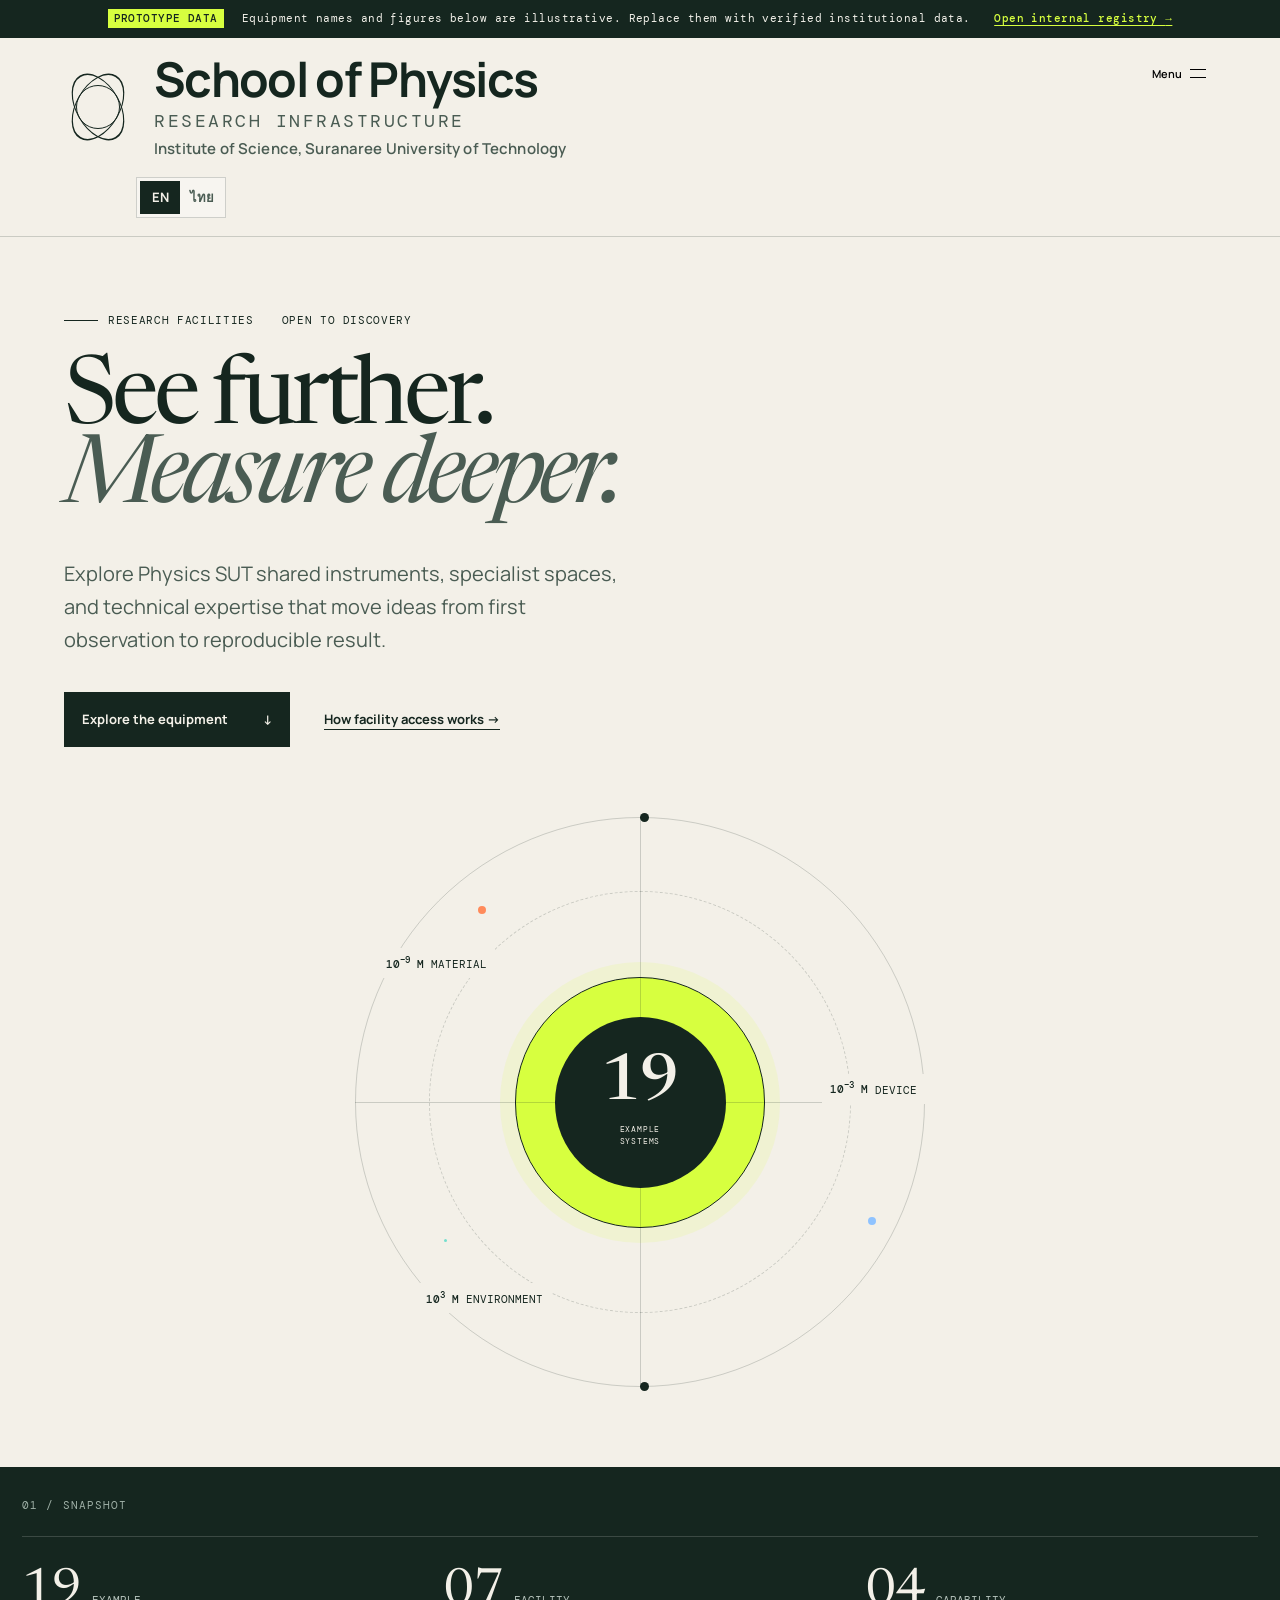
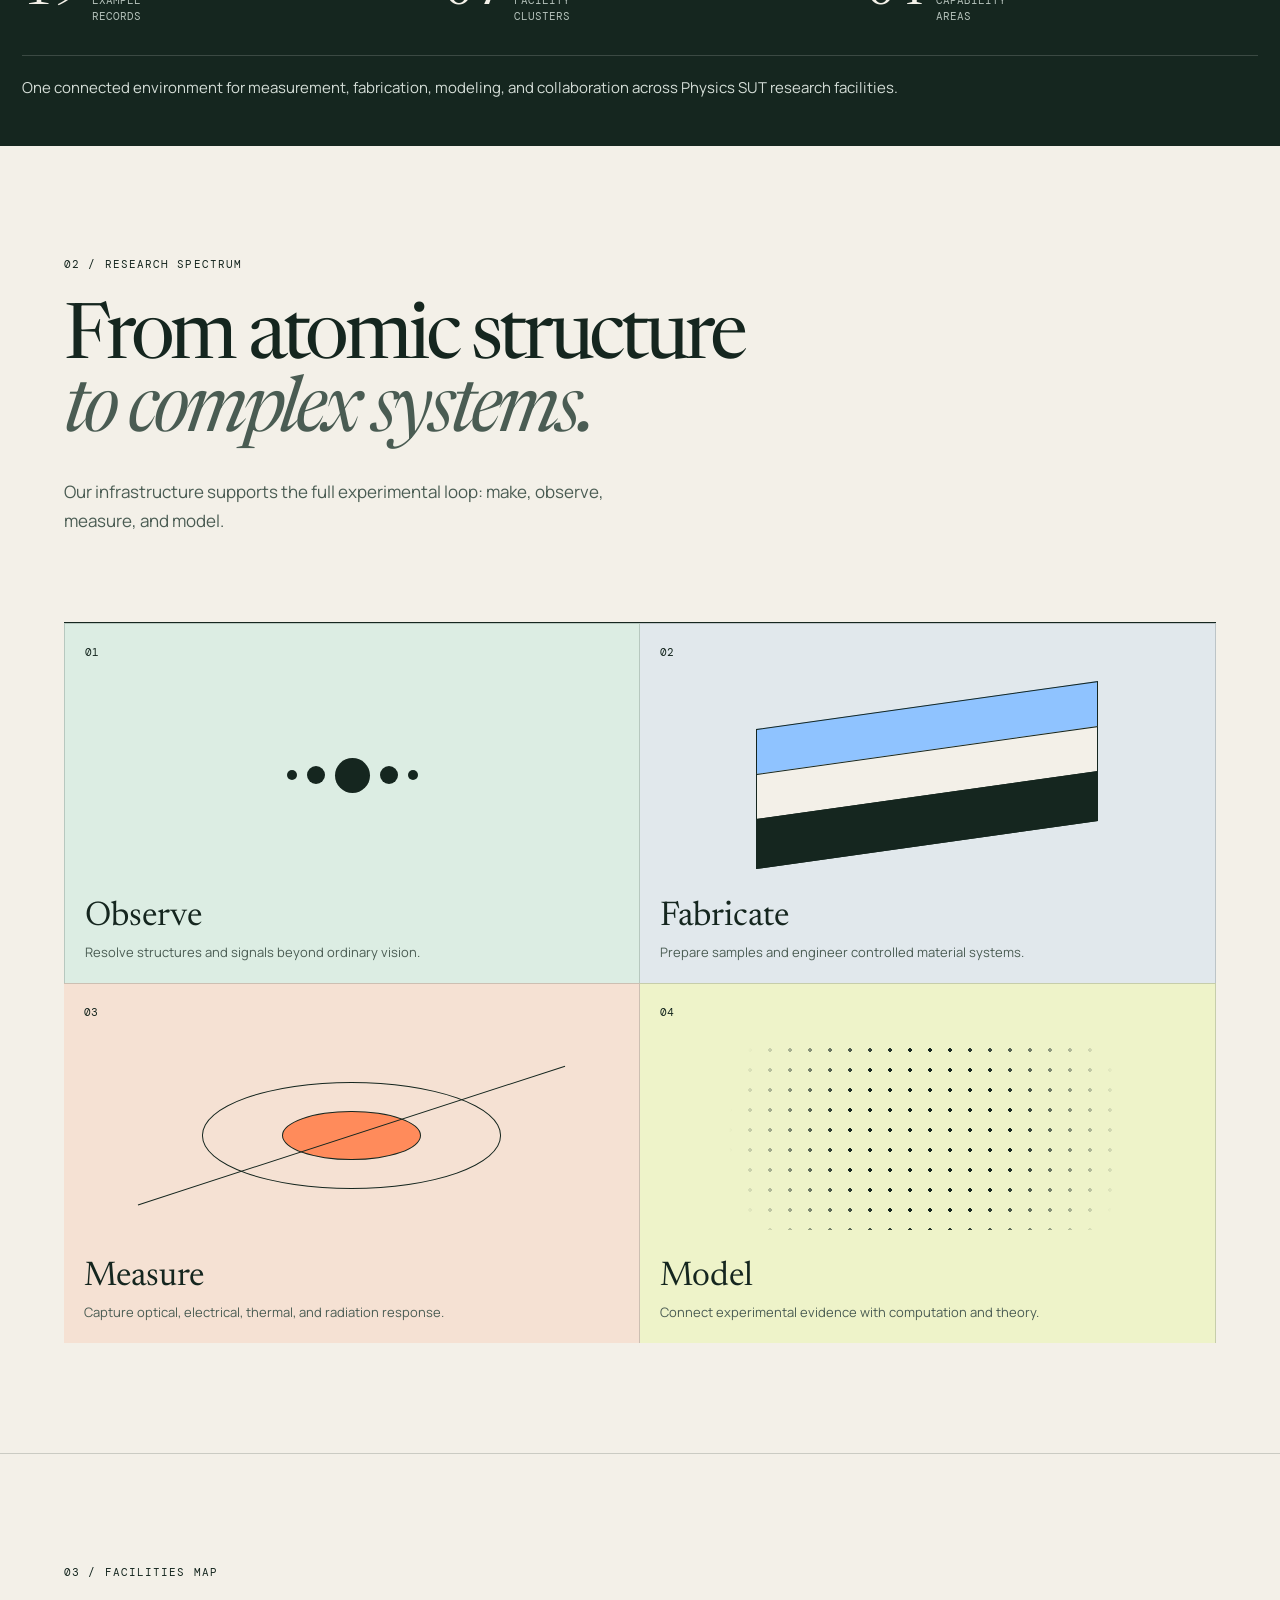
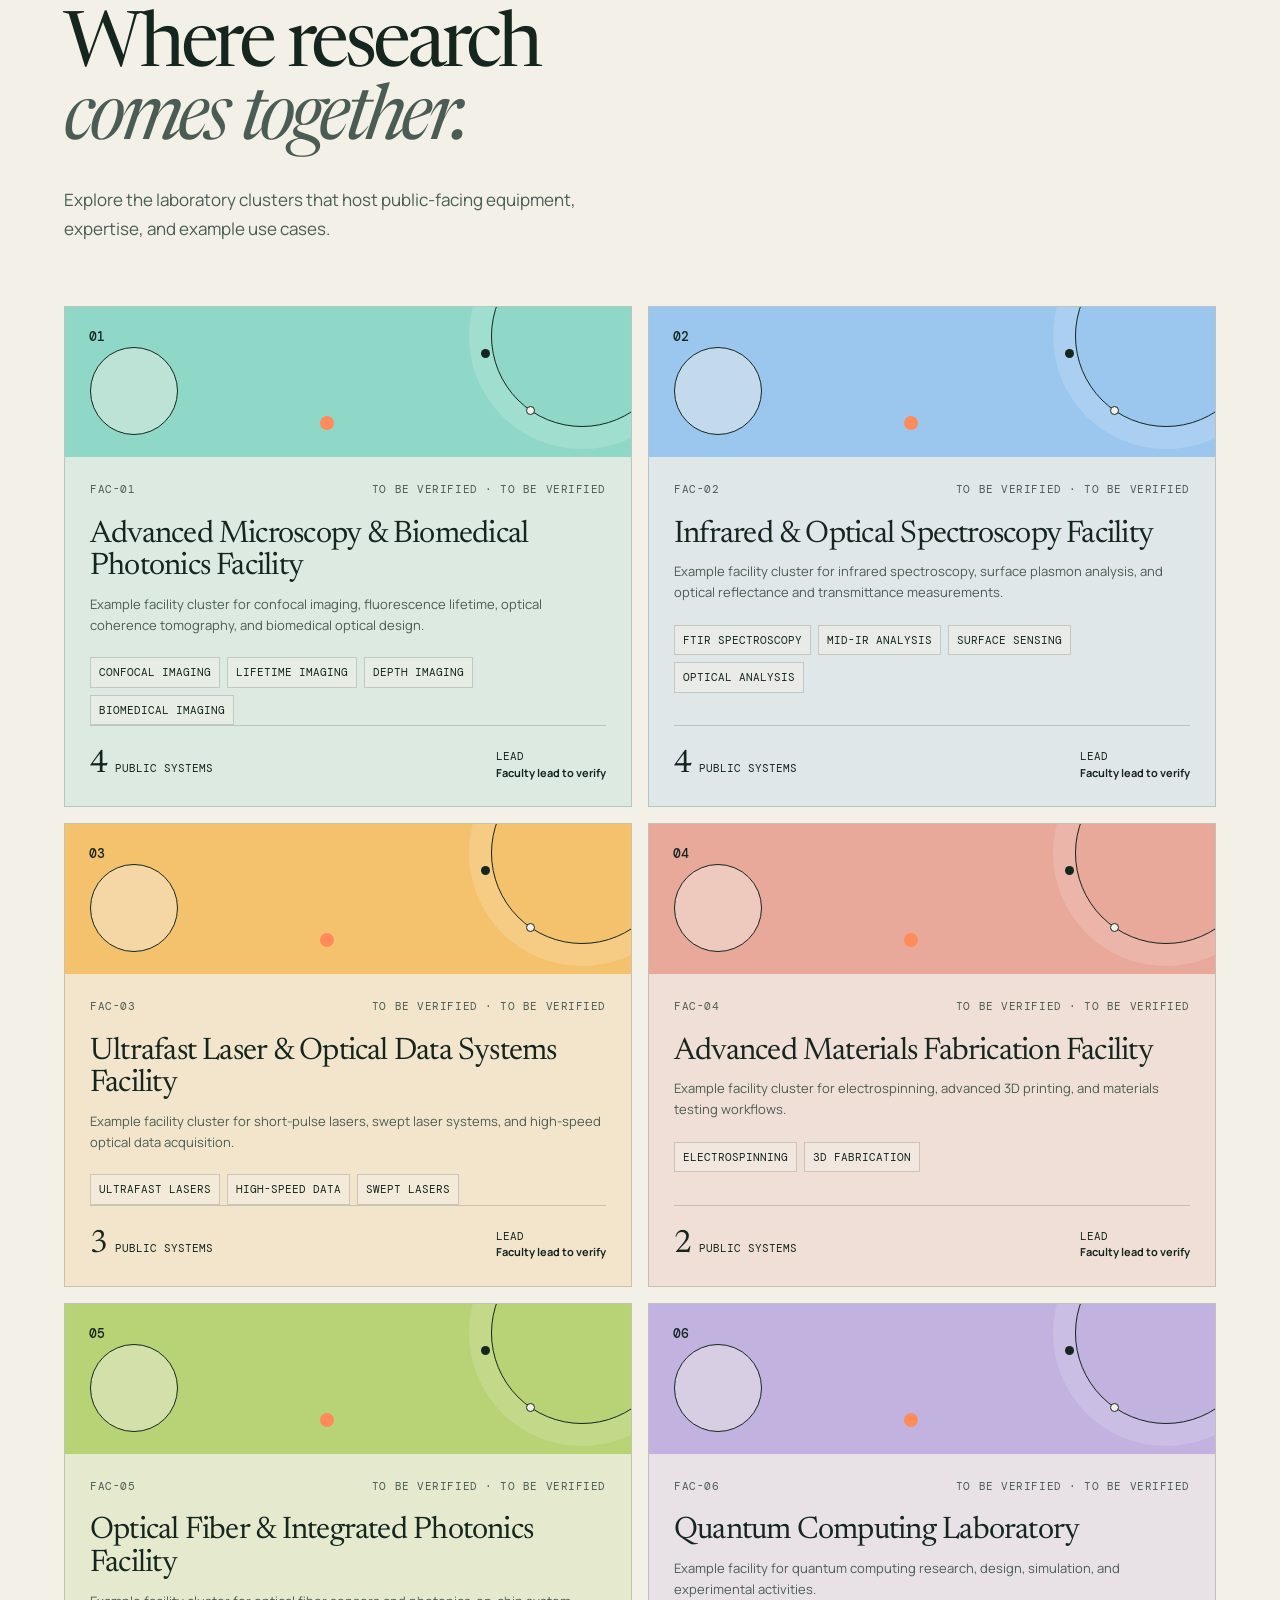
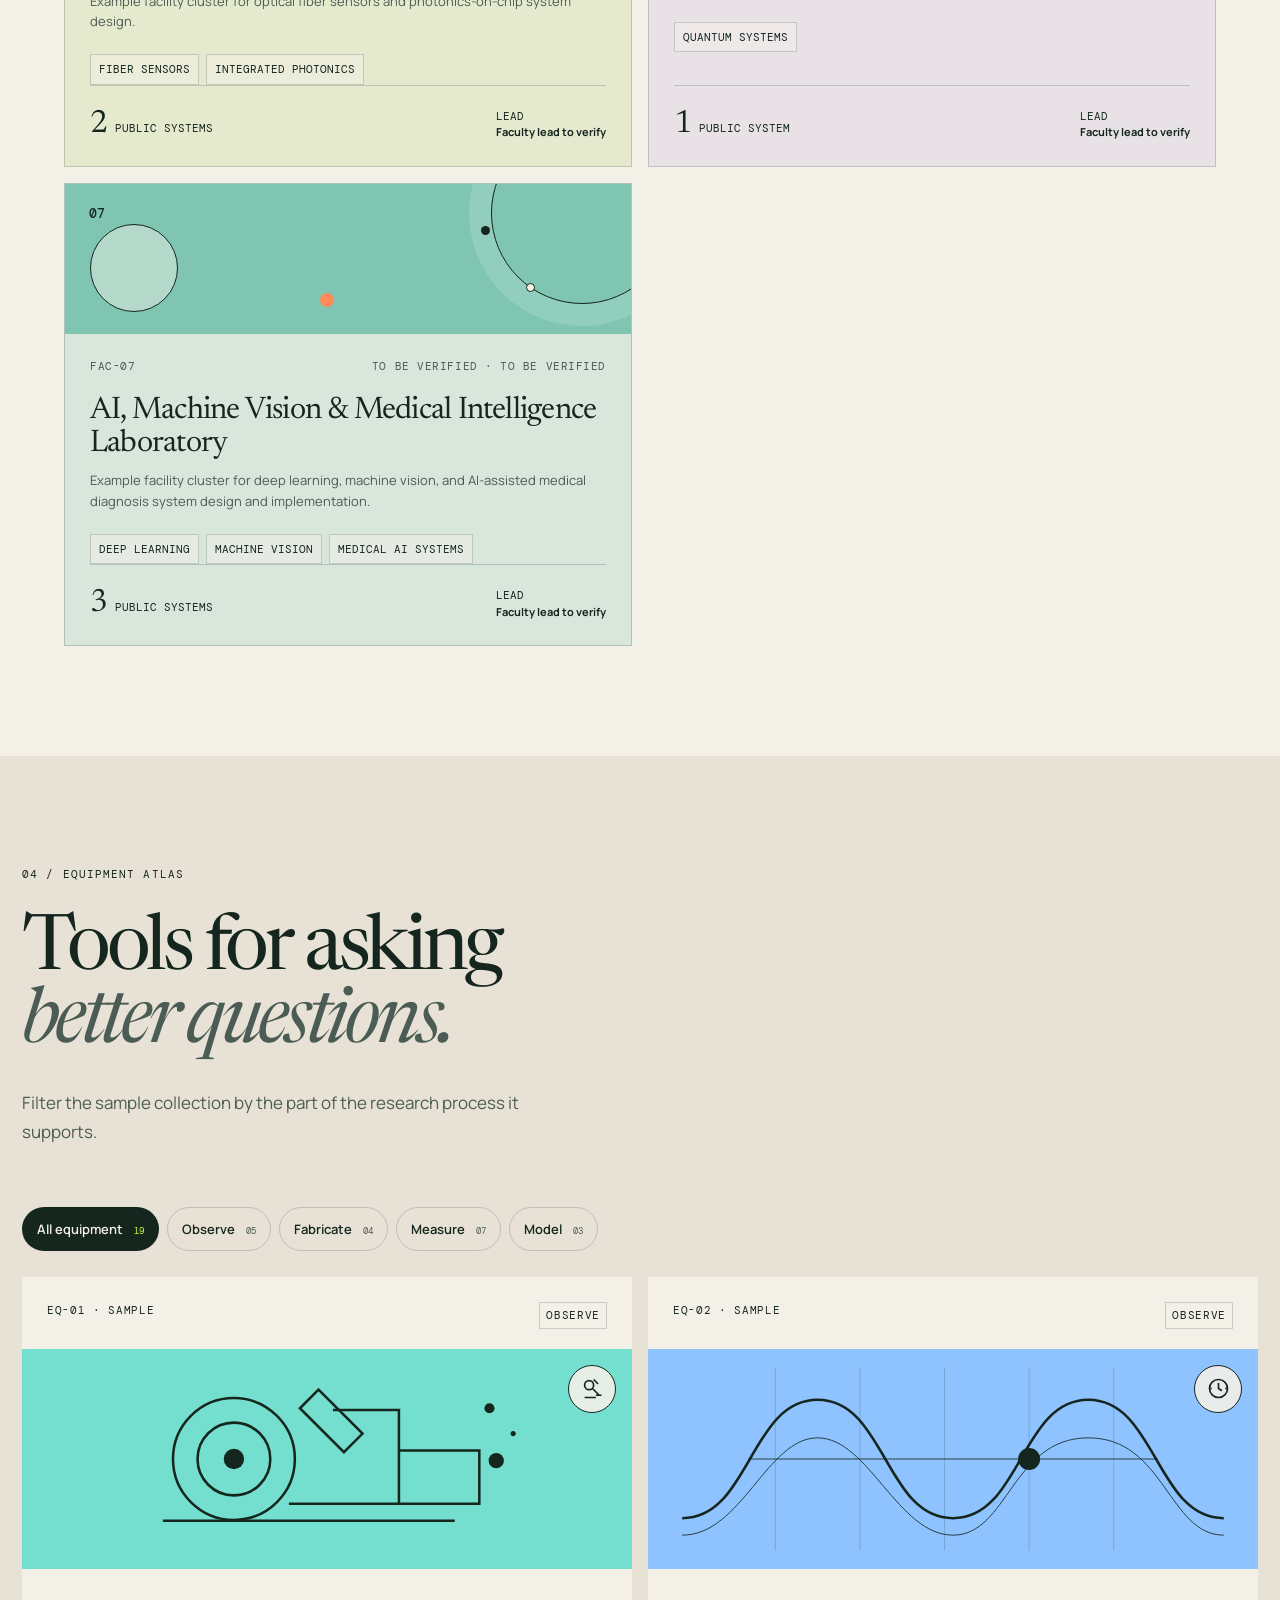
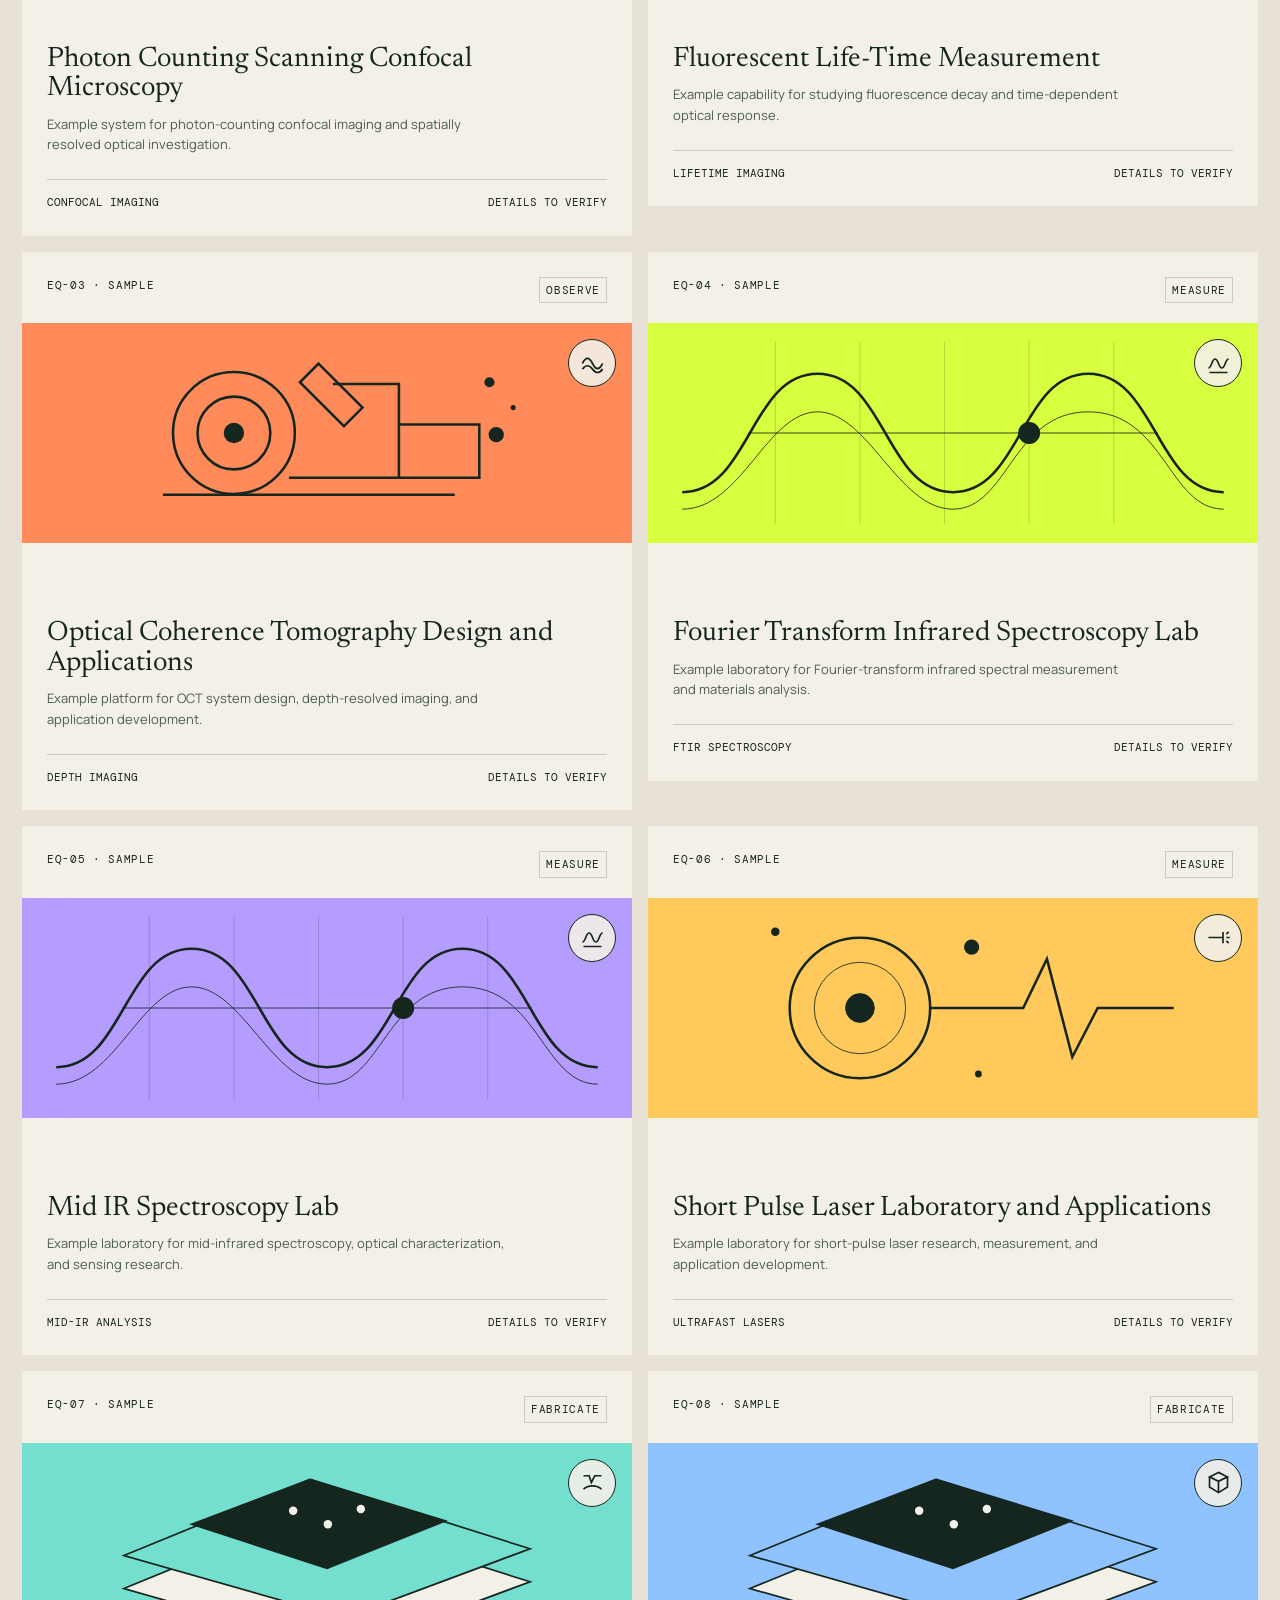
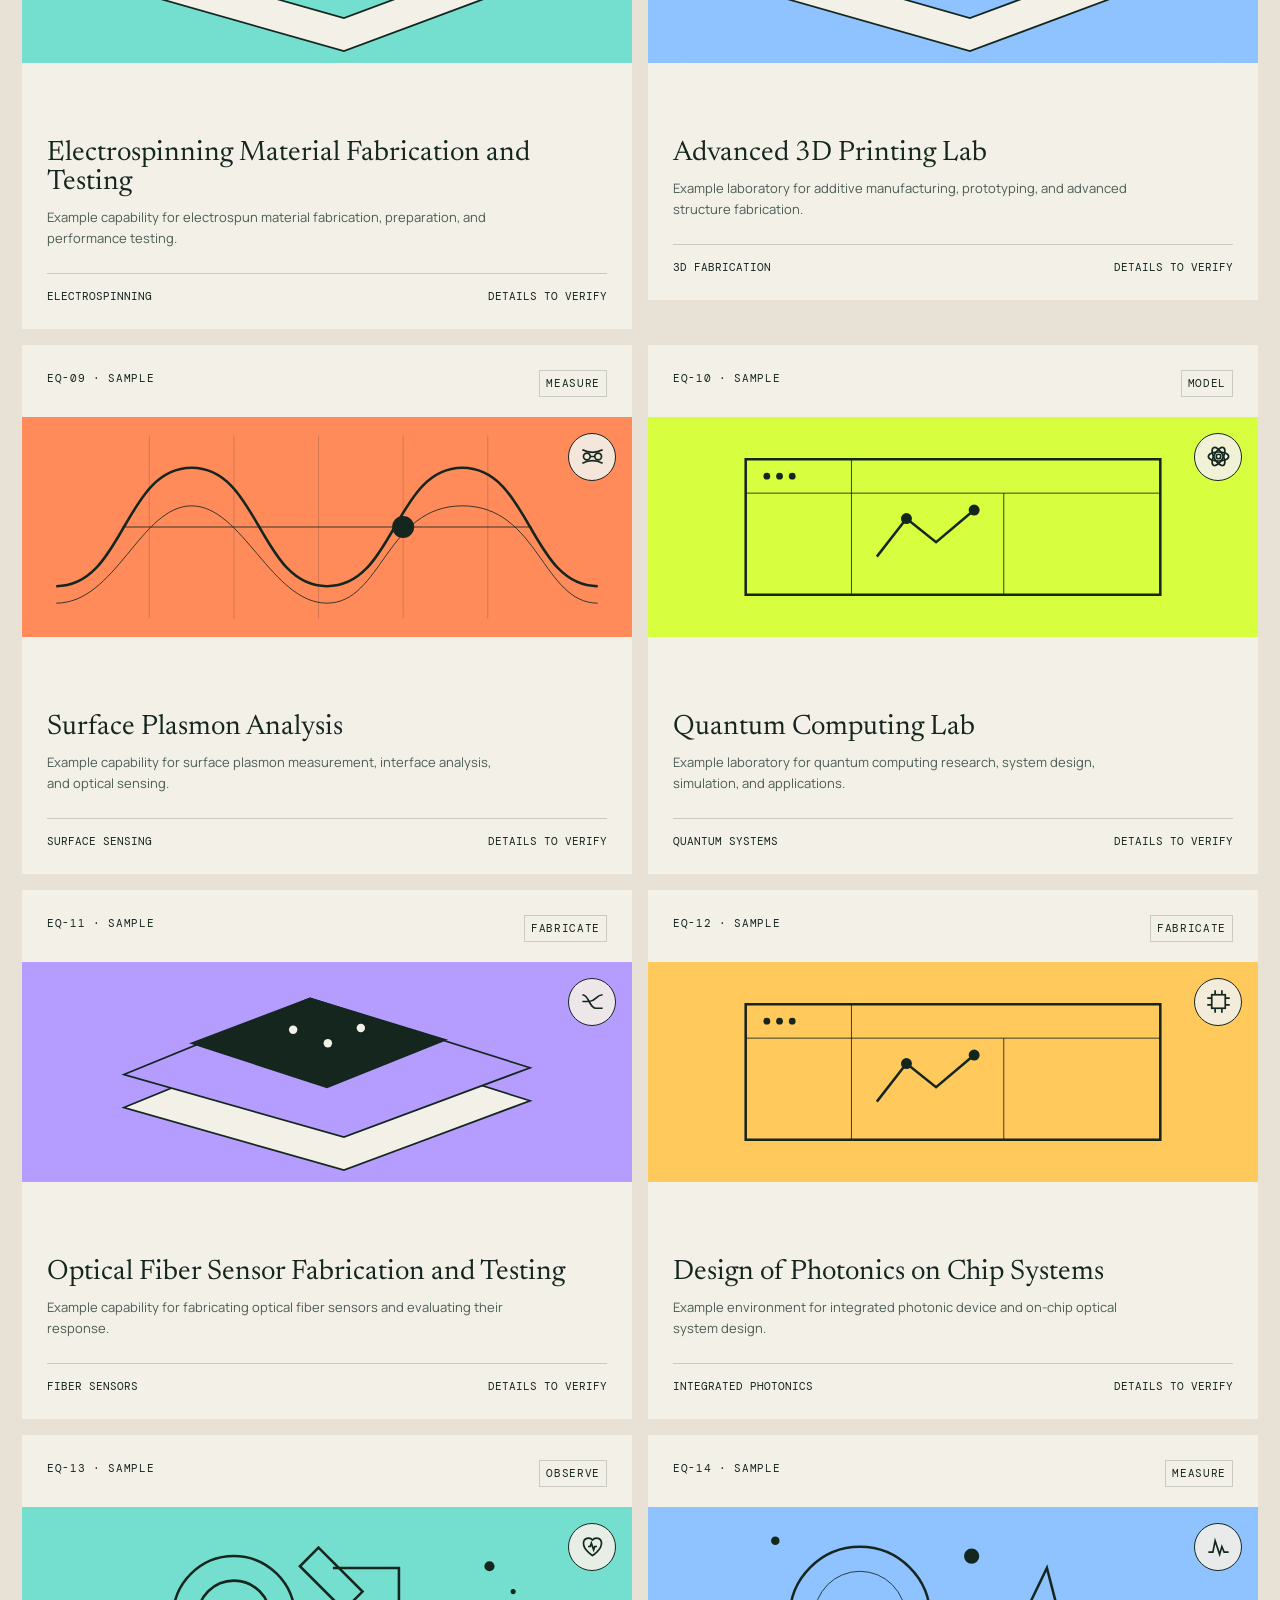
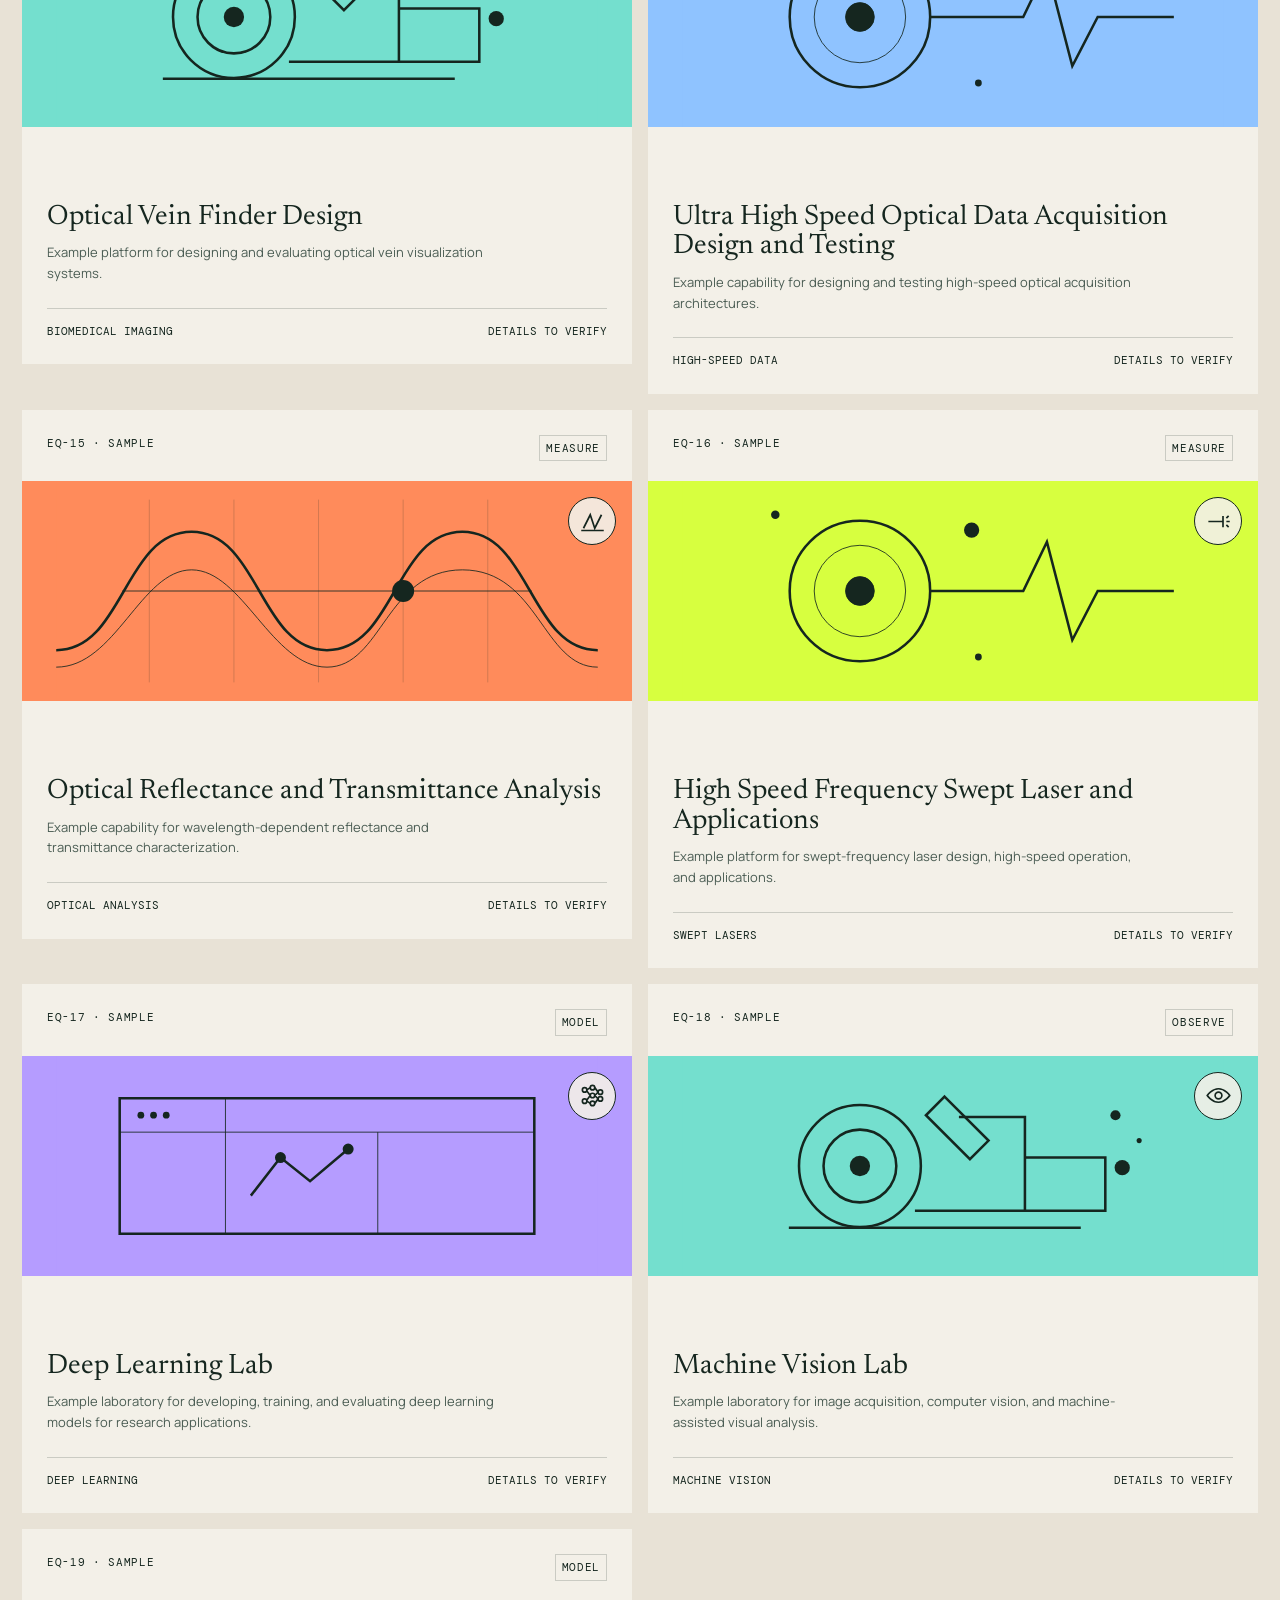
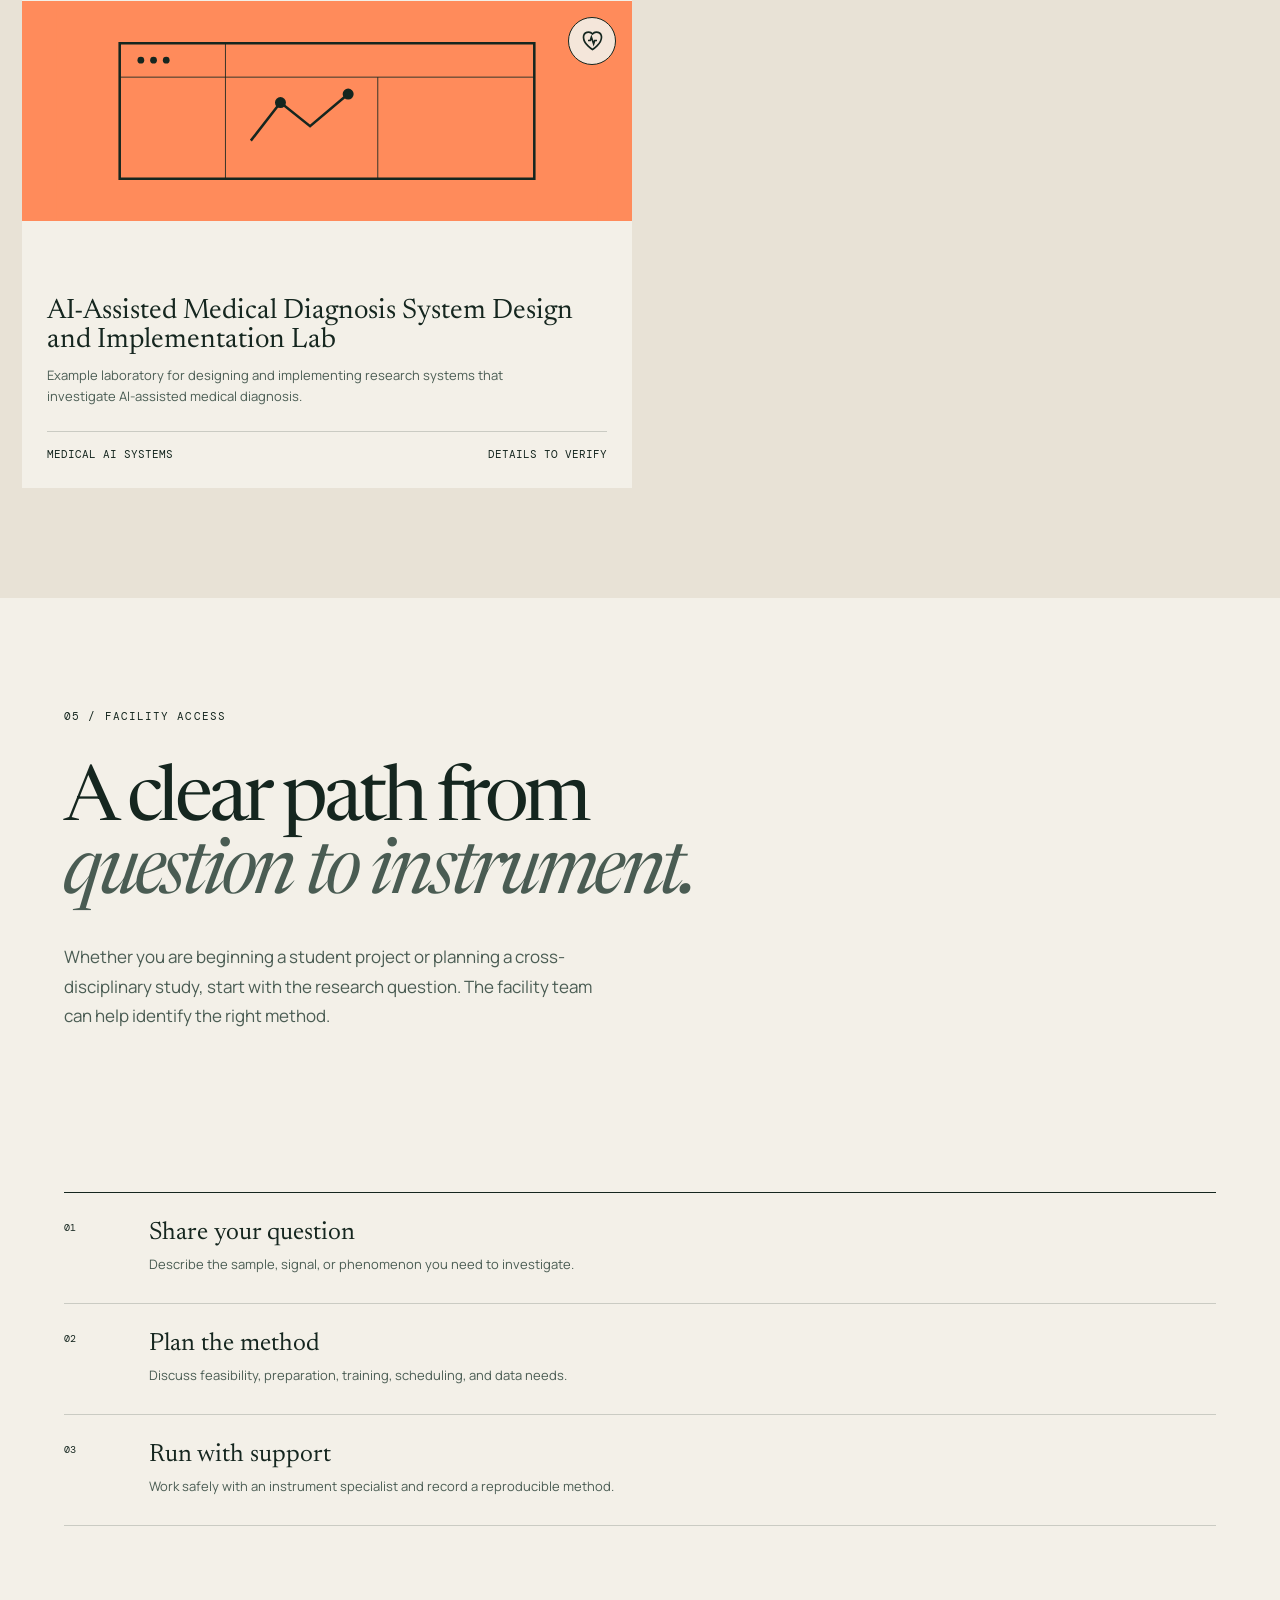
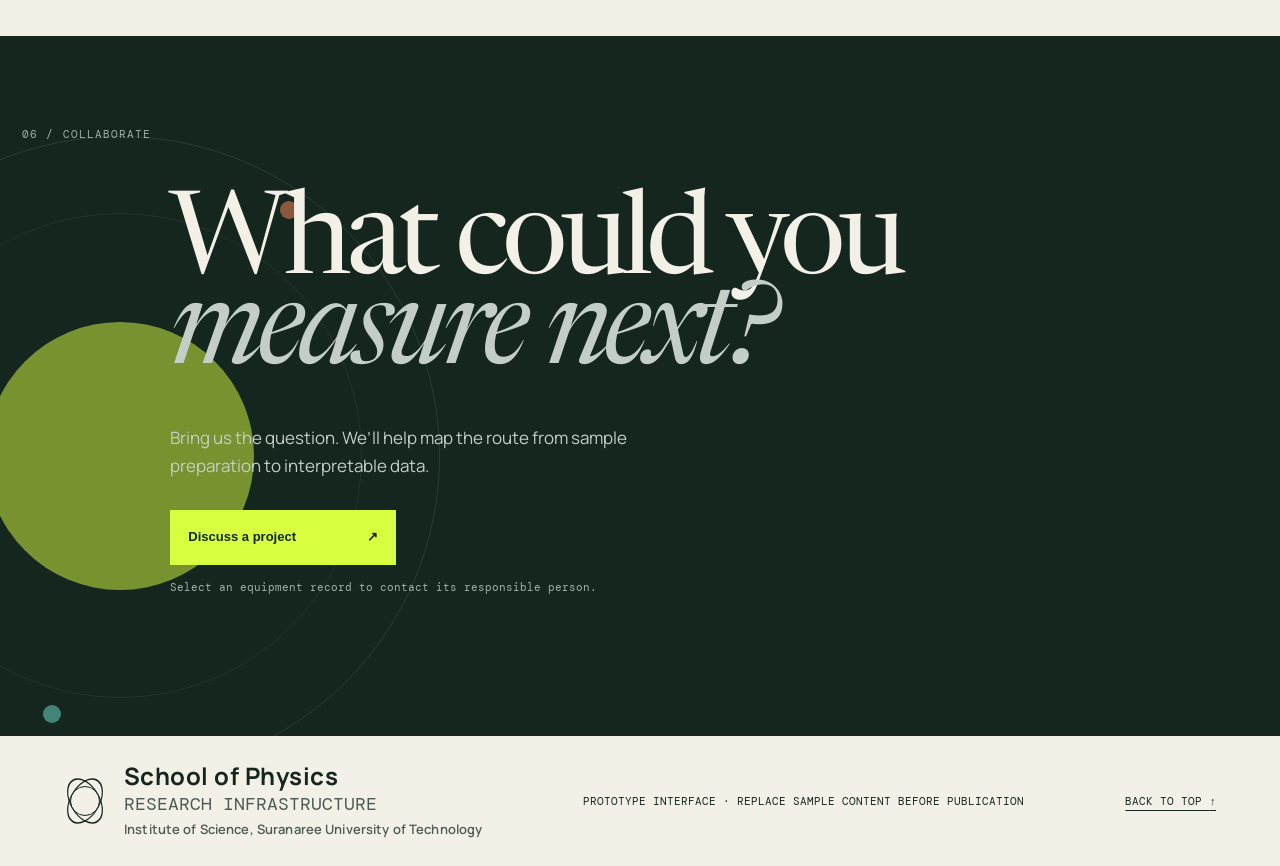
==== index.html @ d2adab03 "Hide homepage keyword sentence" ====
<!doctype html>
<html lang="en">
  <head>
    <meta charset="UTF-8" />
    <meta name="viewport" content="width=device-width, initial-scale=1.0" />
    <meta
      name="description"
      content="Physics SUT research facilities, shared instruments, faculty expertise, and collaboration pathways at Suranaree University of Technology."
    />
    <meta name="keywords" content="Physics SUT, SUT Physics, Suranaree University of Technology Physics, School of Physics SUT, Physics research facilities, SUT research equipment, เลเซอร์, โฟโตนิกส์, โฟตอนนิกส์, ควอนตัม, ฟิสิกส์ทฤษฎี, วัสดุนาโน" />
    <meta name="author" content="School of Physics, Suranaree University of Technology" />
    <meta name="robots" content="index, follow" />
    <link rel="canonical" href="https://thebeatzzz.github.io/sut-physics-facilities/" />
    <meta property="og:site_name" content="Physics SUT Research Infrastructure" />
    <meta property="og:type" content="website" />
    <meta property="og:title" content="Physics SUT Research Infrastructure" />
    <meta property="og:description" content="Shared instruments, facilities, faculty expertise, and collaboration pathways from the School of Physics at Suranaree University of Technology." />
    <meta property="og:url" content="https://thebeatzzz.github.io/sut-physics-facilities/" />
    <meta name="twitter:card" content="summary" />
    <meta name="twitter:title" content="Physics SUT Research Infrastructure" />
    <meta name="twitter:description" content="Explore School of Physics SUT facilities, equipment, faculty expertise, and services." />
    <title>Physics SUT Research Facilities · Suranaree University of Technology</title>
    <script type="application/ld+json">
      {
        "@context": "https://schema.org",
        "@type": "CollegeOrUniversity",
        "name": "School of Physics, Suranaree University of Technology",
        "alternateName": ["Physics SUT", "SUT Physics"],
        "url": "https://thebeatzzz.github.io/sut-physics-facilities/",
        "parentOrganization": {
          "@type": "CollegeOrUniversity",
          "name": "Suranaree University of Technology",
          "url": "https://www.sut.ac.th/"
        },
        "department": {
          "@type": "Organization",
          "name": "School of Physics",
          "url": "https://thebeatzzz.github.io/sut-physics-facilities/"
        },
        "description": "Physics SUT research infrastructure, facilities, equipment, faculty expertise, services, and collaboration pathways.",
        "keywords": "Physics SUT, SUT Physics, เลเซอร์, โฟโตนิกส์, โฟตอนนิกส์, ควอนตัม, ฟิสิกส์ทฤษฎี, วัสดุนาโน, laser, photonics, quantum, theoretical physics, nanomaterials"
      }
    </script>
    <link rel="preconnect" href="https://fonts.googleapis.com" />
    <link rel="preconnect" href="https://fonts.gstatic.com" crossorigin />
    <link
      href="https://fonts.googleapis.com/css2?family=DM+Mono:wght@400;500&family=Manrope:wght@400;500;600;700&family=Newsreader:opsz,wght@6..72,400;6..72,500&display=swap"
      rel="stylesheet"
    />
    <link rel="stylesheet" href="styles.css?v=thai-ui-20260812" />
    <script src="supabase-config.js"></script>
    <script src="https://cdn.jsdelivr.net/npm/@supabase/supabase-js@2"></script>
    <script src="supabase-client.js"></script>
    <script src="analytics.js" defer></script>
    <script src="public-i18n.js?v=thai-ui-20260812" defer></script>
    <script src="script.js?v=thai-ui-20260812" defer></script>
  </head>
  <body>
    <a class="skip-link" href="#main">Skip to main content</a>

    <div class="prototype-note" role="note">
      <span id="public-data-status">Prototype data</span>
      <span id="public-data-message">Equipment names and figures below are illustrative. Replace them with verified institutional data.</span>
      <a href="admin.html">Open internal registry <span aria-hidden="true">→</span></a>
    </div>

    <header class="site-header">
      <a class="identity" href="#top" aria-label="Research facilities overview">
        <span class="identity-mark" aria-hidden="true">
          <i></i><i></i><i></i>
        </span>
        <span class="identity-copy">
          <strong>School of Physics</strong>
          <small>Research Infrastructure</small>
          <small class="identity-institute">Institute of Science, Suranaree University of Technology</small>
        </span>
      </a>

      <button class="menu-toggle" type="button" aria-expanded="false" aria-controls="site-nav">
        <span>Menu</span><i aria-hidden="true"></i>
      </button>

      <nav id="site-nav" class="site-nav" aria-label="Primary navigation">
        <a href="#capabilities">Capabilities</a>
        <a href="#facilities">Facilities</a>
        <a href="#equipment">Equipment</a>
        <a href="faculty.html">Faculty</a>
        <a href="services.html">Services</a>
        <a href="#access">Access</a>
        <a class="nav-cta" href="#contact">Start a conversation <span aria-hidden="true">↗</span></a>
      </nav>
    </header>

    <main id="main">
      <section id="top" class="hero" aria-labelledby="hero-title">
        <div class="hero-copy">
          <p class="eyebrow"><span>Research facilities</span><span>Open to discovery</span></p>
          <h1 id="hero-title">See further.<br /><em>Measure deeper.</em></h1>
          <p class="hero-intro">
            Explore Physics SUT shared instruments, specialist spaces, and technical expertise that move
            ideas from first observation to reproducible result.
          </p>
          <div class="hero-actions">
            <a class="button button-primary" href="#equipment">Explore the equipment <span aria-hidden="true">↓</span></a>
            <a class="text-link" href="#access">How facility access works <span aria-hidden="true">→</span></a>
          </div>
        </div>

        <div class="hero-instrument" aria-label="Abstract illustration showing measurements across physical scales">
          <div class="scope-label label-a"><span>10<sup>−9</sup> m</span> material</div>
          <div class="scope-label label-b"><span>10<sup>−3</sup> m</span> device</div>
          <div class="scope-label label-c"><span>10<sup>3</sup> m</span> environment</div>
          <div class="scope-ring ring-outer"></div>
          <div class="scope-ring ring-middle"></div>
          <div class="scope-ring ring-inner"></div>
          <div class="crosshair crosshair-x"></div>
          <div class="crosshair crosshair-y"></div>
          <div class="scope-core">
            <span id="hero-equipment-count">19</span>
            <small id="hero-equipment-label">example<br />systems</small>
          </div>
          <div class="orbit-dot dot-a"></div>
          <div class="orbit-dot dot-b"></div>
          <div class="orbit-dot dot-c"></div>
        </div>
      </section>

      <section class="signal-strip" aria-label="Illustrative research infrastructure summary">
        <p class="section-index">01 / Snapshot</p>
        <div class="signal-grid">
          <div><strong id="snapshot-equipment-count">19</strong><span id="snapshot-equipment-label">example records</span></div>
          <div><strong id="snapshot-facility-count">07</strong><span>facility clusters</span></div>
          <div><strong id="snapshot-capability-count">04</strong><span>capability areas</span></div>
          <p>One connected environment for measurement, fabrication, modeling, and collaboration across Physics SUT research facilities.</p>
        </div>
      </section>

      <section id="capabilities" class="capabilities section-shell" aria-labelledby="capabilities-title">
        <div class="section-heading">
          <p class="section-index">02 / Research spectrum</p>
          <div>
            <h2 id="capabilities-title">From atomic structure<br /><em>to complex systems.</em></h2>
            <p>Our infrastructure supports the full experimental loop: make, observe, measure, and model.</p>
          </div>
        </div>

        <div class="spectrum" role="img" aria-label="Four research capabilities arranged from nanometer to system scale">
          <div class="spectrum-axis"><span>10<sup>−9</sup> m</span><span>Scale of inquiry</span><span>10<sup>3</sup> m</span></div>
          <article class="spectrum-item spectrum-item-1">
            <span class="spectrum-number">01</span>
            <div class="spectrum-glyph glyph-wave" aria-hidden="true"><i></i><i></i><i></i><i></i><i></i></div>
            <h3>Observe</h3><p>Resolve structures and signals beyond ordinary vision.</p>
          </article>
          <article class="spectrum-item spectrum-item-2">
            <span class="spectrum-number">02</span>
            <div class="spectrum-glyph glyph-layers" aria-hidden="true"><i></i><i></i><i></i></div>
            <h3>Fabricate</h3><p>Prepare samples and engineer controlled material systems.</p>
          </article>
          <article class="spectrum-item spectrum-item-3">
            <span class="spectrum-number">03</span>
            <div class="spectrum-glyph glyph-pulse" aria-hidden="true"><i></i></div>
            <h3>Measure</h3><p>Capture optical, electrical, thermal, and radiation response.</p>
          </article>
          <article class="spectrum-item spectrum-item-4">
            <span class="spectrum-number">04</span>
            <div class="spectrum-glyph glyph-grid" aria-hidden="true"></div>
            <h3>Model</h3><p>Connect experimental evidence with computation and theory.</p>
          </article>
        </div>
      </section>

      <section id="facilities" class="facilities section-shell" aria-labelledby="facilities-title">
        <div class="section-heading">
          <p class="section-index">03 / Facilities map</p>
          <div>
            <h2 id="facilities-title">Where research<br /><em>comes together.</em></h2>
            <p>Explore the laboratory clusters that host public-facing equipment, expertise, and example use cases.</p>
          </div>
        </div>

        <div id="facilities-grid" class="public-facility-grid" aria-live="polite"></div>
      </section>

      <section id="equipment" class="equipment section-shell" aria-labelledby="equipment-title">
        <div class="section-heading equipment-heading">
          <p class="section-index">04 / Equipment atlas</p>
          <div>
            <h2 id="equipment-title">Tools for asking<br /><em>better questions.</em></h2>
            <p>Filter the sample collection by the part of the research process it supports.</p>
          </div>
        </div>

        <div class="filters" role="group" aria-label="Filter equipment by capability">
          <button type="button" class="filter is-active" data-filter="all" aria-pressed="true">All equipment <span data-filter-count="all">19</span></button>
          <button type="button" class="filter" data-filter="observe" aria-pressed="false">Observe <span data-filter-count="observe">05</span></button>
          <button type="button" class="filter" data-filter="fabricate" aria-pressed="false">Fabricate <span data-filter-count="fabricate">04</span></button>
          <button type="button" class="filter" data-filter="measure" aria-pressed="false">Measure <span data-filter-count="measure">07</span></button>
          <button type="button" class="filter" data-filter="model" aria-pressed="false">Model <span data-filter-count="model">03</span></button>
        </div>

        <div id="equipment-grid" class="equipment-grid" aria-live="polite"></div>
      </section>

      <section id="access" class="access section-shell" aria-labelledby="access-title">
        <div class="access-intro">
          <p class="section-index">05 / Facility access</p>
          <h2 id="access-title">A clear path from<br /><em>question to instrument.</em></h2>
          <p>
            Whether you are beginning a student project or planning a cross-disciplinary study,
            start with the research question. The facility team can help identify the right method.
          </p>
        </div>

        <ol class="access-steps">
          <li><span>01</span><div><h3>Share your question</h3><p>Describe the sample, signal, or phenomenon you need to investigate.</p></div></li>
          <li><span>02</span><div><h3>Plan the method</h3><p>Discuss feasibility, preparation, training, scheduling, and data needs.</p></div></li>
          <li><span>03</span><div><h3>Run with support</h3><p>Work safely with an instrument specialist and record a reproducible method.</p></div></li>
        </ol>
      </section>

      <section id="contact" class="contact" aria-labelledby="contact-title">
        <div class="contact-orbit" aria-hidden="true"><i></i><i></i><i></i></div>
        <p class="section-index">06 / Collaborate</p>
        <div class="contact-copy">
          <h2 id="contact-title">What could you<br /><em>measure next?</em></h2>
          <p>Bring us the question. We’ll help map the route from sample preparation to interpretable data.</p>
          <button class="button button-light" id="open-inquiry" type="button">Discuss a project <span aria-hidden="true">↗</span></button>
          <small>Select an equipment record to contact its responsible person.</small>
        </div>
      </section>
    </main>

    <dialog id="inquiry-dialog" class="inquiry-dialog">
      <form id="inquiry-form">
        <div class="inquiry-head">
          <div>
            <p class="section-index">Project inquiry</p>
            <h2>Discuss an equipment project</h2>
          </div>
          <button class="inquiry-close" id="close-inquiry" type="button" aria-label="Close inquiry form">×</button>
        </div>
        <div class="inquiry-body">
          <label class="inquiry-field">
            <span>Equipment of interest <b aria-hidden="true">*</b></span>
            <select id="inquiry-equipment" required>
              <option value="">Choose equipment</option>
            </select>
          </label>
          <div id="inquiry-recipient" class="inquiry-recipient" role="status">
            Select equipment to see the responsible contact.
          </div>
          <div class="inquiry-grid">
            <label class="inquiry-field">
              <span>Your name <b aria-hidden="true">*</b></span>
              <input id="inquiry-name" type="text" required autocomplete="name" />
            </label>
            <label class="inquiry-field">
              <span>Your email <b aria-hidden="true">*</b></span>
              <input id="inquiry-email" type="email" required autocomplete="email" />
            </label>
            <label class="inquiry-field inquiry-span">
              <span>Organization or research group</span>
              <input id="inquiry-organization" type="text" autocomplete="organization" />
            </label>
            <label class="inquiry-field inquiry-span">
              <span>Project question <b aria-hidden="true">*</b></span>
              <textarea id="inquiry-message" rows="7" maxlength="2000" required placeholder="Describe your sample, measurement need, timeline, or research question."></textarea>
            </label>
          </div>
        </div>
        <div class="inquiry-foot">
          <p>This opens your email application. No information is submitted by this website.</p>
          <button class="button button-primary" id="prepare-inquiry" type="submit" disabled>Prepare email <span aria-hidden="true">↗</span></button>
        </div>
      </form>
    </dialog>

    <dialog id="gallery-dialog" class="gallery-dialog" aria-labelledby="gallery-dialog-title">
      <div class="gallery-dialog-shell">
        <div class="gallery-dialog-head">
          <div>
            <p class="section-index">Equipment gallery</p>
            <h2 id="gallery-dialog-title">Full-size image</h2>
          </div>
          <button class="inquiry-close" id="close-gallery" type="button" aria-label="Close image preview">×</button>
        </div>
        <figure class="gallery-dialog-figure">
          <img id="gallery-dialog-image" src="" alt="" />
          <figcaption id="gallery-dialog-caption"></figcaption>
        </figure>
      </div>
    </dialog>

    <footer class="site-footer">
      <div class="identity identity-footer">
        <span class="identity-mark" aria-hidden="true"><i></i><i></i><i></i></span>
        <span class="identity-copy">
          <strong>School of Physics</strong>
          <small>Research Infrastructure</small>
          <small class="identity-institute">Institute of Science, Suranaree University of Technology</small>
        </span>
      </div>
      <p>Prototype interface · Replace sample content before publication</p>
      <a href="#top">Back to top <span aria-hidden="true">↑</span></a>
    </footer>
  </body>
</html>
---- styles.css ----
:root {
  --ink: #15261f;
  --ink-soft: #4a5c53;
  --paper: #f3f0e8;
  --paper-deep: #e8e2d6;
  --acid: #d7ff3f;
  --aqua: #74dfce;
  --sky: #8fc3ff;
  --orange: #ff8b5b;
  --line: rgba(21, 38, 31, 0.18);
  --mono: "DM Mono", monospace;
  --sans: "Manrope", sans-serif;
  --serif: "Newsreader", serif;
  --max: 1440px;
}

* { box-sizing: border-box; }
html { scroll-behavior: smooth; }
body {
  margin: 0;
  color: var(--ink);
  background: var(--paper);
  font-family: var(--sans);
  -webkit-font-smoothing: antialiased;
  overflow-x: hidden;
}
body[data-language="th"] .hero h1 {
  font-size: clamp(54px, 5.4vw, 80px);
  line-height: 1.22;
  letter-spacing: 0;
}
body[data-language="th"] .hero h1 em {
  line-height: 1.24;
}
body[data-language="th"] .faculty-hero h1,
body[data-language="th"] .services-hero h1,
body[data-language="th"] .faculty-profile-hero h1 {
  font-size: clamp(48px, 5vw, 76px);
  line-height: 1.24;
  letter-spacing: 0;
}
body[data-language="th"] .section-heading h2,
body[data-language="th"] .access h2 {
  font-size: clamp(40px, 4.8vw, 68px);
  line-height: 1.24;
  letter-spacing: 0;
}
body[data-language="th"] .contact h2 {
  font-size: clamp(48px, 6.4vw, 96px);
  line-height: 1.2;
  letter-spacing: 0;
}
body[data-language="th"] .services-coming-soon h3 {
  line-height: 1.2;
  letter-spacing: 0;
}
a { color: inherit; }
button, a { -webkit-tap-highlight-color: transparent; }
button:focus-visible, a:focus-visible { outline: 3px solid #0b62d6; outline-offset: 4px; }

.skip-link {
  position: fixed; left: 1rem; top: 1rem; z-index: 99;
  transform: translateY(-200%); background: white; padding: .75rem 1rem;
}
.skip-link:focus { transform: none; }
.prototype-note {
  min-height: 38px; padding: 9px 5vw; color: #f5f3ec; background: var(--ink);
  text-align: center; font: 400 10px/1.5 var(--mono); letter-spacing: .04em;
}
#public-data-status {
  display: inline-block; margin-right: .65rem; padding: 1px 6px;
  color: var(--ink); background: var(--acid); text-transform: uppercase; font-weight: 500;
}
#public-data-message { color: inherit; background: transparent; text-transform: none; }
.prototype-note > a { margin-left: 1rem; color: var(--acid); font-weight: 500; text-underline-offset: 3px; }

.site-header, .site-footer {
  width: min(100%, var(--max)); margin: 0 auto; padding: 24px clamp(22px, 5vw, 72px);
  display: flex; align-items: center; justify-content: space-between;
}
.site-header {
  position: relative; z-index: 20; border-bottom: 1px solid var(--line);
  display: grid; grid-template-columns: minmax(360px, min(760px, 58vw)) minmax(0, 1fr);
  grid-template-areas: "identity nav" "language nav";
  align-items: start; justify-content: stretch; column-gap: 28px; row-gap: 10px;
}
.identity { display: inline-flex; align-items: center; gap: 12px; text-decoration: none; }
.identity > span:last-child { display: flex; flex-direction: column; }
.identity strong { font-size: 12px; letter-spacing: .02em; }
.identity small { margin-top: 1px; color: var(--ink-soft); font: 9px var(--mono); text-transform: uppercase; }
.identity-mark { position: relative; width: 42px; height: 42px; display: inline-block; flex: 0 0 auto; }
.identity-mark i { position: absolute; inset: 6px; border: 1px solid currentColor; border-radius: 50%; }
.identity-mark i:nth-child(2) { transform: rotate(60deg) scaleX(1.65); }
.identity-mark i:nth-child(3) { transform: rotate(-60deg) scaleX(1.65); }
.site-nav { display: flex; align-items: center; gap: clamp(18px, 3vw, 42px); }
.site-header .identity { grid-area: identity; }
.site-header .site-nav { grid-area: nav; justify-self: end; align-self: start; }
.site-nav a { font-size: 12px; font-weight: 600; text-decoration: none; }
.site-nav a:not(.nav-cta):hover { text-decoration: underline; text-underline-offset: 5px; }
.nav-cta { padding: 12px 16px; color: var(--paper); background: var(--ink); }
.nav-cta span { margin-left: 14px; }
.language-switch {
  grid-area: language; justify-self: start; margin-left: 90px;
  display: inline-flex; align-items: center; gap: 2px; padding: 3px;
  border: 1px solid var(--line); background: rgba(255,255,255,.34);
}
.language-switch button {
  min-width: 40px; min-height: 32px; padding: 6px 8px; border: 0;
  color: var(--ink-soft); background: transparent; cursor: pointer; font: 700 11px/1 var(--sans);
}
.language-switch button.is-active { color: var(--paper); background: var(--ink); }
.menu-toggle { display: none; grid-area: menu; }

.hero {
  width: min(100%, var(--max)); min-height: 750px; margin: 0 auto;
  display: grid; grid-template-columns: 1.04fr .96fr; align-items: center;
  padding: clamp(70px, 9vw, 130px) clamp(22px, 5vw, 72px) 80px; overflow: hidden;
}
.eyebrow { margin: 0 0 34px; display: flex; gap: 28px; font: 10px var(--mono); text-transform: uppercase; letter-spacing: .06em; }
.eyebrow span:first-child::before { content: ""; display: inline-block; width: 34px; height: 1px; margin: 0 10px 3px 0; background: var(--ink); }
.hero h1, .section-heading h2, .access h2, .contact h2 {
  margin: 0; font-family: var(--serif); font-weight: 400; letter-spacing: -.055em;
}
.hero h1 { max-width: 720px; font-size: clamp(62px, 7.4vw, 116px); line-height: .83; }
.hero h1 em, .section-heading h2 em, .access h2 em { color: var(--ink-soft); font-weight: 400; }
.hero-intro { max-width: 570px; margin: 38px 0 0; font-size: clamp(16px, 1.6vw, 20px); line-height: 1.65; color: var(--ink-soft); }
.hero-actions { display: flex; align-items: center; gap: 34px; margin-top: 36px; }
.button { display: inline-flex; align-items: center; justify-content: space-between; min-width: 226px; padding: 17px 18px; text-decoration: none; font-size: 12px; font-weight: 700; }
.button-primary { color: var(--paper); background: var(--ink); }
.button-primary:hover { background: #263e34; }
.text-link { font-size: 12px; font-weight: 700; text-underline-offset: 5px; }

.hero-instrument { position: relative; justify-self: end; width: min(44vw, 590px); aspect-ratio: 1; }
.scope-ring, .crosshair { position: absolute; pointer-events: none; }
.scope-ring { border: 1px solid var(--line); border-radius: 50%; }
.ring-outer { inset: 0; animation: slow-spin 30s linear infinite; }
.ring-outer::before, .ring-outer::after { content: ""; position: absolute; width: 9px; height: 9px; border-radius: 50%; background: var(--ink); }
.ring-outer::before { left: 50%; top: -5px; }.ring-outer::after { left: 50%; bottom: -5px; }
.ring-middle { inset: 13%; border-style: dashed; }
.ring-inner { inset: 28%; background: var(--acid); border-color: var(--ink); box-shadow: 0 0 0 15px rgba(215,255,63,.13); }
.crosshair-x { left: 0; right: 0; top: 50%; height: 1px; background: var(--line); }
.crosshair-y { top: 0; bottom: 0; left: 50%; width: 1px; background: var(--line); }
.scope-core { position: absolute; inset: 35%; z-index: 2; display: flex; flex-direction: column; justify-content: center; align-items: center; border-radius: 50%; color: var(--paper); background: var(--ink); }
.scope-core span { font: 500 clamp(42px, 5vw, 76px)/.85 var(--serif); }
.scope-core small { margin-top: 12px; text-align: center; font: 8px/1.5 var(--mono); text-transform: uppercase; letter-spacing: .1em; }
.scope-label { position: absolute; z-index: 3; padding: 6px 8px; background: var(--paper); font: 9px var(--mono); text-transform: uppercase; }
.scope-label span { font-weight: 500; }.label-a { left: 4%; top: 23%; }.label-b { right: 0; top: 45%; }.label-c { left: 11%; bottom: 13%; }
.orbit-dot { position: absolute; z-index: 4; width: 14px; height: 14px; border: 3px solid var(--paper); border-radius: 50%; background: var(--orange); }
.dot-a { left: 21%; top: 15%; }.dot-b { right: 8%; bottom: 28%; background: var(--sky); }.dot-c { left: 15%; bottom: 25%; width: 9px; height: 9px; background: var(--aqua); }

.signal-strip { color: var(--paper); background: var(--ink); padding: 30px max(22px, calc((100vw - var(--max)) / 2 + clamp(22px, 5vw, 72px))) 46px; }
.section-index { margin: 0; font: 9px var(--mono); text-transform: uppercase; letter-spacing: .1em; }
.signal-strip .section-index { padding-bottom: 22px; color: #9fb0a7; border-bottom: 1px solid rgba(255,255,255,.16); }
.signal-grid { display: grid; grid-template-columns: repeat(3, 1fr) 1.8fr; gap: 30px; align-items: end; padding-top: 30px; }
.signal-grid div { display: flex; align-items: baseline; gap: 10px; }
.signal-grid strong { font: 400 clamp(34px, 4vw, 58px)/1 var(--serif); }
.signal-grid span { max-width: 80px; color: #b4c1ba; font: 9px/1.5 var(--mono); text-transform: uppercase; }
.signal-grid > p { margin: 0; color: #d4ddd7; font-size: 14px; line-height: 1.6; }

.section-shell { width: min(100%, var(--max)); margin: 0 auto; padding: 110px clamp(22px, 5vw, 72px); }
.section-heading { display: grid; grid-template-columns: .38fr 1fr; gap: 30px; align-items: start; }
.section-heading h2, .access h2 { font-size: clamp(48px, 6vw, 82px); line-height: .95; }
.section-heading > div > p { max-width: 540px; margin: 28px 0 0; color: var(--ink-soft); font-size: 16px; line-height: 1.7; }

.spectrum { position: relative; display: grid; grid-template-columns: repeat(4, 1fr); margin-top: 86px; border-top: 1px solid var(--ink); }
.spectrum-axis { position: absolute; left: 0; right: 0; top: -27px; display: flex; justify-content: space-between; color: var(--ink-soft); font: 9px var(--mono); text-transform: uppercase; }
.spectrum-item { min-height: 430px; padding: 20px; border-right: 1px solid var(--line); display: flex; flex-direction: column; }
.spectrum-item:first-of-type { border-left: 1px solid var(--line); }
.spectrum-item-1 { background: rgba(116,223,206,.18); }.spectrum-item-2 { background: rgba(143,195,255,.18); }.spectrum-item-3 { background: rgba(255,139,91,.15); }.spectrum-item-4 { background: rgba(215,255,63,.18); }
.spectrum-number { font: 9px var(--mono); }
.spectrum-glyph { position: relative; height: 190px; margin: 20px 0 28px; }
.spectrum-item h3 { margin: auto 0 8px; font: 400 34px var(--serif); }
.spectrum-item p { margin: 0; color: var(--ink-soft); font-size: 12px; line-height: 1.6; }
.glyph-wave { display: flex; align-items: center; justify-content: center; gap: 10px; }
.glyph-wave i { width: 10px; height: 10px; border-radius: 50%; background: var(--ink); animation: pulse 1.8s ease-in-out infinite; }
.glyph-wave i:nth-child(2) { width: 18px; height: 18px; animation-delay: .15s; }.glyph-wave i:nth-child(3) { width: 35px; height: 35px; animation-delay: .3s; }.glyph-wave i:nth-child(4) { width: 18px; height: 18px; animation-delay: .45s; }.glyph-wave i:nth-child(5) { animation-delay: .6s; }
.glyph-layers i { position: absolute; left: 18%; right: 18%; height: 50px; border: 1px solid var(--ink); transform: skewY(-8deg); }
.glyph-layers i:nth-child(1) { top: 25px; background: var(--sky); }.glyph-layers i:nth-child(2) { top: 70px; background: var(--paper); }.glyph-layers i:nth-child(3) { top: 115px; background: var(--ink); }
.glyph-pulse::before, .glyph-pulse::after { content: ""; position: absolute; border-radius: 50%; border: 1px solid var(--ink); inset: 22%; }
.glyph-pulse::after { inset: 37%; background: var(--orange); }.glyph-pulse i { position: absolute; left: 8%; right: 8%; top: 50%; z-index: 2; height: 1px; background: var(--ink); transform: rotate(-18deg); }
.glyph-grid { background-image: radial-gradient(var(--ink) 1.6px, transparent 1.6px); background-size: 20px 20px; mask-image: radial-gradient(circle, #000 30%, transparent 70%); }

.facilities { border-top: 1px solid var(--line); }
.public-facility-grid { display: grid; grid-template-columns: repeat(3, 1fr); gap: 16px; margin-top: 62px; }
.public-facility-card { min-width: 0; min-height: 430px; padding: 25px; display: flex; flex-direction: column; background: color-mix(in srgb, var(--facility-bg) 23%, var(--paper)); border: 1px solid var(--line); overflow: hidden; }
.facility-map-visual { position: relative; height: 150px; margin: -25px -25px 24px; background: var(--facility-bg, var(--aqua)); overflow: hidden; }
.facility-map-visual::before, .facility-map-visual::after { content: ""; position: absolute; border: 1px solid var(--ink); border-radius: 50%; }
.facility-map-visual::before { width: 180px; height: 180px; right: -42px; top: -62px; box-shadow: 0 0 0 22px rgba(255,255,255,.15); }
.facility-map-visual::after { width: 86px; height: 86px; left: 25px; bottom: 22px; background: rgba(243,240,232,.45); }
.facility-map-visual span { position: absolute; z-index: 2; left: 24px; top: 21px; font: 500 13px var(--mono); }
.facility-map-visual i { position: absolute; z-index: 2; width: 9px; height: 9px; border-radius: 50%; background: var(--ink); }
.facility-map-visual i:nth-child(2) { right: 25%; top: 28%; }
.facility-map-visual i:nth-child(3) { right: 17%; bottom: 28%; background: var(--paper); border: 1px solid var(--ink); }
.facility-map-visual i:nth-child(4) { left: 45%; bottom: 18%; width: 14px; height: 14px; background: var(--orange); }
.facility-map-meta { display: flex; justify-content: space-between; gap: 20px; color: var(--ink-soft); font: 9px var(--mono); text-transform: uppercase; letter-spacing: .05em; }
.public-facility-card h3 { margin: 21px 0 10px; font: 400 31px/1.05 var(--serif); letter-spacing: -.025em; }
.public-facility-card p { margin: 0; color: var(--ink-soft); font-size: 13px; line-height: 1.65; }
.facility-capabilities { display: flex; flex-wrap: wrap; gap: 7px; margin-top: 22px; }
.facility-capabilities span { padding: 6px 8px; border: 1px solid var(--line); background: rgba(243,240,232,.45); font: 9px/1.3 var(--mono); text-transform: uppercase; }
.facility-map-foot { margin-top: auto; padding-top: 22px; display: flex; justify-content: space-between; gap: 24px; border-top: 1px solid var(--line); font: 9px/1.45 var(--mono); text-transform: uppercase; }
.facility-map-foot strong { font: 400 32px/1 var(--serif); }
.facility-map-foot b { font-family: var(--sans); font-size: 11px; text-transform: none; }

.equipment { background: var(--paper-deep); max-width: none; padding-left: max(22px, calc((100vw - var(--max)) / 2 + clamp(22px, 5vw, 72px))); padding-right: max(22px, calc((100vw - var(--max)) / 2 + clamp(22px, 5vw, 72px))); }
.filters { display: flex; flex-wrap: wrap; gap: 8px; margin: 60px 0 26px; }
.filter { padding: 11px 14px; border: 1px solid var(--line); border-radius: 99px; color: var(--ink); background: transparent; cursor: pointer; font: 600 11px var(--sans); }
.filter span { margin-left: 8px; color: var(--ink-soft); font: 9px var(--mono); }
.filter:hover, .filter.is-active { color: var(--paper); background: var(--ink); }.filter.is-active span { color: var(--acid); }
.equipment-grid { width: 100%; display: grid; grid-template-columns: repeat(3, calc((100% - 32px) / 3)); grid-auto-rows: auto; gap: 16px; align-items: start; justify-items: stretch; }
.equipment-card { position: relative; width: 100%; min-width: 0; max-width: none; height: fit-content; justify-self: stretch; padding: 25px; display: flex; flex-direction: column; background: var(--paper); overflow: visible; transition: transform .25s ease, opacity .25s ease; }
.equipment-card[hidden] { display: none; }
.equipment-card:hover { transform: translateY(-4px); }
.card-top { display: flex; justify-content: space-between; font: 9px var(--mono); text-transform: uppercase; letter-spacing: .06em; }
.card-top span:last-child { padding: 4px 6px; border: 1px solid var(--line); }
.equipment-visual { position: relative; height: 220px; margin: 20px -25px 0; overflow: hidden; background: var(--visual-bg, var(--aqua)); }
.equipment-visual svg { width: 100%; height: 100%; }
.equipment-feature-photo { width: 100%; height: 100%; padding: 10px; object-fit: contain; background: color-mix(in srgb, var(--visual-bg) 22%, #ece9e1); }
.equipment-icon { position: absolute; z-index: 3; right: 16px; top: 16px; width: 48px; height: 48px; display: grid; place-items: center; border: 1px solid var(--ink); border-radius: 50%; color: var(--ink); background: rgba(243,240,232,.9); backdrop-filter: blur(4px); }
.equipment-icon svg { width: 27px; height: 27px; fill: none; stroke: currentColor; stroke-width: 1.5; }
.public-gallery { height: 58px; display: grid; grid-template-columns: repeat(5, minmax(0, 1fr)); gap: 5px; padding-top: 7px; }
.public-gallery.is-empty { visibility: hidden; }
.public-gallery button { min-width: 0; padding: 0; border: 0; background: transparent; cursor: zoom-in; }
.public-gallery img { width: 100%; aspect-ratio: 1; object-fit: cover; border: 1px solid var(--line); }
.public-gallery button:hover img, .public-gallery button:focus-visible img { border-color: var(--ink); }
.public-empty { grid-column: 1 / -1; padding: 70px 25px; text-align: center; border: 1px solid var(--line); background: var(--paper); }
.public-empty h3 { margin: 0 0 8px; font: 400 30px var(--serif); }
.public-empty p { margin: 0; color: var(--ink-soft); font-size: 14px; }
.equipment-card h3 { margin: 18px 0 10px; overflow-wrap: anywhere; font: 400 28px/1.05 var(--serif); }
.equipment-card > p { max-width: 460px; margin: 0; overflow-wrap: anywhere; color: var(--ink-soft); font-size: 12px; line-height: 1.65; }
.equipment-meta { display: flex; justify-content: space-between; gap: 16px; margin-top: 24px; padding-top: 14px; border-top: 1px solid var(--line); font: 9px/1.4 var(--mono); text-transform: uppercase; }
.equipment-meta span { min-width: 0; overflow-wrap: anywhere; }

.access { display: grid; grid-template-columns: 1fr 1fr; gap: 9vw; }
.access-intro > p:not(.section-index) { max-width: 530px; margin: 30px 0 0; color: var(--ink-soft); line-height: 1.75; }
.access-intro h2 { margin-top: 42px; }
.access-steps { margin: 46px 0 0; padding: 0; list-style: none; border-top: 1px solid var(--ink); }
.access-steps li { display: grid; grid-template-columns: 60px 1fr; gap: 25px; padding: 28px 0; border-bottom: 1px solid var(--line); }
.access-steps li > span { font: 10px var(--mono); }
.access-steps h3 { margin: 0 0 8px; font: 400 25px var(--serif); }.access-steps p { margin: 0; color: var(--ink-soft); font-size: 12px; line-height: 1.6; }

.contact { position: relative; min-height: 700px; padding: 90px max(22px, calc((100vw - var(--max)) / 2 + clamp(22px, 5vw, 72px))); color: var(--paper); background: var(--ink); overflow: hidden; }
.contact .section-index { color: #9fb0a7; }
.contact-copy { position: relative; z-index: 2; margin-left: 30%; padding-top: 60px; }
.contact h2 { font-size: clamp(64px, 9vw, 140px); line-height: .78; }
.contact h2 em { color: #c3cec8; font-weight: 400; }
.contact-copy p { max-width: 540px; margin: 42px 0 30px; color: #c3cec8; line-height: 1.65; }
.button-light { color: var(--ink); background: var(--acid); }.button-light:hover { background: white; }
.button-light { border: 0; cursor: pointer; }
.contact-copy small { display: block; margin-top: 14px; color: #9fb0a7; font: 9px var(--mono); }
.contact-orbit { position: absolute; width: 640px; height: 640px; left: -200px; top: 100px; border: 1px solid rgba(255,255,255,.2); border-radius: 50%; }
.contact-orbit::before, .contact-orbit::after { content: ""; position: absolute; border: 1px solid rgba(255,255,255,.12); border-radius: 50%; }.contact-orbit::before { inset: 12%; }.contact-orbit::after { inset: 29%; background: var(--acid); }
.contact-orbit i { position: absolute; z-index: 2; width: 18px; height: 18px; border-radius: 50%; background: var(--orange); left: 75%; top: 10%; }
.contact-orbit i:nth-child(2) { left: 88%; top: 62%; background: var(--sky); }.contact-orbit i:nth-child(3) { left: 38%; top: 89%; background: var(--aqua); }
.site-footer { min-height: 130px; }.site-footer p, .site-footer > a { font: 9px var(--mono); text-transform: uppercase; }.site-footer > a { text-underline-offset: 5px; }

.services-hero {
  width: min(100%, var(--max)); min-height: 700px; margin: 0 auto;
  display: grid; grid-template-columns: 1.05fr .95fr; align-items: center; gap: 42px;
  padding: clamp(70px, 9vw, 124px) clamp(22px, 5vw, 72px) 86px; overflow: hidden;
}
.services-hero-copy { min-width: 0; max-width: 100%; }
.services-hero h1 {
  max-width: 850px; margin: 0; font: 400 clamp(58px, 7vw, 108px)/.86 var(--serif);
  letter-spacing: -.055em;
}
.services-hero h1 em { color: var(--ink-soft); font-weight: 400; }
.services-orbit {
  position: relative; justify-self: end; width: min(43vw, 590px); aspect-ratio: 1;
  border: 1px solid var(--line); border-radius: 50%;
  background:
    radial-gradient(circle at 50% 50%, rgba(215,255,63,.45) 0 18%, transparent 18.5%),
    radial-gradient(circle at 24% 70%, rgba(116,223,206,.3), transparent 29%),
    radial-gradient(circle at 78% 24%, rgba(255,139,91,.22), transparent 24%);
}
.services-orbit::before,
.services-orbit::after { content: ""; position: absolute; border: 1px dashed var(--line); border-radius: 50%; }
.services-orbit::before { inset: 14%; animation: slow-spin 34s linear infinite; }
.services-orbit::after { inset: 31%; border-style: solid; animation: slow-spin 24s linear infinite reverse; }
.service-core {
  position: absolute; inset: 34%; z-index: 2; display: flex; flex-direction: column; align-items: center; justify-content: center;
  border-radius: 50%; color: var(--paper); background: var(--ink);
}
.service-core span { font: 400 clamp(40px, 5vw, 74px)/.86 var(--serif); }
.service-core small { margin-top: 10px; text-align: center; font: 8px/1.45 var(--mono); text-transform: uppercase; letter-spacing: .1em; }
.service-pulse {
  position: absolute; z-index: 3; width: 18px; height: 18px; border: 3px solid var(--paper);
  border-radius: 50%; background: var(--orange); animation: service-pulse 2.7s ease-in-out infinite;
}
.pulse-a { left: 20%; top: 18%; }
.pulse-b { right: 12%; top: 32%; background: var(--sky); animation-delay: .35s; }
.pulse-c { right: 24%; bottom: 18%; background: var(--aqua); animation-delay: .7s; }
.pulse-d { left: 16%; bottom: 28%; width: 12px; height: 12px; background: var(--acid); animation-delay: 1.05s; }
.services-strip .signal-grid { grid-template-columns: repeat(4, 1fr) 1.4fr; }
.services-directory { border-top: 1px solid var(--line); }
.services-grid { display: grid; grid-template-columns: repeat(3, minmax(0, 1fr)); gap: 16px; margin-top: 28px; }
.service-card {
  min-width: 0; min-height: 480px; padding: 25px; display: flex; flex-direction: column;
  border: 1px solid var(--line); background: var(--paper); overflow: hidden;
}
.service-card-top { display: flex; align-items: center; justify-content: space-between; gap: 16px; color: var(--ink-soft); font: 9px var(--mono); text-transform: uppercase; letter-spacing: .06em; }
.service-card-top span:first-child { color: var(--ink); }
.service-card h3 { margin: 46px 0 13px; font: 400 34px/1.02 var(--serif); letter-spacing: -.025em; overflow-wrap: anywhere; }
.service-card p { margin: 0; color: var(--ink-soft); font-size: 13px; line-height: 1.7; overflow-wrap: anywhere; }
.service-detail { margin-top: 13px !important; padding-top: 13px; border-top: 1px solid var(--line); }
.service-meta { margin: 26px 0 0; display: grid; grid-template-columns: repeat(2, minmax(0, 1fr)); gap: 12px; }
.service-meta div { min-width: 0; padding-top: 9px; border-top: 1px solid var(--line); }
.service-meta dt { color: var(--ink-soft); font: 9px/1.4 var(--mono); text-transform: uppercase; }
.service-meta dd { margin: 4px 0 0; font-size: 12px; line-height: 1.45; overflow-wrap: anywhere; }
.service-card-foot {
  margin-top: auto; padding-top: 20px; display: flex; align-items: end; justify-content: space-between; gap: 20px;
  border-top: 1px solid var(--line); font: 9px/1.45 var(--mono); text-transform: uppercase;
}
.service-card-foot b { font: 600 12px/1.35 var(--sans); text-transform: none; }
.services-coming-soon {
  grid-column: 1 / -1; min-height: 520px; padding: clamp(34px, 6vw, 76px); position: relative;
  display: grid; align-content: center; overflow: hidden; border: 1px solid var(--line); background: var(--ink); color: var(--paper);
}
.services-coming-soon .section-index { color: #9fb0a7; }
.services-coming-soon h3 { max-width: 640px; margin: 24px 0 16px; font: 400 clamp(48px, 7vw, 96px)/.88 var(--serif); letter-spacing: -.045em; }
.services-coming-soon p:not(.section-index) { max-width: 560px; margin: 0; color: #c3cec8; line-height: 1.7; }
.coming-soon-animation {
  position: absolute; width: min(52vw, 560px); aspect-ratio: 1; right: -90px; top: 50%; transform: translateY(-50%);
  border: 1px solid rgba(255,255,255,.18); border-radius: 50%;
}
.coming-soon-animation::before,
.coming-soon-animation::after { content: ""; position: absolute; border: 1px solid rgba(255,255,255,.16); border-radius: 50%; }
.coming-soon-animation::before { inset: 15%; animation: slow-spin 30s linear infinite; }
.coming-soon-animation::after { inset: 33%; background: var(--acid); animation: slow-spin 20s linear infinite reverse; }
.coming-soon-animation span {
  position: absolute; z-index: 2; width: 18px; height: 18px; border: 3px solid var(--ink); border-radius: 50%;
  background: var(--orange); animation: service-pulse 2.4s ease-in-out infinite;
}
.coming-soon-animation span:nth-child(1) { left: 50%; top: -9px; }
.coming-soon-animation span:nth-child(2) { right: 10%; top: 31%; background: var(--sky); animation-delay: .3s; }
.coming-soon-animation span:nth-child(3) { left: 20%; bottom: 10%; background: var(--aqua); animation-delay: .6s; }
.coming-soon-animation span:nth-child(4) { right: 28%; bottom: 4%; background: var(--paper); animation-delay: .9s; }
.coming-soon-categories { position: relative; z-index: 2; margin-top: 32px; display: flex; flex-wrap: wrap; gap: 8px; }
.coming-soon-categories span { padding: 8px 10px; border: 1px solid rgba(255,255,255,.2); color: var(--paper); background: rgba(255,255,255,.06); font: 9px var(--mono); text-transform: uppercase; }
.service-survey { border-top: 1px solid var(--line); background: var(--paper-deep); max-width: none; padding-left: max(22px, calc((100vw - var(--max)) / 2 + clamp(22px, 5vw, 72px))); padding-right: max(22px, calc((100vw - var(--max)) / 2 + clamp(22px, 5vw, 72px))); }
.service-survey-form {
  margin-top: 58px; display: grid; gap: 16px; padding: clamp(22px, 4vw, 40px);
  border: 1px solid var(--line); background: var(--paper);
}
.survey-block { margin: 0; padding: 0 0 24px; border: 0; border-bottom: 1px solid var(--line); }
.survey-block legend { margin-bottom: 8px; font: 400 28px/1.05 var(--serif); letter-spacing: -.02em; }
.survey-block p { margin: 0 0 18px; color: var(--ink-soft); font-size: 13px; line-height: 1.6; }
.survey-choice-grid { display: grid; grid-template-columns: repeat(4, minmax(0, 1fr)); gap: 10px; }
.survey-choice-grid label {
  min-height: 64px; padding: 13px; display: grid; grid-template-columns: 18px 1fr; align-items: center; gap: 10px;
  border: 1px solid var(--line); background: rgba(255,255,255,.45); cursor: pointer;
}
.survey-choice-grid input { width: 18px; height: 18px; margin: 0; accent-color: var(--ink); }
.survey-choice-grid span { font-size: 12px; font-weight: 700; line-height: 1.35; }
.survey-grid { display: grid; grid-template-columns: repeat(2, minmax(0, 1fr)); gap: 17px 14px; }
.survey-grid label { min-width: 0; display: flex; flex-direction: column; gap: 7px; }
.survey-grid label > span { font-size: 12px; font-weight: 700; }
.survey-grid b { color: var(--orange); }
.survey-grid input,
.survey-grid select,
.survey-grid textarea {
  width: 100%; min-height: 46px; padding: 12px 13px; border: 1px solid var(--line); border-radius: 0;
  color: var(--ink); background: white; font: 14px/1.5 var(--sans);
}
.survey-grid textarea { resize: vertical; }
.survey-span { grid-column: 1 / -1; }
.survey-foot {
  min-height: 70px; display: flex; align-items: center; justify-content: space-between; gap: 24px;
  padding-top: 18px; border-top: 1px solid var(--line);
}
.survey-foot p { margin: 0; color: var(--ink-soft); font-size: 12px; line-height: 1.55; }
.survey-foot p.is-error { color: #9d3e25; }
.survey-foot p.is-success { color: #176244; }

.inquiry-dialog { width: min(760px, calc(100vw - 30px)); max-height: 92vh; padding: 0; border: 0; color: var(--ink); background: var(--paper); box-shadow: 0 30px 100px rgba(0,0,0,.35); }
.inquiry-dialog::backdrop, .gallery-dialog::backdrop { background: rgba(9,24,18,.72); backdrop-filter: blur(4px); }
.inquiry-dialog form { max-height: 92vh; display: flex; flex-direction: column; }
.inquiry-head { flex: 0 0 auto; padding: 27px 30px; display: flex; align-items: flex-start; justify-content: space-between; border-bottom: 1px solid var(--line); }
.inquiry-head h2 { margin: 7px 0 0; font: 400 38px/1 var(--serif); letter-spacing: -.025em; }
.inquiry-close { width: 38px; height: 38px; border: 1px solid var(--line); color: var(--ink); background: transparent; cursor: pointer; font-size: 22px; }
.inquiry-body { padding: 28px 30px; overflow-y: auto; }
.inquiry-grid { display: grid; grid-template-columns: repeat(2, minmax(0, 1fr)); gap: 17px 14px; }
.inquiry-field { display: flex; flex-direction: column; gap: 7px; }
.inquiry-field > span { font-size: 12px; font-weight: 700; }
.inquiry-field b { color: var(--orange); }
.inquiry-field input, .inquiry-field select, .inquiry-field textarea { width: 100%; padding: 12px 13px; border: 1px solid var(--line); border-radius: 0; color: var(--ink); background: white; font: 14px/1.5 var(--sans); }
.inquiry-field select { min-height: 48px; }
.inquiry-field textarea { resize: vertical; }
.inquiry-span { grid-column: 1 / -1; }
.inquiry-recipient { margin: 12px 0 23px; padding: 13px 15px; color: var(--ink-soft); border-left: 3px solid var(--sky); background: white; font-size: 13px; line-height: 1.55; }
.inquiry-recipient.is-ready { border-left-color: var(--aqua); }
.inquiry-recipient.is-unavailable { border-left-color: var(--orange); }
.inquiry-foot { flex: 0 0 auto; min-height: 80px; padding: 15px 30px; display: flex; align-items: center; justify-content: space-between; gap: 24px; border-top: 1px solid var(--line); background: var(--paper); }
.inquiry-foot p { max-width: 390px; margin: 0; color: var(--ink-soft); font-size: 11px; line-height: 1.5; }
.inquiry-foot .button:disabled { cursor: not-allowed; opacity: .45; }
.gallery-dialog { width: min(1100px, calc(100vw - 30px)); max-height: 94vh; padding: 0; border: 0; color: var(--ink); background: var(--paper); box-shadow: 0 30px 100px rgba(0,0,0,.35); }
.gallery-dialog-shell { max-height: 94vh; display: flex; flex-direction: column; }
.gallery-dialog-head { flex: 0 0 auto; padding: 22px 26px; display: flex; align-items: flex-start; justify-content: space-between; gap: 20px; border-bottom: 1px solid var(--line); }
.gallery-dialog-head h2 { margin: 7px 0 0; font: 400 32px/1.05 var(--serif); letter-spacing: -.02em; }
.gallery-dialog-figure { min-height: 0; margin: 0; padding: 18px; display: grid; gap: 13px; }
.gallery-dialog-figure img { max-width: 100%; max-height: min(72vh, 780px); justify-self: center; object-fit: contain; background: #111; }
.gallery-dialog-figure figcaption { color: var(--ink-soft); font-size: 12px; line-height: 1.55; text-align: center; }

.faculty-hero {
  width: min(100%, var(--max)); min-height: 700px; margin: 0 auto;
  display: grid; grid-template-columns: 1.03fr .97fr; align-items: center; gap: 42px;
  padding: clamp(70px, 9vw, 124px) clamp(22px, 5vw, 72px) 86px; overflow: hidden;
}
.faculty-hero h1 {
  max-width: 820px; margin: 0; font: 400 clamp(58px, 7vw, 108px)/.86 var(--serif);
  letter-spacing: -.055em;
}
.faculty-hero h1 em { color: var(--ink-soft); font-weight: 400; }
.faculty-constellation {
  position: relative; justify-self: end; width: min(43vw, 590px); aspect-ratio: 1;
  border: 1px solid var(--line); border-radius: 50%;
  background:
    radial-gradient(circle at 50% 50%, rgba(215,255,63,.42) 0 18%, transparent 18.5%),
    radial-gradient(circle at 28% 72%, rgba(116,223,206,.28), transparent 28%),
    radial-gradient(circle at 78% 26%, rgba(143,195,255,.32), transparent 25%);
}
.faculty-constellation::before,
.faculty-constellation::after {
  content: ""; position: absolute; border: 1px dashed var(--line); border-radius: 50%;
}
.faculty-constellation::before { inset: 15%; }
.faculty-constellation::after { inset: 31%; border-style: solid; }
.faculty-node {
  position: absolute; z-index: 2; display: flex; flex-direction: column; align-items: center; justify-content: center;
  width: 34%; aspect-ratio: 1; border-radius: 50%; color: var(--paper); background: var(--ink);
}
.faculty-node span { font: 400 clamp(38px, 5vw, 72px)/.85 var(--serif); }
.faculty-node small { margin-top: 11px; text-align: center; font: 8px/1.45 var(--mono); text-transform: uppercase; letter-spacing: .1em; }
.node-main { left: 33%; top: 33%; }
.node-a { left: 5%; bottom: 13%; width: 24%; background: var(--orange); color: var(--ink); }
.node-b { right: 4%; top: 12%; width: 27%; background: var(--sky); color: var(--ink); }
.faculty-constellation .link {
  position: absolute; left: 50%; top: 50%; width: 1px; height: 43%; background: var(--line); transform-origin: top;
}
.faculty-constellation .link-a { transform: rotate(42deg); }
.faculty-constellation .link-b { transform: rotate(165deg); }
.faculty-constellation .link-c { transform: rotate(286deg); }
.faculty-directory { border-top: 1px solid var(--line); }
.faculty-grid {
  display: grid; grid-template-columns: repeat(3, minmax(0, 1fr)); gap: 16px; margin-top: 34px;
}
.faculty-card {
  min-width: 0; min-height: 390px; padding: 25px; display: flex; flex-direction: column;
  border: 1px solid var(--line); background: color-mix(in srgb, var(--faculty-color) 18%, var(--paper));
}
.faculty-card-head { display: flex; align-items: center; justify-content: space-between; gap: 14px; }
.faculty-avatar {
  width: 74px; height: 74px; display: grid; place-items: center; border-radius: 50%;
  color: var(--ink); background: var(--faculty-color); border: 1px solid var(--ink);
  font: 500 18px var(--mono); overflow: hidden;
}
.faculty-avatar img { width: 100%; height: 100%; object-fit: cover; }
.faculty-state {
  padding: 6px 8px; border: 1px solid var(--line); background: rgba(243,240,232,.48);
  font: 9px var(--mono); text-transform: uppercase; letter-spacing: .06em;
}
.faculty-card h3 {
  margin: 28px 0 8px; overflow-wrap: anywhere; font: 400 34px/1.02 var(--serif); letter-spacing: -.025em;
}
.faculty-card p { margin: 0; color: var(--ink-soft); font-size: 13px; line-height: 1.6; }
.faculty-tags { display: flex; flex-wrap: wrap; gap: 7px; margin-top: 24px; }
.faculty-tags span {
  padding: 6px 8px; border: 1px solid var(--line); background: rgba(243,240,232,.58);
  font: 9px/1.3 var(--mono); text-transform: uppercase;
}
.faculty-meta {
  margin: auto 0 0; padding-top: 24px; display: grid; gap: 14px; border-top: 1px solid var(--line);
}
.faculty-meta div { display: grid; grid-template-columns: 86px 1fr; gap: 16px; }
.faculty-meta dt { color: var(--ink-soft); font: 9px/1.4 var(--mono); text-transform: uppercase; }
.faculty-meta dd { margin: 0; font-size: 12px; line-height: 1.55; overflow-wrap: anywhere; }
.faculty-email {
  margin-top: 24px; padding-top: 14px; border-top: 1px solid var(--line);
  font-size: 12px; font-weight: 700; text-underline-offset: 4px; overflow-wrap: anywhere;
}
.faculty-email.is-missing { color: var(--ink-soft); text-decoration: none; }
.faculty-expertise {
  max-width: none; background: var(--paper-deep);
  padding-left: max(22px, calc((100vw - var(--max)) / 2 + clamp(22px, 5vw, 72px)));
  padding-right: max(22px, calc((100vw - var(--max)) / 2 + clamp(22px, 5vw, 72px)));
}
.expertise-grid {
  display: grid; grid-template-columns: repeat(4, minmax(0, 1fr)); gap: 16px; margin-top: 62px;
}
.expertise-card {
  min-height: 360px; padding: 24px; display: flex; flex-direction: column;
  border: 1px solid var(--line); background: color-mix(in srgb, var(--facility-bg) 22%, var(--paper));
}
.expertise-index { font: 10px var(--mono); }
.expertise-card h3 { margin: 24px 0 10px; font: 400 30px/1.04 var(--serif); letter-spacing: -.02em; }
.expertise-card p { margin: 0; color: var(--ink-soft); font-size: 13px; line-height: 1.65; }
.expertise-foot {
  margin-top: auto; padding-top: 20px; display: flex; justify-content: space-between; gap: 18px;
  border-top: 1px solid var(--line); font: 9px/1.45 var(--mono); text-transform: uppercase;
}
.expertise-foot strong { display: block; color: var(--ink); font: 400 30px/1 var(--serif); }
.faculty-contact .button-light { text-decoration: none; }
.faculty-profile-hero {
  width: min(100%, var(--max)); min-height: 710px; margin: 0 auto;
  display: grid; grid-template-columns: 1.08fr .92fr; align-items: center; gap: 48px;
  padding: clamp(70px, 9vw, 124px) clamp(22px, 5vw, 72px) 86px; overflow: hidden;
}
.faculty-profile-hero h1 {
  max-width: 840px; margin: 0; font: 400 clamp(58px, 7vw, 112px)/.86 var(--serif);
  letter-spacing: -.055em;
}
.profile-bio { max-width: 690px; margin: 28px 0 0; color: var(--ink-soft); font-size: 16px; line-height: 1.75; }
.profile-actions { display: flex; align-items: center; gap: 28px; margin-top: 34px; }
.profile-orbit {
  position: relative; justify-self: end; width: min(42vw, 560px); aspect-ratio: 1;
  display: grid; place-items: center; border: 1px solid var(--line); border-radius: 50%;
  background: color-mix(in srgb, var(--faculty-color) 36%, var(--paper));
}
.profile-orbit::before,
.profile-orbit::after {
  content: ""; position: absolute; border-radius: 50%; border: 1px solid var(--line);
}
.profile-orbit::before { inset: 13%; border-style: dashed; }
.profile-orbit::after { inset: 30%; background: var(--ink); }
.profile-orbit span {
  position: relative; z-index: 2; width: 33%; aspect-ratio: 1; display: grid; place-items: center;
  border-radius: 50%; color: var(--ink); background: var(--faculty-color); border: 1px solid var(--ink);
  font: 500 clamp(24px, 4vw, 46px) var(--mono);
}
.profile-orbit img {
  position: relative; z-index: 2; width: 52%; aspect-ratio: 1; border-radius: 50%;
  border: 1px solid var(--ink); background: var(--paper); object-fit: cover;
}
.profile-orbit.has-photo::after { inset: 25%; background: color-mix(in srgb, var(--faculty-color) 50%, var(--paper)); }
.profile-orbit i {
  position: absolute; z-index: 3; width: 16px; height: 16px; border-radius: 50%;
  background: var(--orange); border: 3px solid var(--paper);
}
.profile-orbit i:nth-child(2) { left: 18%; top: 22%; }
.profile-orbit i:nth-child(3) { right: 12%; top: 48%; background: var(--sky); }
.profile-orbit i:nth-child(4) { left: 34%; bottom: 10%; background: var(--aqua); }
.profile-sections { display: grid; grid-template-columns: repeat(4, minmax(0, 1fr)); gap: 16px; border-top: 1px solid var(--line); }
.profile-panel {
  min-height: 330px; padding: 24px; border: 1px solid var(--line); background: var(--paper);
}
.profile-panel ul { margin: 24px 0 0; padding: 0; display: grid; gap: 14px; list-style: none; }
.profile-panel li { padding-top: 12px; border-top: 1px solid var(--line); color: var(--ink-soft); font-size: 13px; line-height: 1.55; }
.profile-metrics { padding-top: 0; }
.profile-metric-grid {
  margin-top: 42px; display: grid; grid-template-columns: repeat(3, minmax(0, 1fr)) 1.4fr; gap: 14px; align-items: stretch;
}
.profile-metric-grid article {
  min-height: 150px; padding: 22px; border: 1px solid var(--line); background: color-mix(in srgb, var(--faculty-color) 16%, var(--paper));
}
.profile-metric-grid article span { color: var(--ink-soft); font: 9px var(--mono); text-transform: uppercase; }
.profile-metric-grid article strong { display: block; margin-top: 28px; font: 400 clamp(38px, 4vw, 58px)/1 var(--serif); }
.profile-metric-grid > p {
  min-height: 150px; margin: 0; padding: 22px; display: flex; align-items: end;
  border: 1px solid var(--line); background: var(--ink); color: var(--paper); font: 12px/1.6 var(--mono);
}
.profile-link-grid {
  display: flex; flex-wrap: wrap; gap: 10px; margin-top: 56px;
}
.profile-link-grid a,
.profile-link-grid > span {
  min-height: 46px; padding: 8px 13px; border: 1px solid var(--line); background: var(--paper);
  color: var(--ink); font-size: 12px; font-weight: 700; text-decoration: none;
}
.profile-link-grid a {
  display: inline-grid; grid-template-columns: 24px auto 18px; align-items: center; gap: 9px;
}
.profile-platform-mark {
  width: 24px; height: 24px; display: inline-grid; place-items: center; border: 1px solid rgba(23,37,31,.14);
  background: #edf0e8; color: var(--ink); font: 800 8px/1 var(--sans); letter-spacing: 0; text-transform: none;
}
.profile-platform-academic { background: #17251f; color: white; }
.profile-platform-scopus { background: #f36f21; color: white; }
.profile-platform-researchgate { background: #00ccbb; color: #082521; }
.profile-platform-googlescholar { background: #4285f4; color: white; }
.profile-platform-orcid { border-radius: 50%; background: #a6ce39; color: white; }
.profile-platform-label { min-width: 0; overflow-wrap: anywhere; }
.profile-link-arrow { color: var(--ink-soft); font-size: 13px; line-height: 1; }
.profile-link-grid a:hover .profile-link-arrow { color: var(--ink); transform: translate(1px, -1px); }
.profile-equipment-grid {
  display: grid; grid-template-columns: repeat(3, minmax(0, 1fr)); gap: 16px; margin-top: 28px;
}
.profile-equipment-grid article {
  min-height: 210px; padding: 22px; border: 1px solid var(--line); background: var(--paper);
}
.profile-equipment-grid span { font: 9px var(--mono); text-transform: uppercase; color: var(--ink-soft); }
.profile-equipment-grid h3 { margin: 38px 0 10px; font: 400 28px/1.04 var(--serif); }
.profile-equipment-grid p { margin: 0; color: var(--ink-soft); font-size: 13px; line-height: 1.6; }

@keyframes slow-spin { to { transform: rotate(360deg); } }
@keyframes pulse { 50% { transform: translateY(-9px); opacity: .55; } }
@keyframes service-pulse { 0%, 100% { transform: scale(.82); opacity: .72; } 50% { transform: scale(1.2); opacity: 1; } }

@media (max-width: 1340px) {
  .site-header {
    grid-template-columns: minmax(0, 1fr) auto;
    grid-template-areas: "identity menu" "language menu";
    row-gap: 10px; padding-block: 18px;
  }
  .menu-toggle { display: flex; align-items: center; gap: 8px; padding: 10px; border: 0; background: transparent; font: 600 11px var(--sans); }
  .menu-toggle i { display: block; width: 16px; height: 9px; border-top: 1px solid; border-bottom: 1px solid; }
  .site-nav { display: none; position: absolute; left: 0; right: 0; top: 100%; padding: 20px 22px 28px; align-items: stretch; flex-direction: column; background: var(--paper); border-bottom: 1px solid var(--line); }
  .site-nav.is-open { display: flex; }.site-nav a { padding: 8px 0; }.nav-cta { padding: 15px !important; }
  .site-header > .language-switch { order: 4; margin: 8px 0 0 72px; }
  .hero { min-height: auto; grid-template-columns: 1fr; gap: 70px; padding-top: 75px; }
  .hero-instrument { justify-self: center; width: min(88vw, 570px); }
  .signal-grid { grid-template-columns: repeat(3, 1fr); }.signal-grid > p { grid-column: 1 / -1; padding-top: 20px; border-top: 1px solid rgba(255,255,255,.16); }
  .section-heading { grid-template-columns: 1fr; gap: 32px; }
  .spectrum { grid-template-columns: repeat(2, 1fr); }.spectrum-axis { display: none; }
  .spectrum-item { min-height: 360px; border-top: 1px solid var(--line); }
  .public-facility-grid { grid-template-columns: repeat(2, 1fr); }
  .equipment-grid { grid-template-columns: repeat(2, calc((100% - 16px) / 2)); grid-auto-rows: auto; }
  .equipment-card { height: fit-content; }
  .access { grid-template-columns: 1fr; }
  .contact-copy { margin-left: 12%; }.contact-orbit { opacity: .5; }
  .faculty-hero { min-height: auto; grid-template-columns: 1fr; gap: 70px; padding-top: 75px; }
  .faculty-constellation { justify-self: center; width: min(88vw, 570px); }
  .services-hero { min-height: auto; grid-template-columns: 1fr; gap: 70px; padding-top: 75px; }
  .services-orbit { justify-self: center; width: min(88vw, 570px); }
  .services-strip .signal-grid { grid-template-columns: repeat(2, 1fr); }
  .services-strip .signal-grid > p { grid-column: 1 / -1; }
  .services-grid { grid-template-columns: repeat(2, minmax(0, 1fr)); }
  .survey-choice-grid { grid-template-columns: repeat(2, minmax(0, 1fr)); }
  .coming-soon-animation { opacity: .45; right: -180px; }
  .faculty-grid { grid-template-columns: repeat(2, minmax(0, 1fr)); }
  .expertise-grid { grid-template-columns: repeat(2, minmax(0, 1fr)); }
  .faculty-profile-hero { min-height: auto; grid-template-columns: 1fr; gap: 70px; padding-top: 75px; }
  .profile-orbit { justify-self: center; width: min(88vw, 560px); }
  .profile-sections, .profile-equipment-grid, .profile-metric-grid { grid-template-columns: repeat(2, minmax(0, 1fr)); }
}

@media (max-width: 580px) {
  .prototype-note { padding-inline: 16px; text-align: left; }
  #public-data-status { margin-bottom: 2px; }
  .prototype-note > a { display: block; margin: 5px 0 0; }
  .hero { padding-top: 58px; padding-bottom: 60px; gap: 50px; }
  .eyebrow { justify-content: space-between; gap: 10px; }.eyebrow span:first-child::before { display: none; }
  .hero h1 { font-size: clamp(54px, 17vw, 78px); }
  .hero-intro { margin-top: 28px; font-size: 15px; }
  .hero-actions { align-items: stretch; flex-direction: column; gap: 20px; }.button { width: 100%; }.text-link { align-self: flex-start; }
  .signal-grid { grid-template-columns: 1fr; gap: 24px; }.signal-grid > p { grid-column: auto; }.signal-grid div { justify-content: space-between; }
  .section-shell { padding-top: 78px; padding-bottom: 78px; }
  .section-heading h2, .access h2 { font-size: 48px; }
  .spectrum { grid-template-columns: 1fr; margin-top: 58px; }.spectrum-item { min-height: 320px; }.spectrum-glyph { height: 140px; }
  .faculty-hero { padding-top: 58px; padding-bottom: 60px; gap: 50px; }
  .faculty-hero h1 { font-size: clamp(52px, 16vw, 76px); }
  .services-hero { padding-top: 58px; padding-bottom: 60px; gap: 50px; }
  .services-hero h1 { font-size: clamp(42px, 13vw, 58px); letter-spacing: -.04em; }
  .services-hero .button { min-width: 0; }
  .services-grid { grid-template-columns: 1fr; }
  .service-card { min-height: 430px; }
  .service-meta { grid-template-columns: 1fr; }
  .services-coming-soon { min-height: 520px; }
  .coming-soon-animation { width: 560px; right: -300px; opacity: .3; }
  .service-survey-form { margin-top: 42px; padding: 18px; }
  .survey-choice-grid, .survey-grid { grid-template-columns: 1fr; }
  .survey-span { grid-column: auto; }
  .survey-foot { align-items: stretch; flex-direction: column; }
  .faculty-grid, .expertise-grid { grid-template-columns: 1fr; }
  .faculty-meta div { grid-template-columns: 1fr; gap: 4px; }
  .faculty-node small { font-size: 7px; }
  .faculty-profile-hero { padding-top: 58px; padding-bottom: 60px; gap: 50px; }
  .faculty-profile-hero h1 { font-size: clamp(52px, 16vw, 76px); }
  .profile-actions { align-items: stretch; flex-direction: column; gap: 18px; }
  .profile-sections, .profile-equipment-grid, .profile-metric-grid { grid-template-columns: 1fr; }
  .public-facility-grid { grid-template-columns: 1fr; margin-top: 42px; }
  .public-facility-card { min-height: 390px; }
  .filters { flex-wrap: nowrap; overflow-x: auto; padding-bottom: 8px; }.filter { flex: 0 0 auto; }
  .equipment-grid { display: grid; grid-template-columns: 100%; grid-auto-rows: auto; }.equipment-card { width: 100%; height: fit-content; margin-bottom: 0; }
  .access-steps { margin-top: 18px; }
  .contact { min-height: 620px; padding-top: 70px; }.contact-copy { margin-left: 0; padding-top: 90px; }.contact h2 { font-size: 68px; }.contact-orbit { width: 460px; height: 460px; left: -280px; }
  .site-footer { align-items: flex-start; flex-direction: column; gap: 24px; }.site-footer p { order: 3; }
  .inquiry-head, .inquiry-body, .inquiry-foot { padding-left: 20px; padding-right: 20px; }
  .inquiry-grid { grid-template-columns: 1fr; }
  .inquiry-span { grid-column: auto; }
  .inquiry-foot { align-items: stretch; flex-direction: column; }
  .inquiry-foot .button { width: 100%; }
}

@media (max-width: 580px) {
  body[data-language="th"] .hero h1,
  body[data-language="th"] .faculty-hero h1,
  body[data-language="th"] .services-hero h1,
  body[data-language="th"] .faculty-profile-hero h1 {
    font-size: clamp(38px, 11.5vw, 52px);
    line-height: 1.28;
    letter-spacing: 0;
  }
  body[data-language="th"] .section-heading h2,
  body[data-language="th"] .access h2 {
    font-size: clamp(34px, 10vw, 44px);
    line-height: 1.28;
    letter-spacing: 0;
  }
  body[data-language="th"] .contact h2 {
    font-size: clamp(42px, 12vw, 56px);
    line-height: 1.24;
    letter-spacing: 0;
  }
}

@media (prefers-reduced-motion: reduce) {
  html { scroll-behavior: auto; }
  *, *::before, *::after { animation-duration: .01ms !important; animation-iteration-count: 1 !important; transition-duration: .01ms !important; }
}

/* Readability scale for labels, metadata, and supporting copy. */
.prototype-note,
.identity small,
.section-index,
.eyebrow,
.scope-label,
.spectrum-axis,
.spectrum-number,
.facility-map-meta,
.facility-capabilities span,
.facility-map-foot,
.card-top,
.equipment-meta,
.contact-copy small,
.site-footer p,
.site-footer > a { font-size: 11px; line-height: 1.5; }

.identity strong,
.site-nav a,
.language-switch button,
.button,
.text-link,
.filter,
.spectrum-item p,
.public-facility-card p,
.equipment-card p,
.access-steps p { font-size: 13px; line-height: 1.6; }

.signal-grid span { font-size: 11px; }
.signal-grid > p { font-size: 15px; }
.section-heading > div > p,
.access-intro > p:not(.section-index),
.contact-copy p { font-size: 17px; }

.identity strong { font-size: 24px; line-height: 1.1; }
.identity small { margin-top: 5px; font-size: 18px; line-height: 1.2; }
.identity { gap: 18px; }
.identity .identity-institute {
  margin-top: 6px;
  color: var(--ink-soft);
  font: 600 13px/1.35 var(--sans);
  letter-spacing: .01em;
  text-transform: none;
}
.site-header { align-items: start; column-gap: 28px; row-gap: 10px; }
.site-header .identity {
  max-width: min(760px, 58vw);
  gap: 22px;
}
.site-header .identity strong {
  font-size: 48px;
  line-height: .96;
  letter-spacing: -.035em;
}
.site-header .identity small:not(.identity-institute) {
  margin-top: 9px;
  font-size: 18px;
  letter-spacing: .14em;
}
.site-header .identity .identity-institute { font-size: 15px; }
.site-header .identity-mark {
  width: 68px;
  height: 68px;
}
.site-header .identity-mark i {
  inset: 12px;
  border-width: 1.5px;
}

@media (max-width: 900px) {
  .site-header { align-items: start; }
  .site-header .identity {
    max-width: calc(100vw - 128px);
    gap: 16px;
  }
  .site-header > .language-switch { margin-left: 72px; }
  .site-header .identity strong { font-size: 34px; }
  .site-header .identity small:not(.identity-institute) { font-size: 14px; }
  .site-header .identity .identity-institute { font-size: 12px; }
  .site-header .identity-mark {
    width: 56px;
    height: 56px;
  }
  .site-header .identity-mark i { inset: 10px; }
}

@media (max-width: 580px) {
  .prototype-note,
  .section-index,
  .eyebrow,
  .card-top,
  .equipment-meta { font-size: 10px; }
  .equipment-card p,
  .spectrum-item p,
  .access-steps p { font-size: 14px; }
  .identity strong { font-size: 20px; }
  .identity small { font-size: 14px; }
  .identity .identity-institute { font-size: 11px; }
  .site-header .identity {
    max-width: calc(100vw - 98px);
    gap: 12px;
  }
  .site-header > .language-switch { margin-left: 58px; }
  .site-header .identity strong { font-size: 28px; }
  .site-header .identity small:not(.identity-institute) {
    margin-top: 5px;
    font-size: 12px;
    letter-spacing: .1em;
  }
  .site-header .identity .identity-institute { font-size: 10px; }
  .site-header .identity-mark {
    width: 46px;
    height: 46px;
  }
  .site-header .identity-mark i { inset: 8px; }
}
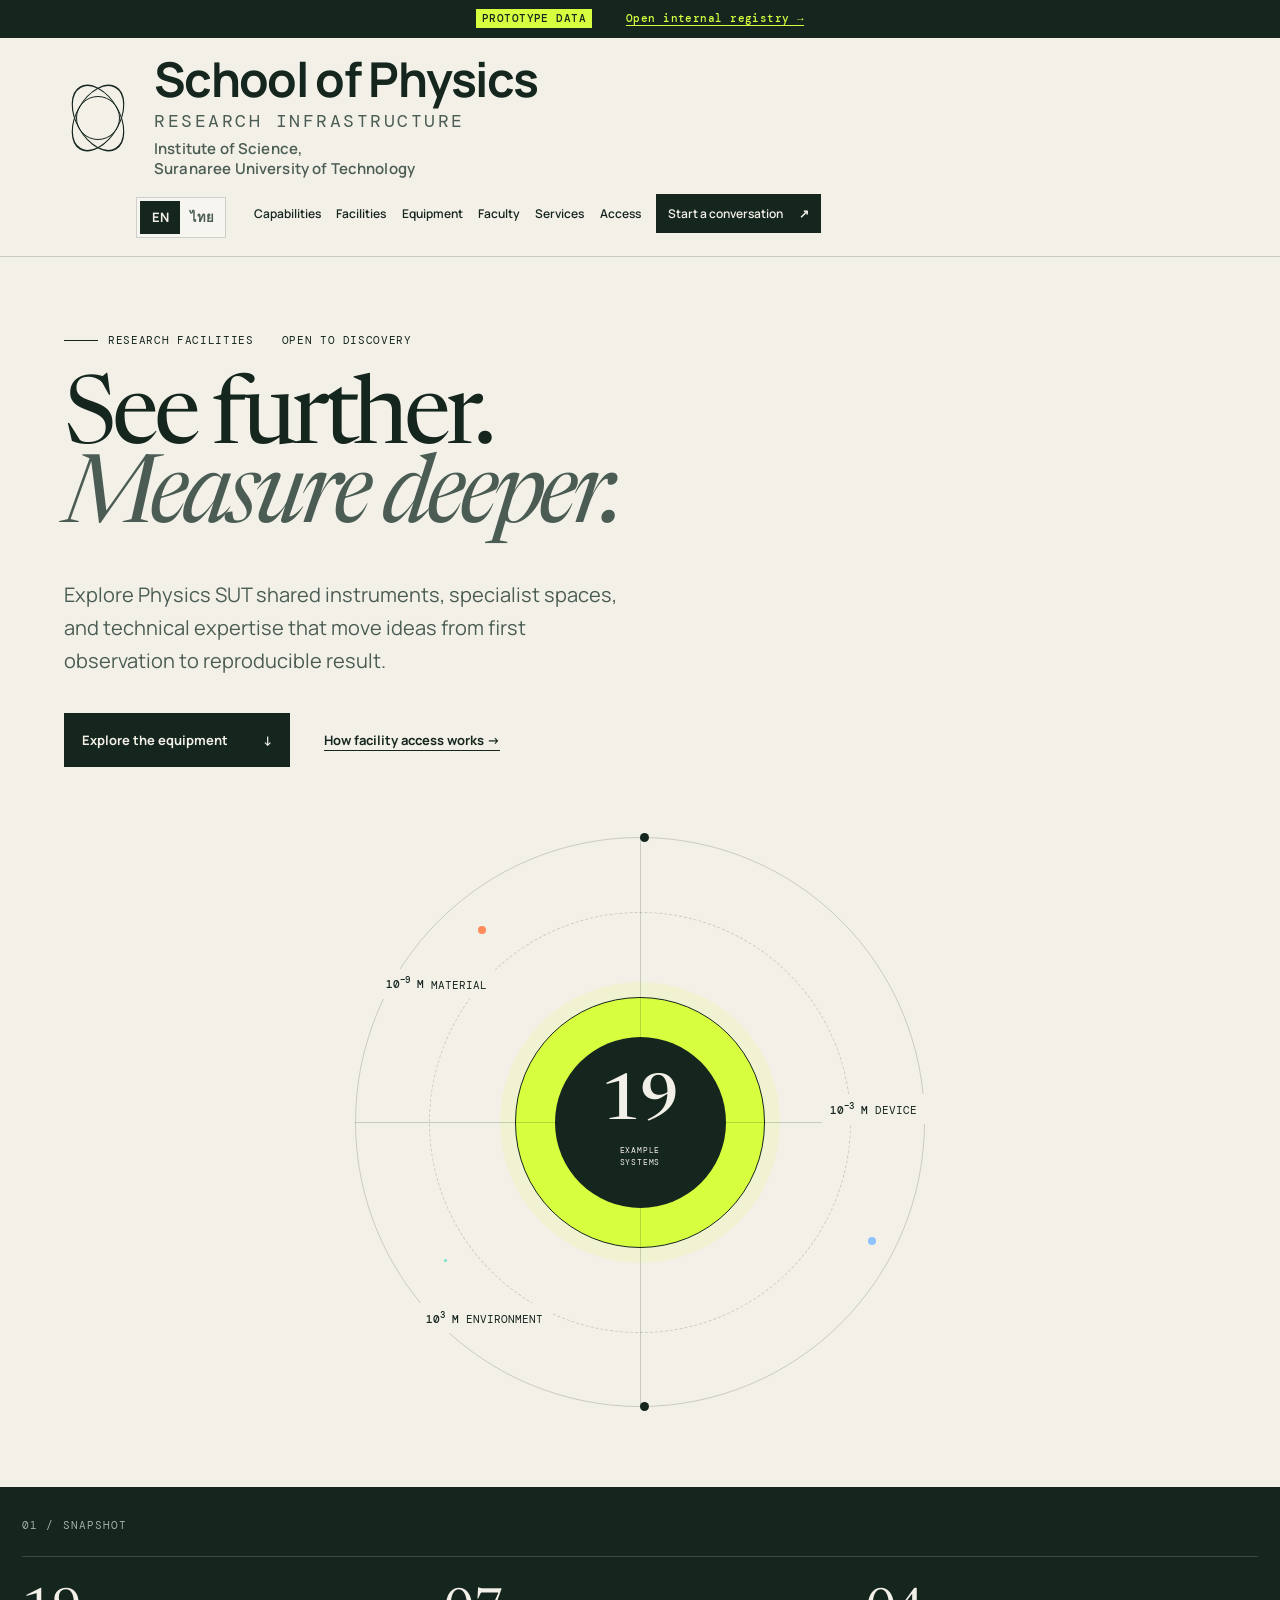
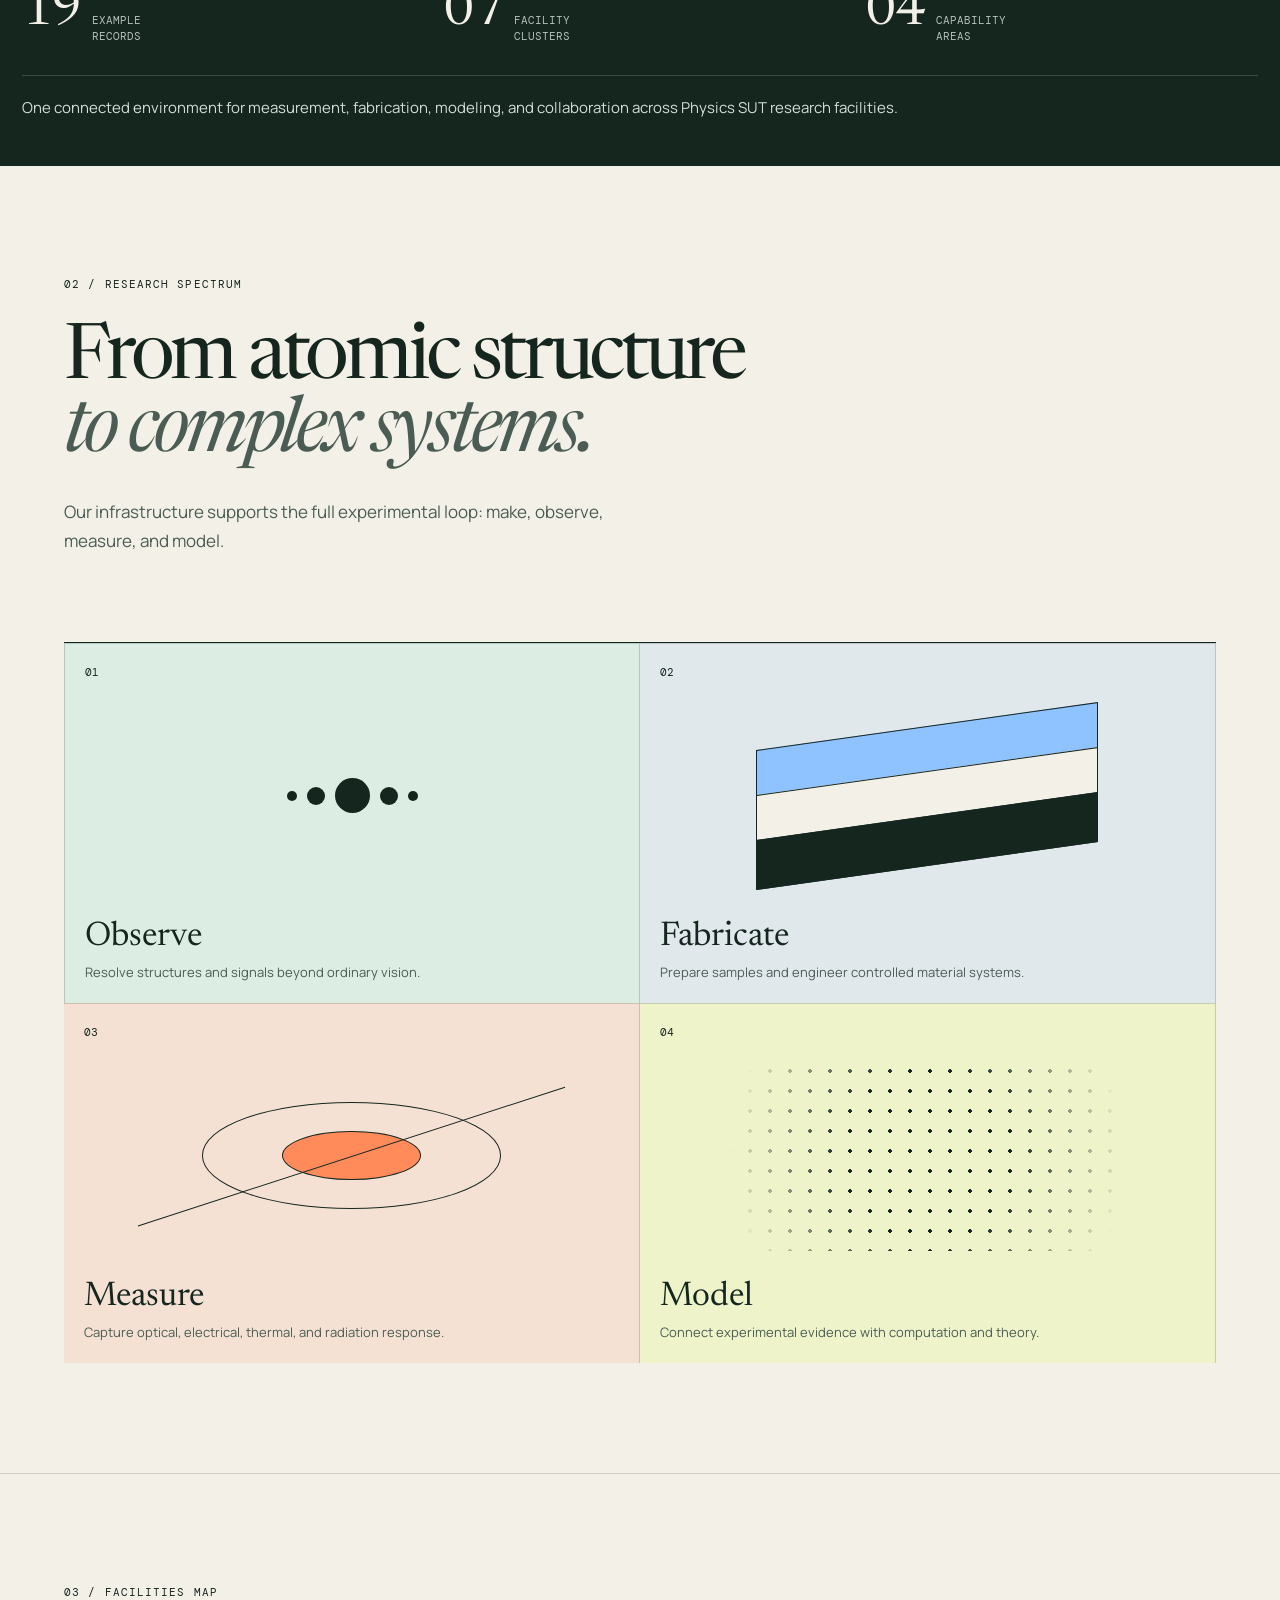
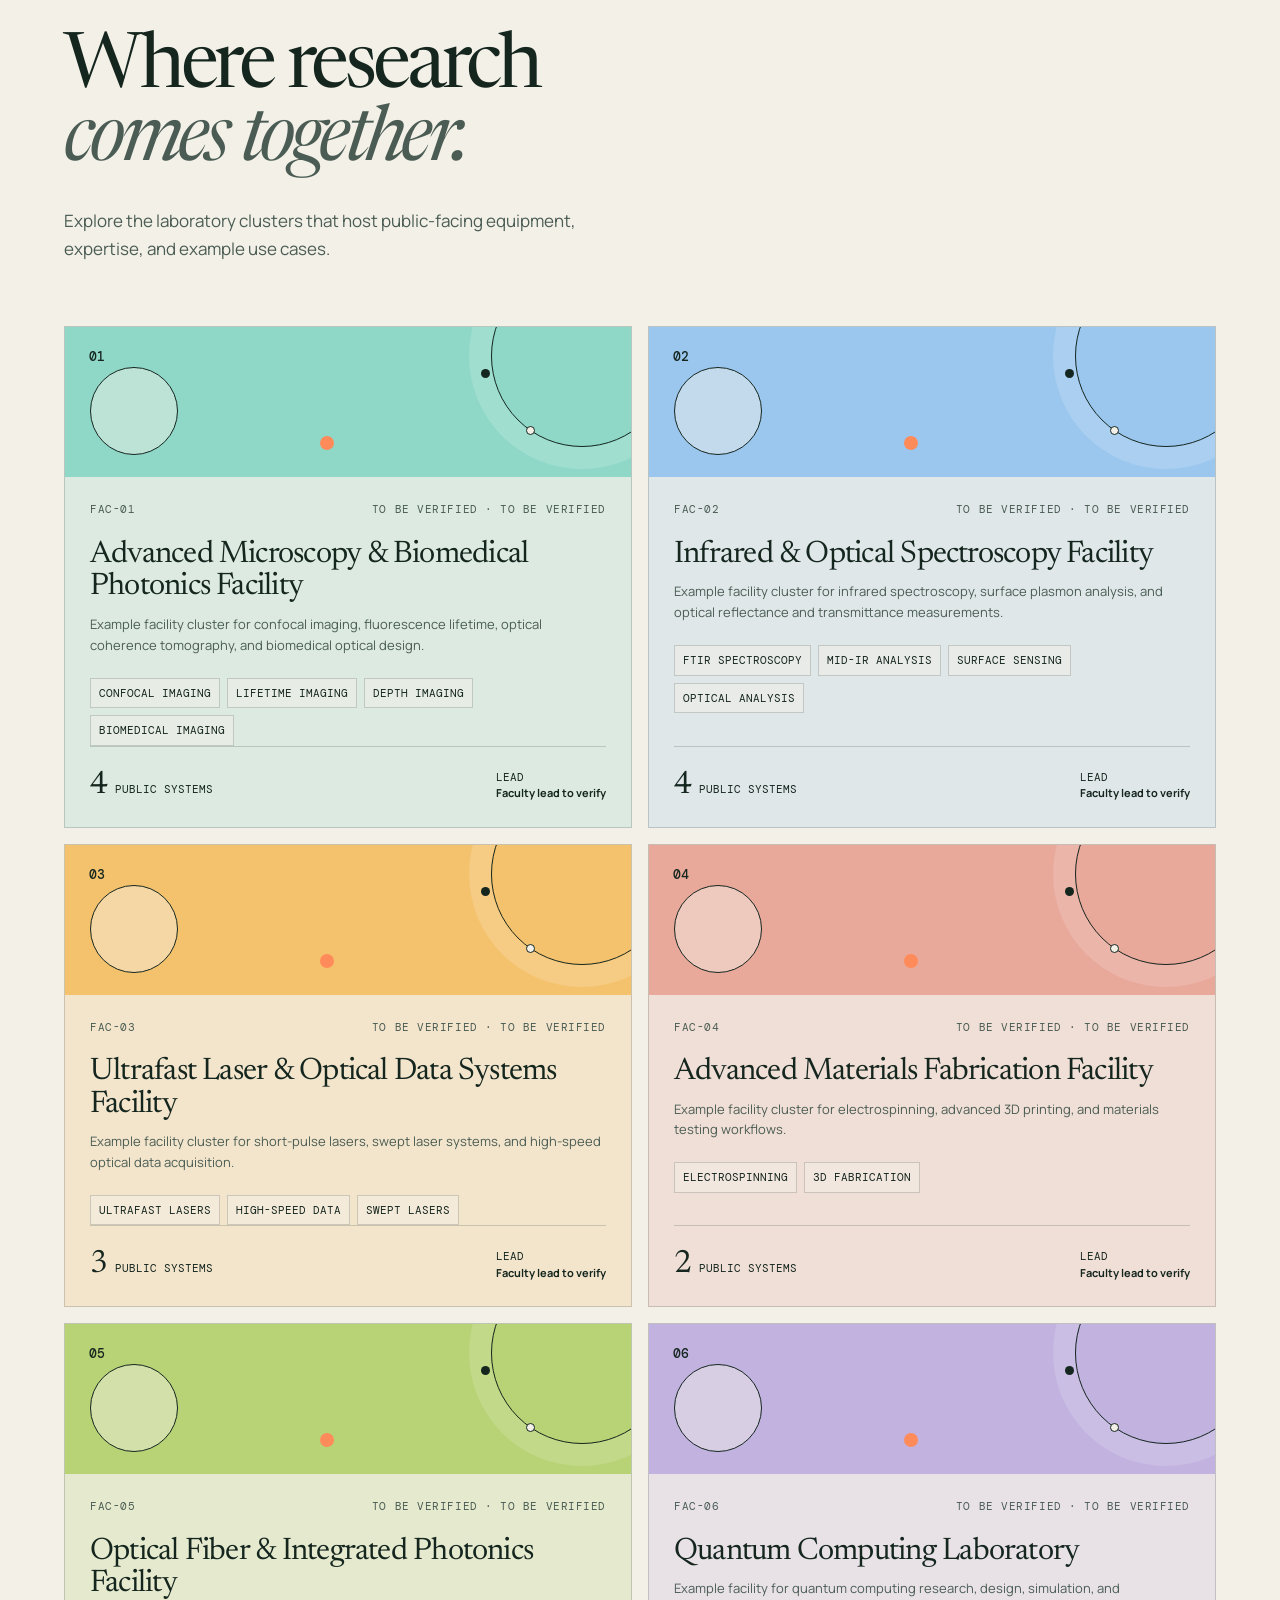
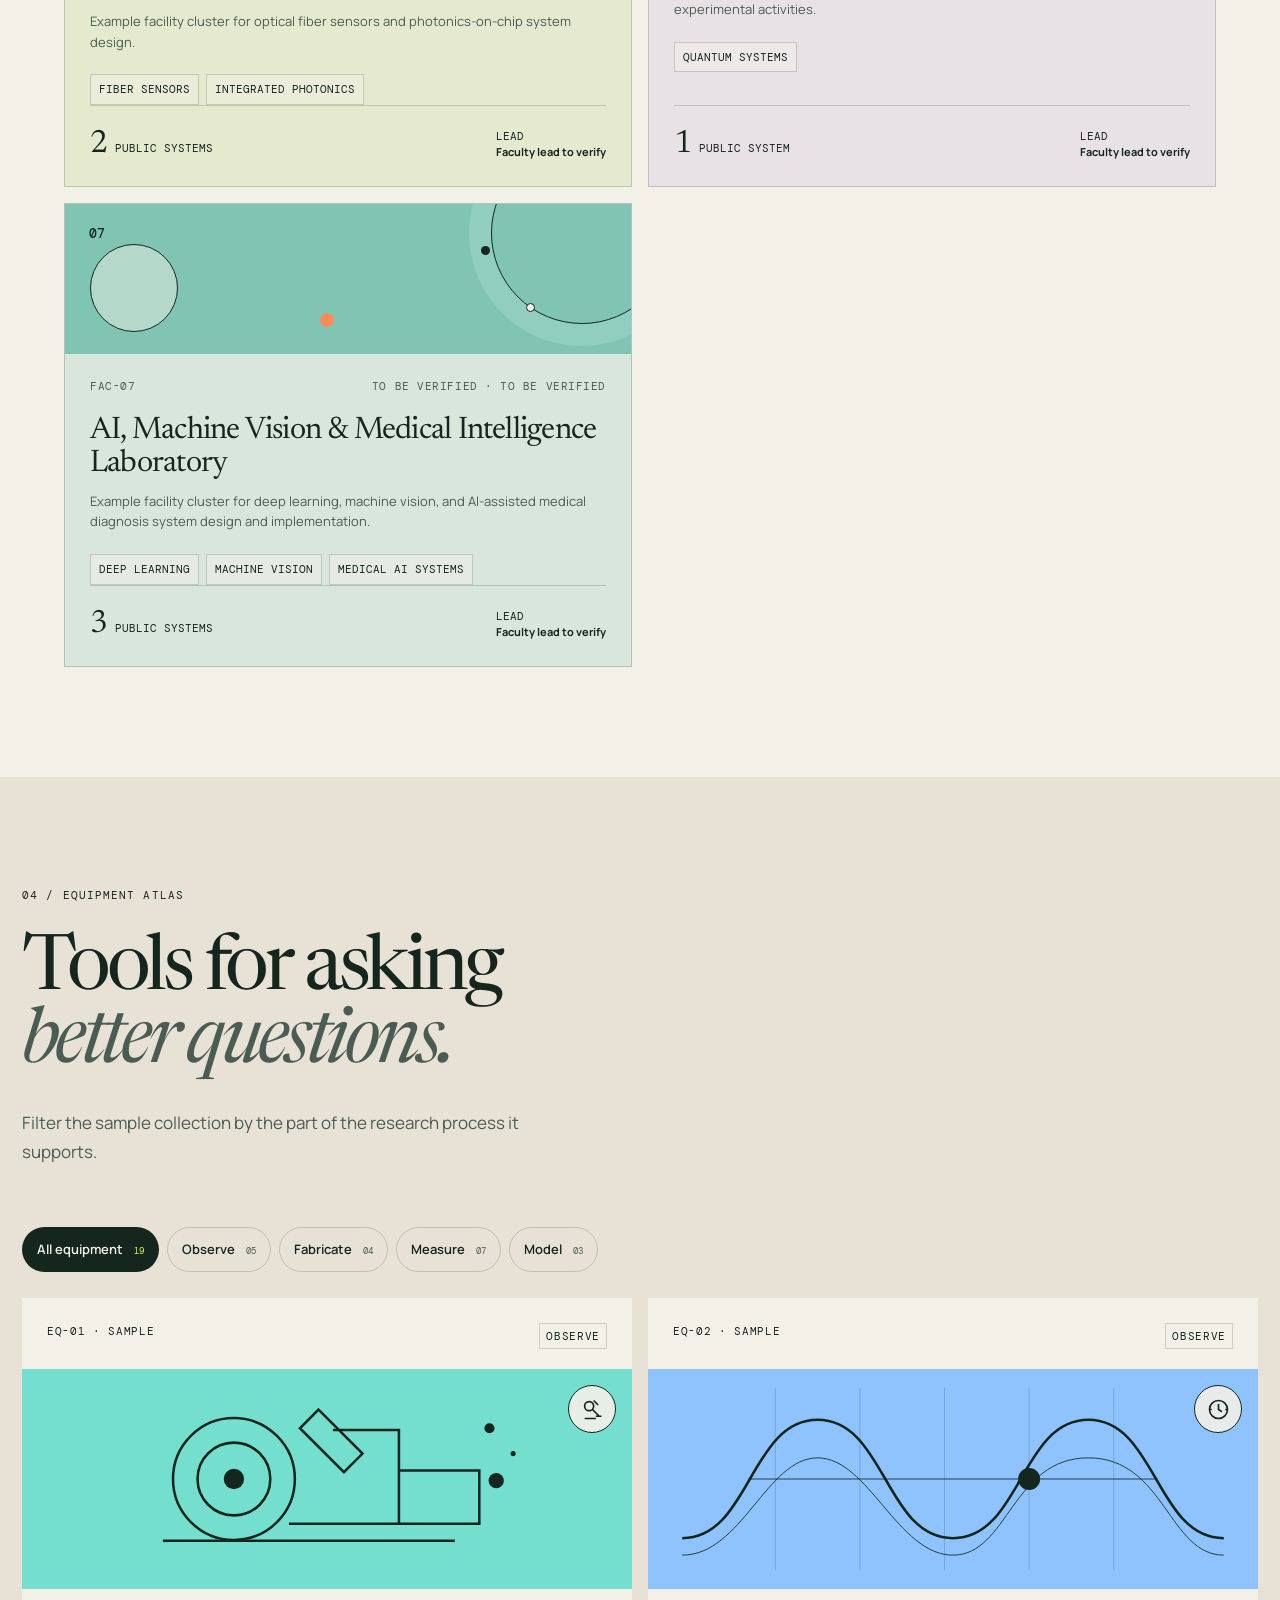
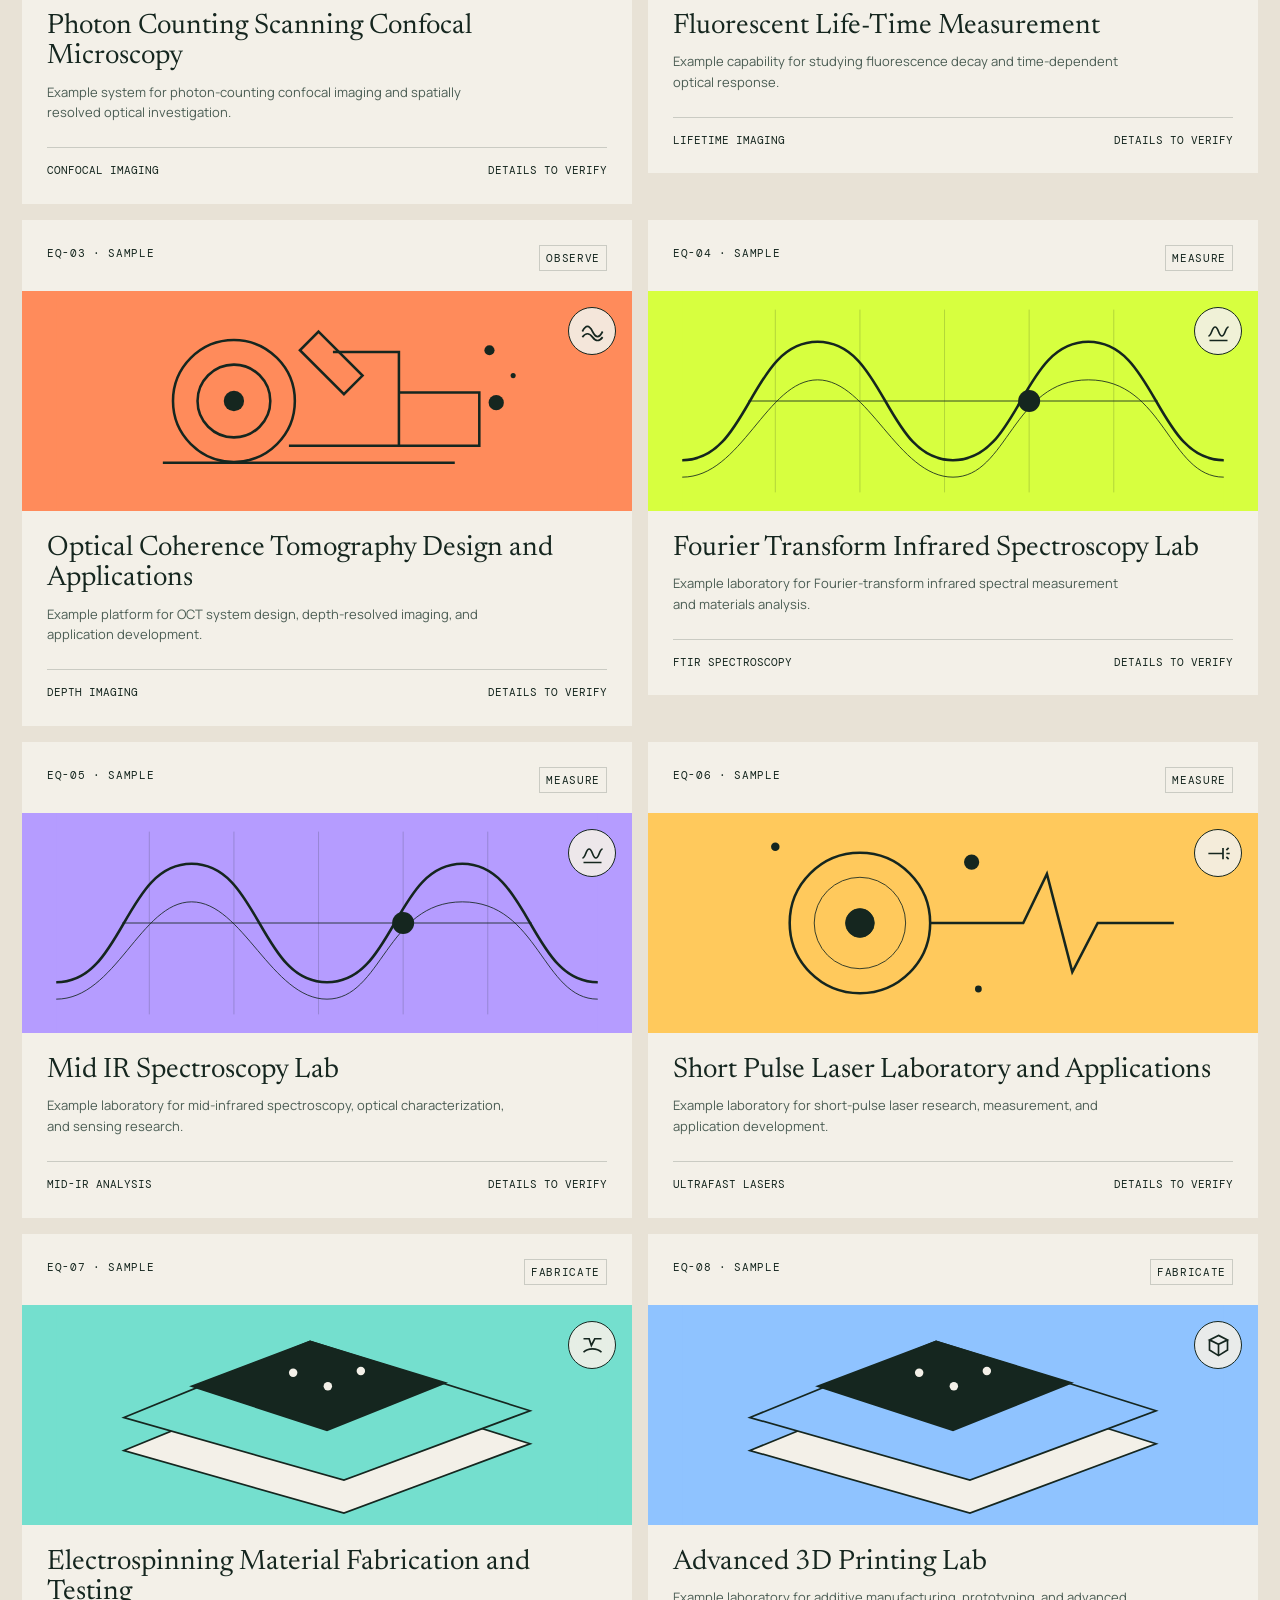
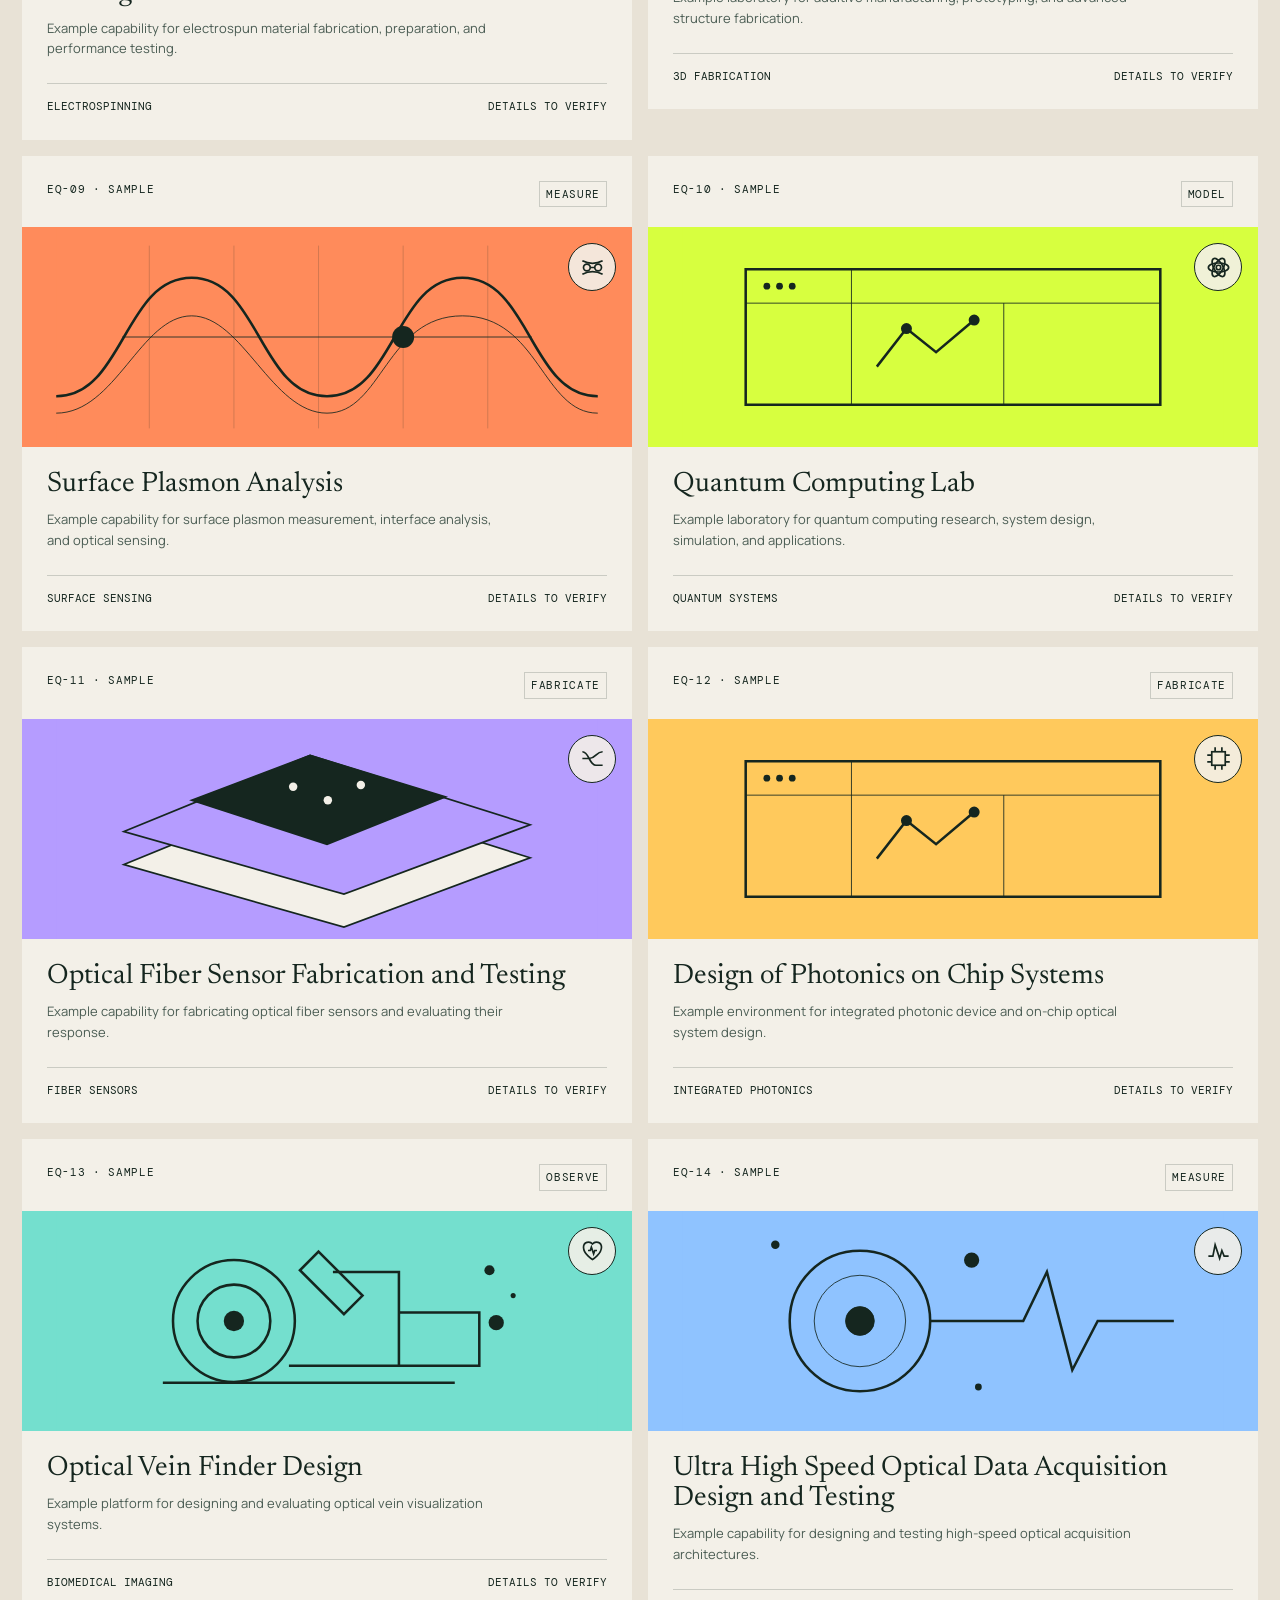
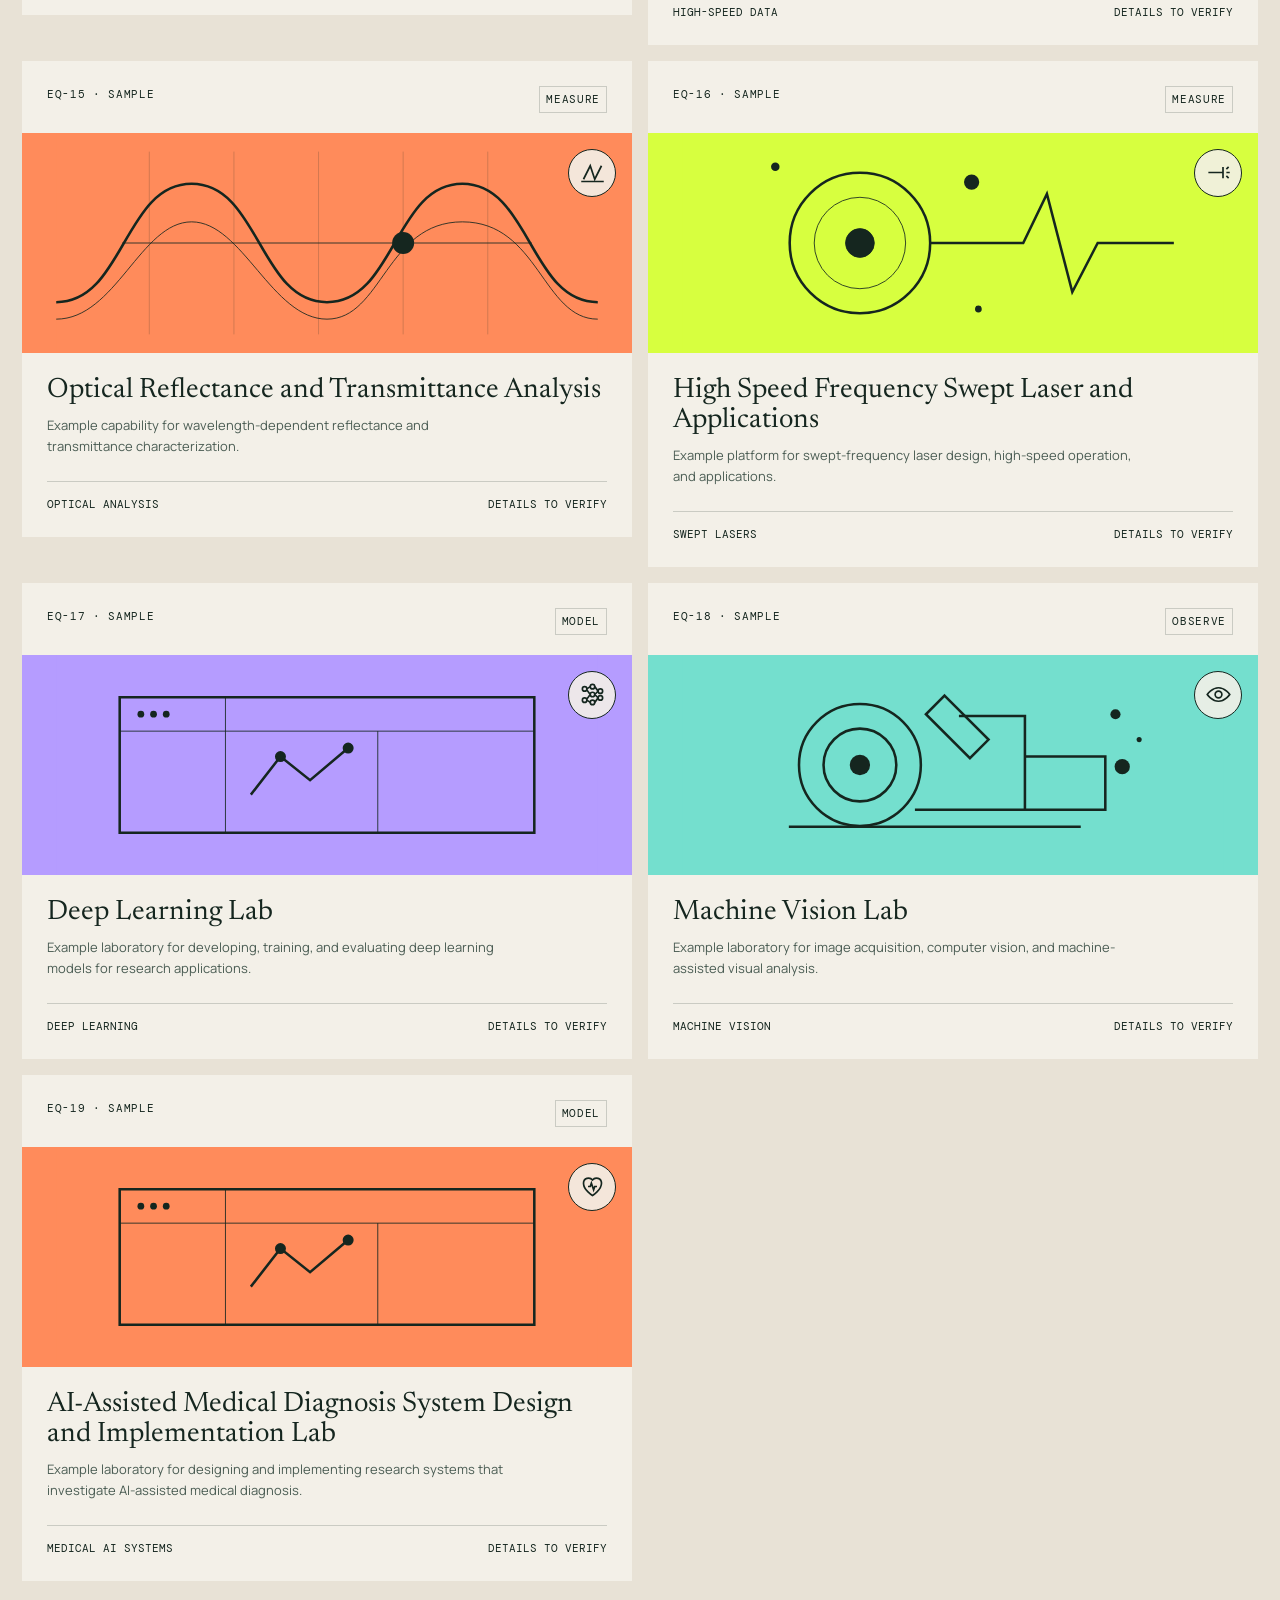
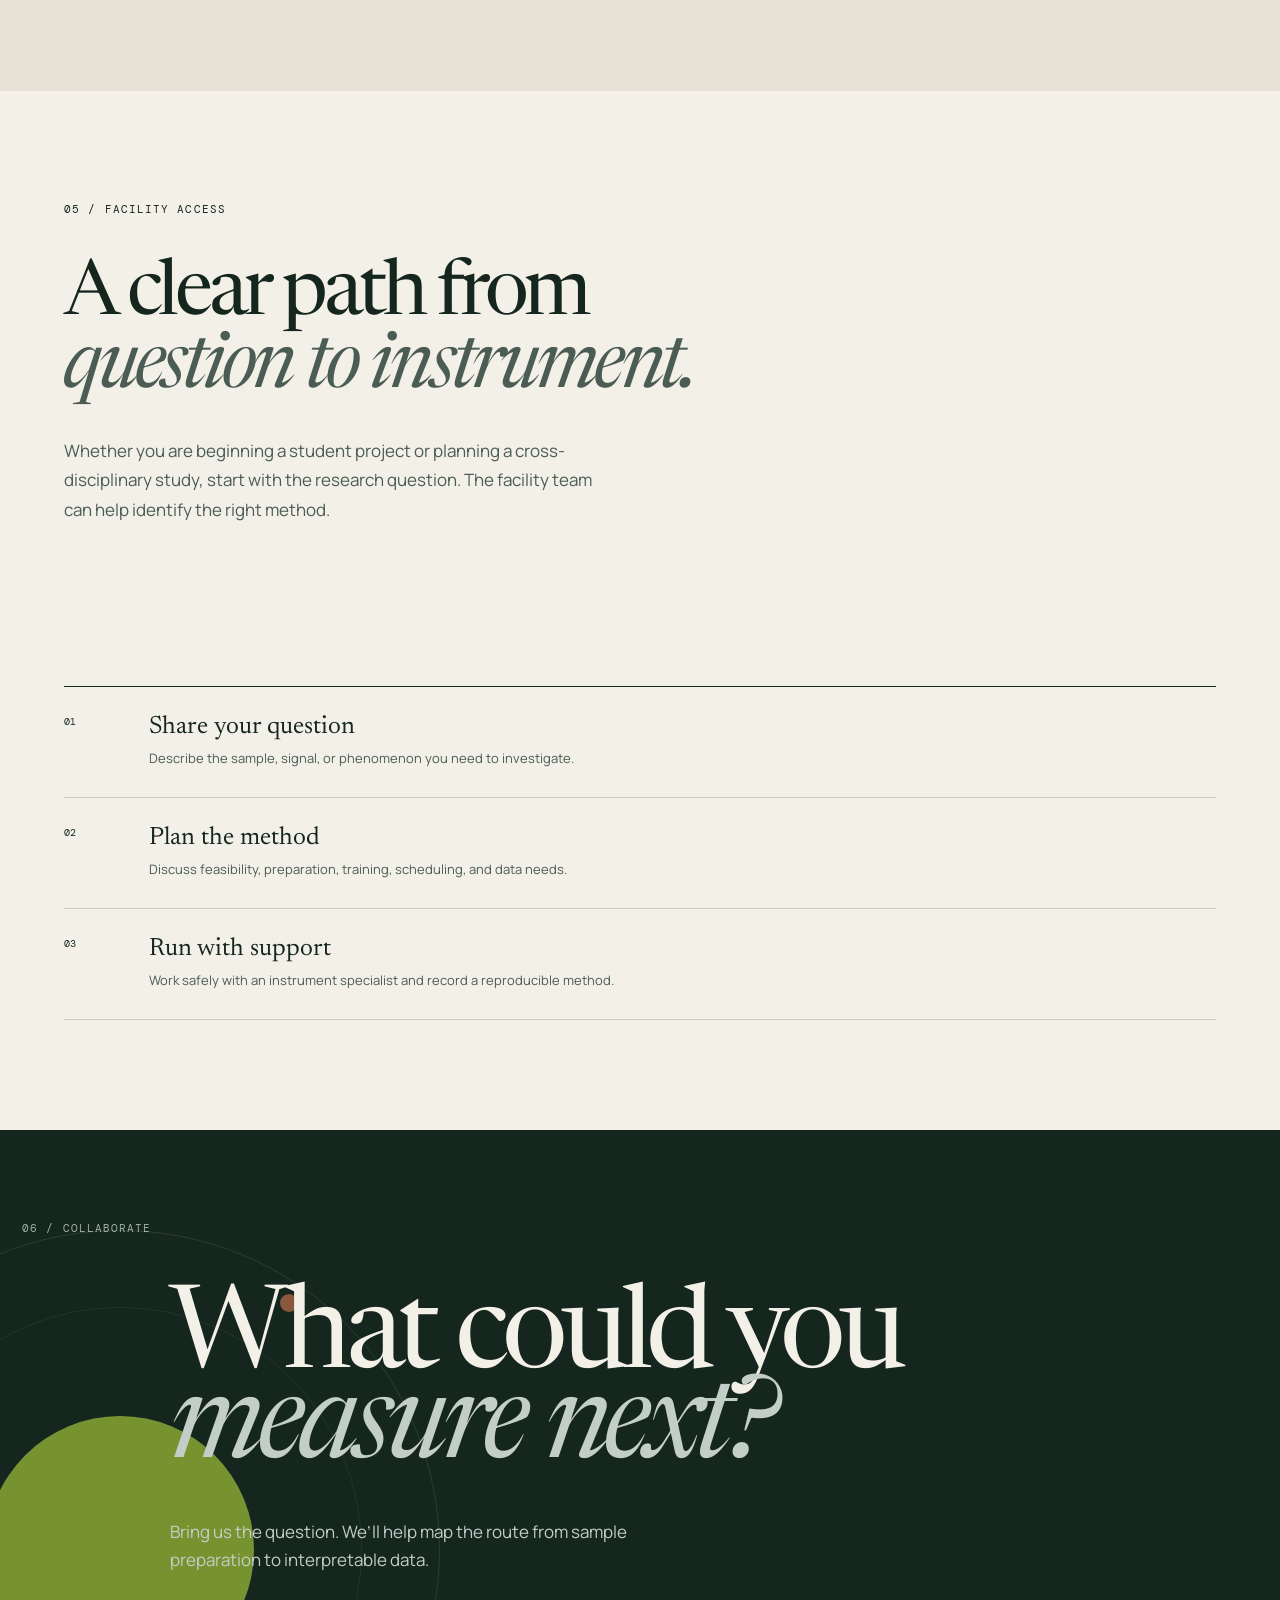
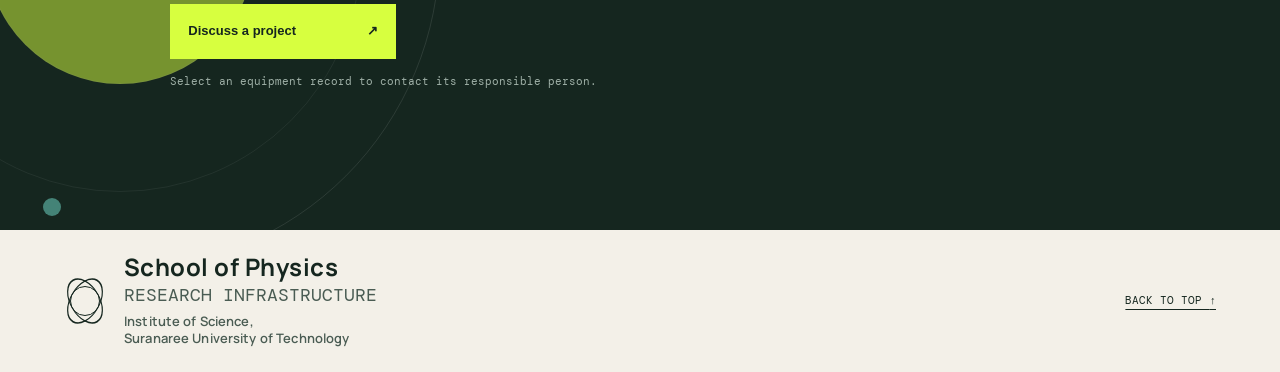
==== commit 8bfb0f99: "Polish public header and status copy" ====
--- a/index.html
+++ b/index.html
@@ -60,7 +60,7 @@
 
     <div class="prototype-note" role="note">
       <span id="public-data-status">Prototype data</span>
-      <span id="public-data-message">Equipment names and figures below are illustrative. Replace them with verified institutional data.</span>
+      <span id="public-data-message"></span>
       <a href="admin.html">Open internal registry <span aria-hidden="true">→</span></a>
     </div>
 
@@ -72,7 +72,7 @@
         <span class="identity-copy">
           <strong>School of Physics</strong>
           <small>Research Infrastructure</small>
-          <small class="identity-institute">Institute of Science, Suranaree University of Technology</small>
+          <small class="identity-institute"><span>Institute of Science,</span><span>Suranaree University of Technology</span></small>
         </span>
       </a>
 
@@ -297,10 +297,9 @@
         <span class="identity-copy">
           <strong>School of Physics</strong>
           <small>Research Infrastructure</small>
-          <small class="identity-institute">Institute of Science, Suranaree University of Technology</small>
+          <small class="identity-institute"><span>Institute of Science,</span><span>Suranaree University of Technology</span></small>
         </span>
       </div>
-      <p>Prototype interface · Replace sample content before publication</p>
       <a href="#top">Back to top <span aria-hidden="true">↑</span></a>
     </footer>
   </body>
--- a/styles.css
+++ b/styles.css
@@ -80,8 +80,8 @@
 }
 .site-header {
   position: relative; z-index: 20; border-bottom: 1px solid var(--line);
-  display: grid; grid-template-columns: minmax(360px, min(760px, 58vw)) minmax(0, 1fr);
-  grid-template-areas: "identity nav" "language nav";
+  display: grid; grid-template-columns: max-content max-content minmax(0, 1fr);
+  grid-template-areas: "identity identity identity" "language nav nav";
   align-items: start; justify-content: stretch; column-gap: 28px; row-gap: 10px;
 }
 .identity { display: inline-flex; align-items: center; gap: 12px; text-decoration: none; }
@@ -94,7 +94,7 @@
 .identity-mark i:nth-child(3) { transform: rotate(-60deg) scaleX(1.65); }
 .site-nav { display: flex; align-items: center; gap: clamp(18px, 3vw, 42px); }
 .site-header .identity { grid-area: identity; }
-.site-header .site-nav { grid-area: nav; justify-self: end; align-self: start; }
+.site-header .site-nav { grid-area: nav; justify-self: start; align-self: center; }
 .site-nav a { font-size: 12px; font-weight: 600; text-decoration: none; }
 .site-nav a:not(.nav-cta):hover { text-decoration: underline; text-underline-offset: 5px; }
 .nav-cta { padding: 12px 16px; color: var(--paper); background: var(--ink); }
@@ -217,15 +217,15 @@
 .equipment-feature-photo { width: 100%; height: 100%; padding: 10px; object-fit: contain; background: color-mix(in srgb, var(--visual-bg) 22%, #ece9e1); }
 .equipment-icon { position: absolute; z-index: 3; right: 16px; top: 16px; width: 48px; height: 48px; display: grid; place-items: center; border: 1px solid var(--ink); border-radius: 50%; color: var(--ink); background: rgba(243,240,232,.9); backdrop-filter: blur(4px); }
 .equipment-icon svg { width: 27px; height: 27px; fill: none; stroke: currentColor; stroke-width: 1.5; }
-.public-gallery { height: 58px; display: grid; grid-template-columns: repeat(5, minmax(0, 1fr)); gap: 5px; padding-top: 7px; }
-.public-gallery.is-empty { visibility: hidden; }
-.public-gallery button { min-width: 0; padding: 0; border: 0; background: transparent; cursor: zoom-in; }
-.public-gallery img { width: 100%; aspect-ratio: 1; object-fit: cover; border: 1px solid var(--line); }
+.public-gallery { display: grid; grid-template-columns: repeat(5, minmax(0, 1fr)); gap: 5px; margin-top: 7px; }
+.public-gallery.is-empty { display: none; }
+.public-gallery button { display: block; min-width: 0; padding: 0; border: 0; background: transparent; cursor: zoom-in; }
+.public-gallery img { display: block; width: 100%; aspect-ratio: 1; object-fit: cover; border: 1px solid var(--line); }
 .public-gallery button:hover img, .public-gallery button:focus-visible img { border-color: var(--ink); }
 .public-empty { grid-column: 1 / -1; padding: 70px 25px; text-align: center; border: 1px solid var(--line); background: var(--paper); }
 .public-empty h3 { margin: 0 0 8px; font: 400 30px var(--serif); }
 .public-empty p { margin: 0; color: var(--ink-soft); font-size: 14px; }
-.equipment-card h3 { margin: 18px 0 10px; overflow-wrap: anywhere; font: 400 28px/1.05 var(--serif); }
+.equipment-card h3 { margin: 22px 0 10px; overflow-wrap: anywhere; font: 400 28px/1.08 var(--serif); }
 .equipment-card > p { max-width: 460px; margin: 0; overflow-wrap: anywhere; color: var(--ink-soft); font-size: 12px; line-height: 1.65; }
 .equipment-meta { display: flex; justify-content: space-between; gap: 16px; margin-top: 24px; padding-top: 14px; border-top: 1px solid var(--line); font: 9px/1.4 var(--mono); text-transform: uppercase; }
 .equipment-meta span { min-width: 0; overflow-wrap: anywhere; }
@@ -596,14 +596,16 @@
 
 @media (max-width: 1340px) {
   .site-header {
-    grid-template-columns: minmax(0, 1fr) auto;
-    grid-template-areas: "identity menu" "language menu";
-    row-gap: 10px; padding-block: 18px;
-  }
-  .menu-toggle { display: flex; align-items: center; gap: 8px; padding: 10px; border: 0; background: transparent; font: 600 11px var(--sans); }
+    grid-template-columns: max-content max-content minmax(0, 1fr);
+    grid-template-areas: "identity identity identity" "language menu .";
+    column-gap: 16px; row-gap: 10px; padding-block: 18px;
+  }
+  .menu-toggle { display: flex; align-items: center; align-self: center; justify-self: start; gap: 8px; padding: 10px; border: 0; background: transparent; font: 600 11px var(--sans); }
   .menu-toggle i { display: block; width: 16px; height: 9px; border-top: 1px solid; border-bottom: 1px solid; }
   .site-nav { display: none; position: absolute; left: 0; right: 0; top: 100%; padding: 20px 22px 28px; align-items: stretch; flex-direction: column; background: var(--paper); border-bottom: 1px solid var(--line); }
-  .site-nav.is-open { display: flex; }.site-nav a { padding: 8px 0; }.nav-cta { padding: 15px !important; }
+  .site-nav.is-open { display: flex; }
+  .site-nav a { padding: 8px 0; }
+  .nav-cta { padding: 15px !important; }
   .site-header > .language-switch { order: 4; margin: 8px 0 0 72px; }
   .hero { min-height: auto; grid-template-columns: 1fr; gap: 70px; padding-top: 75px; }
   .hero-instrument { justify-self: center; width: min(88vw, 570px); }
@@ -630,6 +632,34 @@
   .faculty-profile-hero { min-height: auto; grid-template-columns: 1fr; gap: 70px; padding-top: 75px; }
   .profile-orbit { justify-self: center; width: min(88vw, 560px); }
   .profile-sections, .profile-equipment-grid, .profile-metric-grid { grid-template-columns: repeat(2, minmax(0, 1fr)); }
+}
+
+@media (min-width: 800px) and (max-width: 1340px) {
+  .site-header {
+    grid-template-columns: max-content max-content minmax(0, 1fr);
+    grid-template-areas: "identity identity identity" "language nav nav";
+    column-gap: 20px;
+  }
+  .menu-toggle { display: none; }
+  .site-header .site-nav {
+    position: static;
+    display: flex;
+    flex-direction: row;
+    align-items: center;
+    justify-self: start;
+    gap: clamp(9px, 1.2vw, 18px);
+    padding: 0;
+    border-bottom: 0;
+    background: transparent;
+  }
+  .site-header .site-nav a {
+    padding: 0;
+    white-space: nowrap;
+    font-size: 12px;
+  }
+  .site-header .nav-cta { padding: 10px 12px !important; }
+  .site-header .identity { max-width: min(560px, 42vw); }
+  .site-header .identity strong { font-size: clamp(42px, 3.6vw, 46px); }
 }
 
 @media (max-width: 580px) {
@@ -745,6 +775,8 @@
 .identity small { margin-top: 5px; font-size: 18px; line-height: 1.2; }
 .identity { gap: 18px; }
 .identity .identity-institute {
+  display: flex;
+  flex-direction: column;
   margin-top: 6px;
   color: var(--ink-soft);
   font: 600 13px/1.35 var(--sans);
@@ -783,7 +815,7 @@
     gap: 16px;
   }
   .site-header > .language-switch { margin-left: 72px; }
-  .site-header .identity strong { font-size: 34px; }
+  .site-header .identity strong { font-size: clamp(36px, 5vw, 42px); }
   .site-header .identity small:not(.identity-institute) { font-size: 14px; }
   .site-header .identity .identity-institute { font-size: 12px; }
   .site-header .identity-mark {
@@ -810,7 +842,7 @@
     gap: 12px;
   }
   .site-header > .language-switch { margin-left: 58px; }
-  .site-header .identity strong { font-size: 28px; }
+  .site-header .identity strong { font-size: clamp(30px, 8.4vw, 34px); }
   .site-header .identity small:not(.identity-institute) {
     margin-top: 5px;
     font-size: 12px;
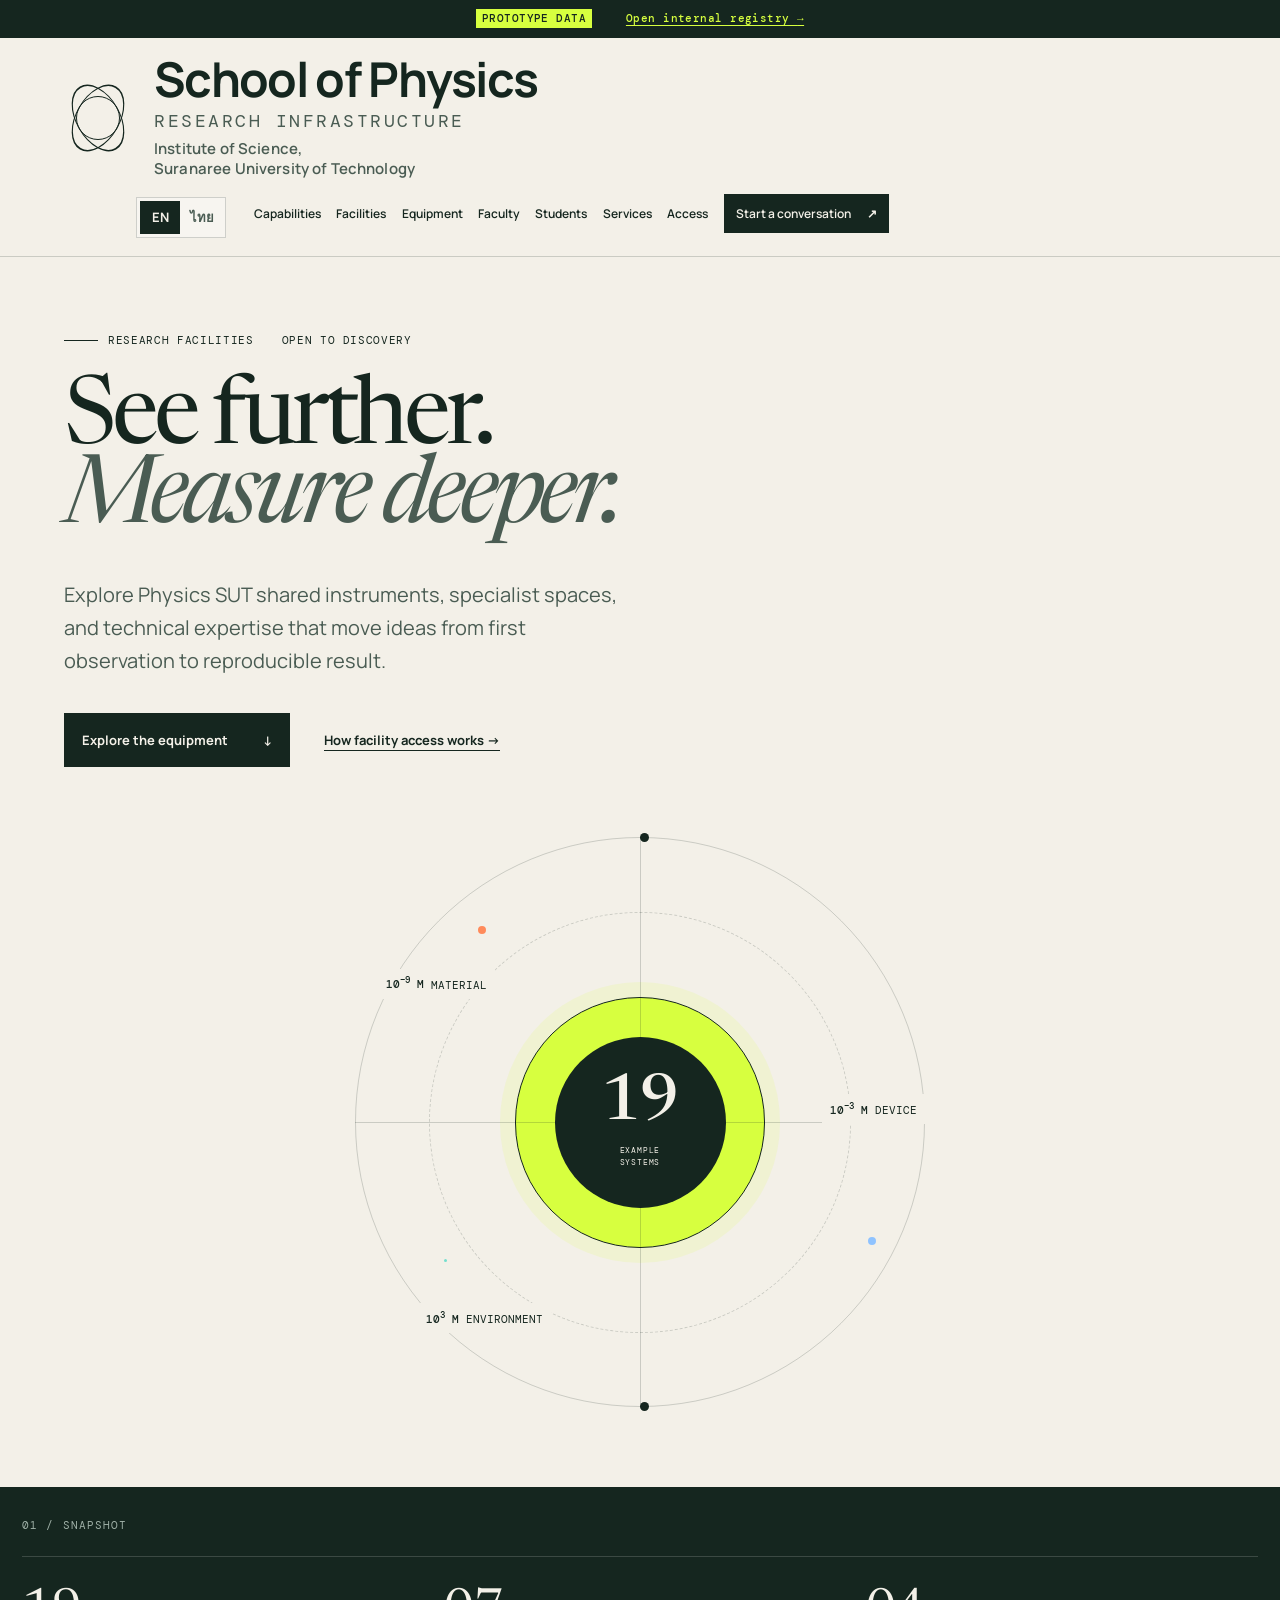
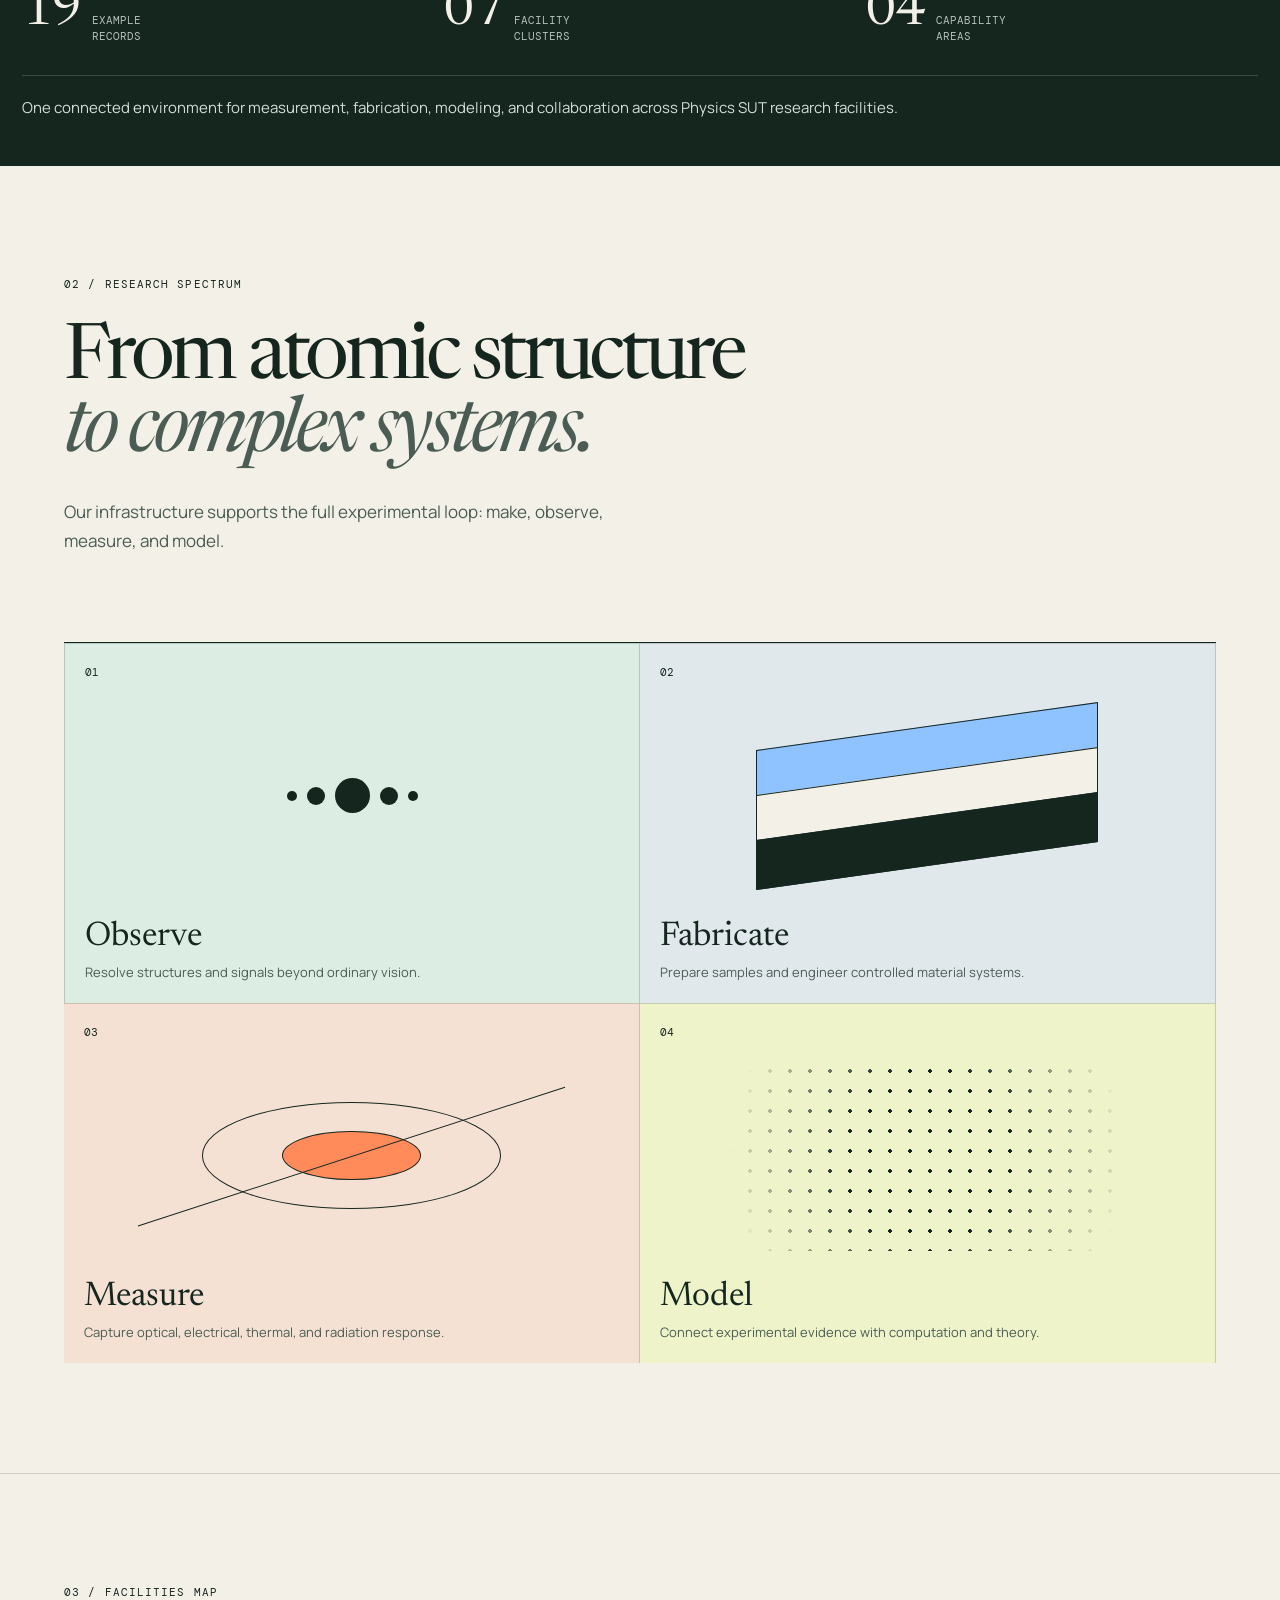
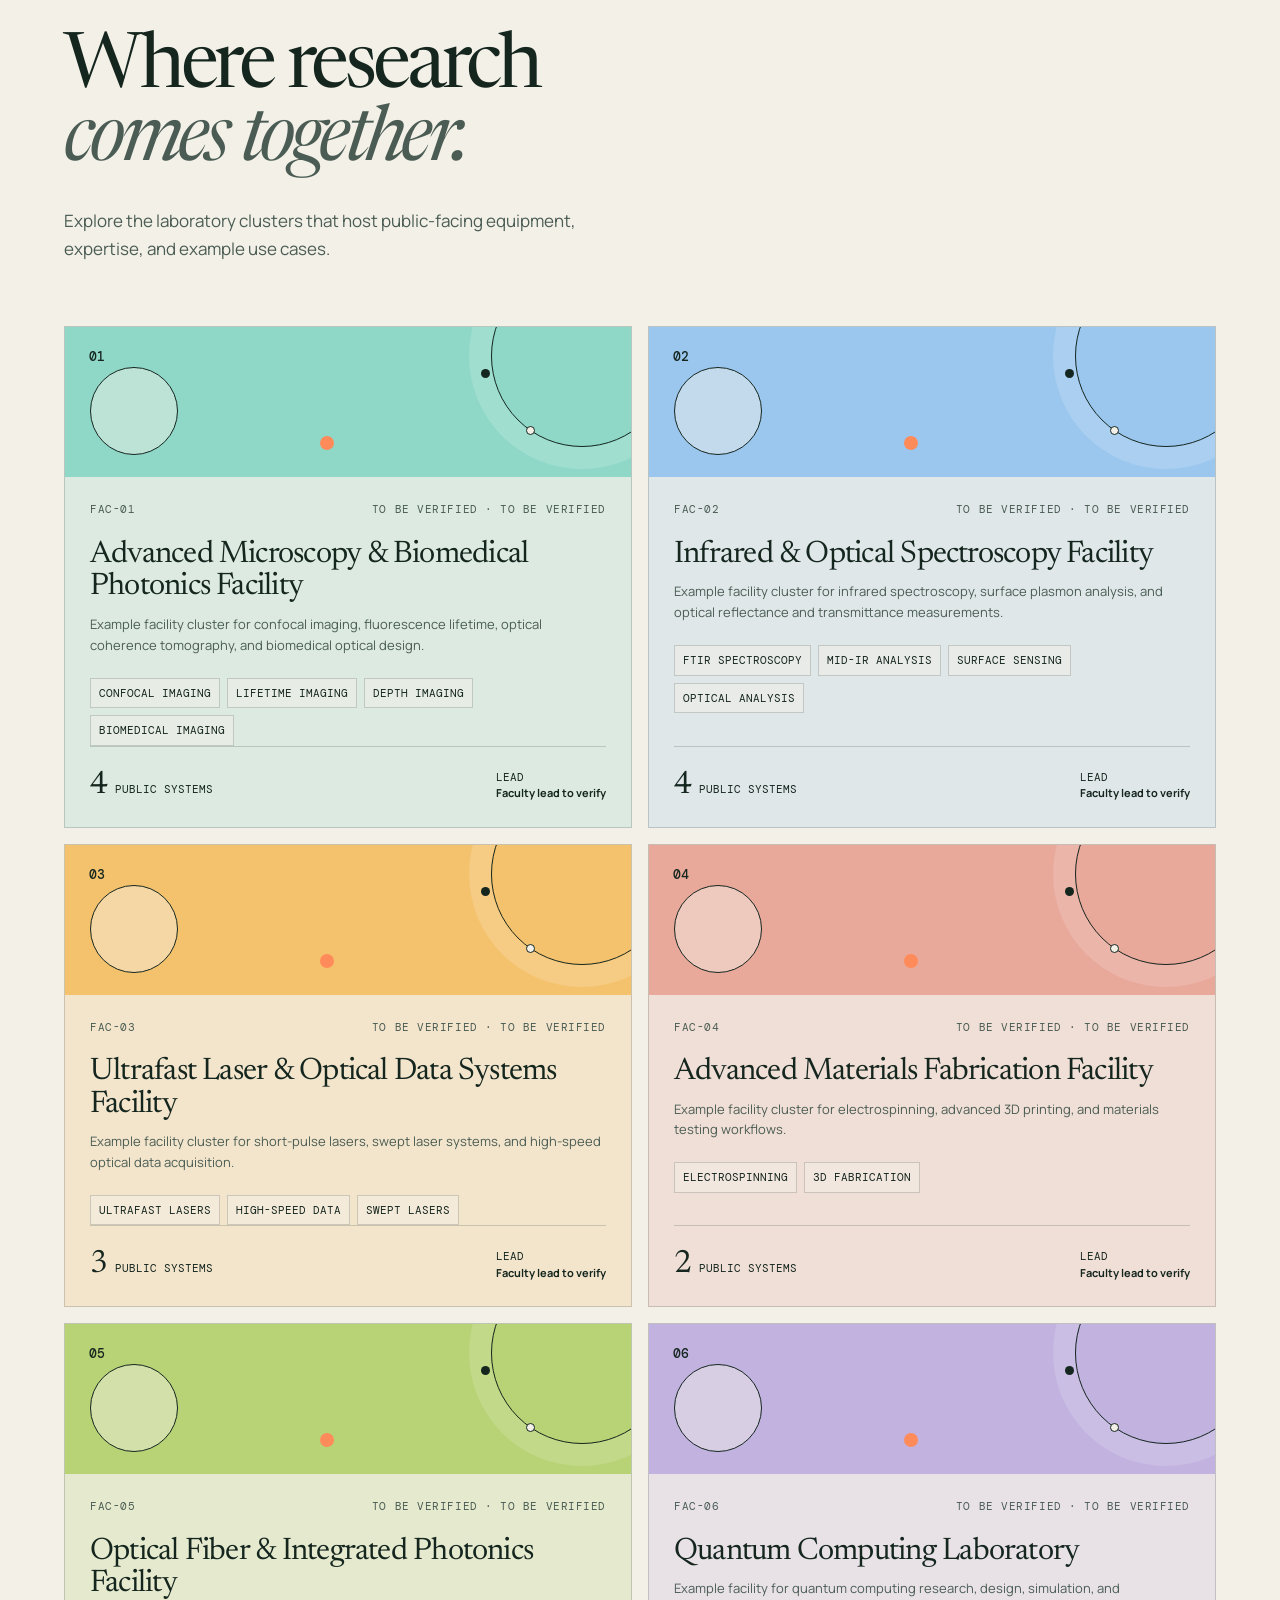
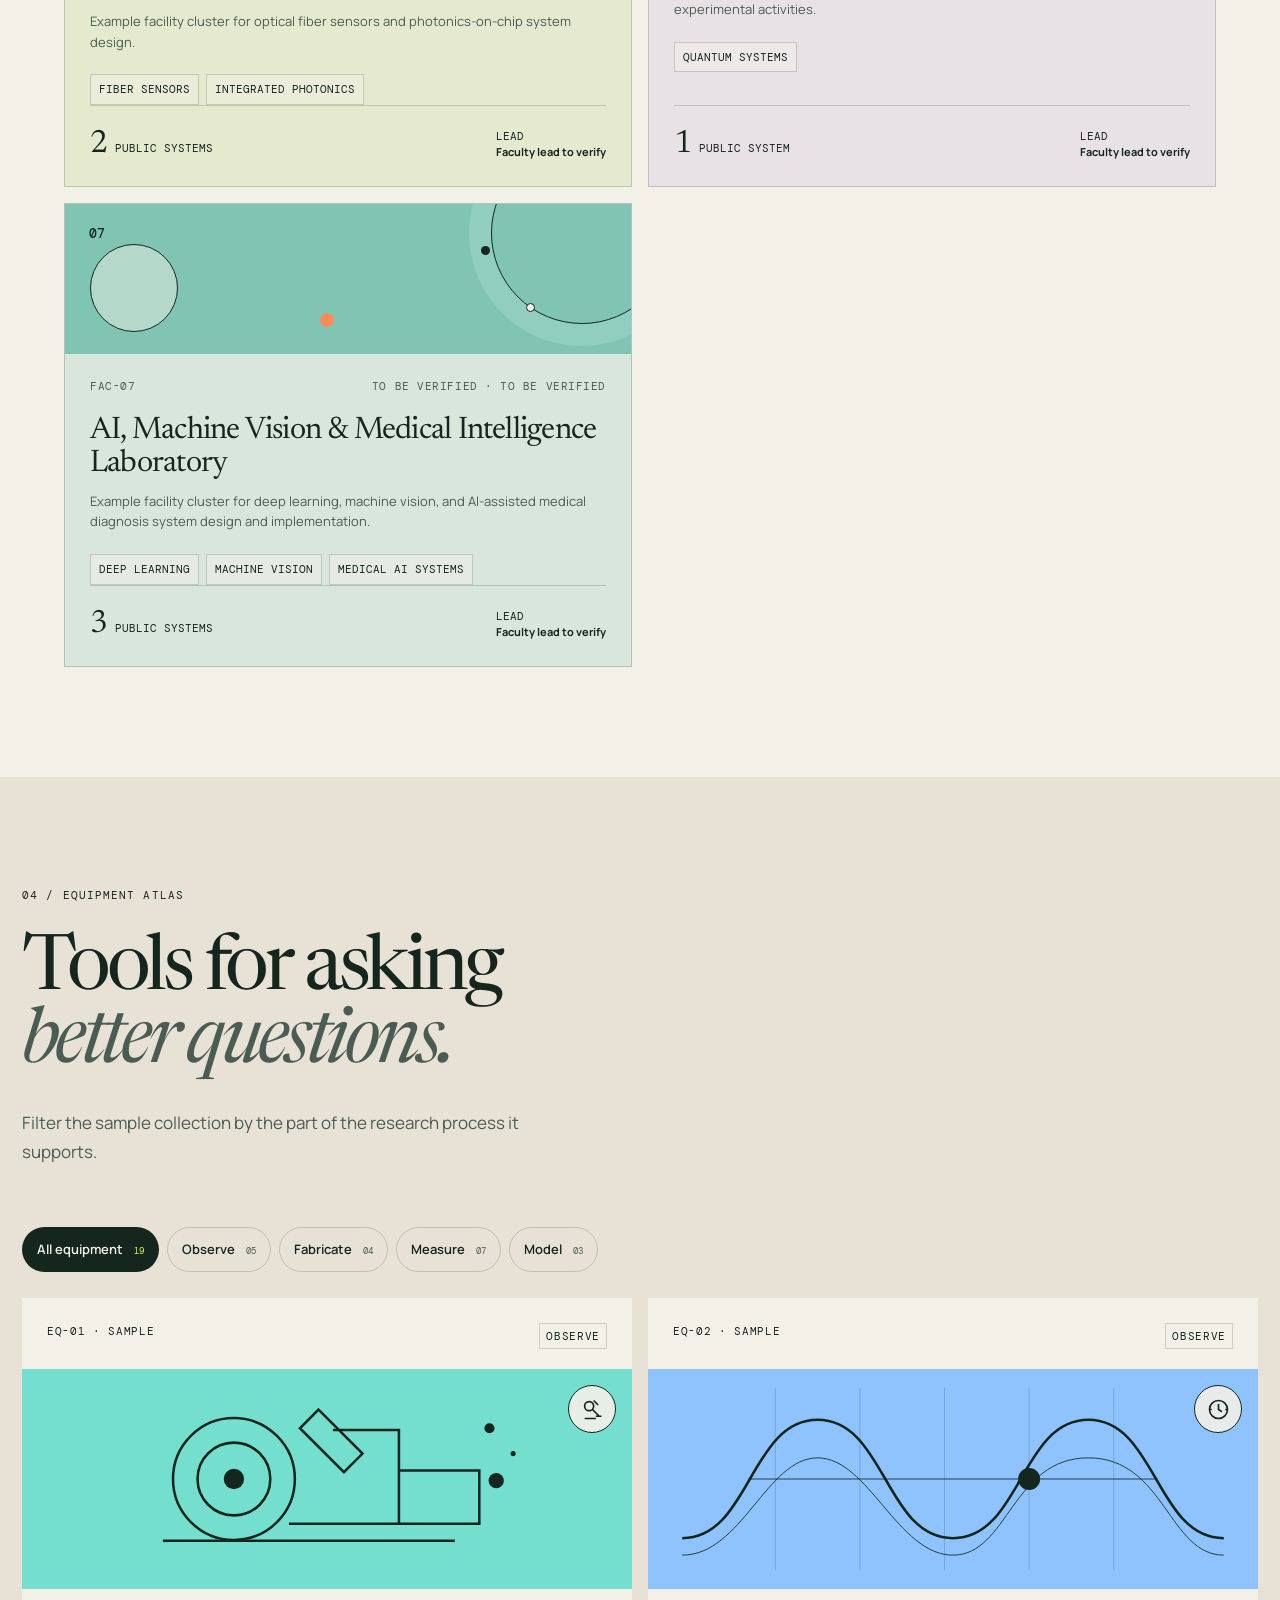
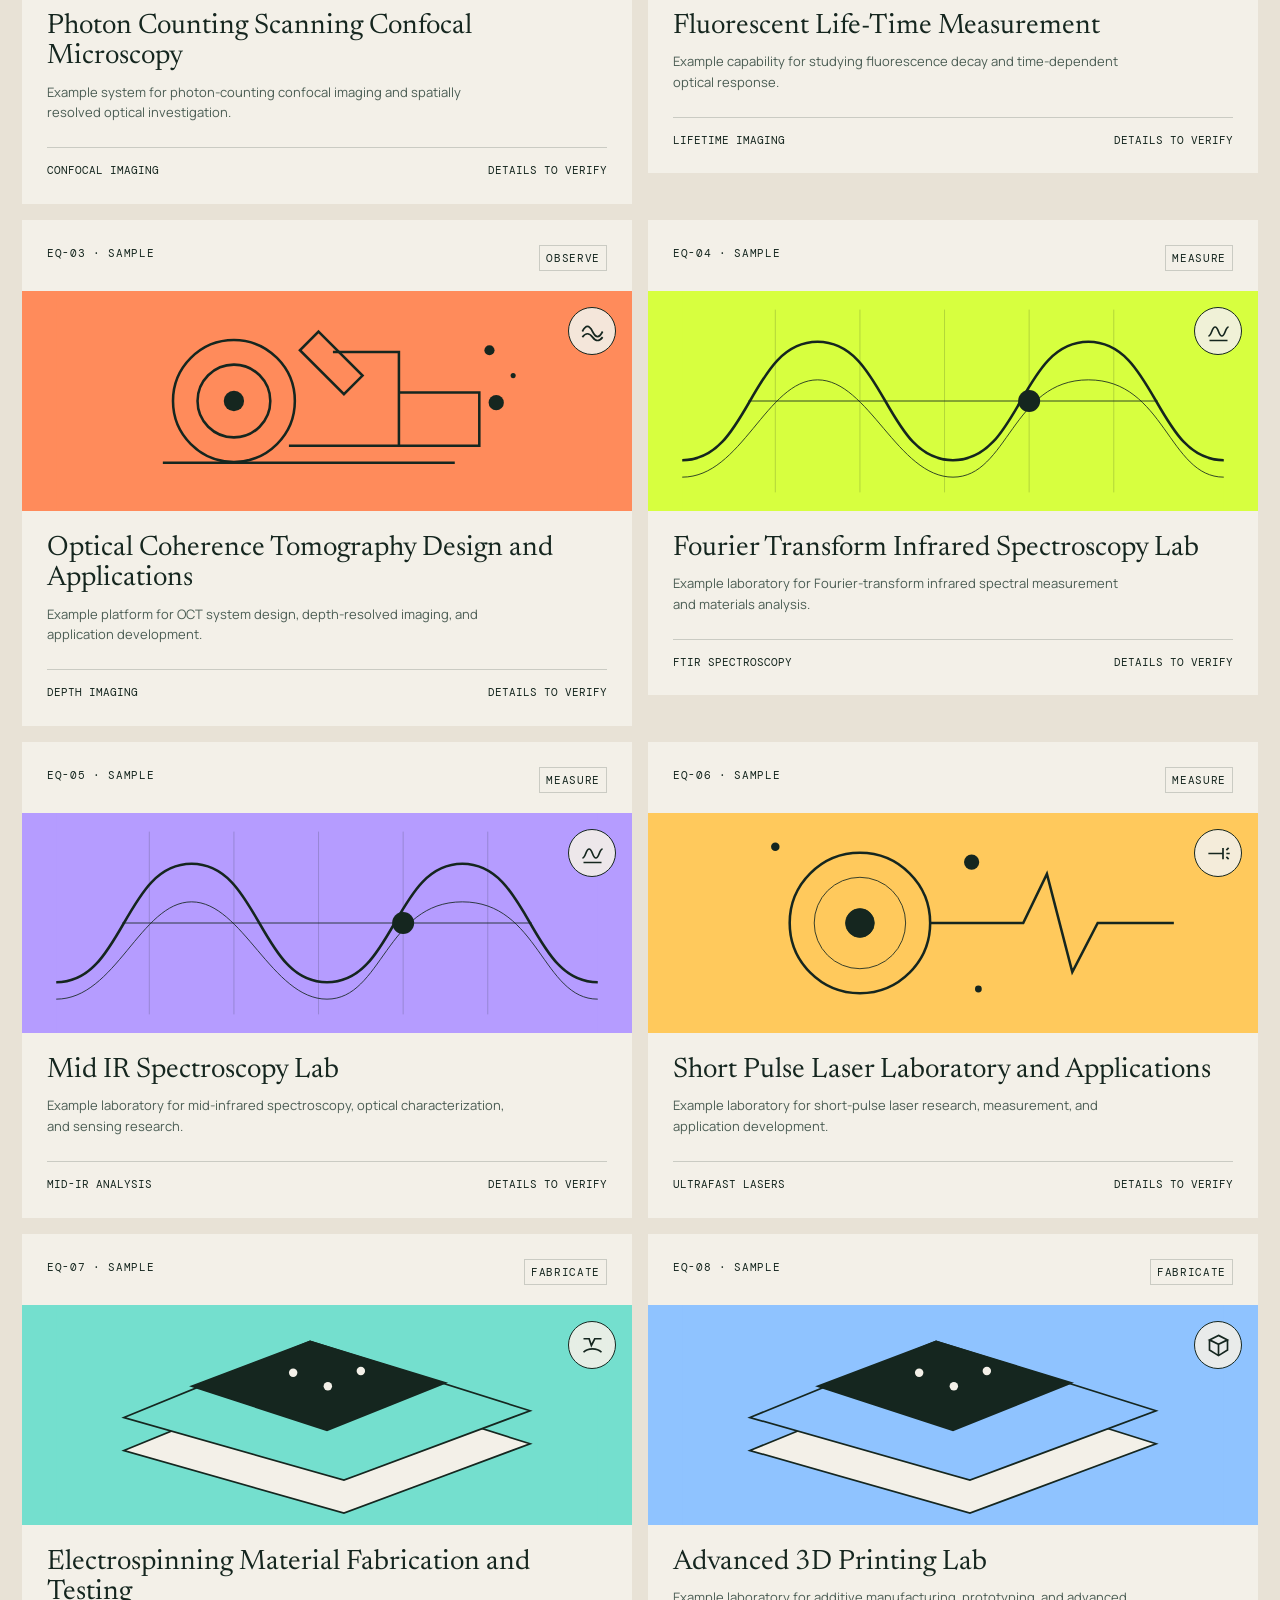
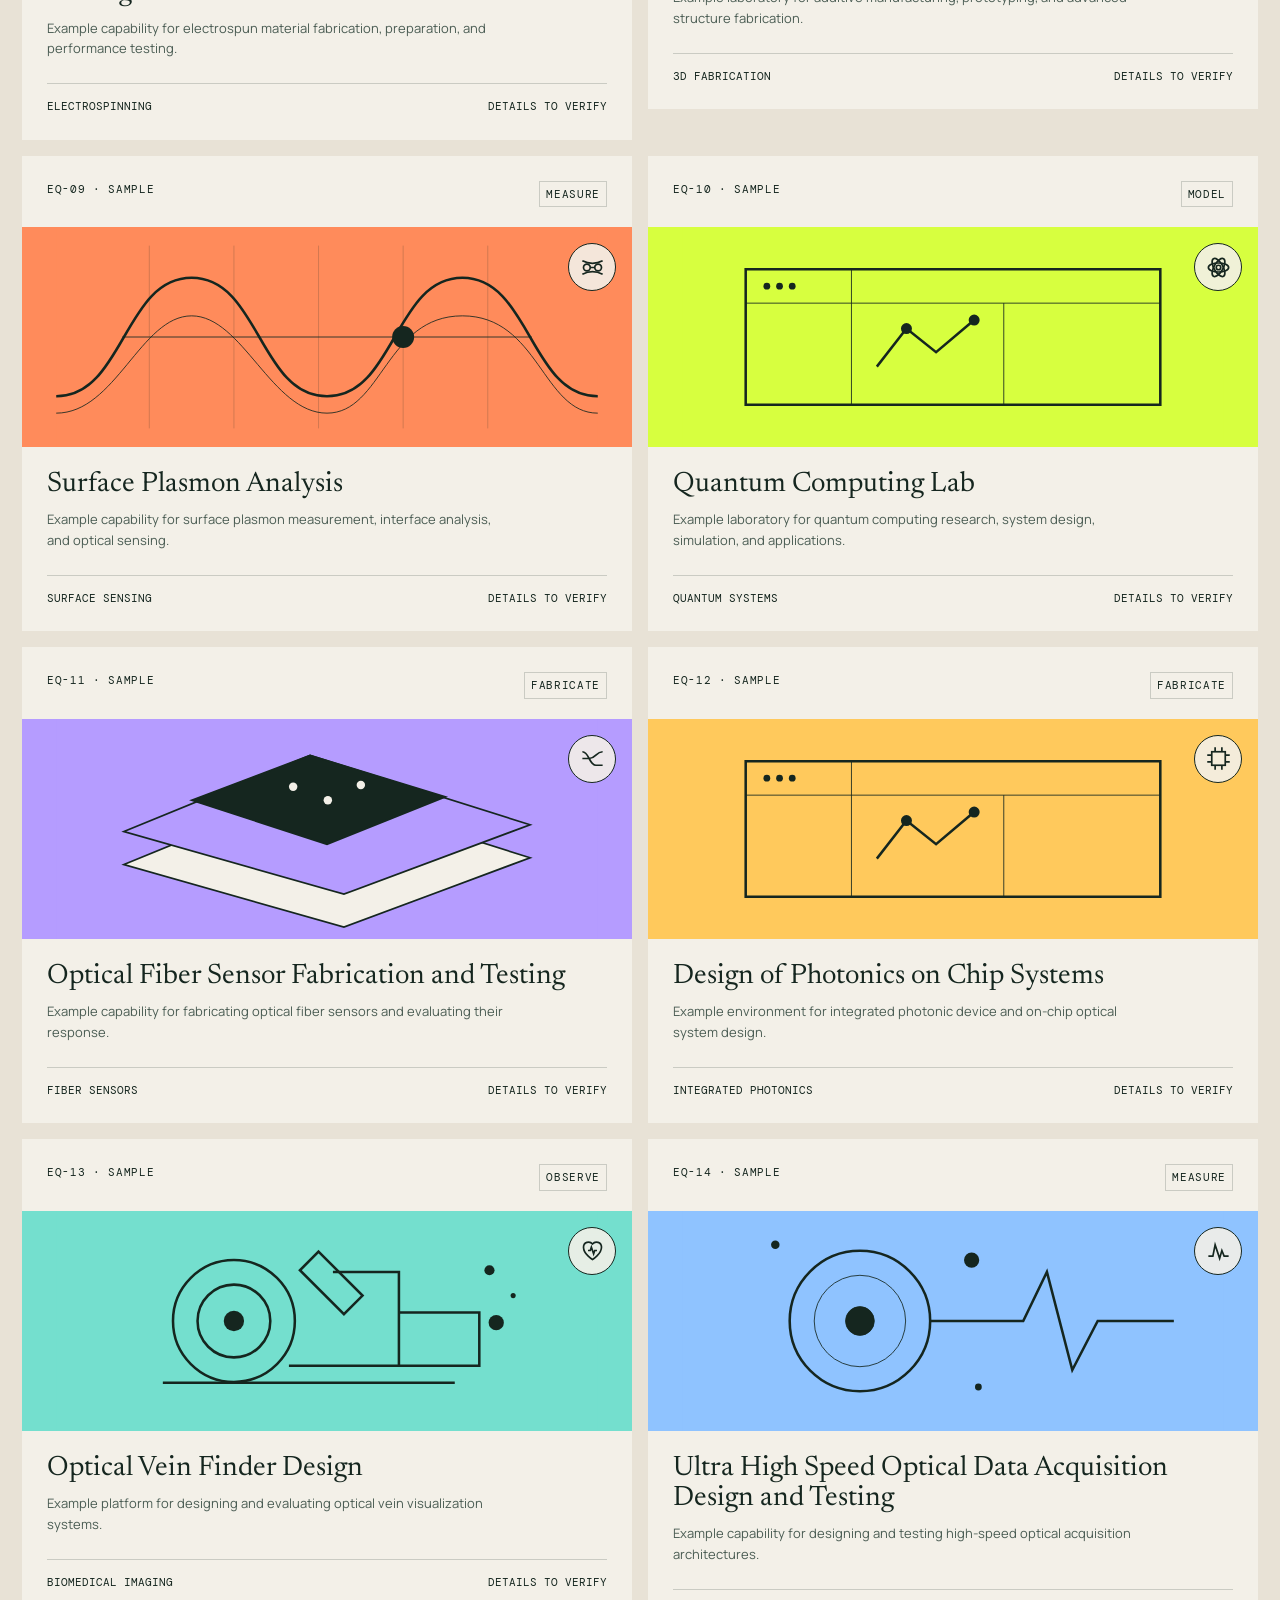
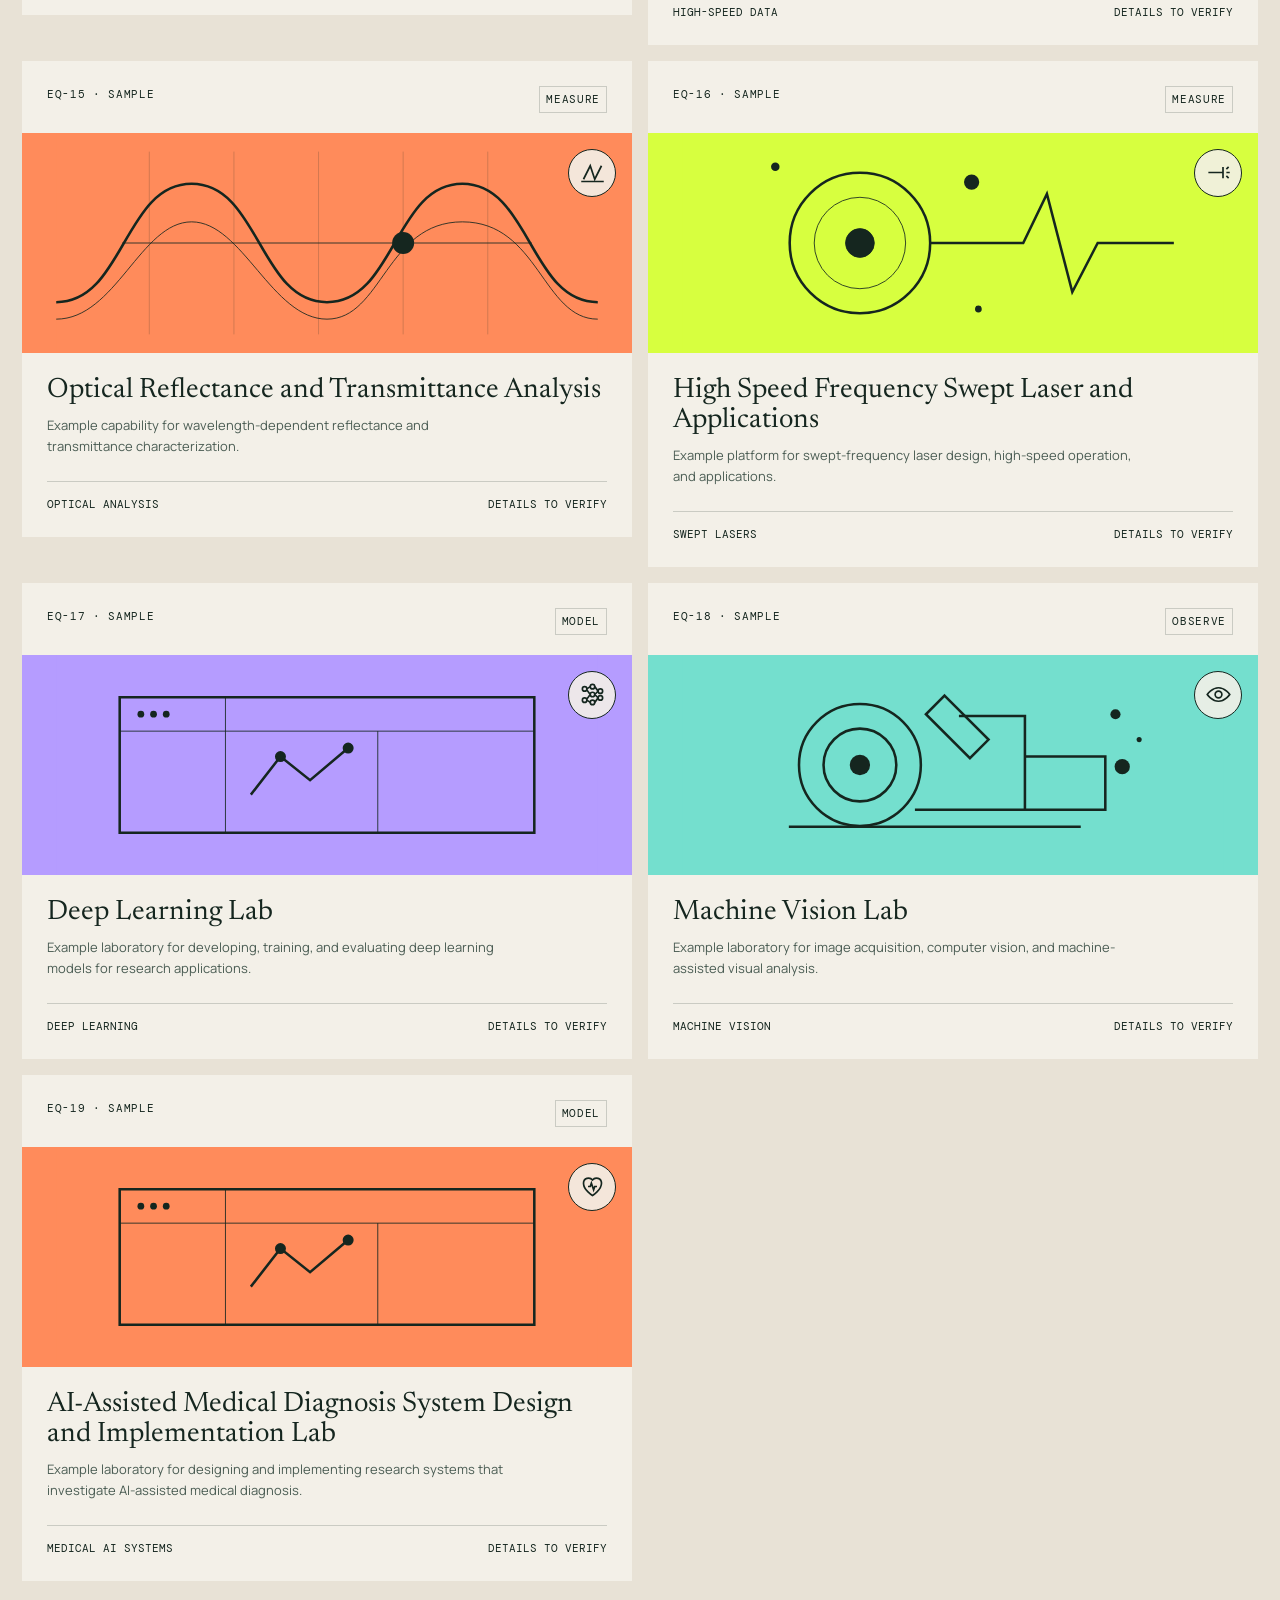
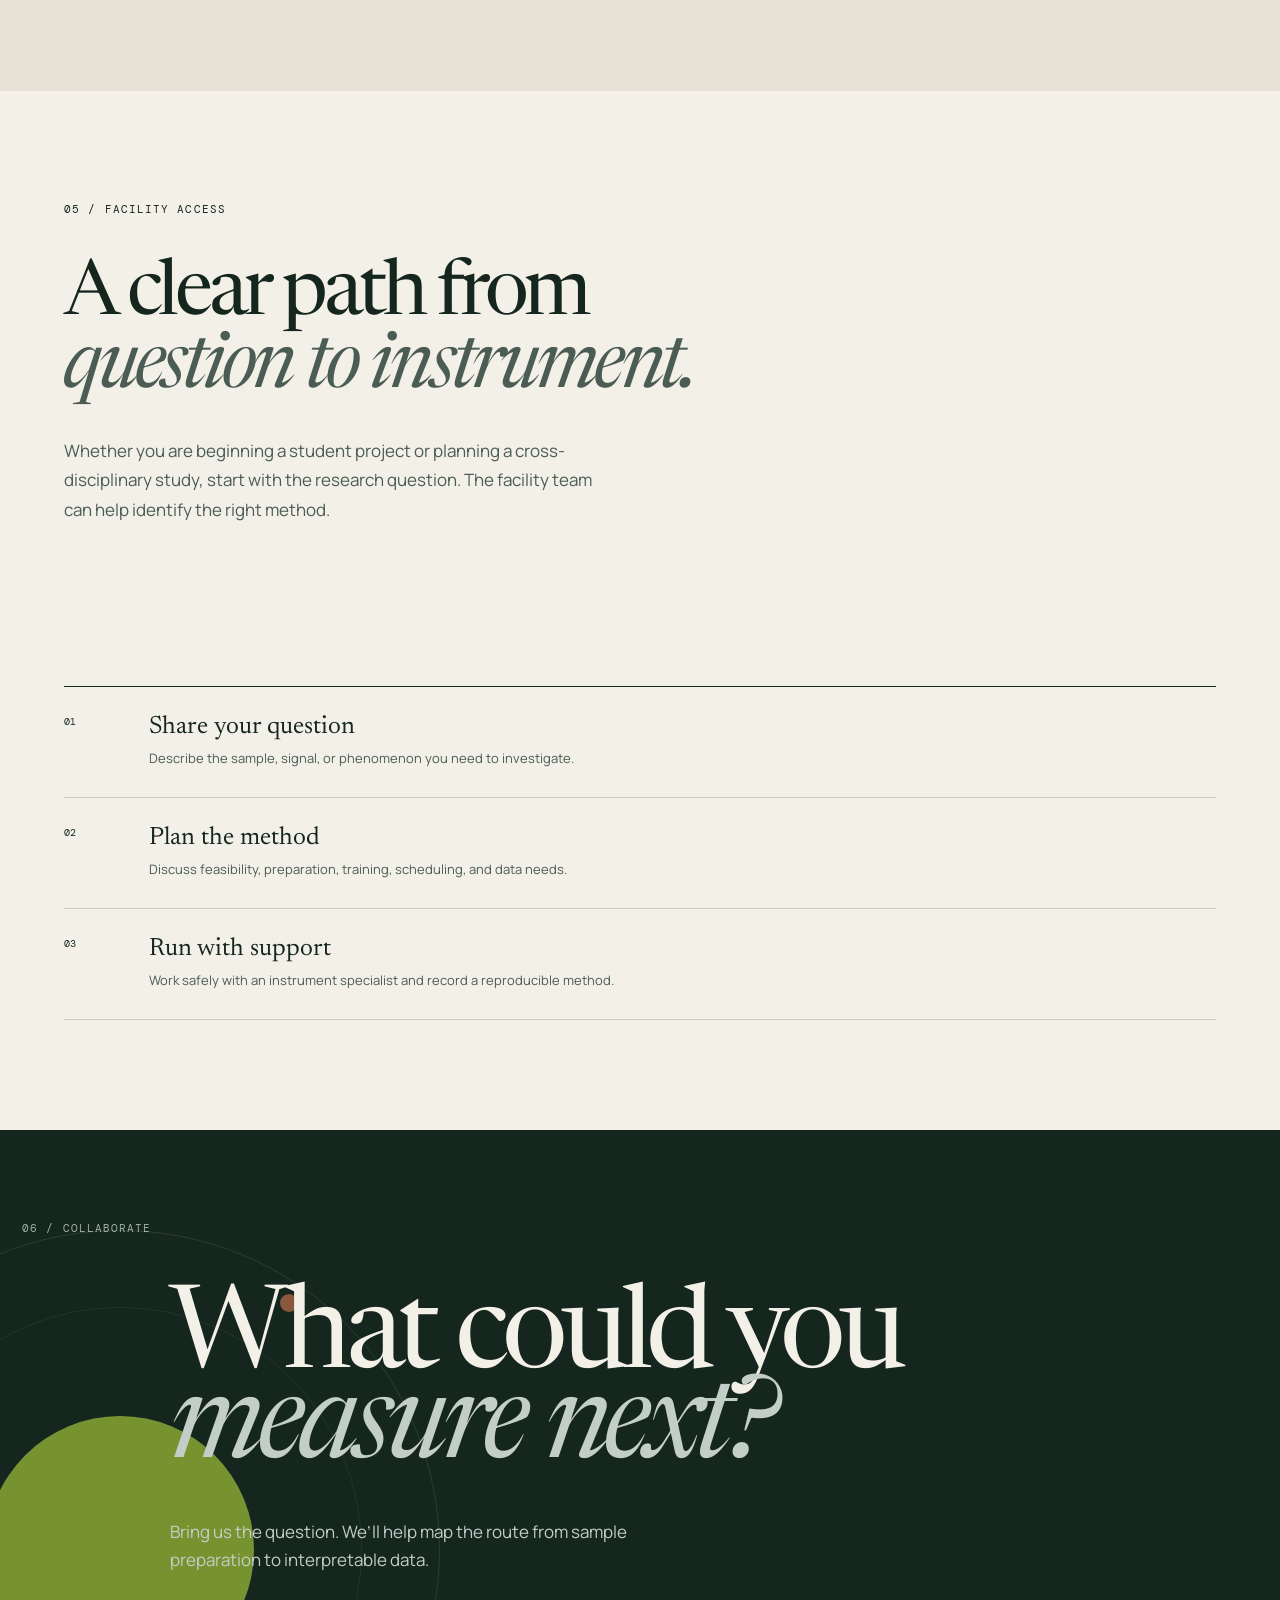
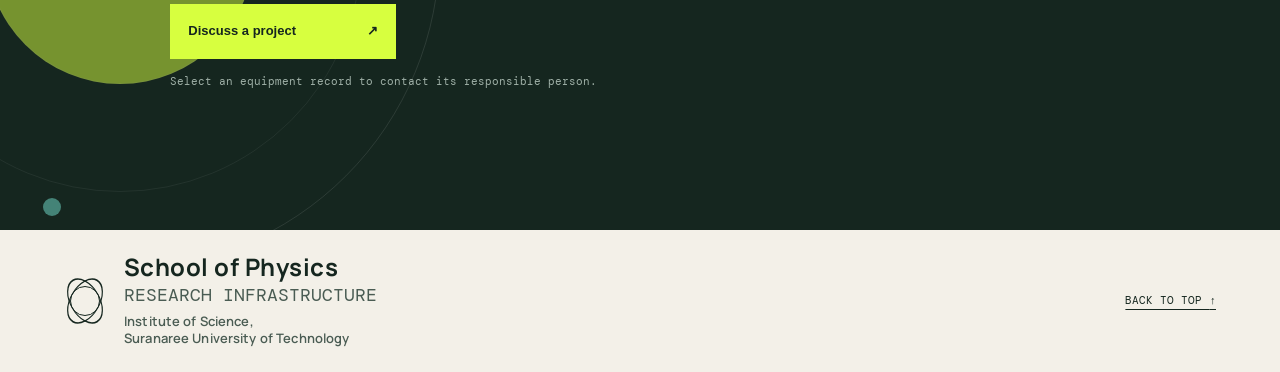
==== commit 3523d2a1: "Add student portal and directory" ====
--- a/index.html
+++ b/index.html
@@ -85,6 +85,7 @@
         <a href="#facilities">Facilities</a>
         <a href="#equipment">Equipment</a>
         <a href="faculty.html">Faculty</a>
+        <a href="students.html">Students</a>
         <a href="services.html">Services</a>
         <a href="#access">Access</a>
         <a class="nav-cta" href="#contact">Start a conversation <span aria-hidden="true">↗</span></a>
--- a/styles.css
+++ b/styles.css
@@ -311,6 +311,11 @@
   border-top: 1px solid var(--line); font: 9px/1.45 var(--mono); text-transform: uppercase;
 }
 .service-card-foot b { font: 600 12px/1.35 var(--sans); text-transform: none; }
+.student-select-filters { display: grid; grid-template-columns: repeat(4, minmax(0, 1fr)); gap: 12px; margin: 0 0 24px; }
+.student-select-filters label { display: grid; gap: 7px; color: var(--ink-soft); font: 9px var(--mono); text-transform: uppercase; }
+.student-select-filters select { min-height: 42px; padding: 0 12px; color: var(--ink); border: 1px solid var(--line); background: var(--paper); font: 12px var(--sans); }
+.student-public-card { min-height: 430px; }
+.student-public-card .faculty-tags { margin-bottom: 24px; }
 .services-coming-soon {
   grid-column: 1 / -1; min-height: 520px; padding: clamp(34px, 6vw, 76px); position: relative;
   display: grid; align-content: center; overflow: hidden; border: 1px solid var(--line); background: var(--ink); color: var(--paper);
@@ -682,6 +687,7 @@
   .services-hero .button { min-width: 0; }
   .services-grid { grid-template-columns: 1fr; }
   .service-card { min-height: 430px; }
+  .student-select-filters { grid-template-columns: 1fr; }
   .service-meta { grid-template-columns: 1fr; }
   .services-coming-soon { min-height: 520px; }
   .coming-soon-animation { width: 560px; right: -300px; opacity: .3; }
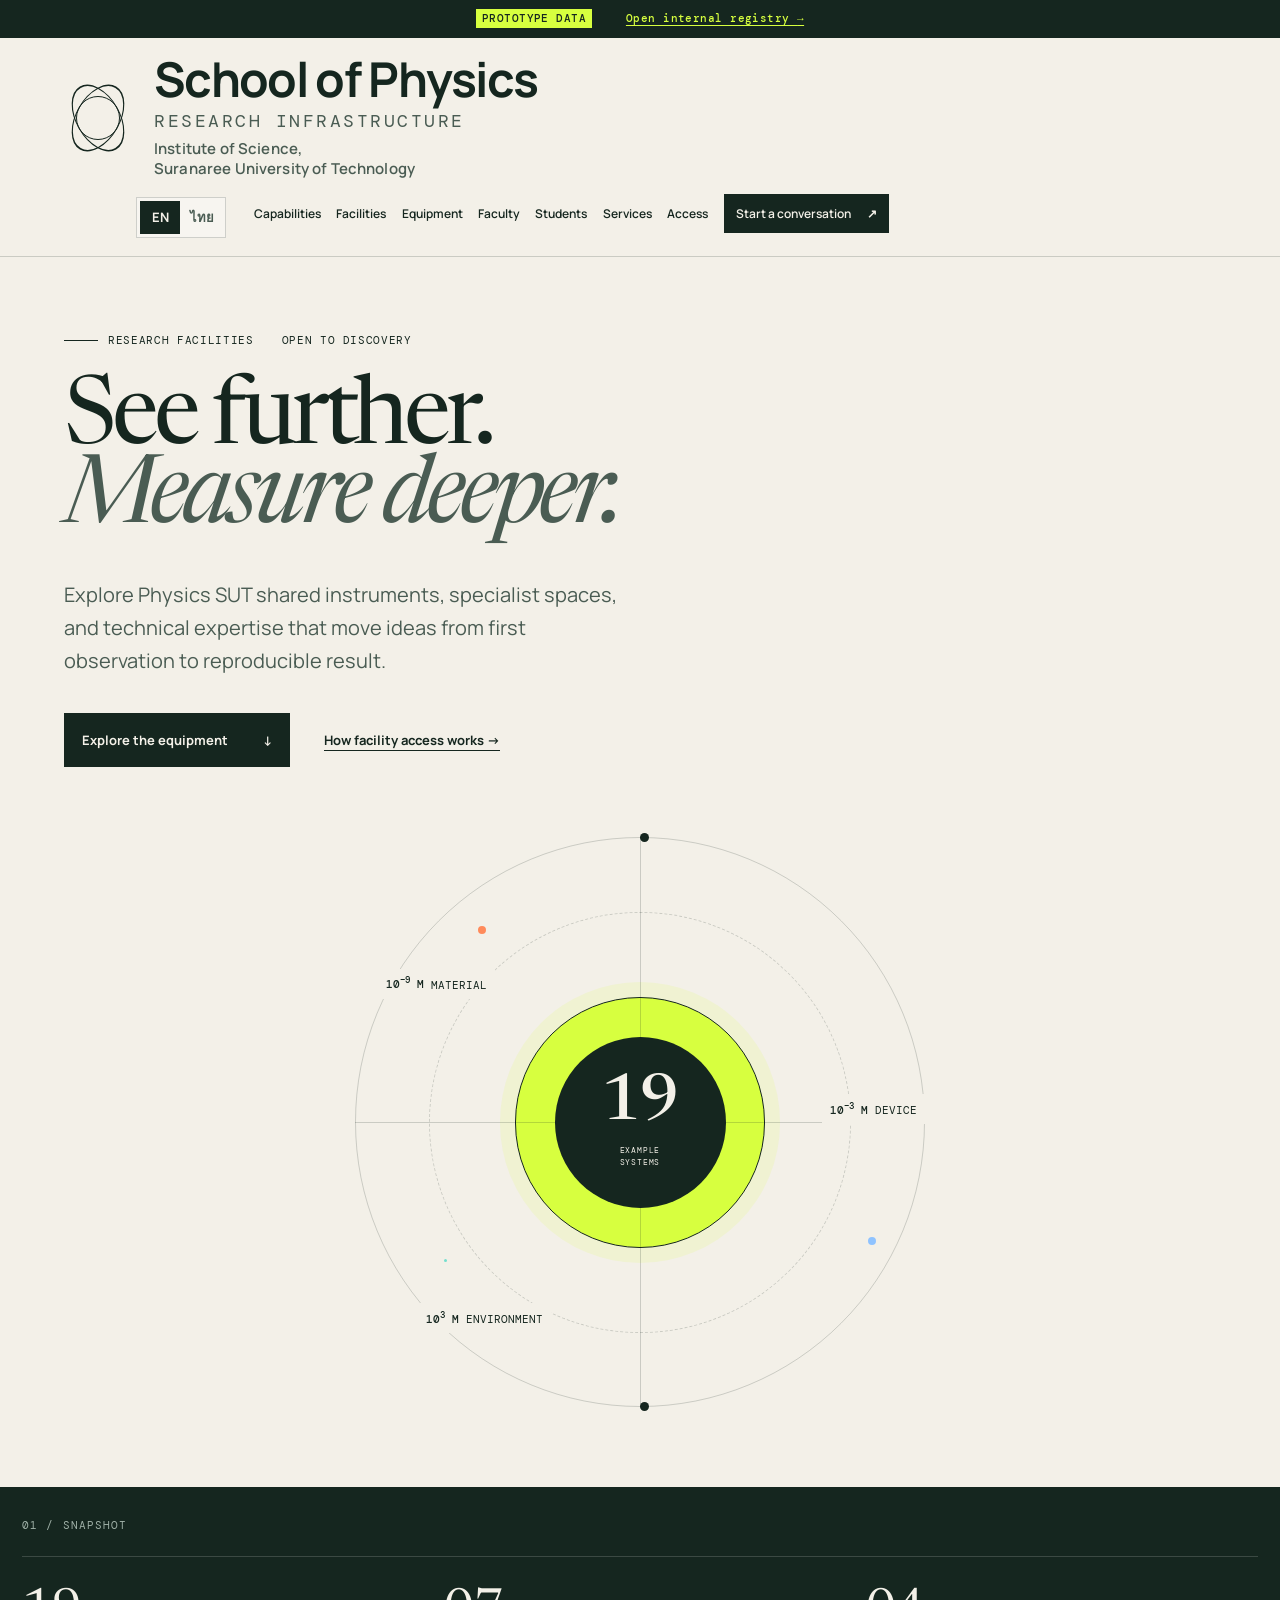
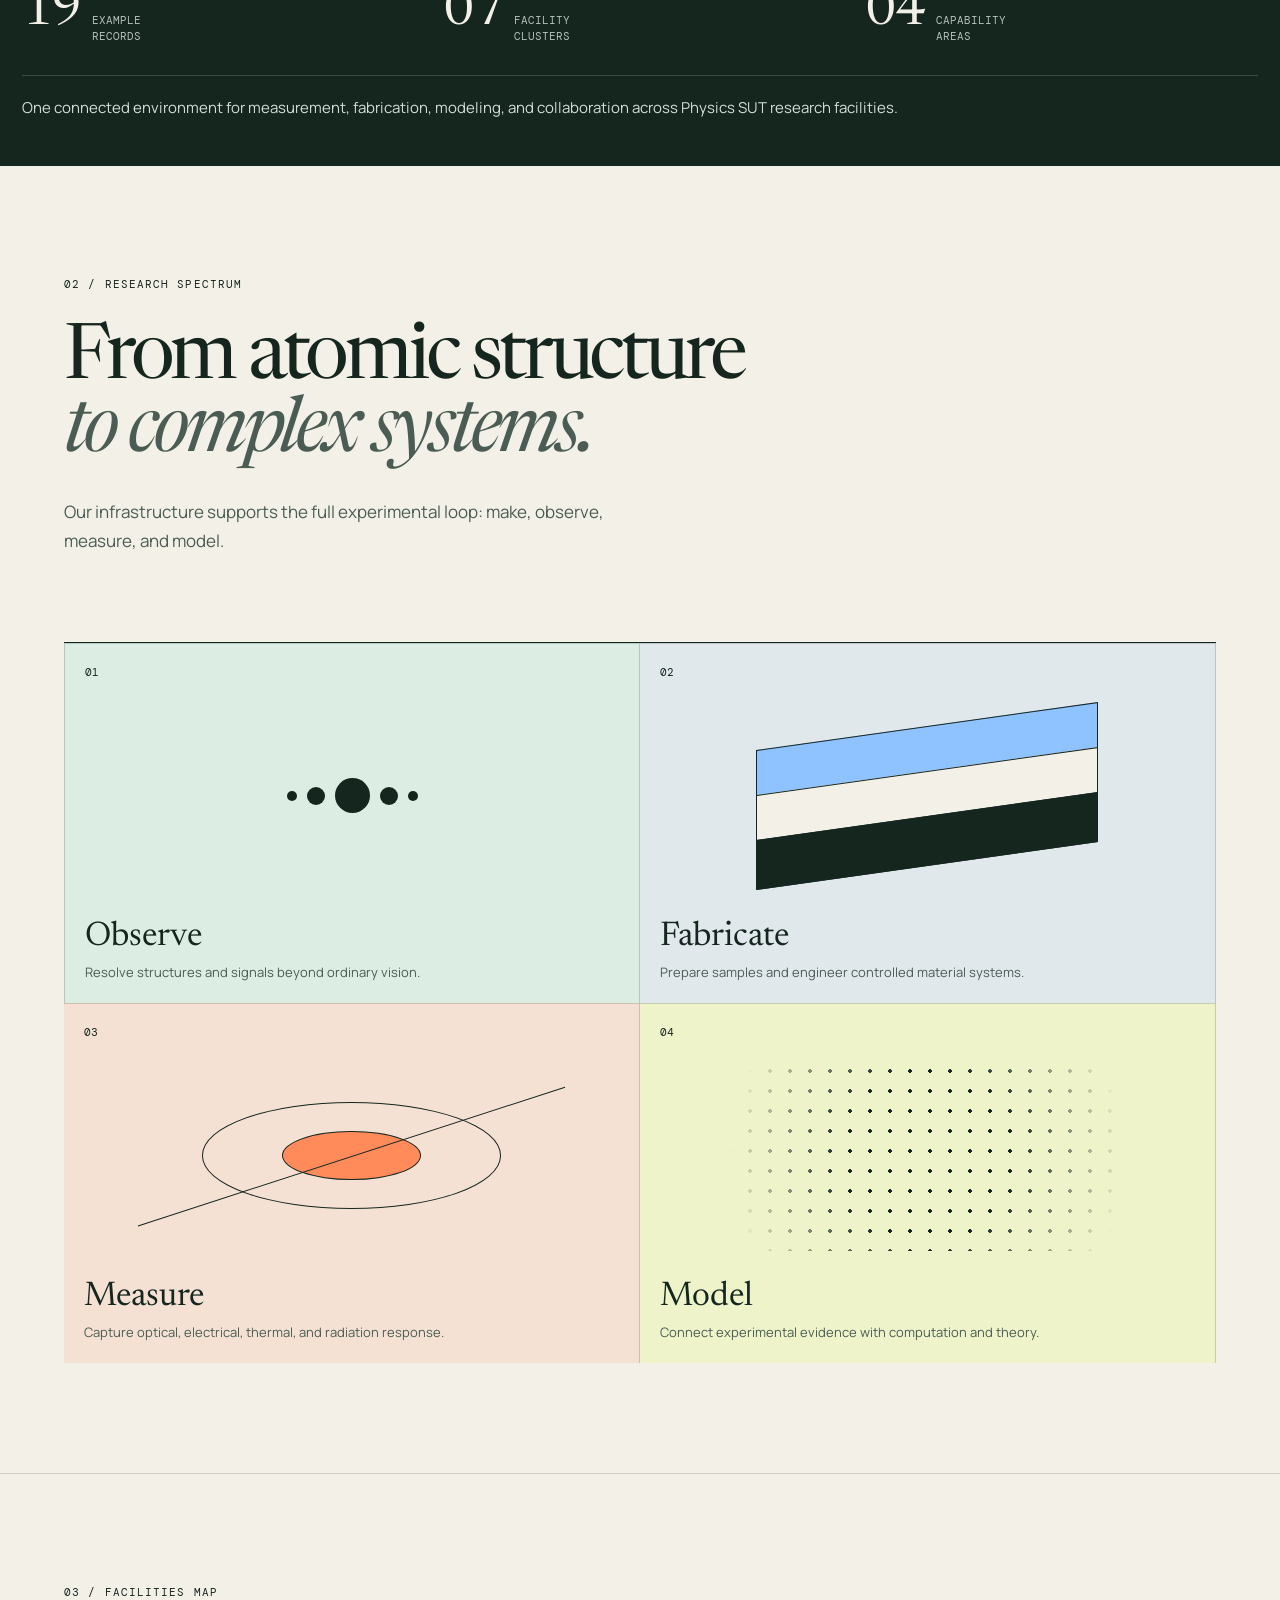
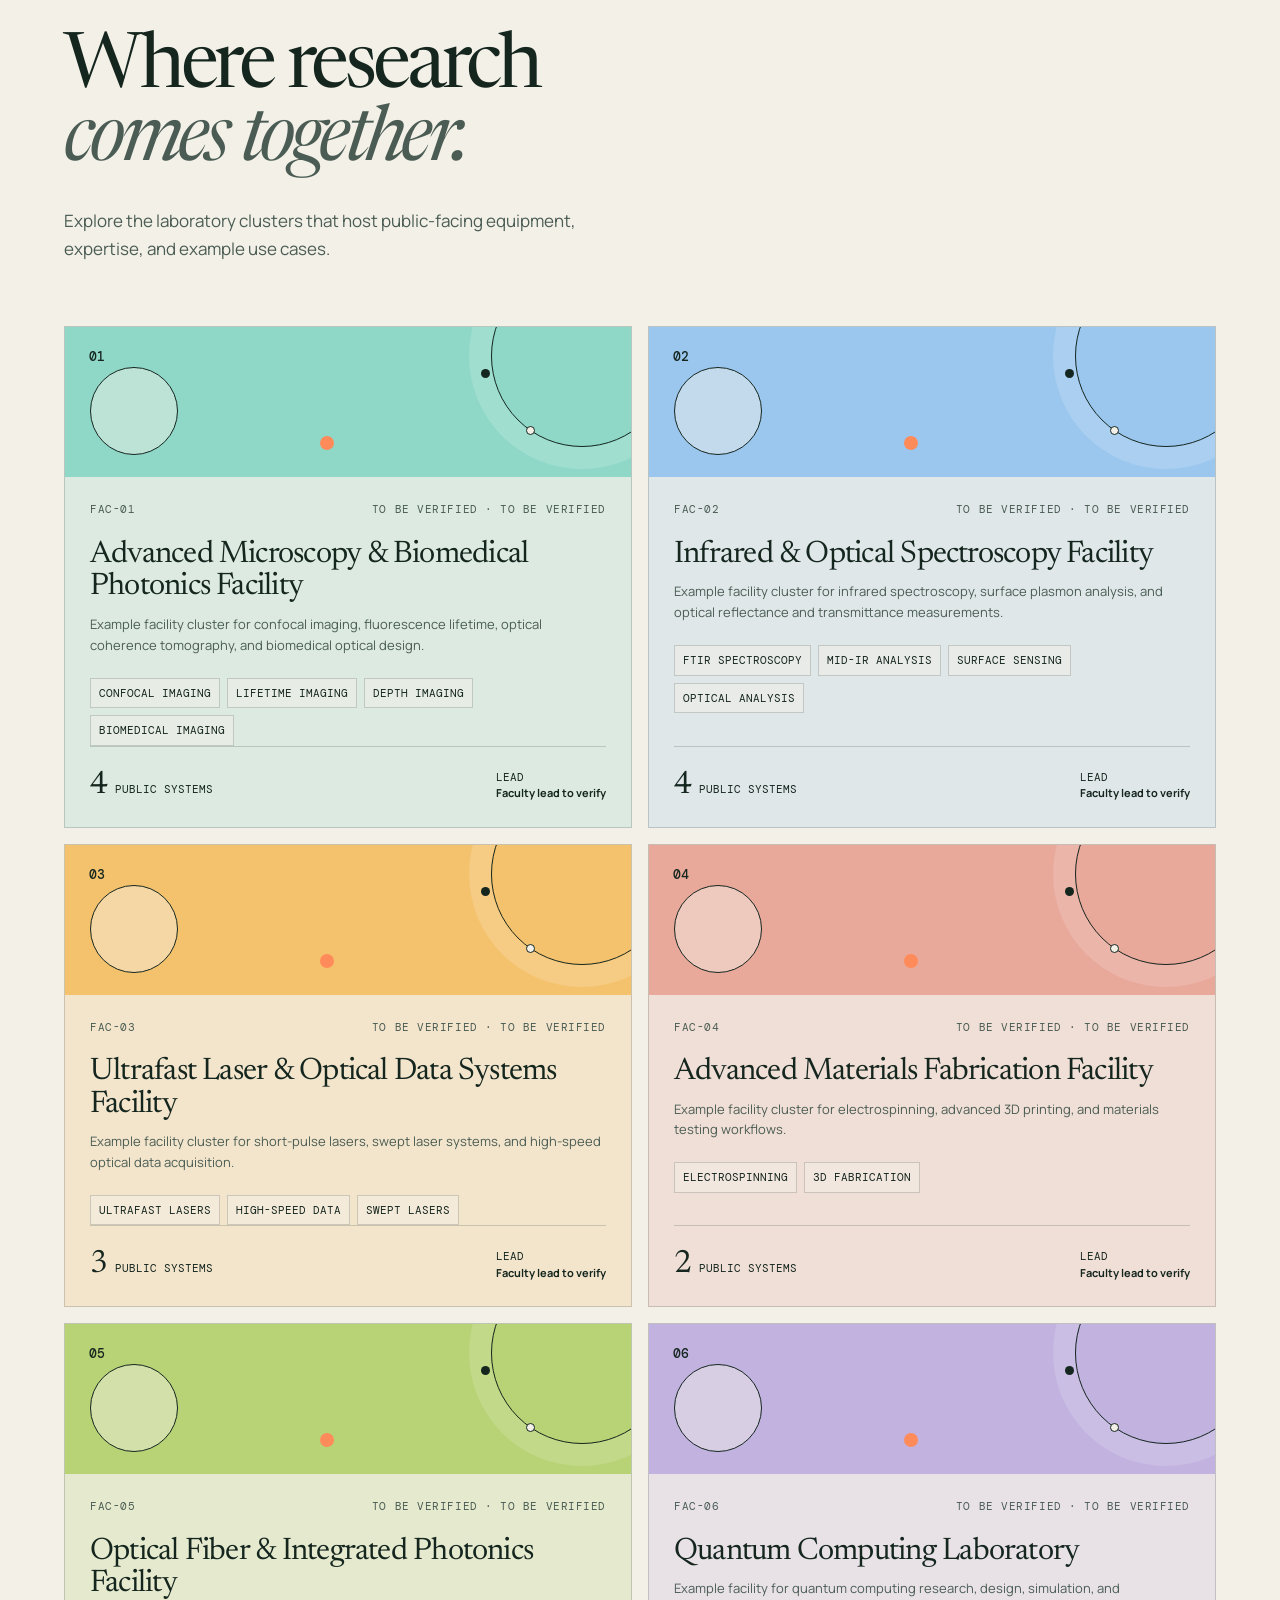
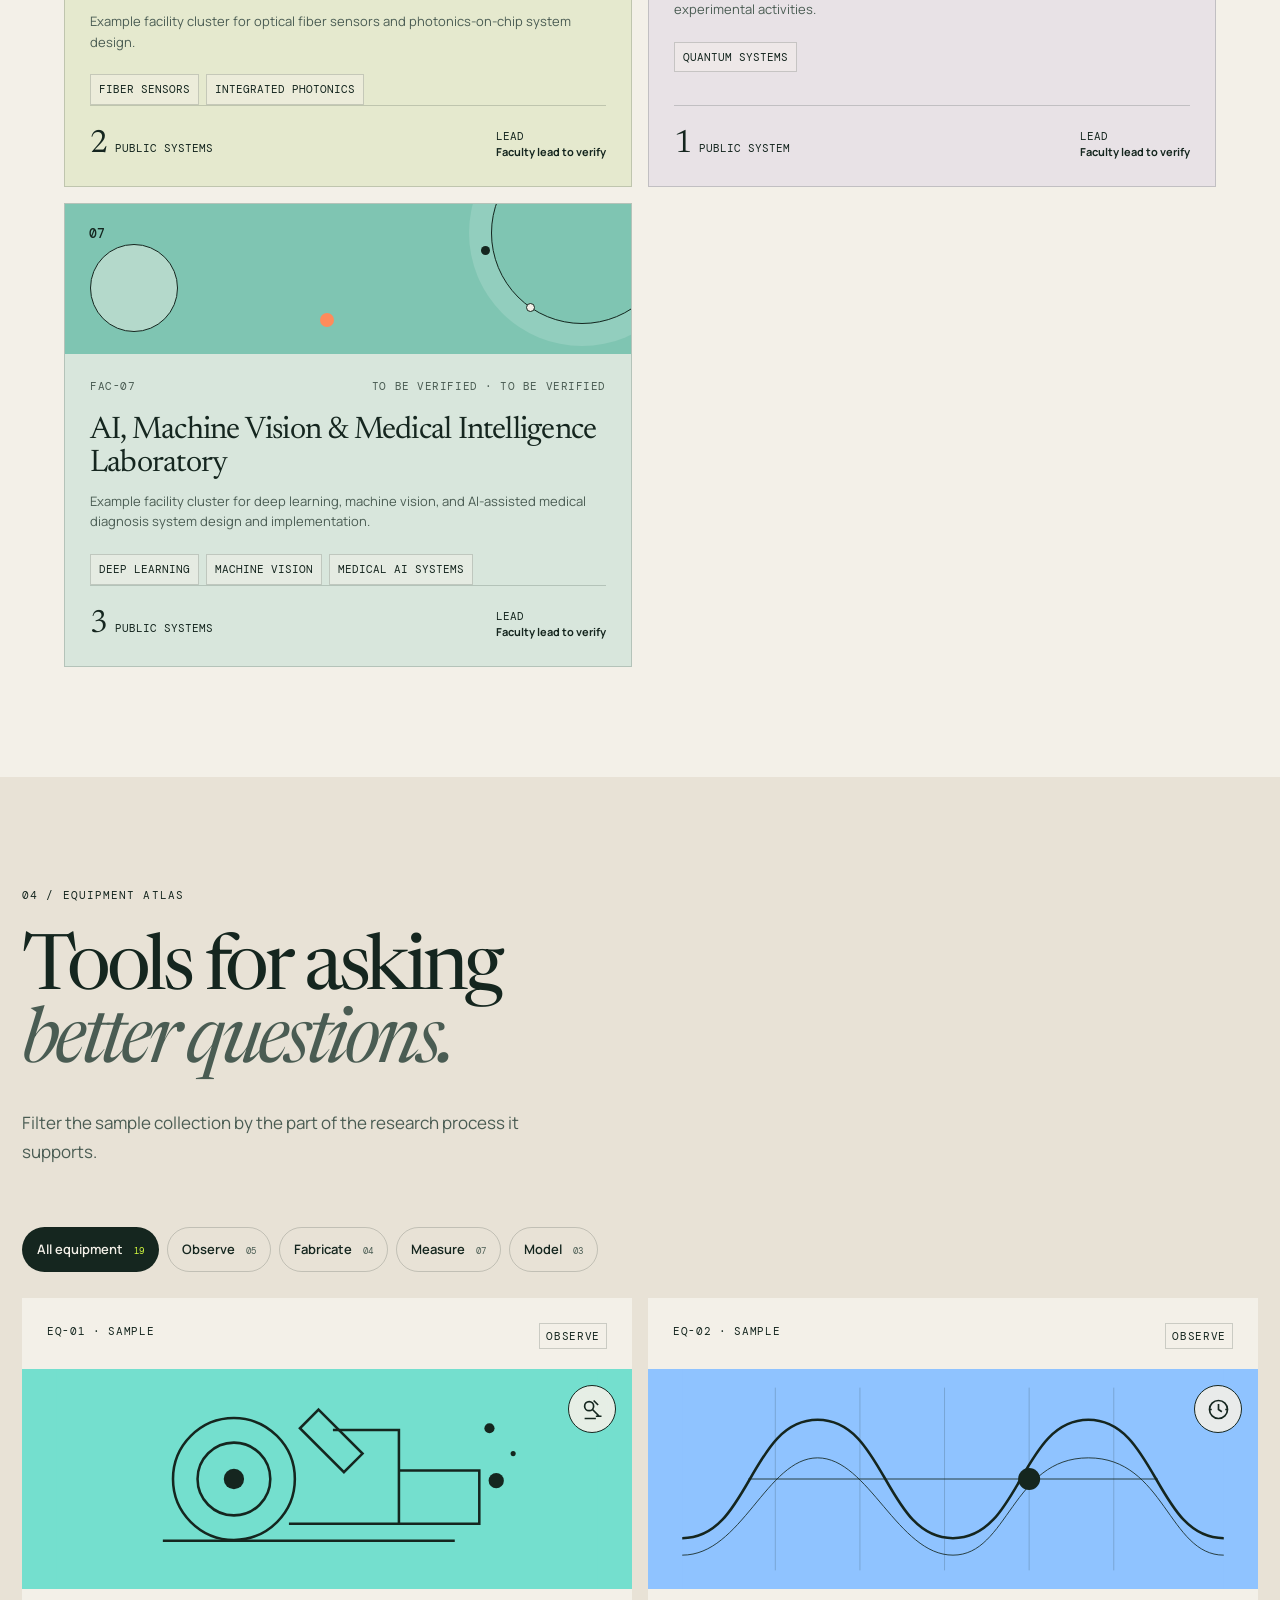
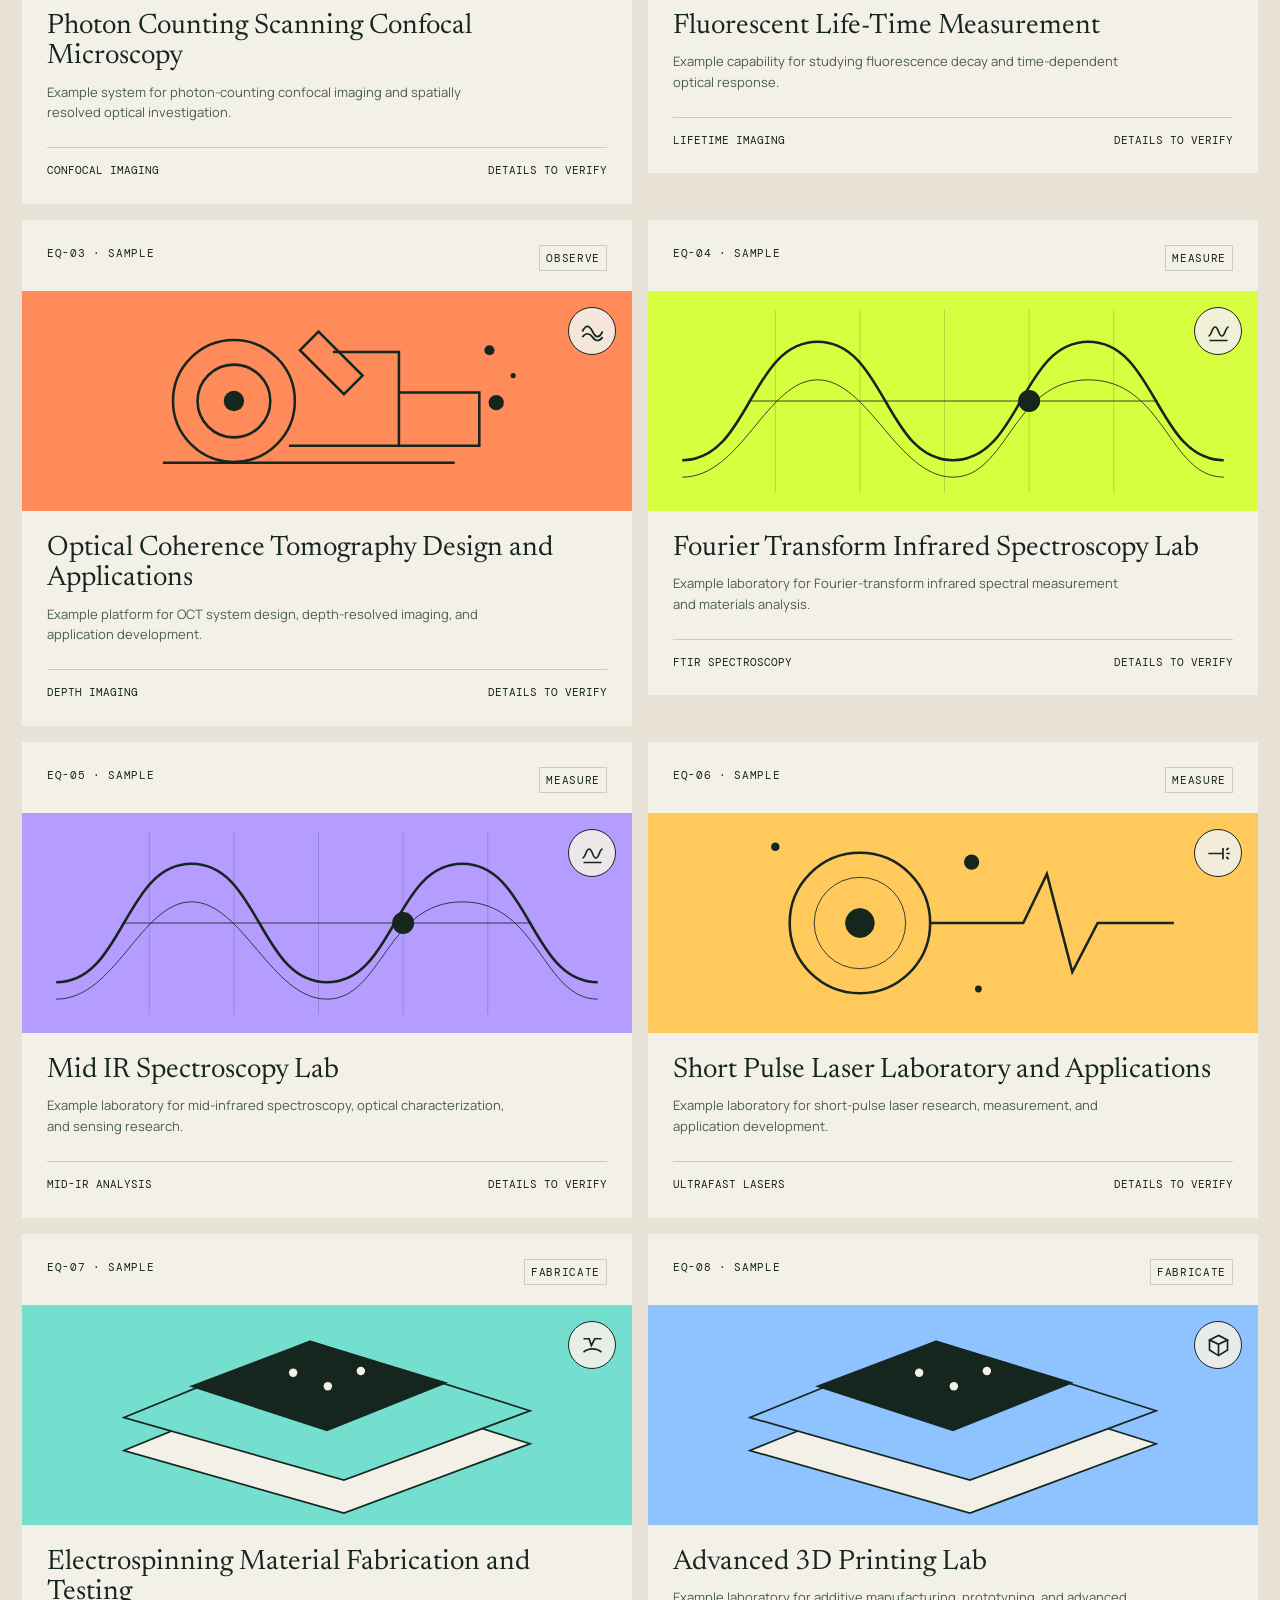
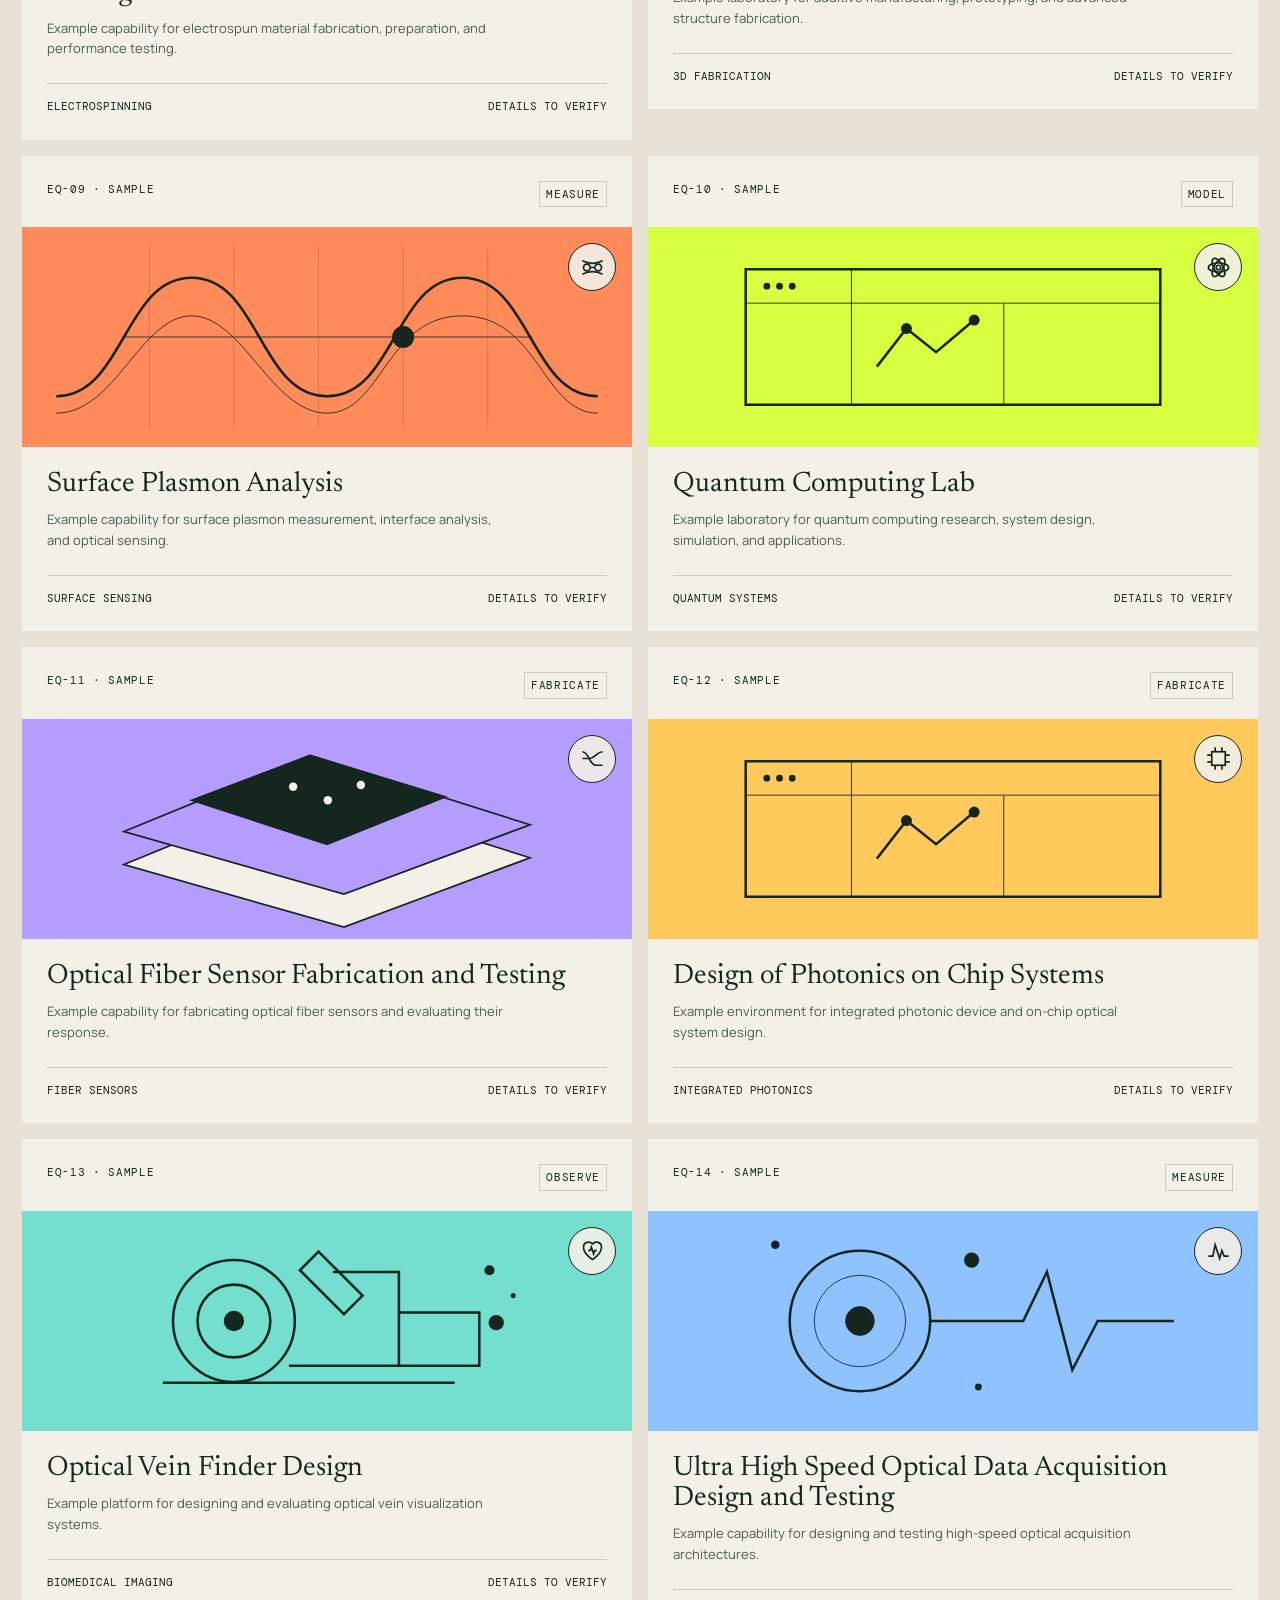
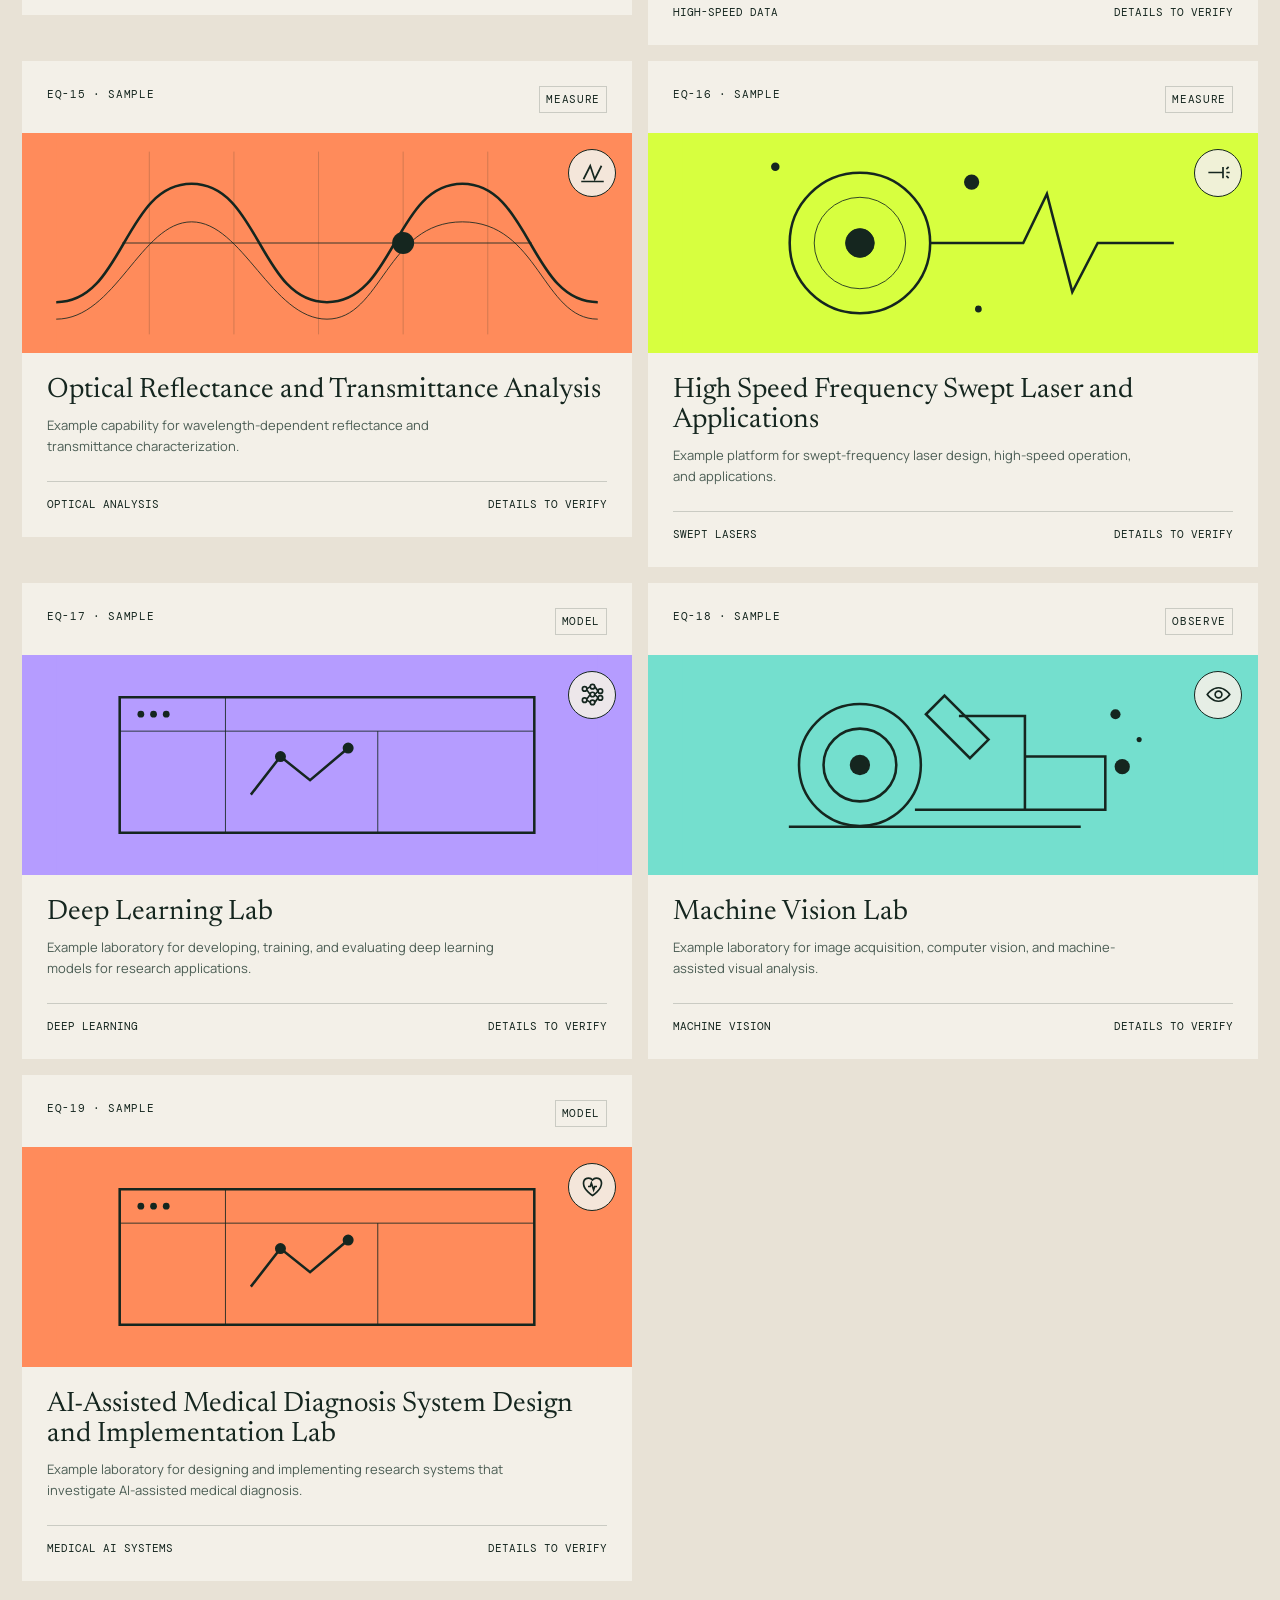
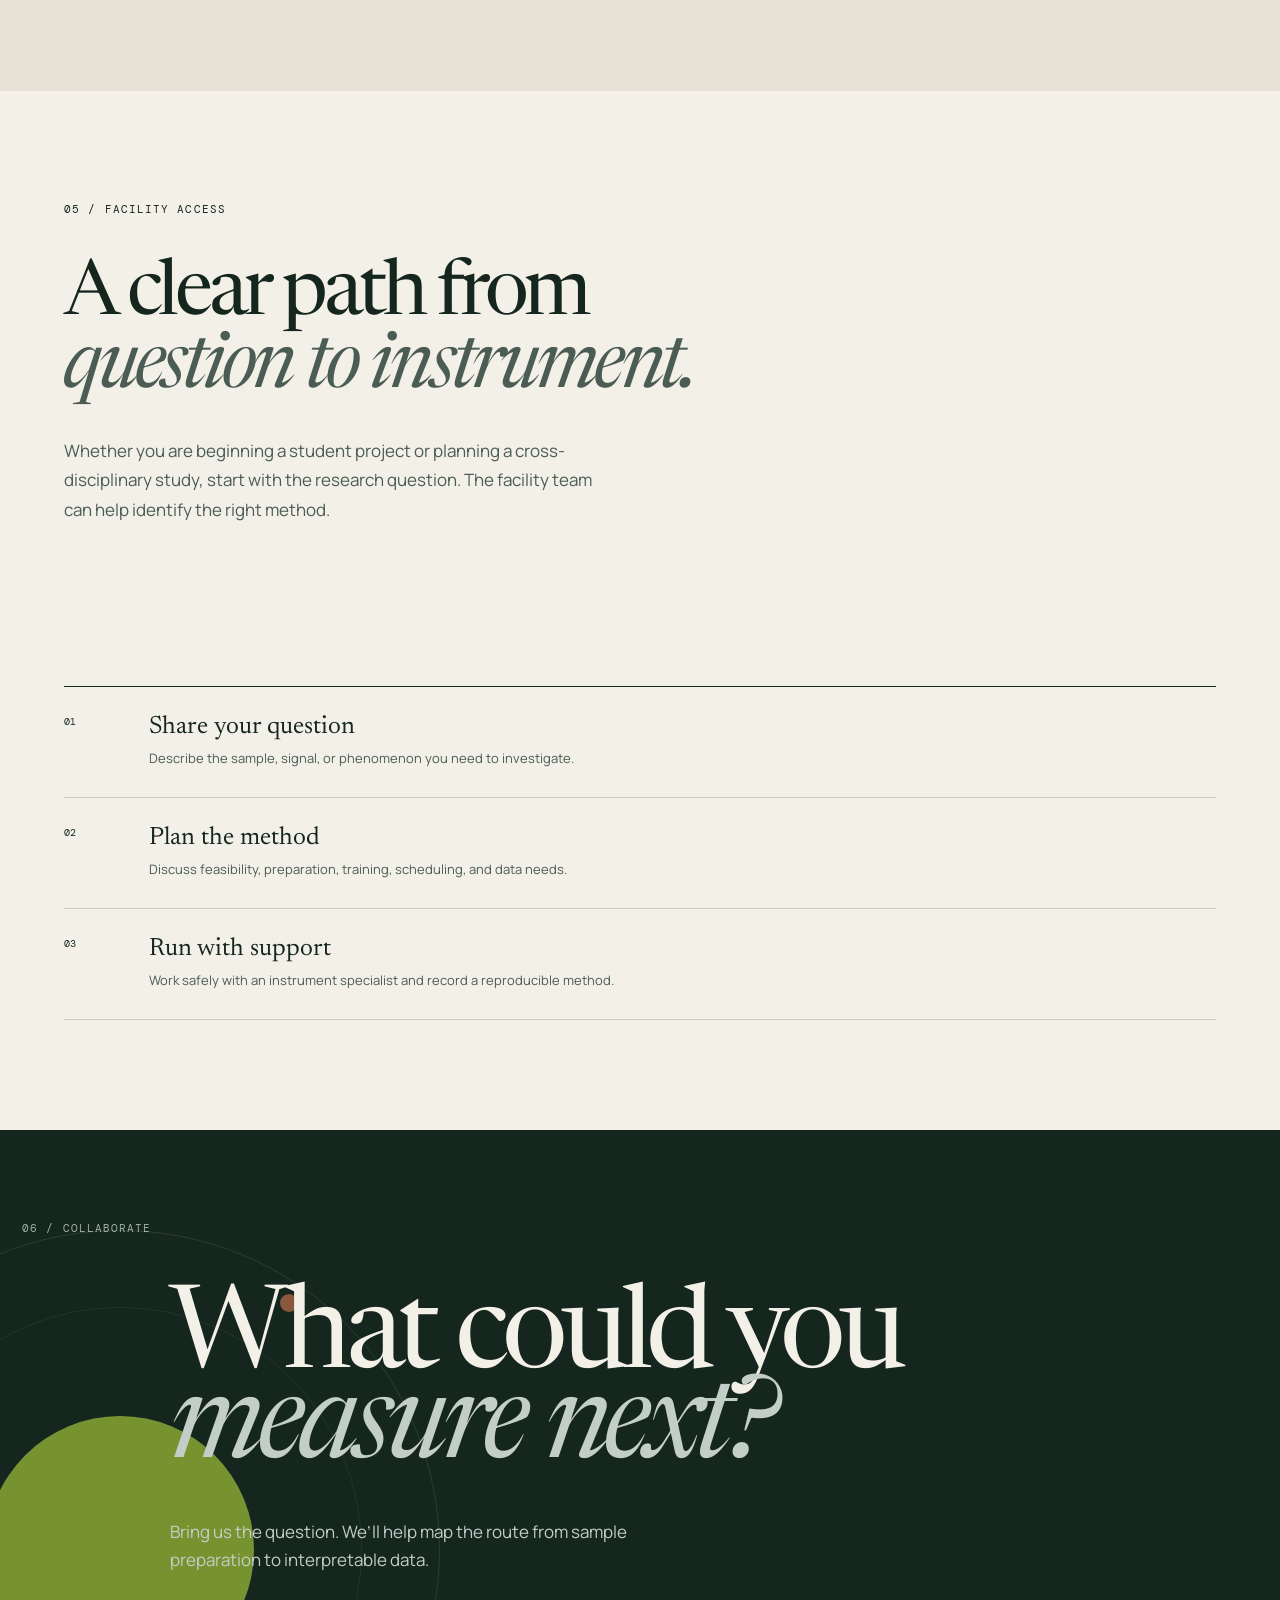
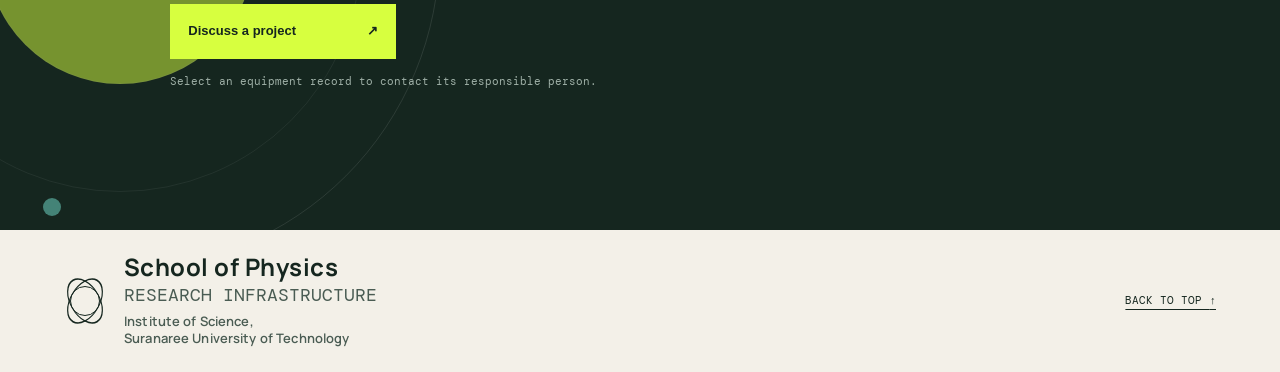
==== commit 6bcef695: "Add faculty advisees and custom domain" ====
--- a/index.html
+++ b/index.html
@@ -10,12 +10,12 @@
     <meta name="keywords" content="Physics SUT, SUT Physics, Suranaree University of Technology Physics, School of Physics SUT, Physics research facilities, SUT research equipment, เลเซอร์, โฟโตนิกส์, โฟตอนนิกส์, ควอนตัม, ฟิสิกส์ทฤษฎี, วัสดุนาโน" />
     <meta name="author" content="School of Physics, Suranaree University of Technology" />
     <meta name="robots" content="index, follow" />
-    <link rel="canonical" href="https://thebeatzzz.github.io/sut-physics-facilities/" />
+    <link rel="canonical" href="https://physics-sut-portal.org/" />
     <meta property="og:site_name" content="Physics SUT Research Infrastructure" />
     <meta property="og:type" content="website" />
     <meta property="og:title" content="Physics SUT Research Infrastructure" />
     <meta property="og:description" content="Shared instruments, facilities, faculty expertise, and collaboration pathways from the School of Physics at Suranaree University of Technology." />
-    <meta property="og:url" content="https://thebeatzzz.github.io/sut-physics-facilities/" />
+    <meta property="og:url" content="https://physics-sut-portal.org/" />
     <meta name="twitter:card" content="summary" />
     <meta name="twitter:title" content="Physics SUT Research Infrastructure" />
     <meta name="twitter:description" content="Explore School of Physics SUT facilities, equipment, faculty expertise, and services." />
@@ -26,7 +26,7 @@
         "@type": "CollegeOrUniversity",
         "name": "School of Physics, Suranaree University of Technology",
         "alternateName": ["Physics SUT", "SUT Physics"],
-        "url": "https://thebeatzzz.github.io/sut-physics-facilities/",
+        "url": "https://physics-sut-portal.org/",
         "parentOrganization": {
           "@type": "CollegeOrUniversity",
           "name": "Suranaree University of Technology",
@@ -35,7 +35,7 @@
         "department": {
           "@type": "Organization",
           "name": "School of Physics",
-          "url": "https://thebeatzzz.github.io/sut-physics-facilities/"
+          "url": "https://physics-sut-portal.org/"
         },
         "description": "Physics SUT research infrastructure, facilities, equipment, faculty expertise, services, and collaboration pathways.",
         "keywords": "Physics SUT, SUT Physics, เลเซอร์, โฟโตนิกส์, โฟตอนนิกส์, ควอนตัม, ฟิสิกส์ทฤษฎี, วัสดุนาโน, laser, photonics, quantum, theoretical physics, nanomaterials"
--- a/styles.css
+++ b/styles.css
@@ -156,6 +156,7 @@
 .signal-grid strong { font: 400 clamp(34px, 4vw, 58px)/1 var(--serif); }
 .signal-grid span { max-width: 80px; color: #b4c1ba; font: 9px/1.5 var(--mono); text-transform: uppercase; }
 .signal-grid > p { margin: 0; color: #d4ddd7; font-size: 14px; line-height: 1.6; }
+.faculty-profile-hero + .signal-strip .signal-grid { grid-template-columns: repeat(4, 1fr) 1.6fr; }
 
 .section-shell { width: min(100%, var(--max)); margin: 0 auto; padding: 110px clamp(22px, 5vw, 72px); }
 .section-heading { display: grid; grid-template-columns: .38fr 1fr; gap: 30px; align-items: start; }
@@ -585,15 +586,31 @@
 .profile-platform-label { min-width: 0; overflow-wrap: anywhere; }
 .profile-link-arrow { color: var(--ink-soft); font-size: 13px; line-height: 1; }
 .profile-link-grid a:hover .profile-link-arrow { color: var(--ink); transform: translate(1px, -1px); }
-.profile-equipment-grid {
+.profile-equipment-grid,
+.profile-advisee-grid {
   display: grid; grid-template-columns: repeat(3, minmax(0, 1fr)); gap: 16px; margin-top: 28px;
 }
-.profile-equipment-grid article {
+.profile-equipment-grid article,
+.profile-advisee-grid article {
   min-height: 210px; padding: 22px; border: 1px solid var(--line); background: var(--paper);
 }
-.profile-equipment-grid span { font: 9px var(--mono); text-transform: uppercase; color: var(--ink-soft); }
-.profile-equipment-grid h3 { margin: 38px 0 10px; font: 400 28px/1.04 var(--serif); }
-.profile-equipment-grid p { margin: 0; color: var(--ink-soft); font-size: 13px; line-height: 1.6; }
+.profile-equipment-grid span,
+.profile-advisee-grid span { font: 9px var(--mono); text-transform: uppercase; color: var(--ink-soft); }
+.profile-equipment-grid h3,
+.profile-advisee-grid h3 { margin: 38px 0 10px; font: 400 28px/1.04 var(--serif); }
+.profile-equipment-grid p,
+.profile-advisee-grid p { margin: 0; color: var(--ink-soft); font-size: 13px; line-height: 1.6; }
+.profile-advisee-meta {
+  display: grid; grid-template-columns: repeat(3, minmax(0, 1fr)); gap: 10px;
+  margin: 20px 0 0; padding-top: 18px; border-top: 1px solid var(--line);
+}
+.profile-advisee-meta dt { margin: 0 0 4px; color: var(--ink-soft); font: 9px var(--mono); text-transform: uppercase; }
+.profile-advisee-meta dd { margin: 0; font-size: 12px; line-height: 1.35; }
+.profile-advisee-tags { display: flex; flex-wrap: wrap; gap: 6px; margin-top: 18px; }
+.profile-advisee-tags small {
+  padding: 5px 7px; border: 1px solid var(--line); background: #edf0e8;
+  color: var(--ink-soft); font: 9px/1.2 var(--mono); text-transform: uppercase;
+}
 
 @keyframes slow-spin { to { transform: rotate(360deg); } }
 @keyframes pulse { 50% { transform: translateY(-9px); opacity: .55; } }
@@ -636,7 +653,9 @@
   .expertise-grid { grid-template-columns: repeat(2, minmax(0, 1fr)); }
   .faculty-profile-hero { min-height: auto; grid-template-columns: 1fr; gap: 70px; padding-top: 75px; }
   .profile-orbit { justify-self: center; width: min(88vw, 560px); }
-  .profile-sections, .profile-equipment-grid, .profile-metric-grid { grid-template-columns: repeat(2, minmax(0, 1fr)); }
+  .faculty-profile-hero + .signal-strip .signal-grid { grid-template-columns: repeat(2, 1fr); }
+  .faculty-profile-hero + .signal-strip .signal-grid > p { grid-column: 1 / -1; }
+  .profile-sections, .profile-equipment-grid, .profile-advisee-grid, .profile-metric-grid { grid-template-columns: repeat(2, minmax(0, 1fr)); }
 }
 
 @media (min-width: 800px) and (max-width: 1340px) {
@@ -701,7 +720,8 @@
   .faculty-profile-hero { padding-top: 58px; padding-bottom: 60px; gap: 50px; }
   .faculty-profile-hero h1 { font-size: clamp(52px, 16vw, 76px); }
   .profile-actions { align-items: stretch; flex-direction: column; gap: 18px; }
-  .profile-sections, .profile-equipment-grid, .profile-metric-grid { grid-template-columns: 1fr; }
+  .profile-sections, .profile-equipment-grid, .profile-advisee-grid, .profile-metric-grid { grid-template-columns: 1fr; }
+  .profile-advisee-meta { grid-template-columns: 1fr; }
   .public-facility-grid { grid-template-columns: 1fr; margin-top: 42px; }
   .public-facility-card { min-height: 390px; }
   .filters { flex-wrap: nowrap; overflow-x: auto; padding-bottom: 8px; }.filter { flex: 0 0 auto; }
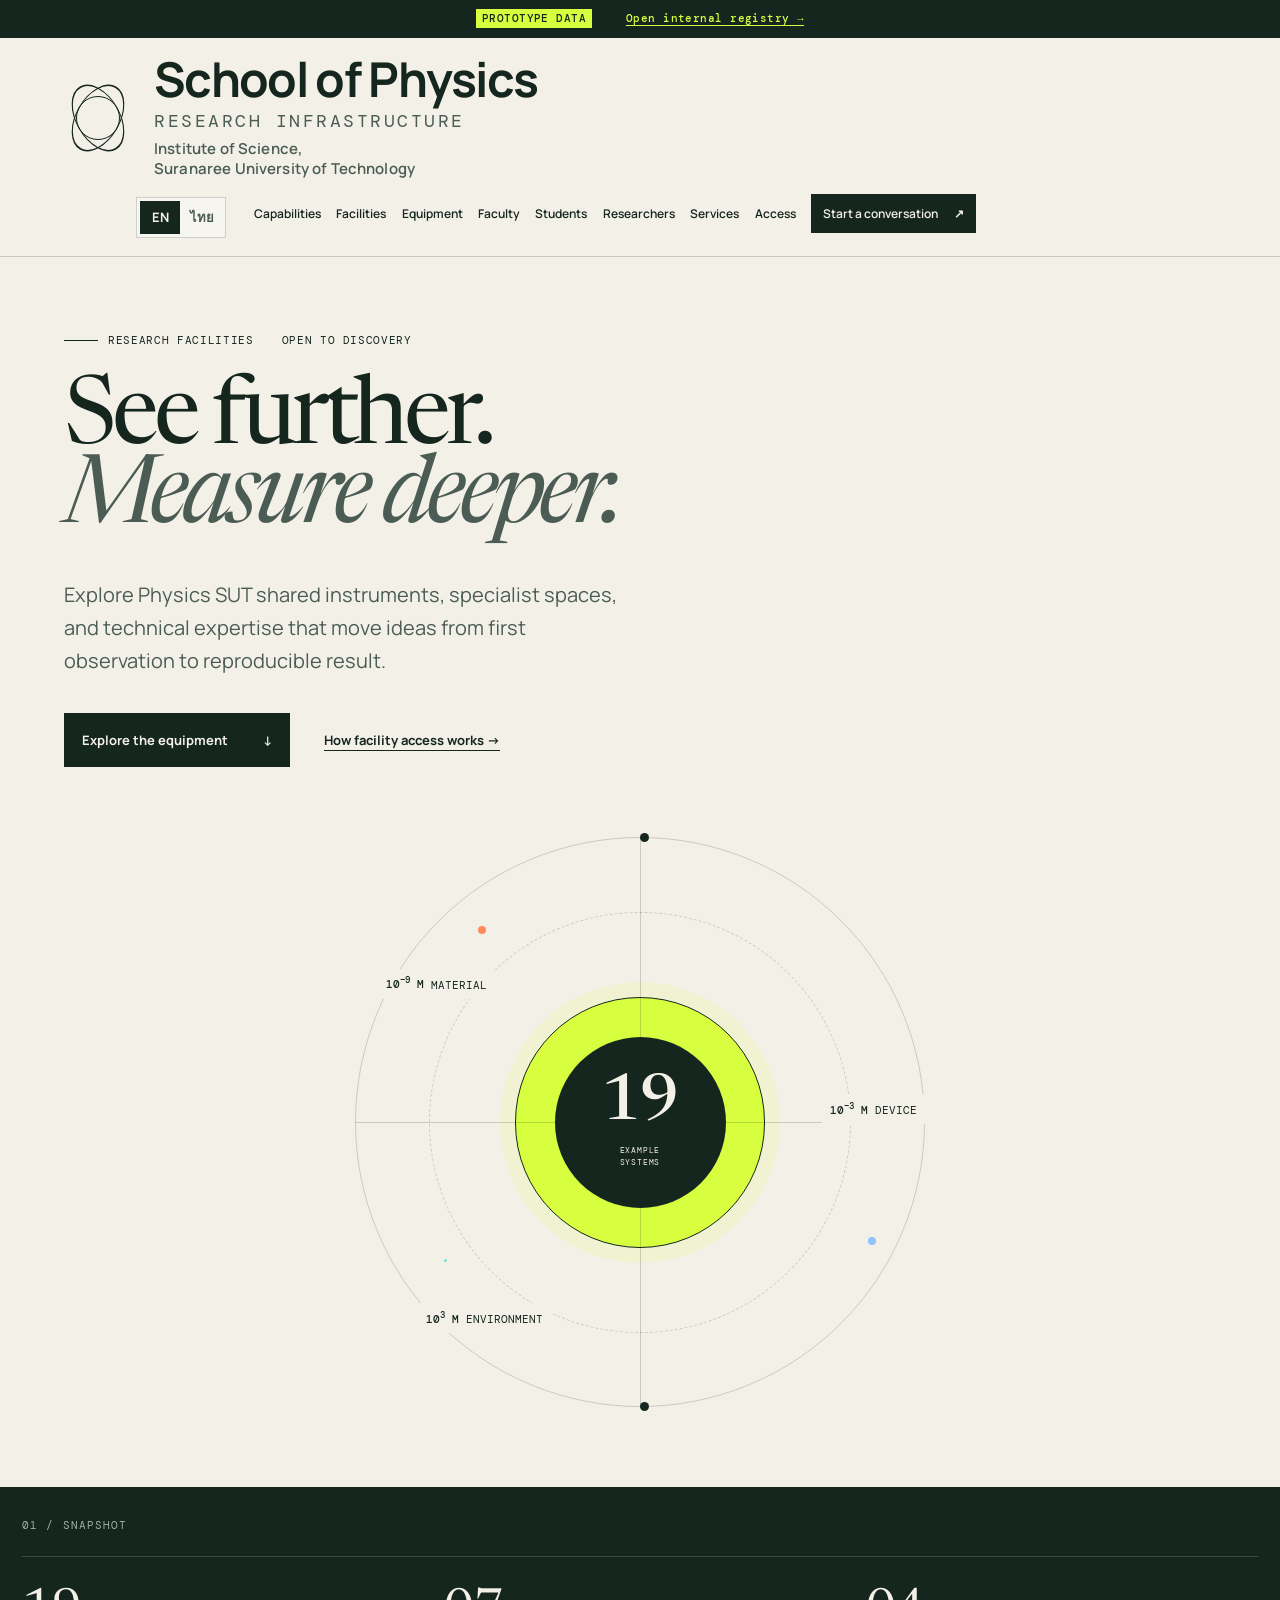
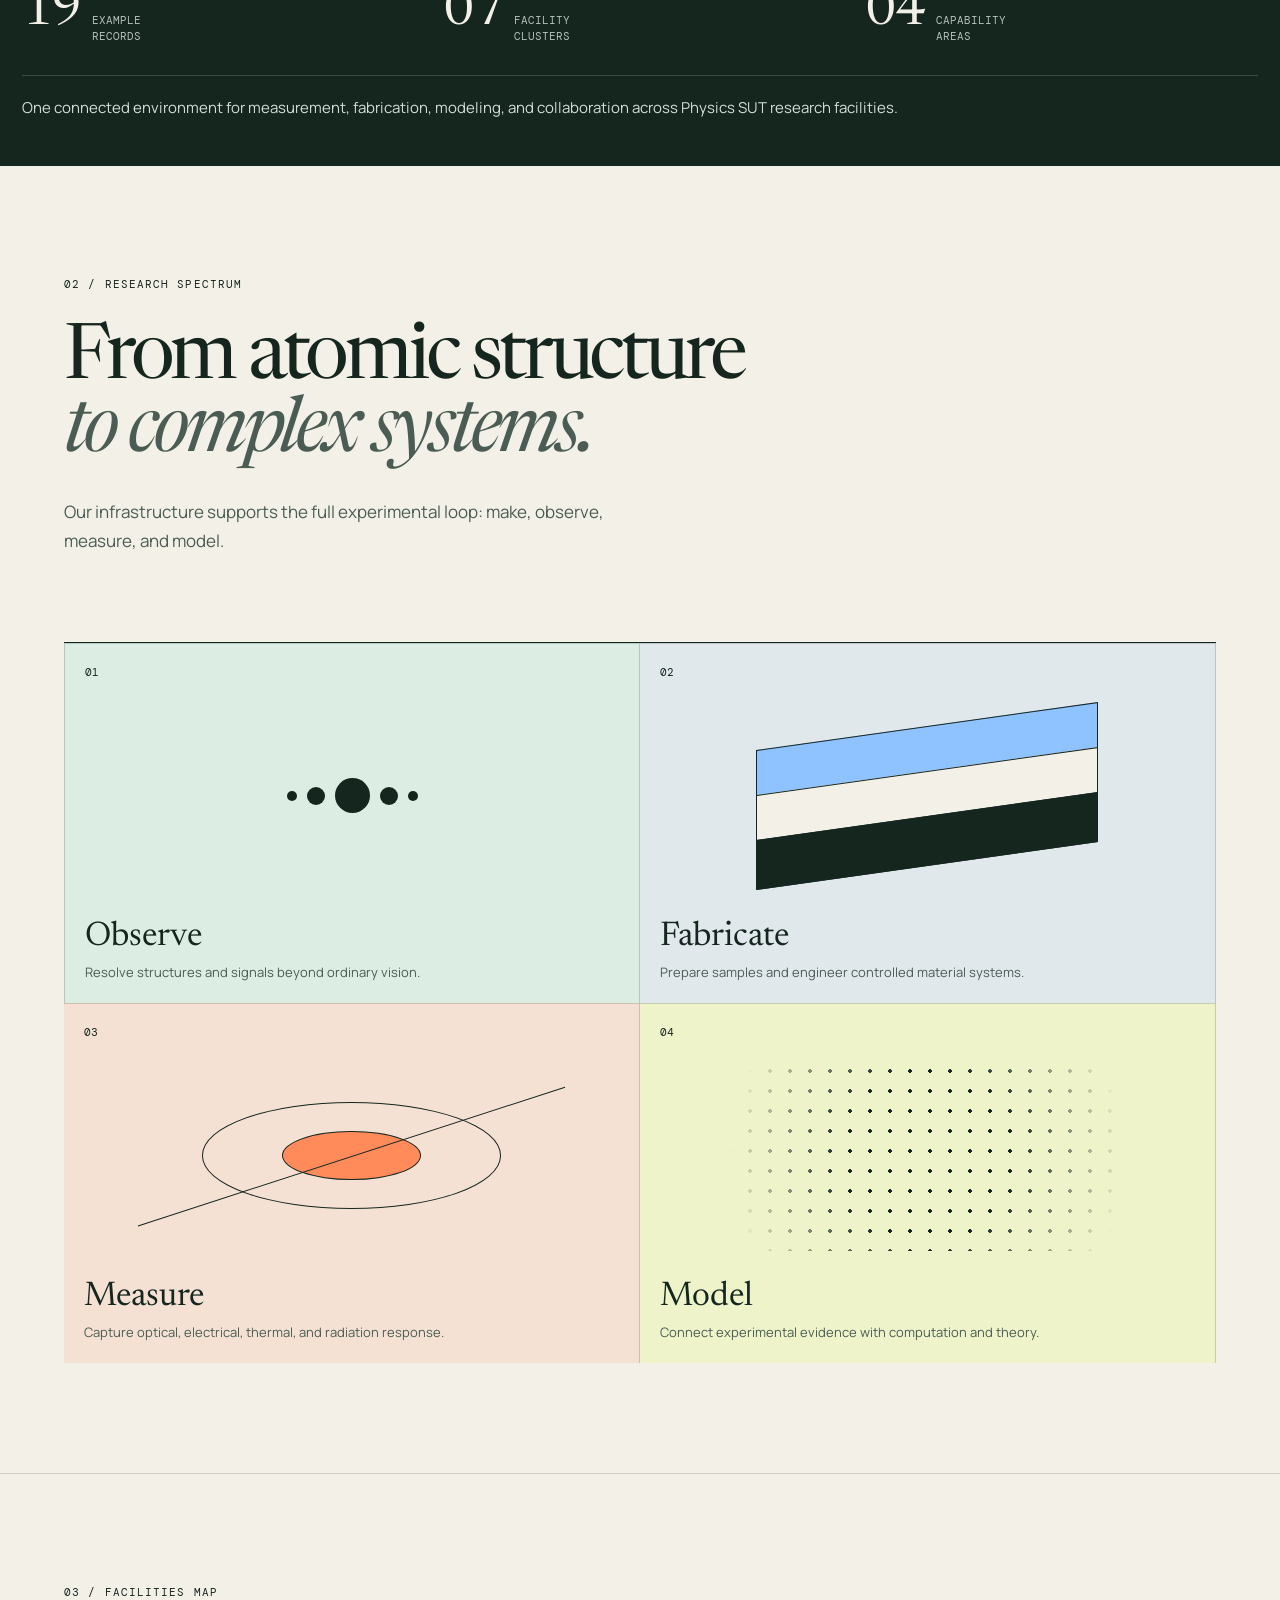
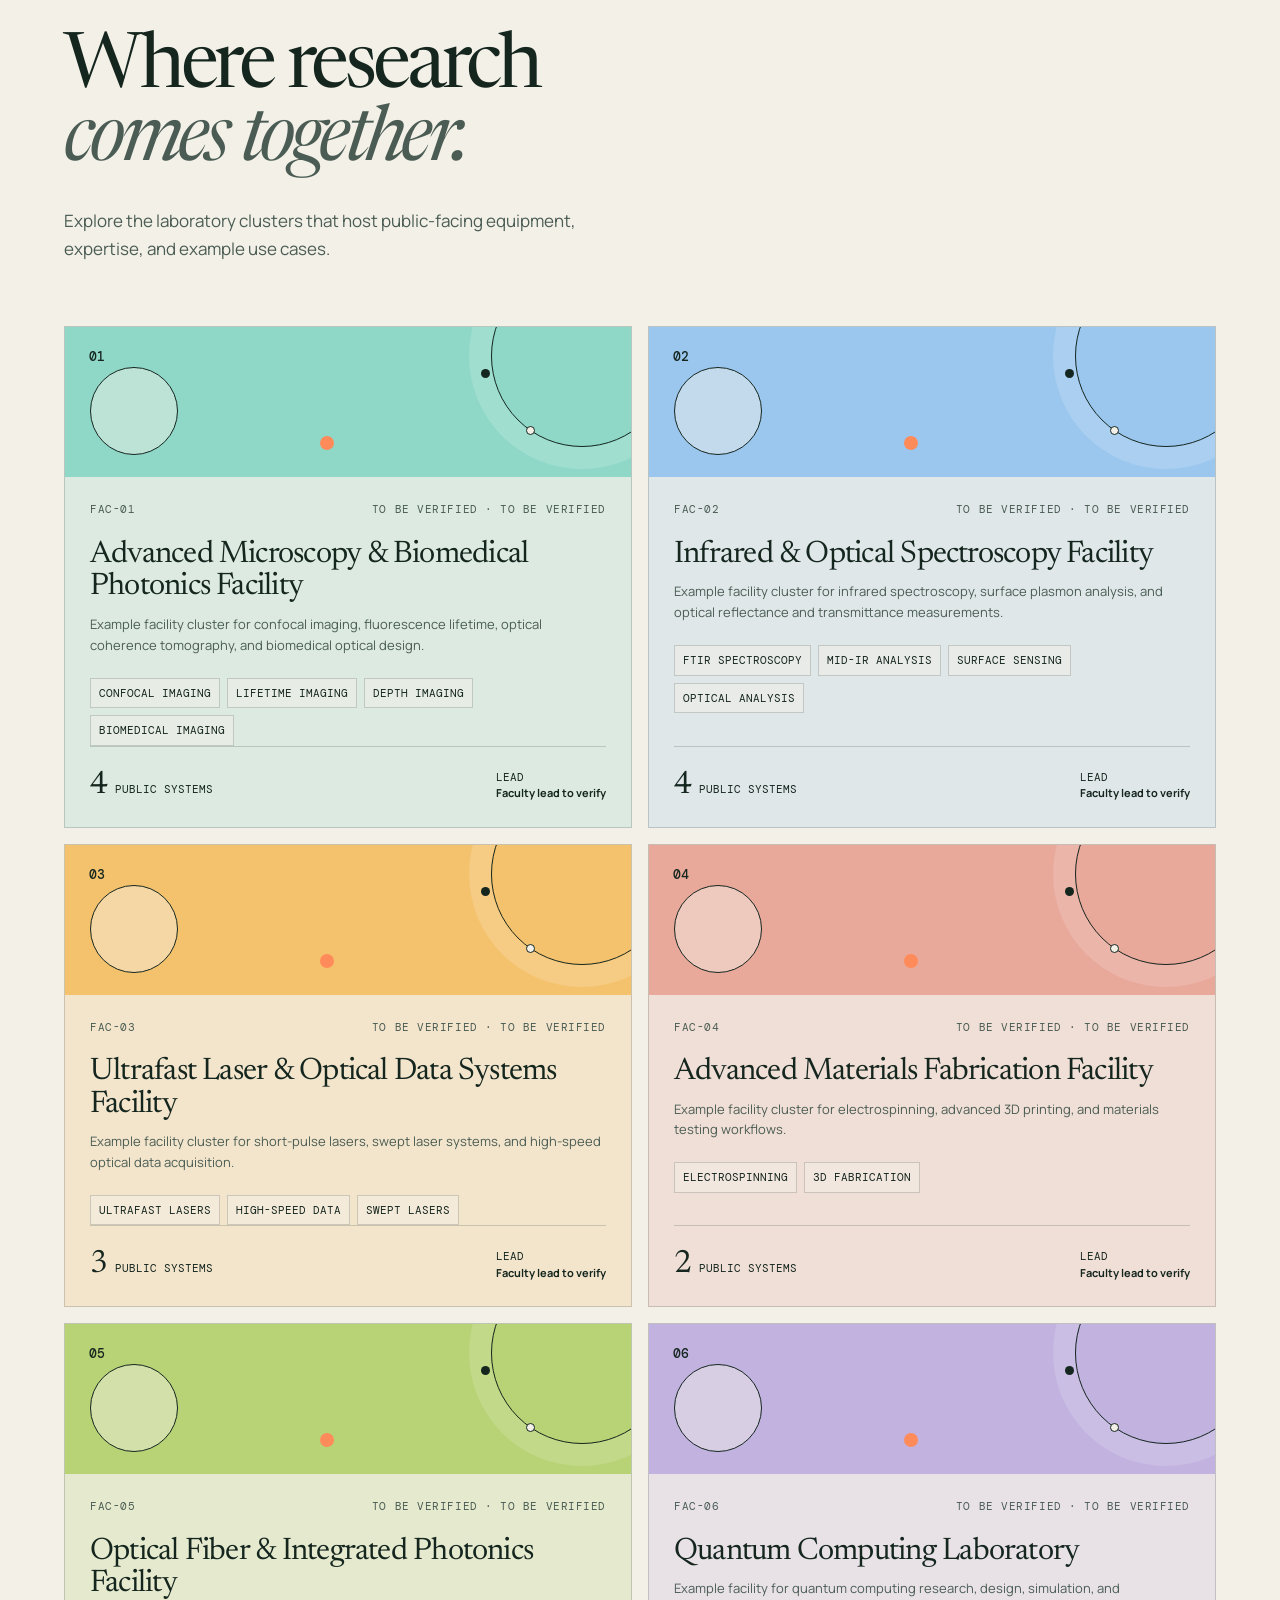
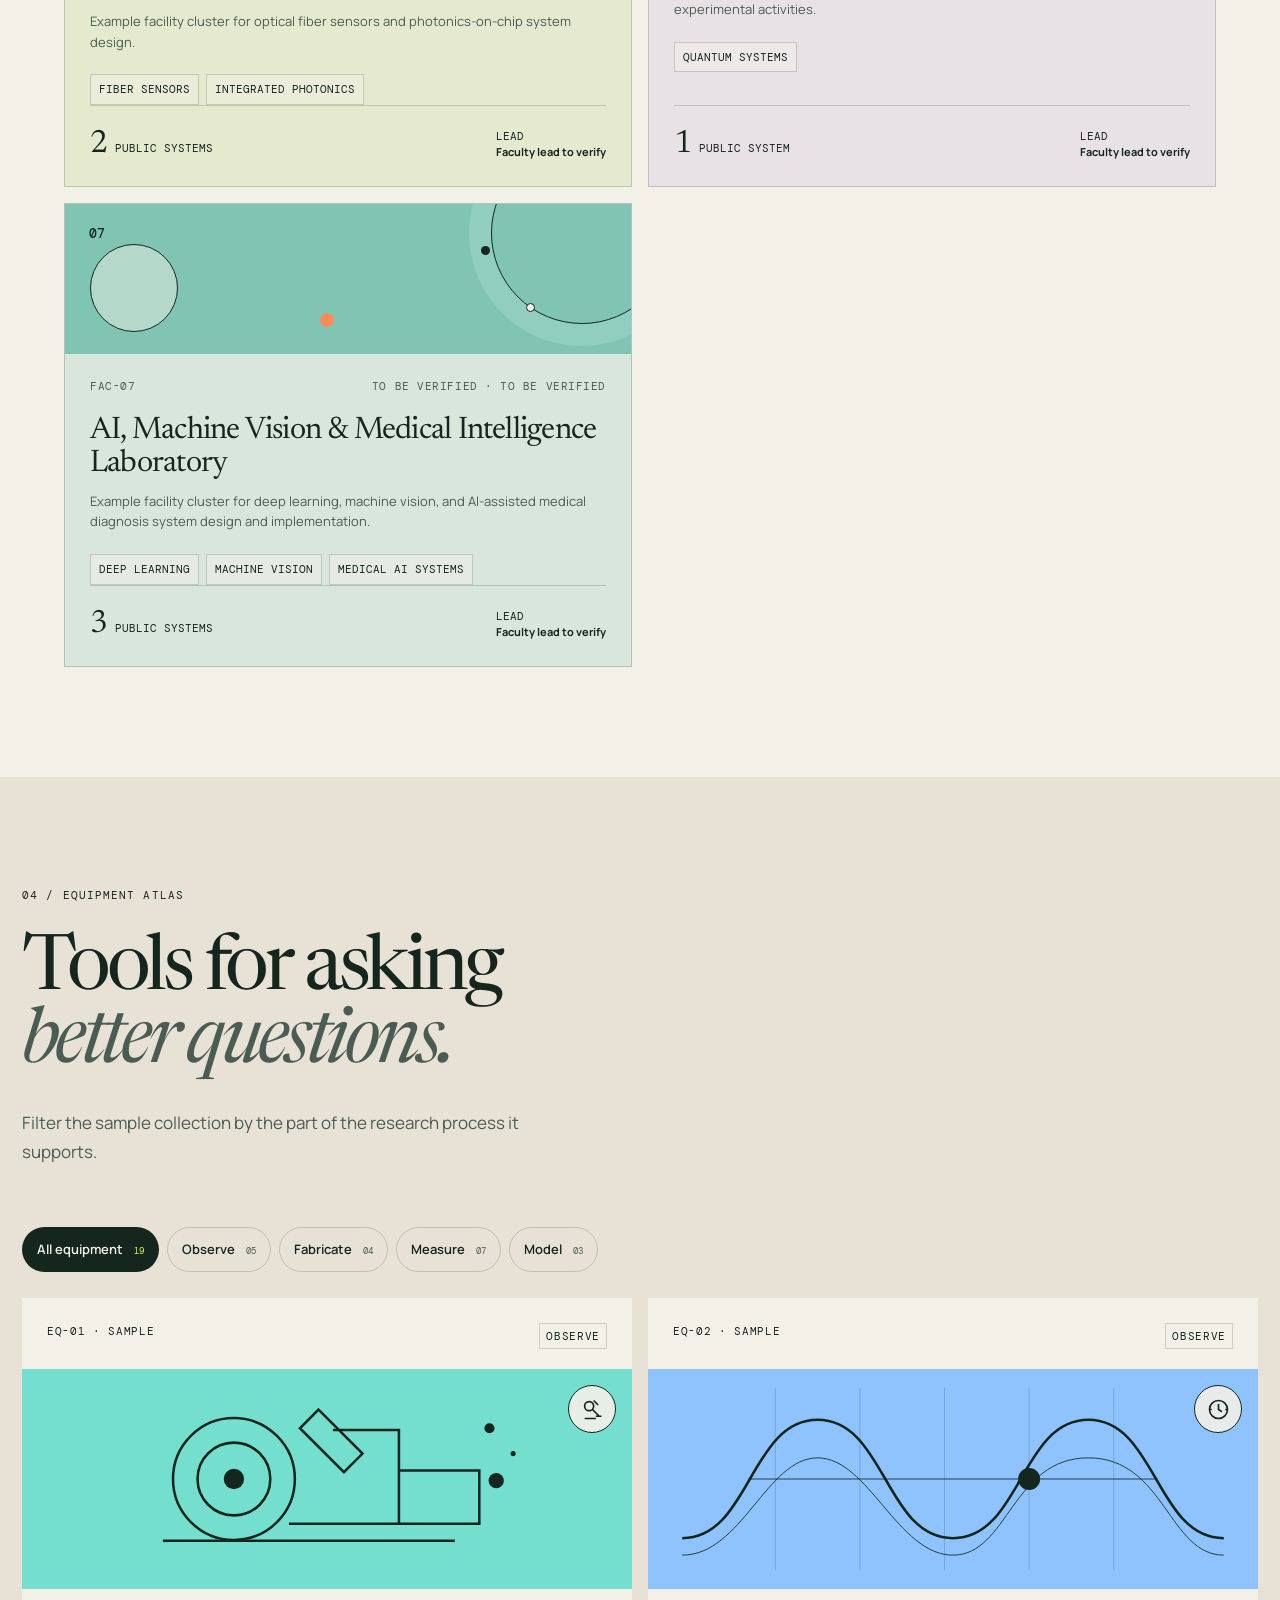
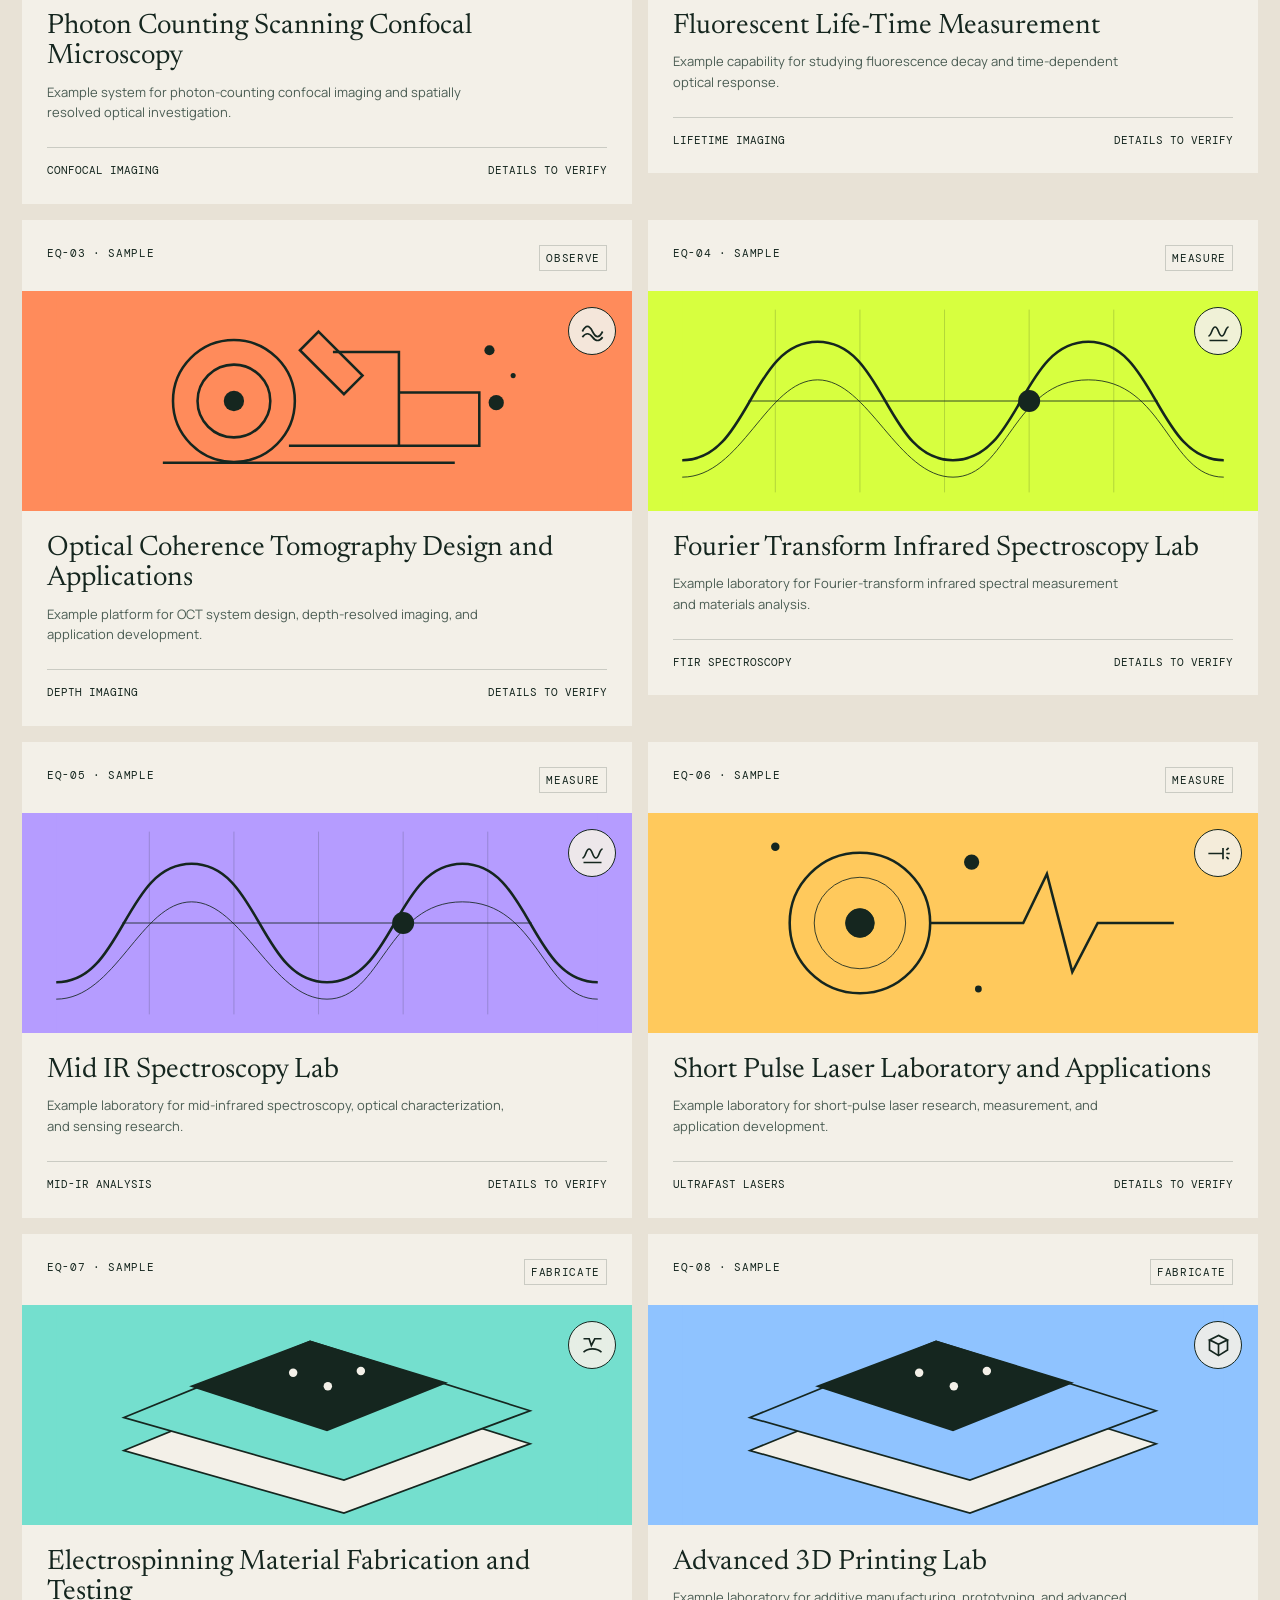
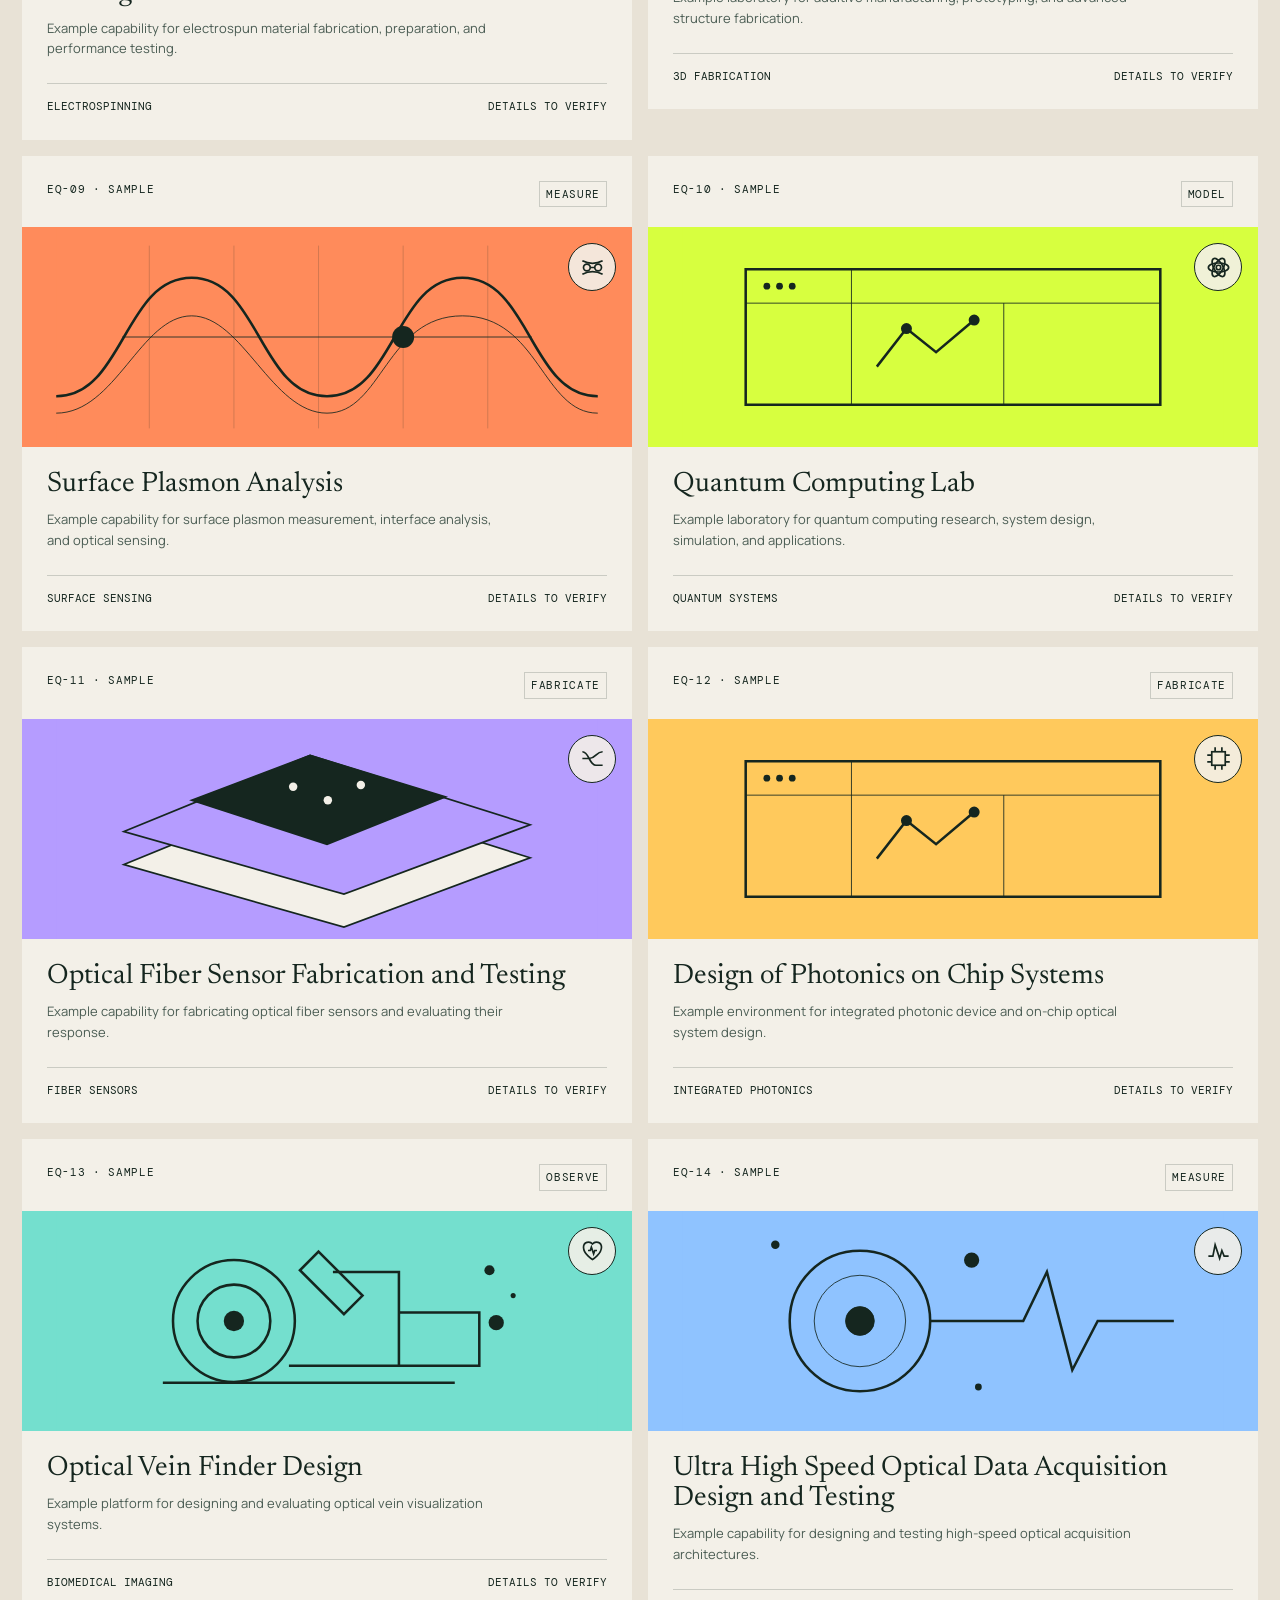
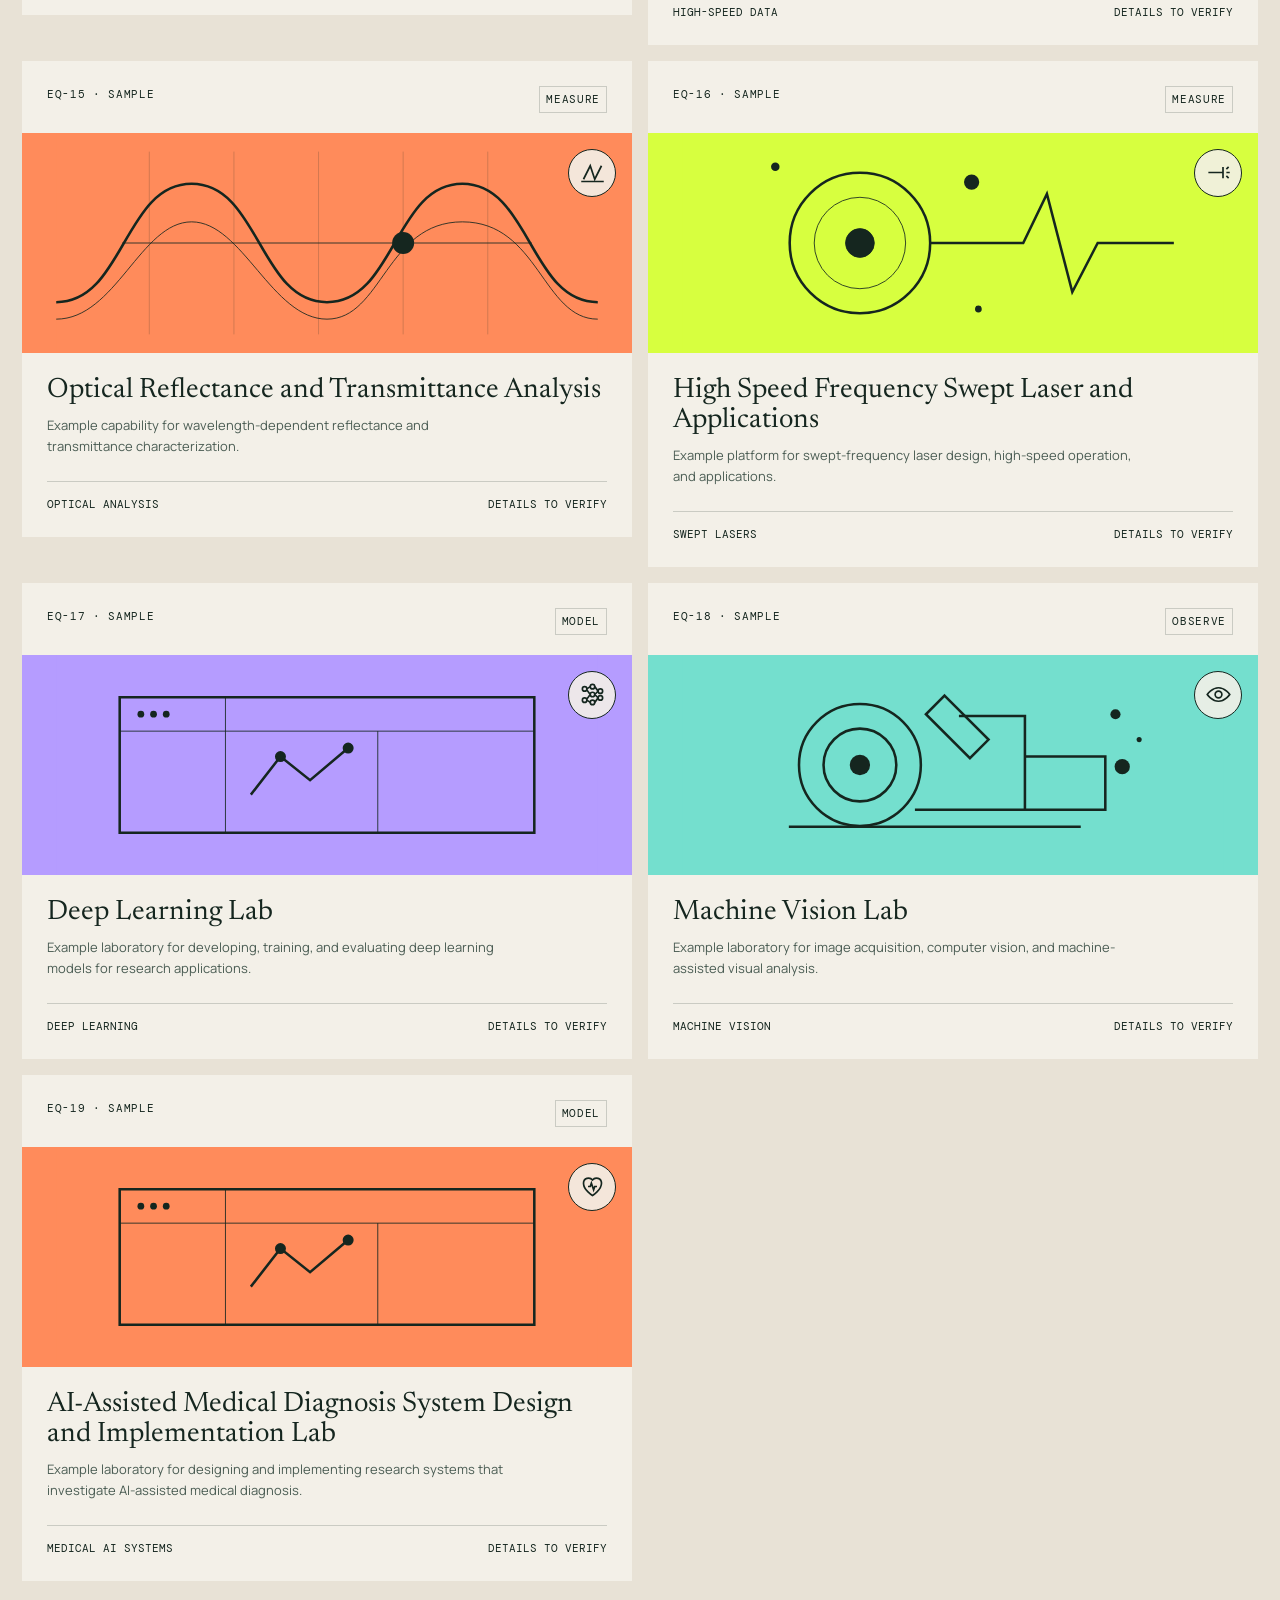
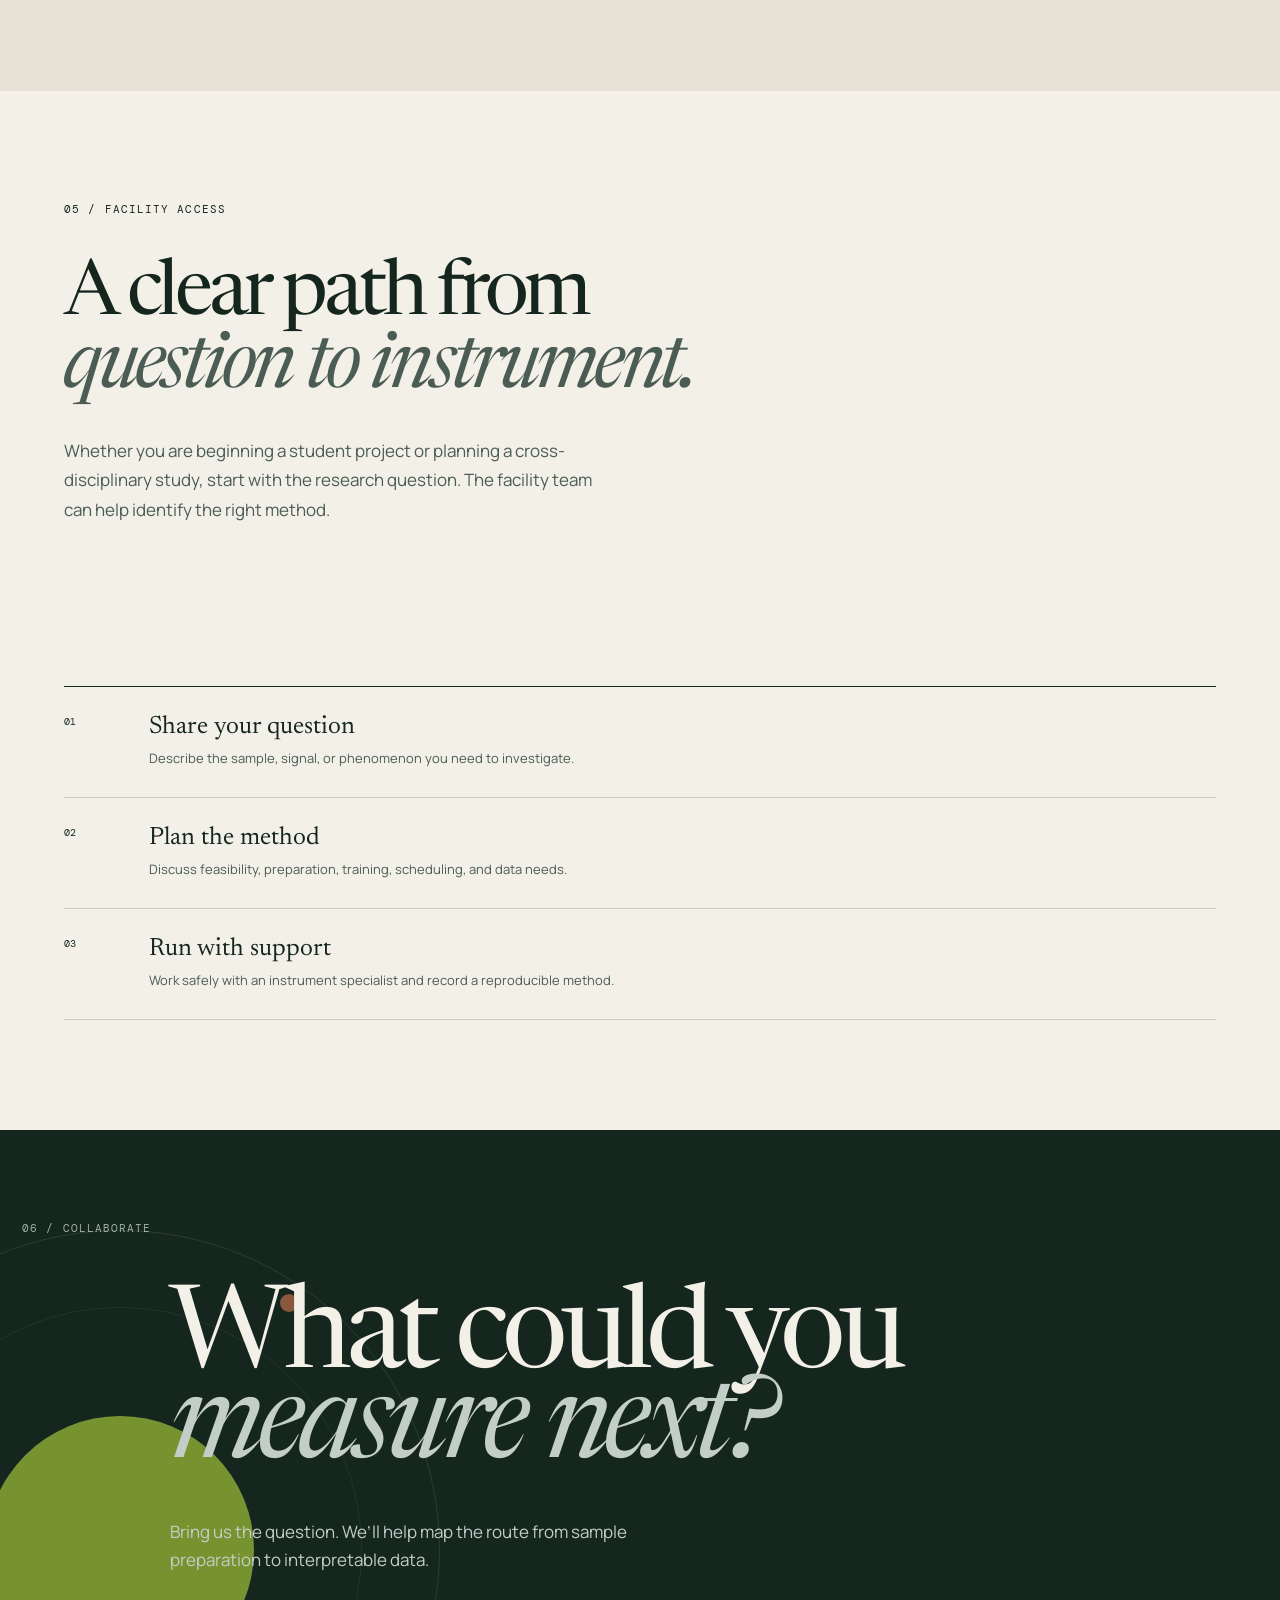
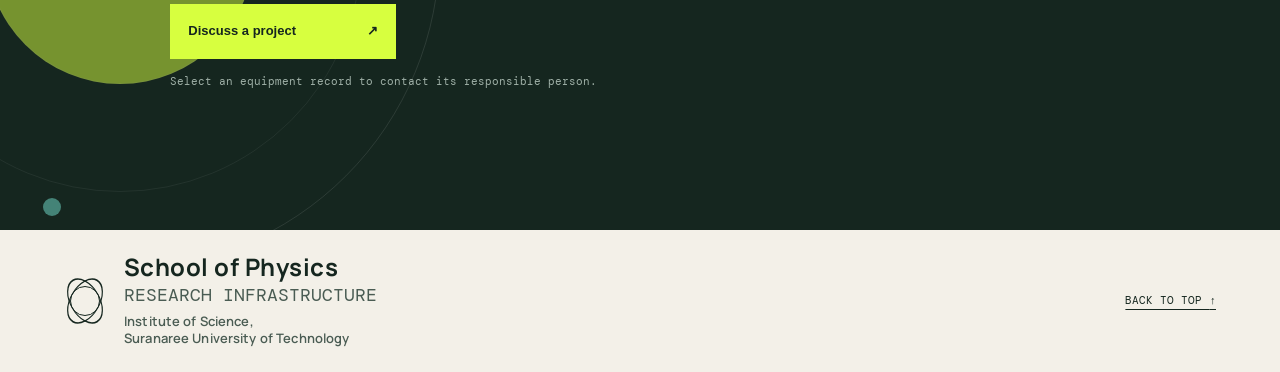
==== commit 04add9fa: "Add researcher directory and profile popups" ====
--- a/index.html
+++ b/index.html
@@ -86,6 +86,7 @@
         <a href="#equipment">Equipment</a>
         <a href="faculty.html">Faculty</a>
         <a href="students.html">Students</a>
+        <a href="researchers.html">Researchers</a>
         <a href="services.html">Services</a>
         <a href="#access">Access</a>
         <a class="nav-cta" href="#contact">Start a conversation <span aria-hidden="true">↗</span></a>
--- a/styles.css
+++ b/styles.css
@@ -315,7 +315,12 @@
 .student-select-filters { display: grid; grid-template-columns: repeat(4, minmax(0, 1fr)); gap: 12px; margin: 0 0 24px; }
 .student-select-filters label { display: grid; gap: 7px; color: var(--ink-soft); font: 9px var(--mono); text-transform: uppercase; }
 .student-select-filters select { min-height: 42px; padding: 0 12px; color: var(--ink); border: 1px solid var(--line); background: var(--paper); font: 12px var(--sans); }
+.researchers-page .student-select-filters { grid-template-columns: repeat(3, minmax(0, 1fr)); }
 .student-public-card { min-height: 430px; }
+.student-public-photo {
+  width: 92px; height: 92px; margin-bottom: 22px; display: block;
+  border: 1px solid var(--line); border-radius: 50%; object-fit: cover; background: #edf0e8;
+}
 .student-public-card .faculty-tags { margin-bottom: 24px; }
 .services-coming-soon {
   grid-column: 1 / -1; min-height: 520px; padding: clamp(34px, 6vw, 76px); position: relative;
@@ -378,7 +383,7 @@
 .survey-foot p.is-success { color: #176244; }
 
 .inquiry-dialog { width: min(760px, calc(100vw - 30px)); max-height: 92vh; padding: 0; border: 0; color: var(--ink); background: var(--paper); box-shadow: 0 30px 100px rgba(0,0,0,.35); }
-.inquiry-dialog::backdrop, .gallery-dialog::backdrop { background: rgba(9,24,18,.72); backdrop-filter: blur(4px); }
+.inquiry-dialog::backdrop, .gallery-dialog::backdrop, .person-profile-dialog::backdrop { background: rgba(9,24,18,.72); backdrop-filter: blur(4px); }
 .inquiry-dialog form { max-height: 92vh; display: flex; flex-direction: column; }
 .inquiry-head { flex: 0 0 auto; padding: 27px 30px; display: flex; align-items: flex-start; justify-content: space-between; border-bottom: 1px solid var(--line); }
 .inquiry-head h2 { margin: 7px 0 0; font: 400 38px/1 var(--serif); letter-spacing: -.025em; }
@@ -405,6 +410,37 @@
 .gallery-dialog-figure { min-height: 0; margin: 0; padding: 18px; display: grid; gap: 13px; }
 .gallery-dialog-figure img { max-width: 100%; max-height: min(72vh, 780px); justify-self: center; object-fit: contain; background: #111; }
 .gallery-dialog-figure figcaption { color: var(--ink-soft); font-size: 12px; line-height: 1.55; text-align: center; }
+.public-profile-trigger { cursor: pointer; transition: transform .2s ease, border-color .2s ease, box-shadow .2s ease; }
+.public-profile-trigger:hover,
+.public-profile-trigger:focus-visible { transform: translateY(-3px); border-color: var(--ink); box-shadow: 0 18px 45px rgba(9,24,18,.12); outline: 0; }
+.person-profile-dialog {
+  width: min(980px, calc(100vw - 30px)); max-height: 94vh; padding: 0; border: 0;
+  color: var(--ink); background: var(--paper); box-shadow: 0 30px 100px rgba(0,0,0,.35);
+}
+.person-profile-shell { max-height: 94vh; display: flex; flex-direction: column; }
+.person-profile-head {
+  flex: 0 0 auto; padding: 22px 26px; display: flex; align-items: center; justify-content: space-between; gap: 20px;
+  border-bottom: 1px solid var(--line);
+}
+.person-profile-kicker { display: flex; flex-wrap: wrap; gap: 8px; color: var(--ink-soft); font: 9px/1.45 var(--mono); text-transform: uppercase; letter-spacing: .06em; }
+.person-profile-kicker span { padding: 5px 7px; border: 1px solid var(--line); }
+.person-profile-body { min-height: 0; padding: clamp(24px, 4vw, 38px); overflow-y: auto; }
+.person-profile-intro { display: grid; grid-template-columns: 140px minmax(0, 1fr); gap: 28px; align-items: start; }
+.person-profile-photo,
+.person-profile-initials {
+  width: 140px; height: 140px; border: 1px solid var(--line); border-radius: 50%; background: #edf0e8;
+}
+.person-profile-photo { display: block; object-fit: cover; }
+.person-profile-initials { display: grid; place-items: center; color: var(--paper); background: var(--ink); font: 400 44px var(--serif); }
+.person-profile-intro h2 { margin: 10px 0 18px; font: 400 clamp(44px, 6vw, 72px)/.9 var(--serif); letter-spacing: -.045em; overflow-wrap: anywhere; }
+.person-profile-intro p:not(.section-index) { max-width: 680px; margin: 0; color: var(--ink-soft); font-size: 15px; line-height: 1.75; }
+.person-profile-details { margin: 34px 0 0; display: grid; grid-template-columns: repeat(3, minmax(0, 1fr)); gap: 13px; }
+.person-profile-details div { min-width: 0; padding: 12px 0 0; border-top: 1px solid var(--line); }
+.person-profile-details dt { color: var(--ink-soft); font: 9px/1.4 var(--mono); text-transform: uppercase; }
+.person-profile-details dd { margin: 5px 0 0; font-size: 13px; line-height: 1.55; overflow-wrap: anywhere; }
+.person-profile-lists { margin-top: 34px; display: grid; grid-template-columns: repeat(2, minmax(0, 1fr)); gap: 18px; }
+.person-profile-lists section { padding-top: 16px; border-top: 1px solid var(--line); }
+.person-profile-lists h3 { margin: 0; font: 400 26px/1.05 var(--serif); }
 
 .faculty-hero {
   width: min(100%, var(--max)); min-height: 700px; margin: 0 auto;
@@ -610,6 +646,10 @@
 .profile-advisee-tags small {
   padding: 5px 7px; border: 1px solid var(--line); background: #edf0e8;
   color: var(--ink-soft); font: 9px/1.2 var(--mono); text-transform: uppercase;
+}
+.profile-advisee-photo {
+  width: 86px; height: 86px; margin-bottom: 18px; display: block;
+  border: 1px solid var(--line); border-radius: 50%; object-fit: cover; background: #edf0e8;
 }
 
 @keyframes slow-spin { to { transform: rotate(360deg); } }
@@ -708,6 +748,15 @@
   .service-card { min-height: 430px; }
   .student-select-filters { grid-template-columns: 1fr; }
   .service-meta { grid-template-columns: 1fr; }
+  .person-profile-head { padding: 18px; }
+  .person-profile-body { padding: 22px 18px; }
+  .person-profile-intro { grid-template-columns: 1fr; gap: 18px; }
+  .person-profile-photo,
+  .person-profile-initials { width: 104px; height: 104px; }
+  .person-profile-initials { font-size: 34px; }
+  .person-profile-intro h2 { font-size: clamp(42px, 13vw, 58px); }
+  .person-profile-details,
+  .person-profile-lists { grid-template-columns: 1fr; }
   .services-coming-soon { min-height: 520px; }
   .coming-soon-animation { width: 560px; right: -300px; opacity: .3; }
   .service-survey-form { margin-top: 42px; padding: 18px; }
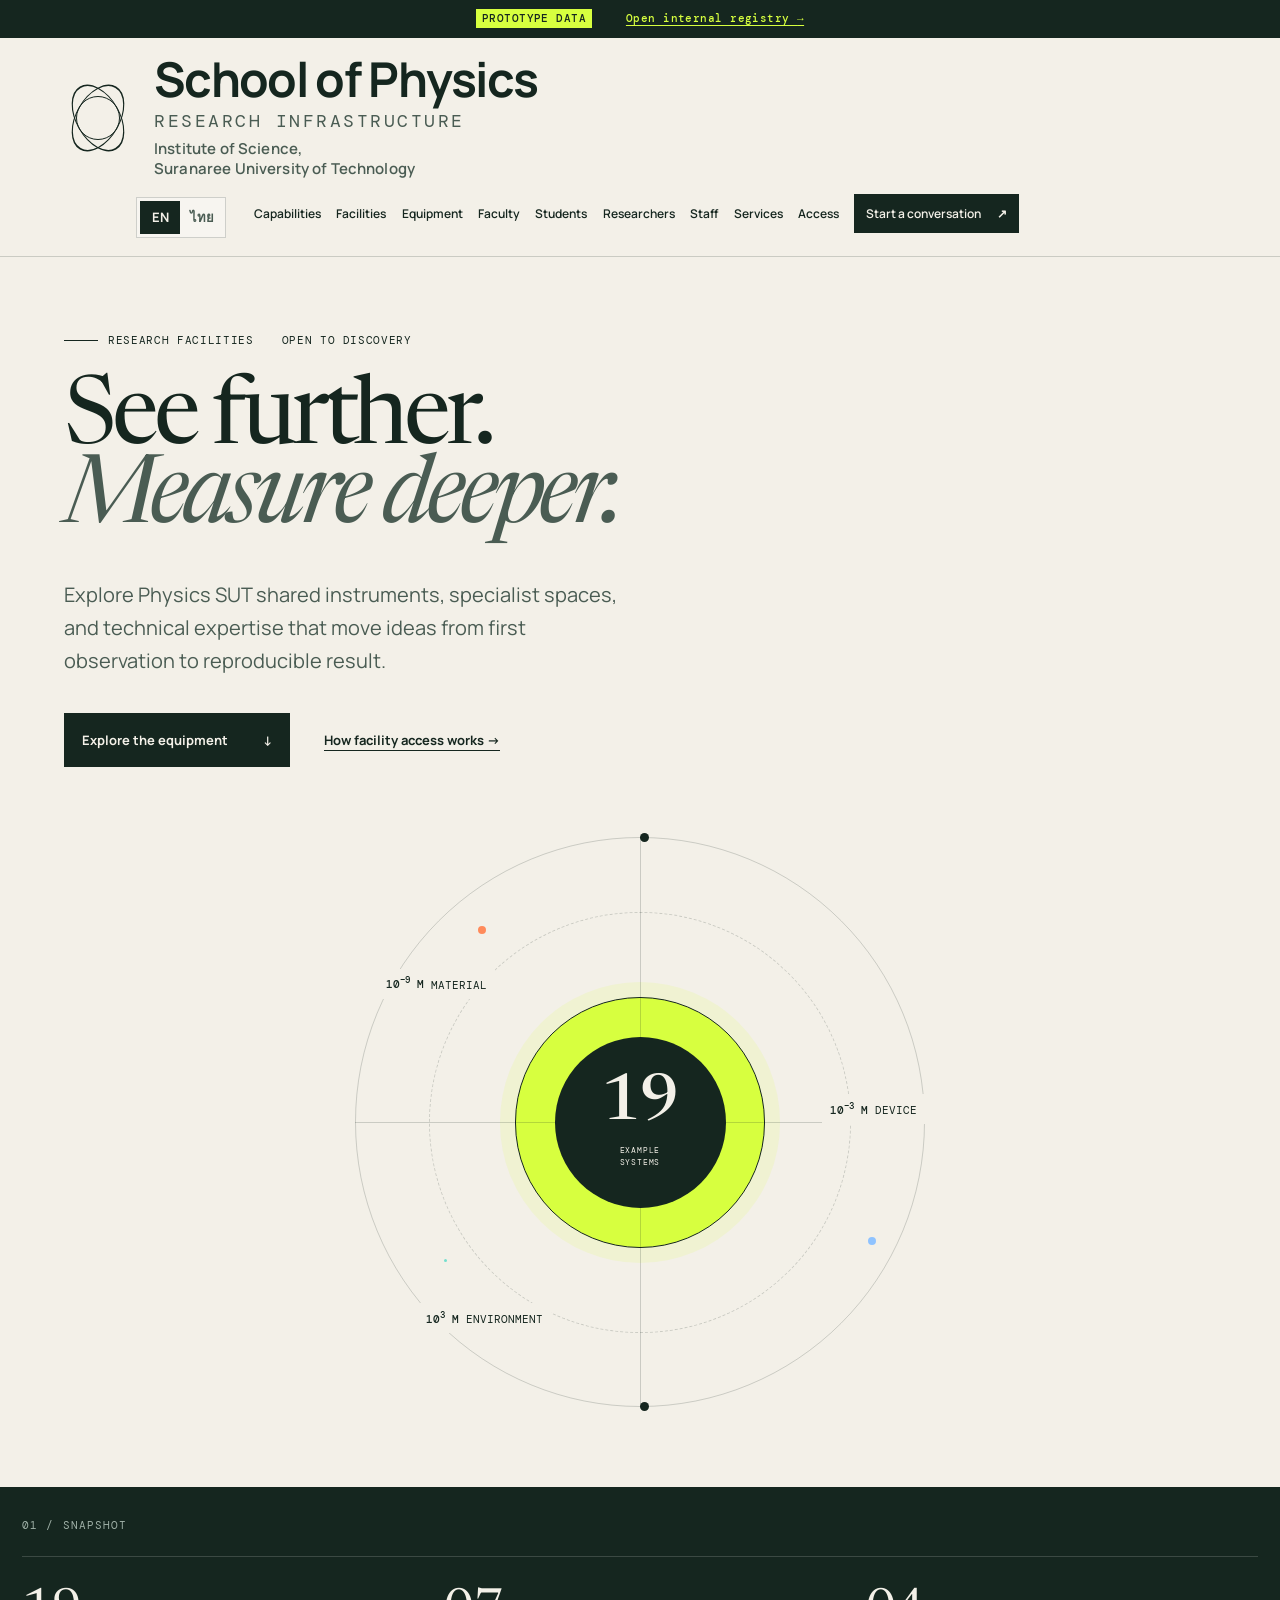
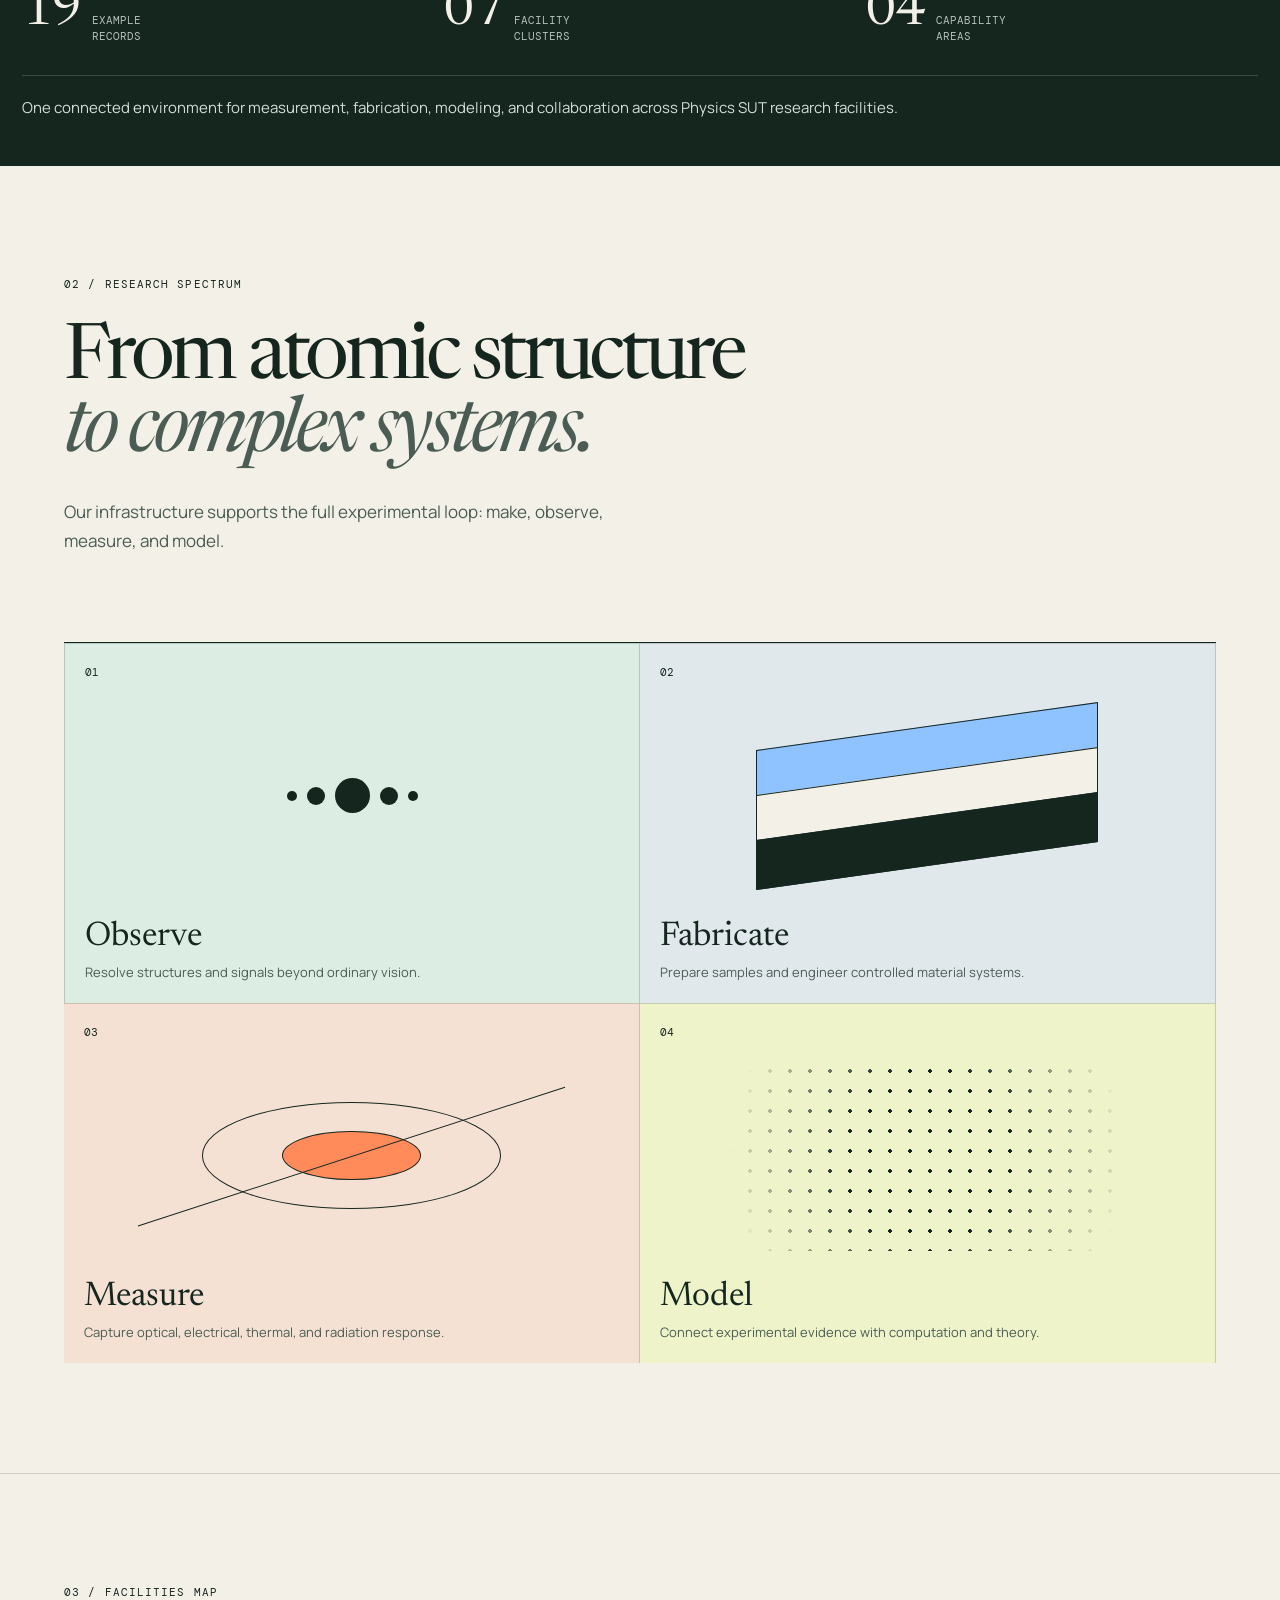
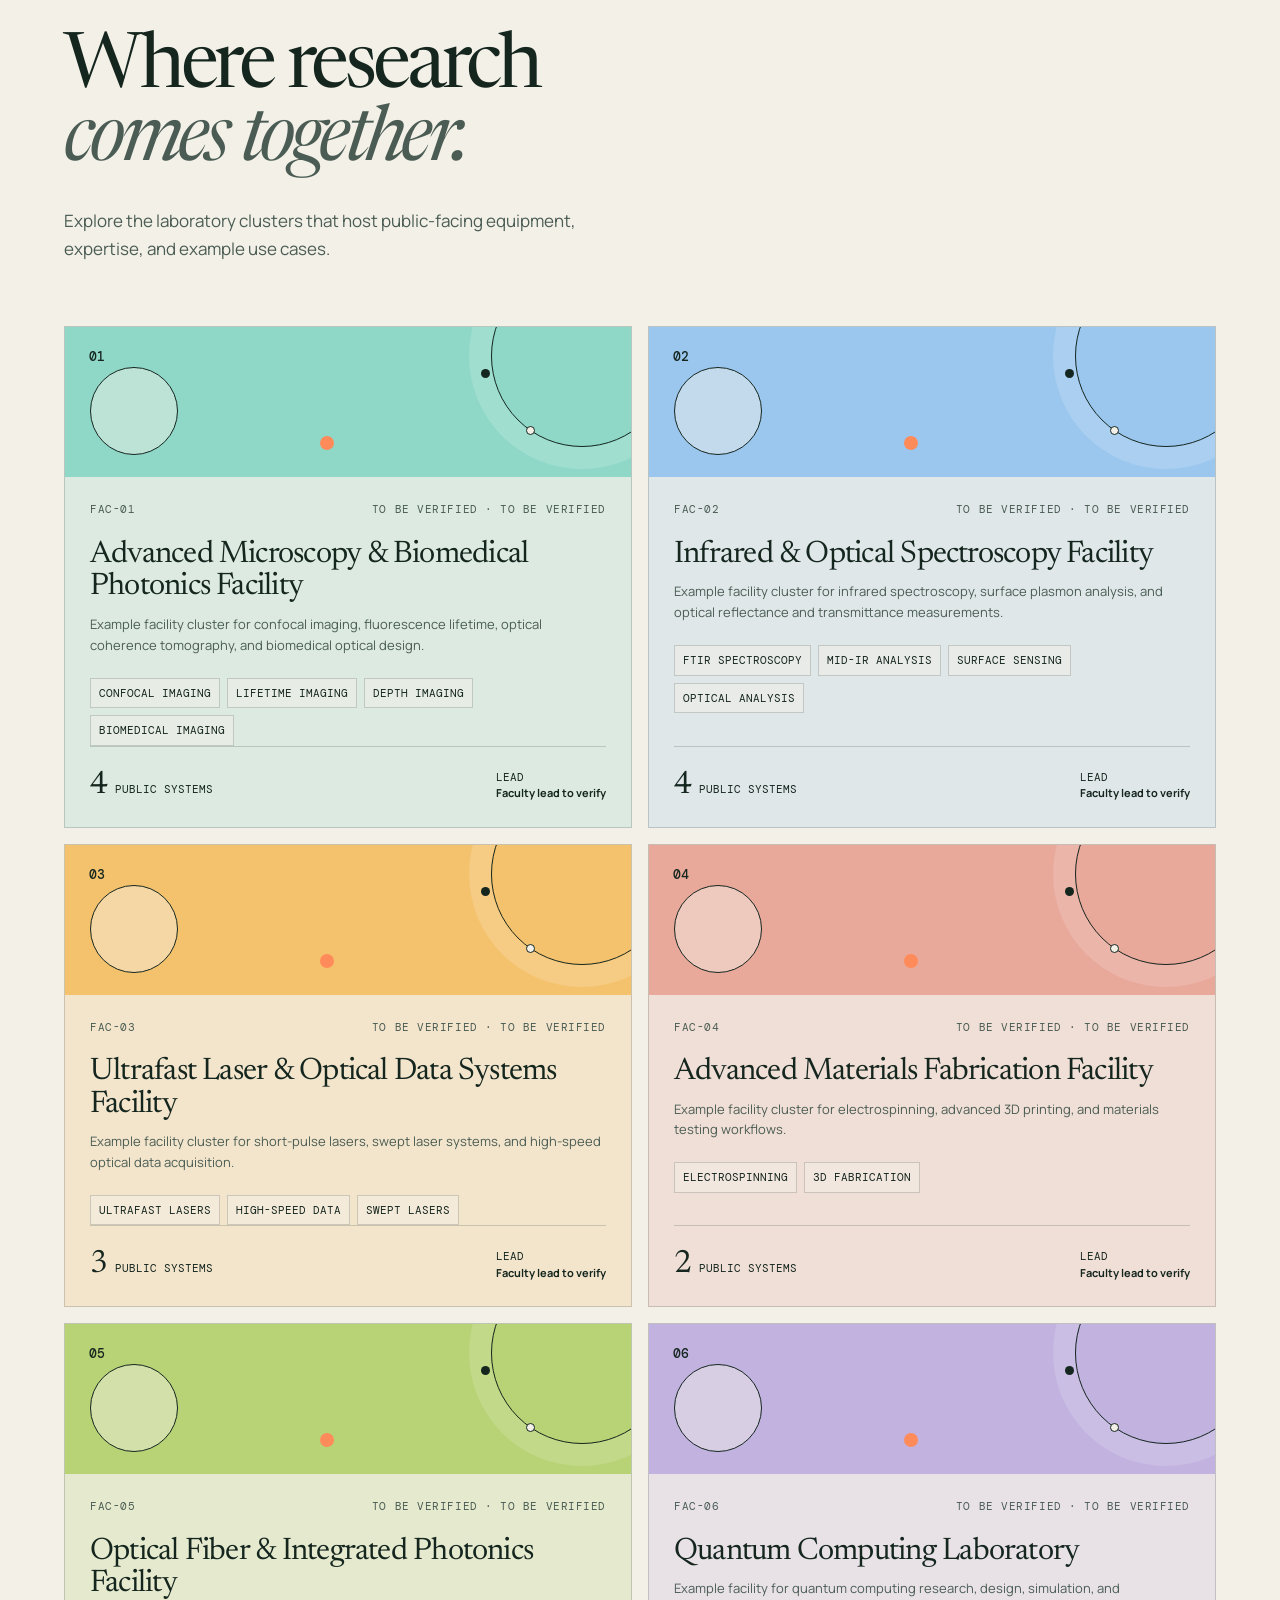
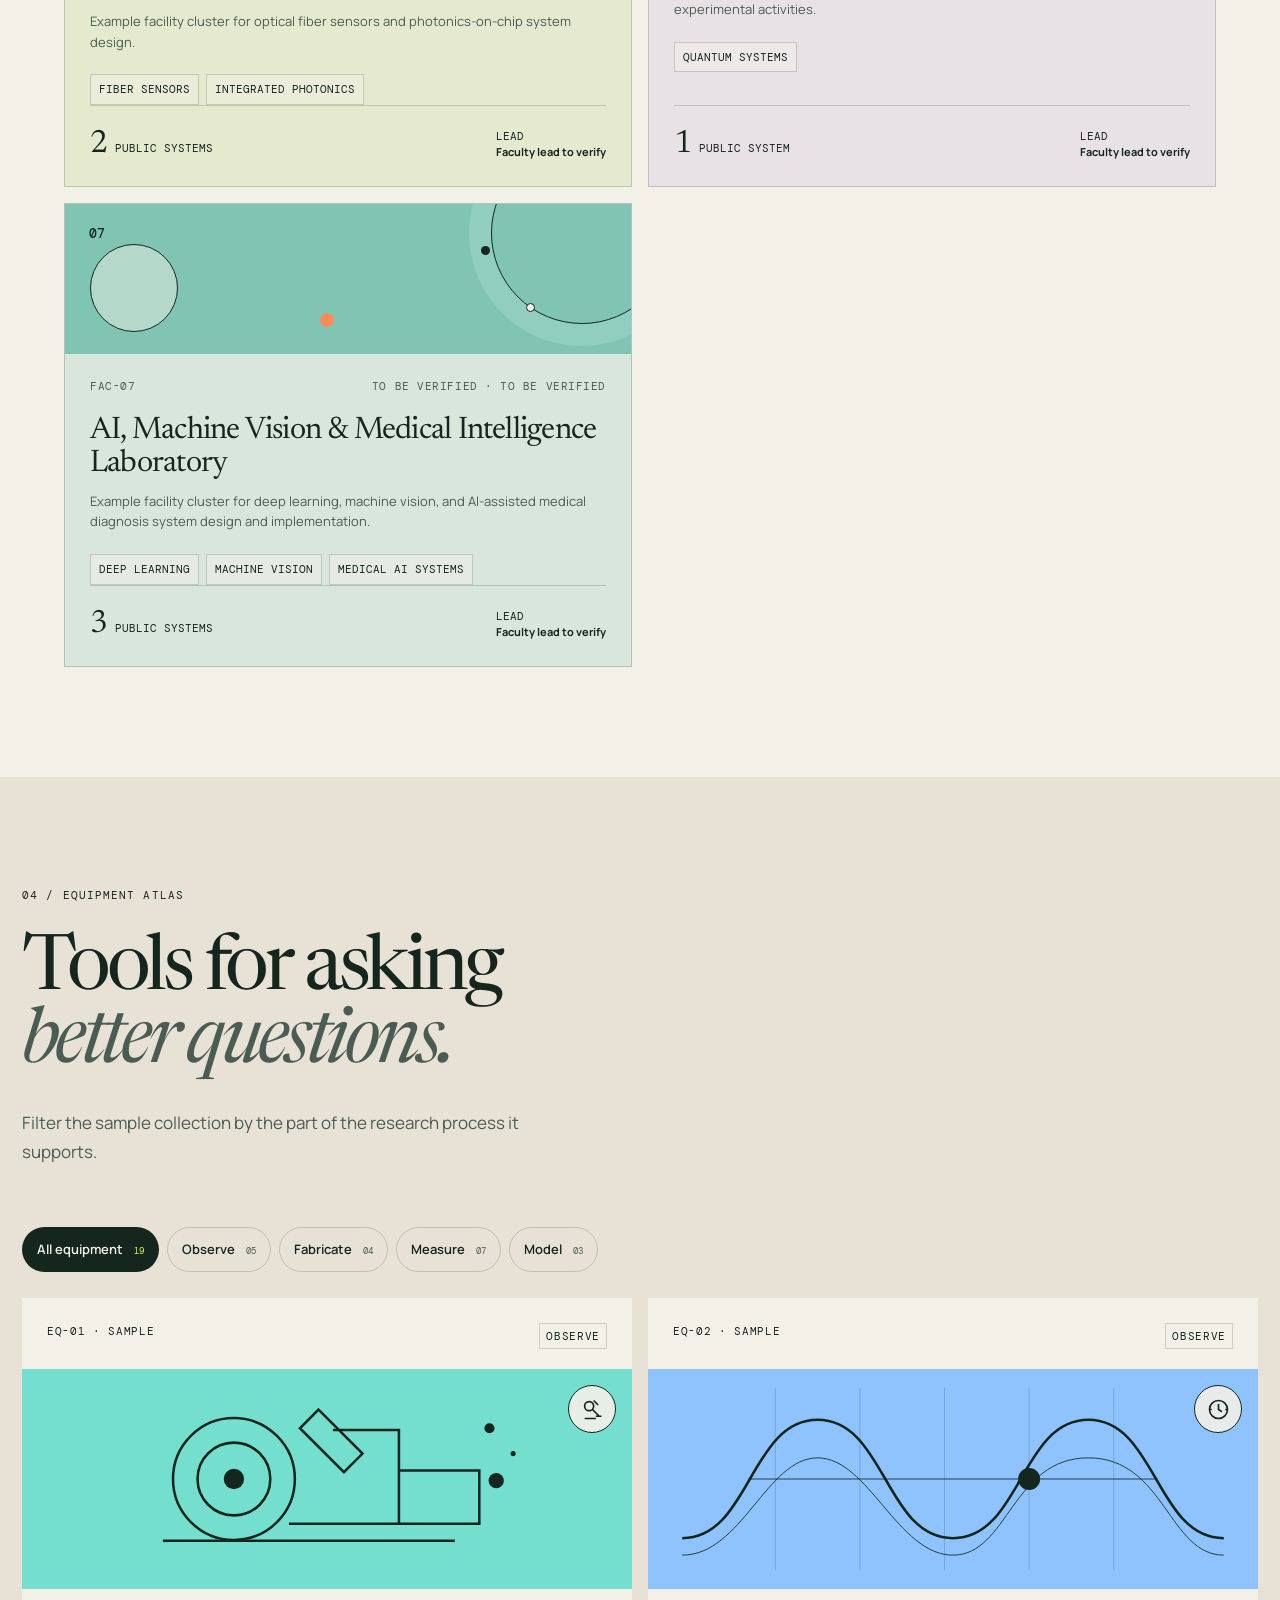
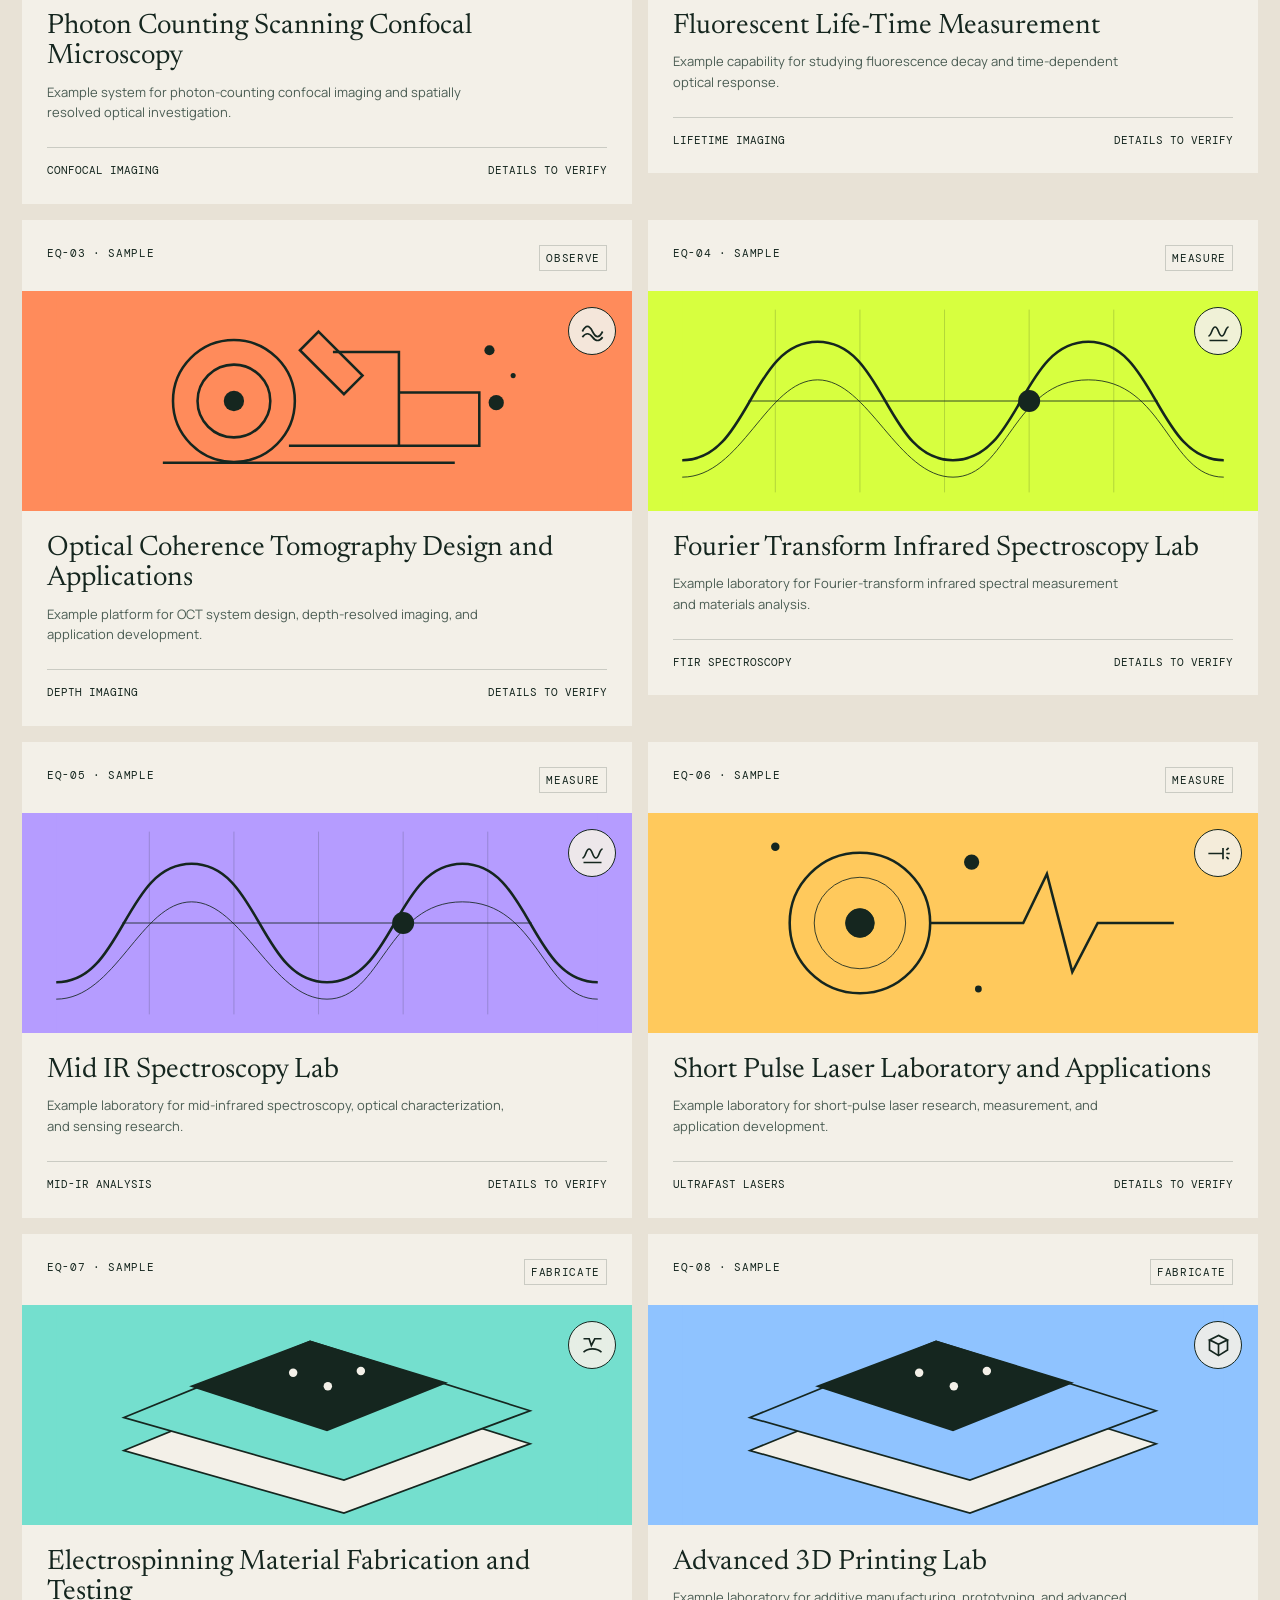
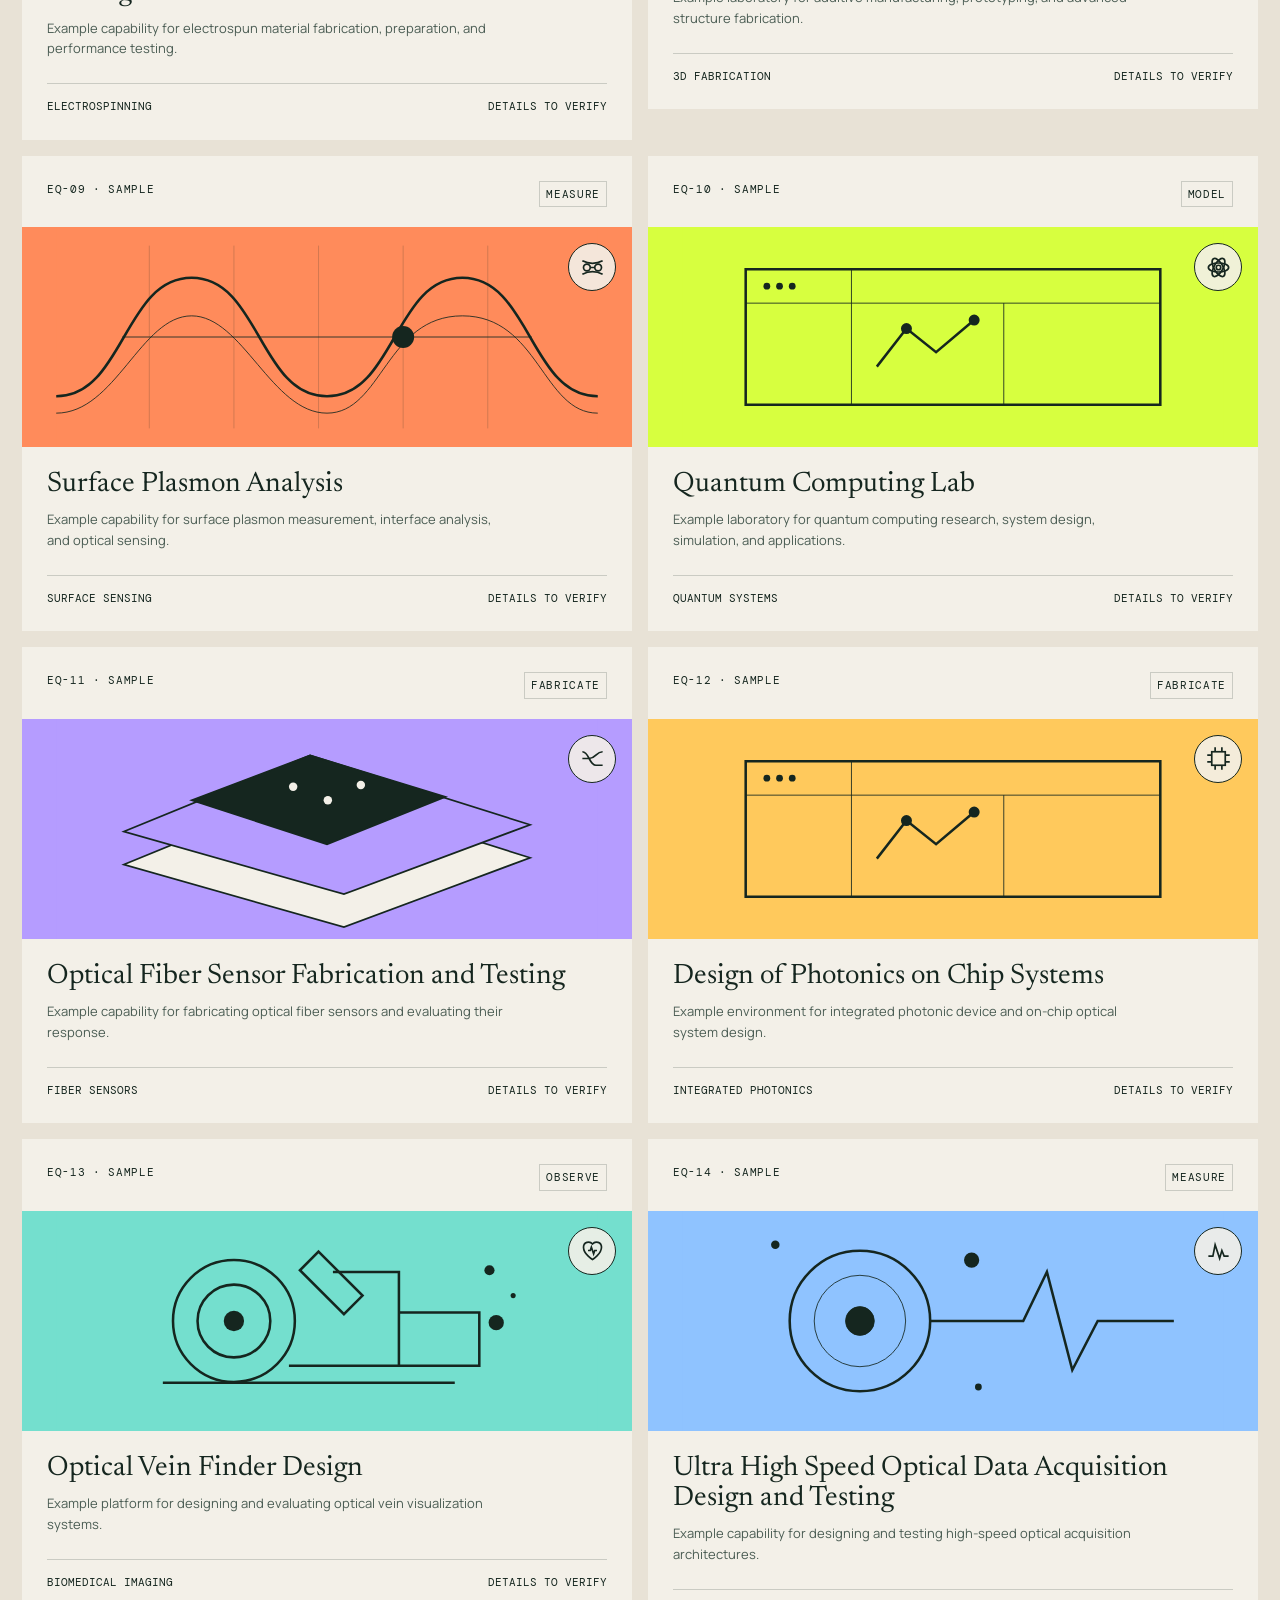
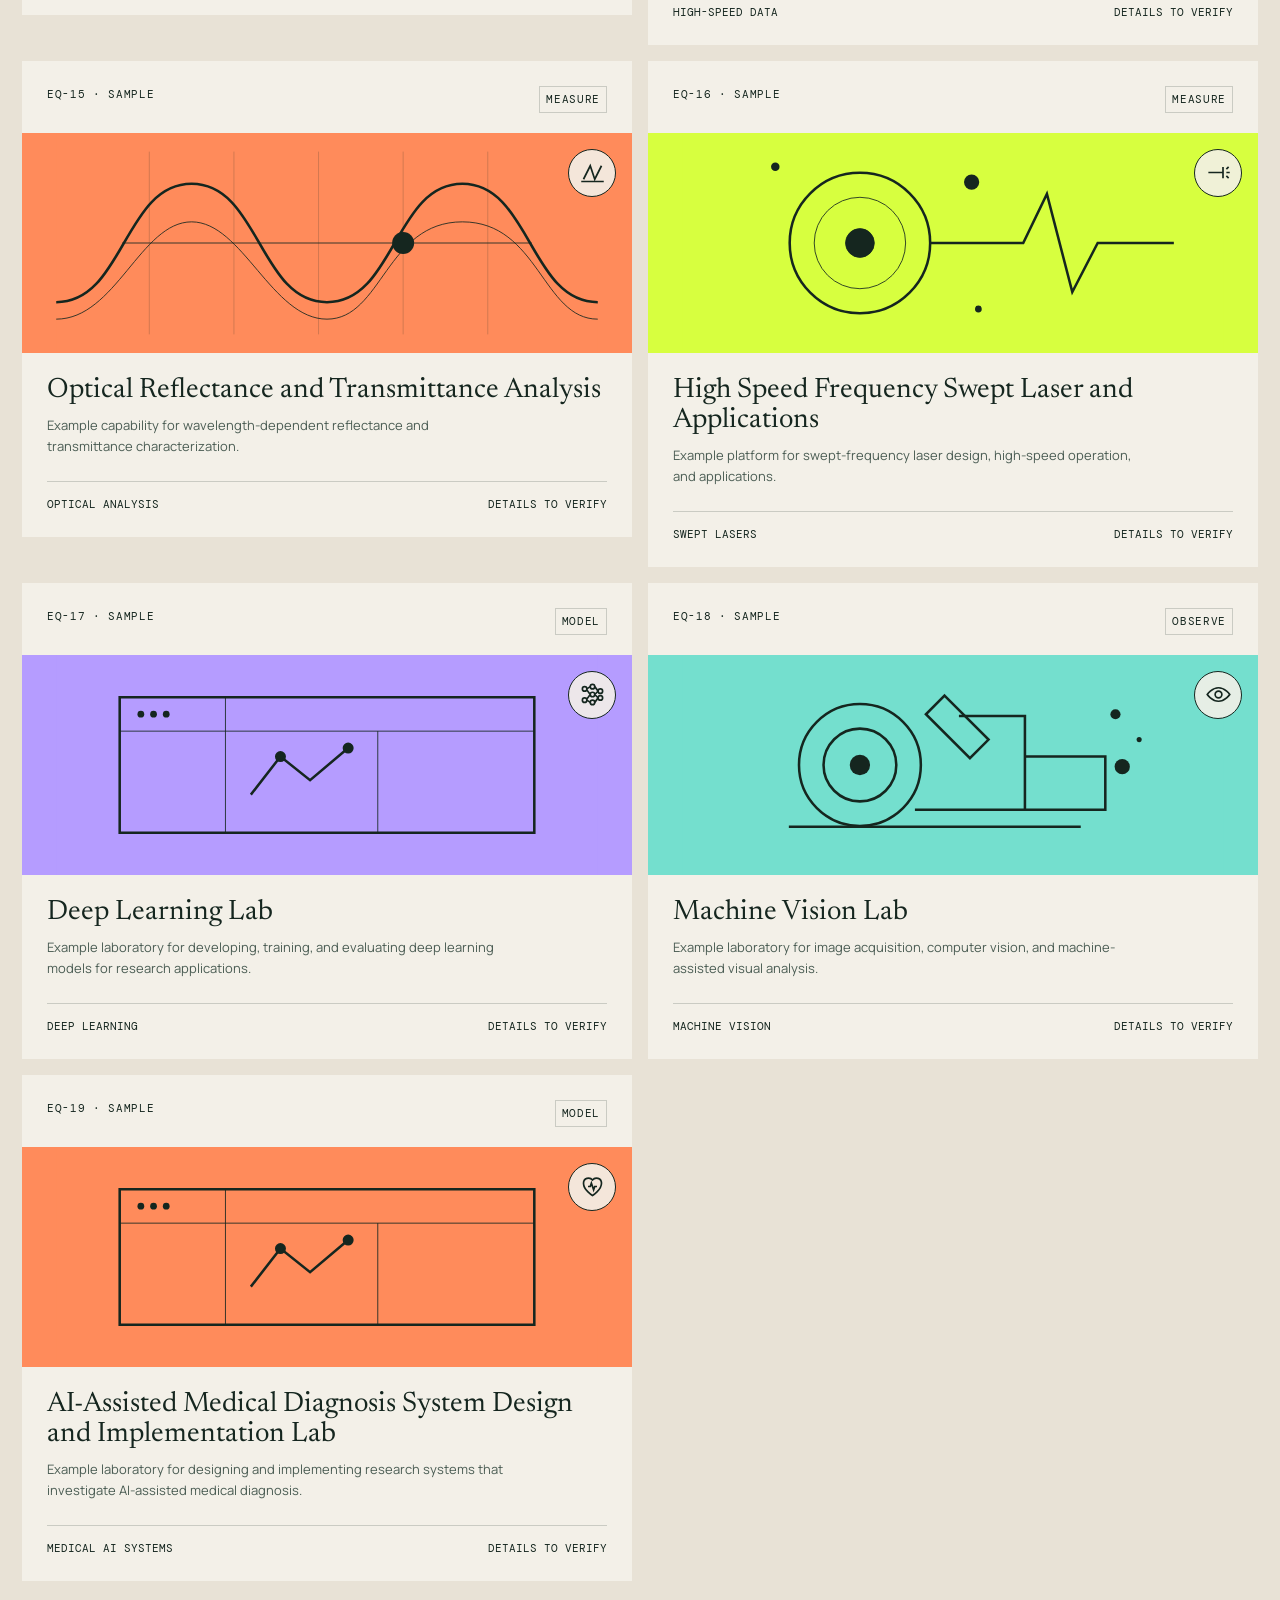
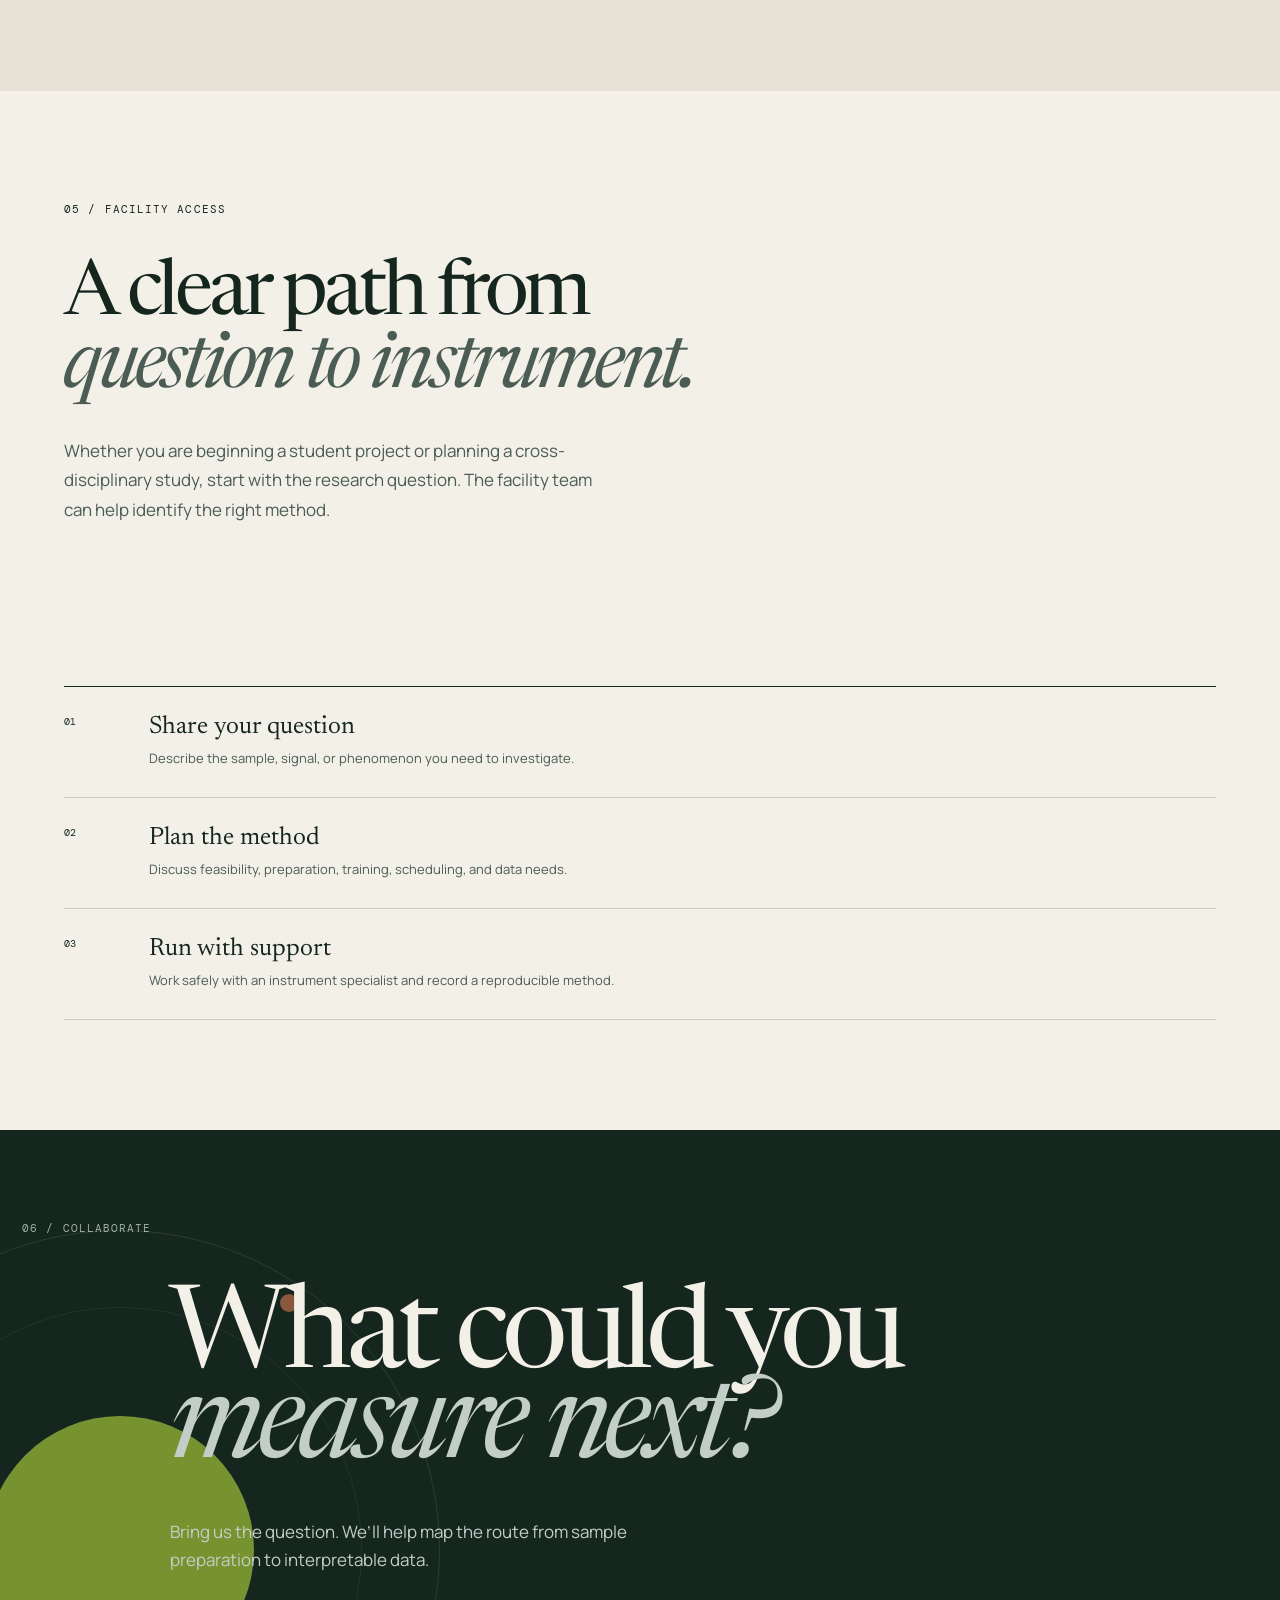
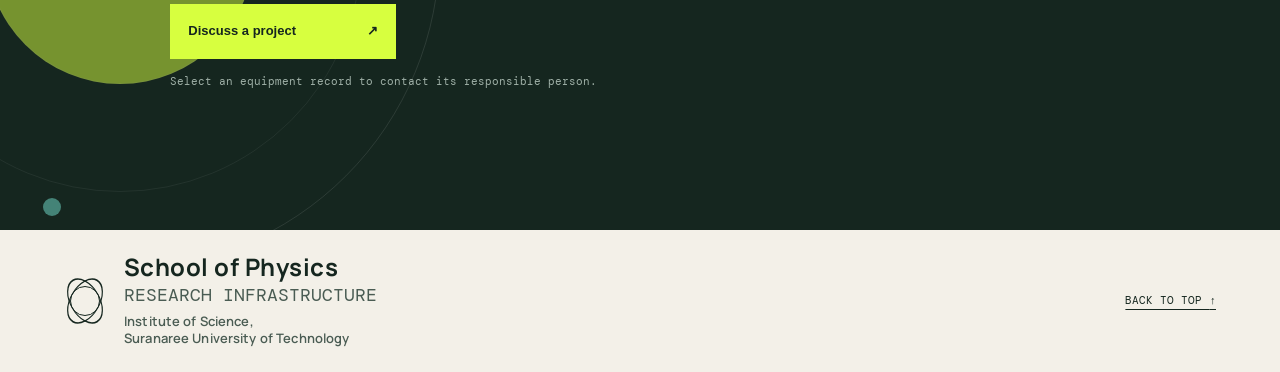
==== commit ffd2ed33: "Add staff directory and portal" ====
--- a/index.html
+++ b/index.html
@@ -87,6 +87,7 @@
         <a href="faculty.html">Faculty</a>
         <a href="students.html">Students</a>
         <a href="researchers.html">Researchers</a>
+        <a href="staff.html">Staff</a>
         <a href="services.html">Services</a>
         <a href="#access">Access</a>
         <a class="nav-cta" href="#contact">Start a conversation <span aria-hidden="true">↗</span></a>
--- a/styles.css
+++ b/styles.css
@@ -292,6 +292,7 @@
 .pulse-c { right: 24%; bottom: 18%; background: var(--aqua); animation-delay: .7s; }
 .pulse-d { left: 16%; bottom: 28%; width: 12px; height: 12px; background: var(--acid); animation-delay: 1.05s; }
 .services-strip .signal-grid { grid-template-columns: repeat(4, 1fr) 1.4fr; }
+.researchers-page .services-strip .signal-grid { grid-template-columns: repeat(5, 1fr) 1.2fr; }
 .services-directory { border-top: 1px solid var(--line); }
 .services-grid { display: grid; grid-template-columns: repeat(3, minmax(0, 1fr)); gap: 16px; margin-top: 28px; }
 .service-card {
@@ -422,7 +423,8 @@
   flex: 0 0 auto; padding: 22px 26px; display: flex; align-items: center; justify-content: space-between; gap: 20px;
   border-bottom: 1px solid var(--line);
 }
-.person-profile-kicker { display: flex; flex-wrap: wrap; gap: 8px; color: var(--ink-soft); font: 9px/1.45 var(--mono); text-transform: uppercase; letter-spacing: .06em; }
+.person-profile-head .inquiry-close { flex: 0 0 auto; margin-left: auto; }
+.person-profile-kicker { flex: 1 1 auto; min-width: 0; display: flex; flex-wrap: wrap; gap: 8px; color: var(--ink-soft); font: 9px/1.45 var(--mono); text-transform: uppercase; letter-spacing: .06em; }
 .person-profile-kicker span { padding: 5px 7px; border: 1px solid var(--line); }
 .person-profile-body { min-height: 0; padding: clamp(24px, 4vw, 38px); overflow-y: auto; }
 .person-profile-intro { display: grid; grid-template-columns: 140px minmax(0, 1fr); gap: 28px; align-items: start; }
@@ -685,6 +687,7 @@
   .services-hero { min-height: auto; grid-template-columns: 1fr; gap: 70px; padding-top: 75px; }
   .services-orbit { justify-self: center; width: min(88vw, 570px); }
   .services-strip .signal-grid { grid-template-columns: repeat(2, 1fr); }
+  .researchers-page .services-strip .signal-grid { grid-template-columns: repeat(2, 1fr); }
   .services-strip .signal-grid > p { grid-column: 1 / -1; }
   .services-grid { grid-template-columns: repeat(2, minmax(0, 1fr)); }
   .survey-choice-grid { grid-template-columns: repeat(2, minmax(0, 1fr)); }
@@ -735,7 +738,7 @@
   .hero h1 { font-size: clamp(54px, 17vw, 78px); }
   .hero-intro { margin-top: 28px; font-size: 15px; }
   .hero-actions { align-items: stretch; flex-direction: column; gap: 20px; }.button { width: 100%; }.text-link { align-self: flex-start; }
-  .signal-grid { grid-template-columns: 1fr; gap: 24px; }.signal-grid > p { grid-column: auto; }.signal-grid div { justify-content: space-between; }
+  .signal-grid { grid-template-columns: 1fr; gap: 24px; }.researchers-page .services-strip .signal-grid { grid-template-columns: 1fr; }.signal-grid > p { grid-column: auto; }.signal-grid div { justify-content: space-between; }
   .section-shell { padding-top: 78px; padding-bottom: 78px; }
   .section-heading h2, .access h2 { font-size: 48px; }
   .spectrum { grid-template-columns: 1fr; margin-top: 58px; }.spectrum-item { min-height: 320px; }.spectrum-glyph { height: 140px; }
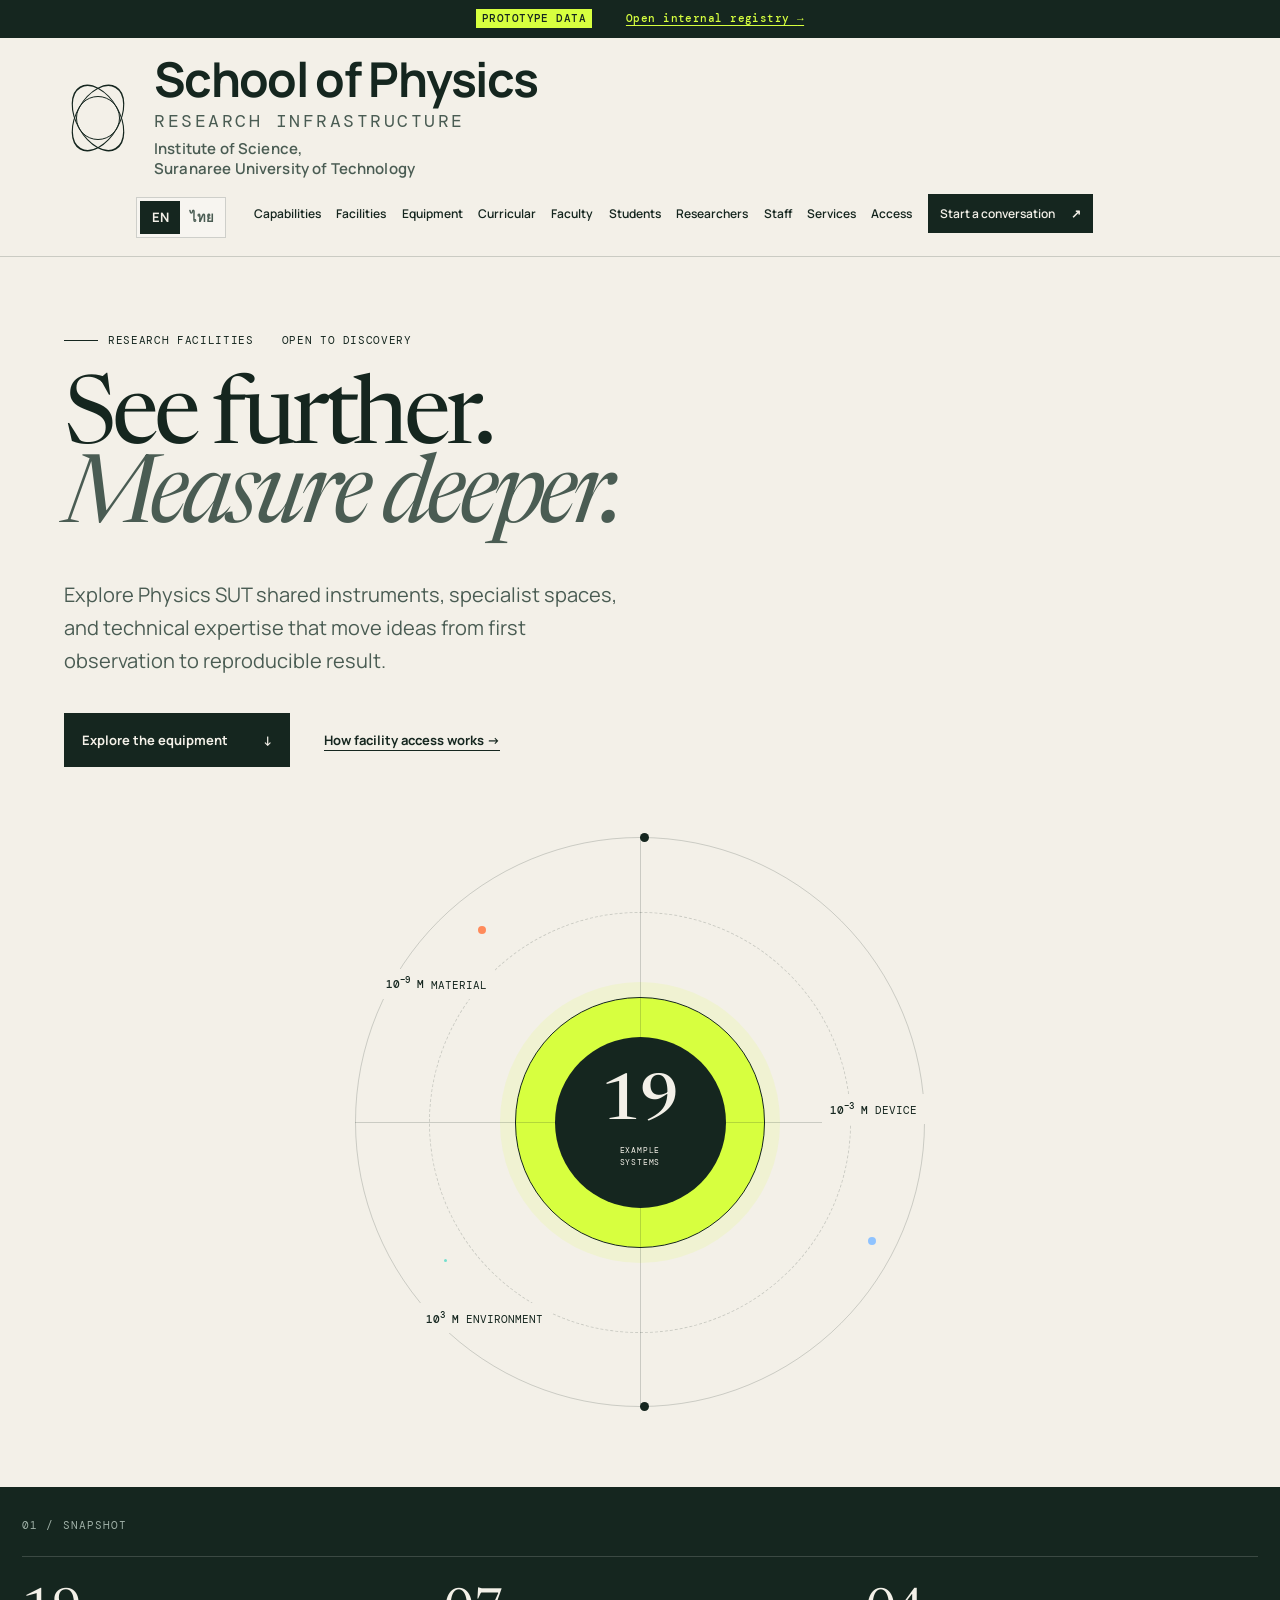
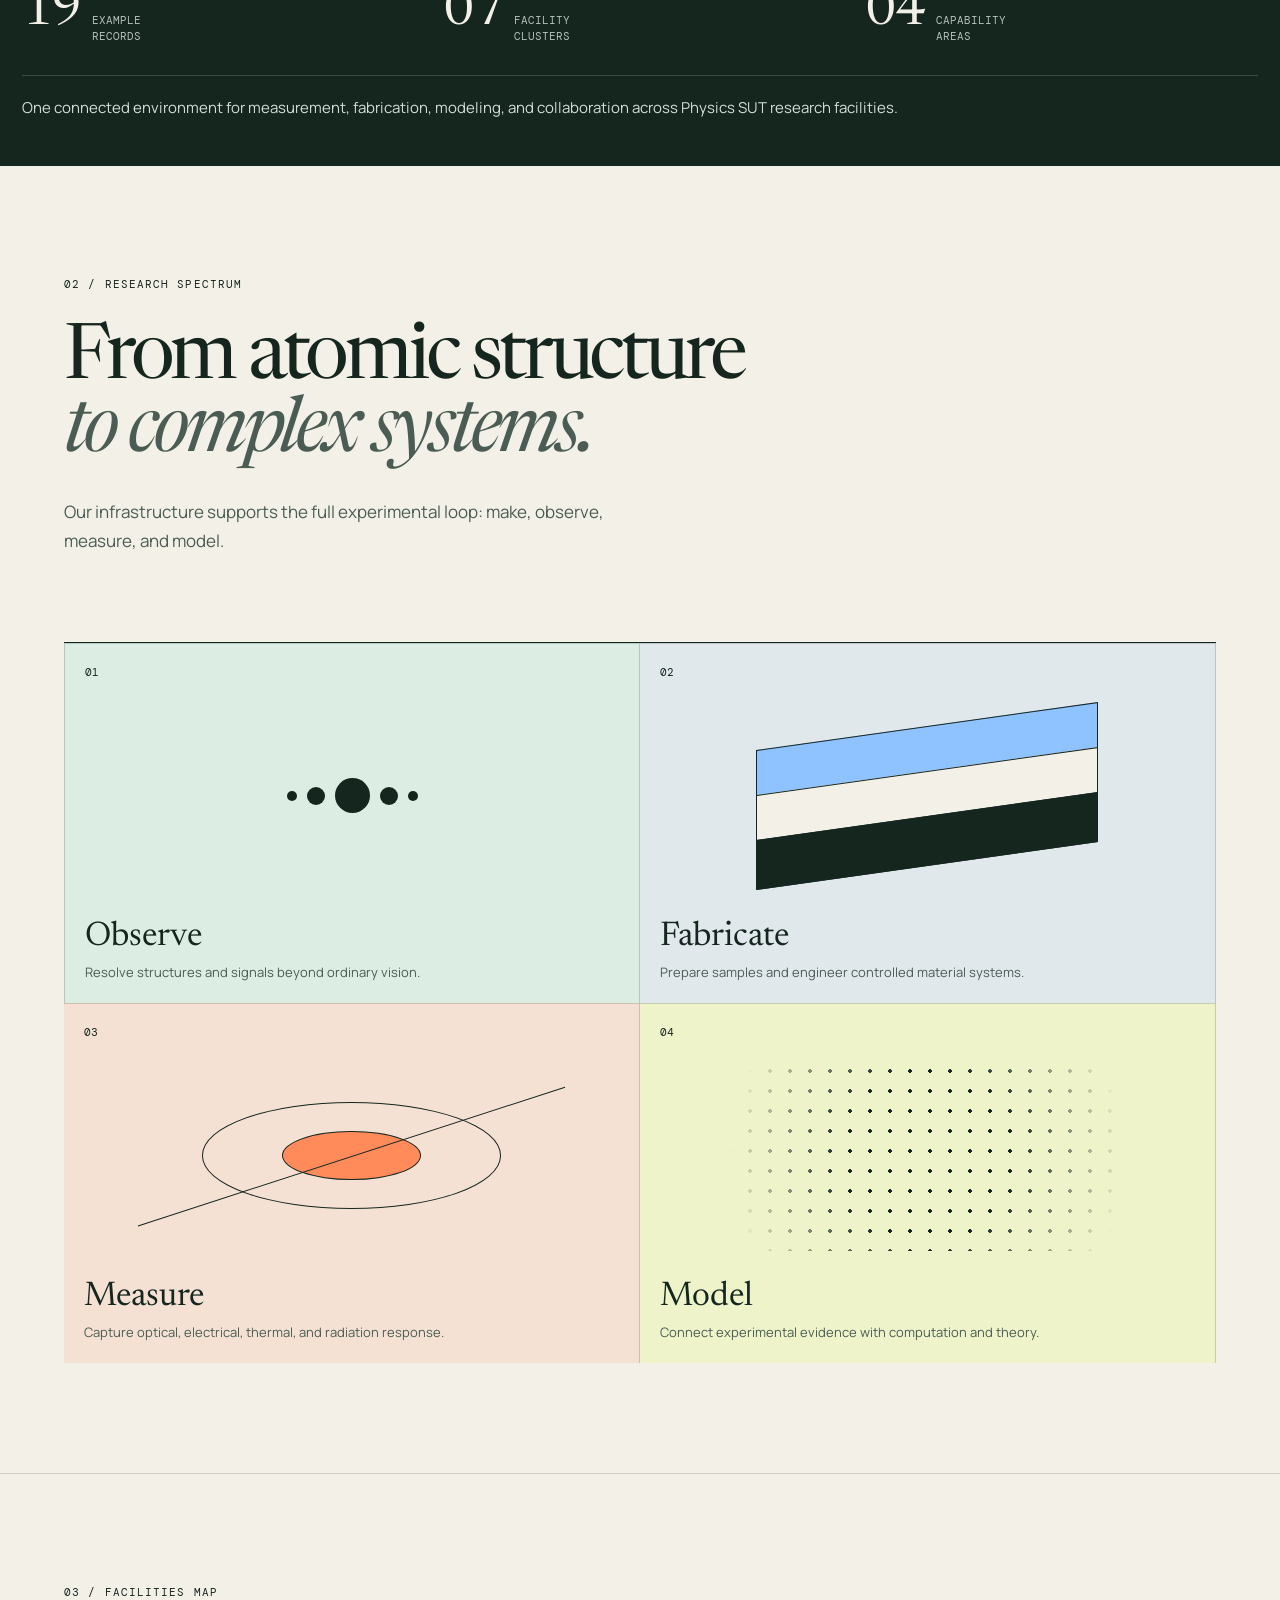
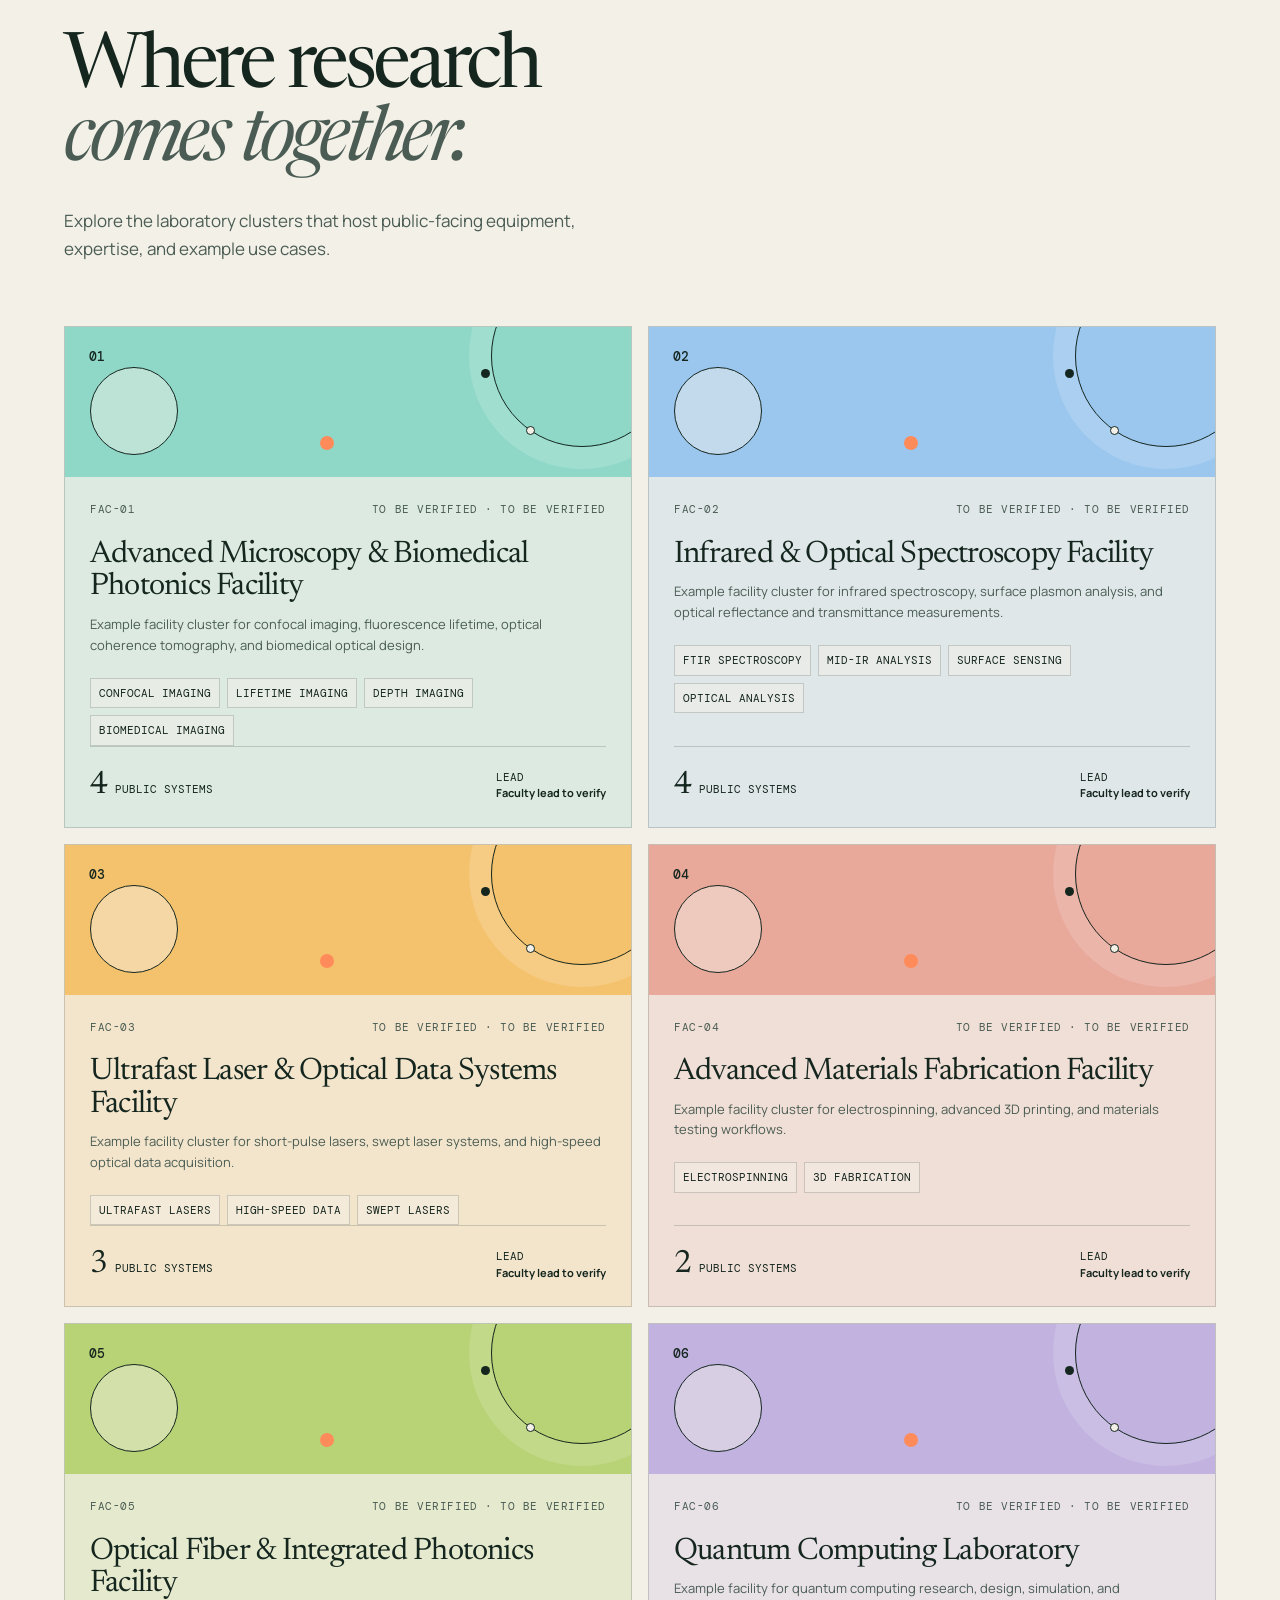
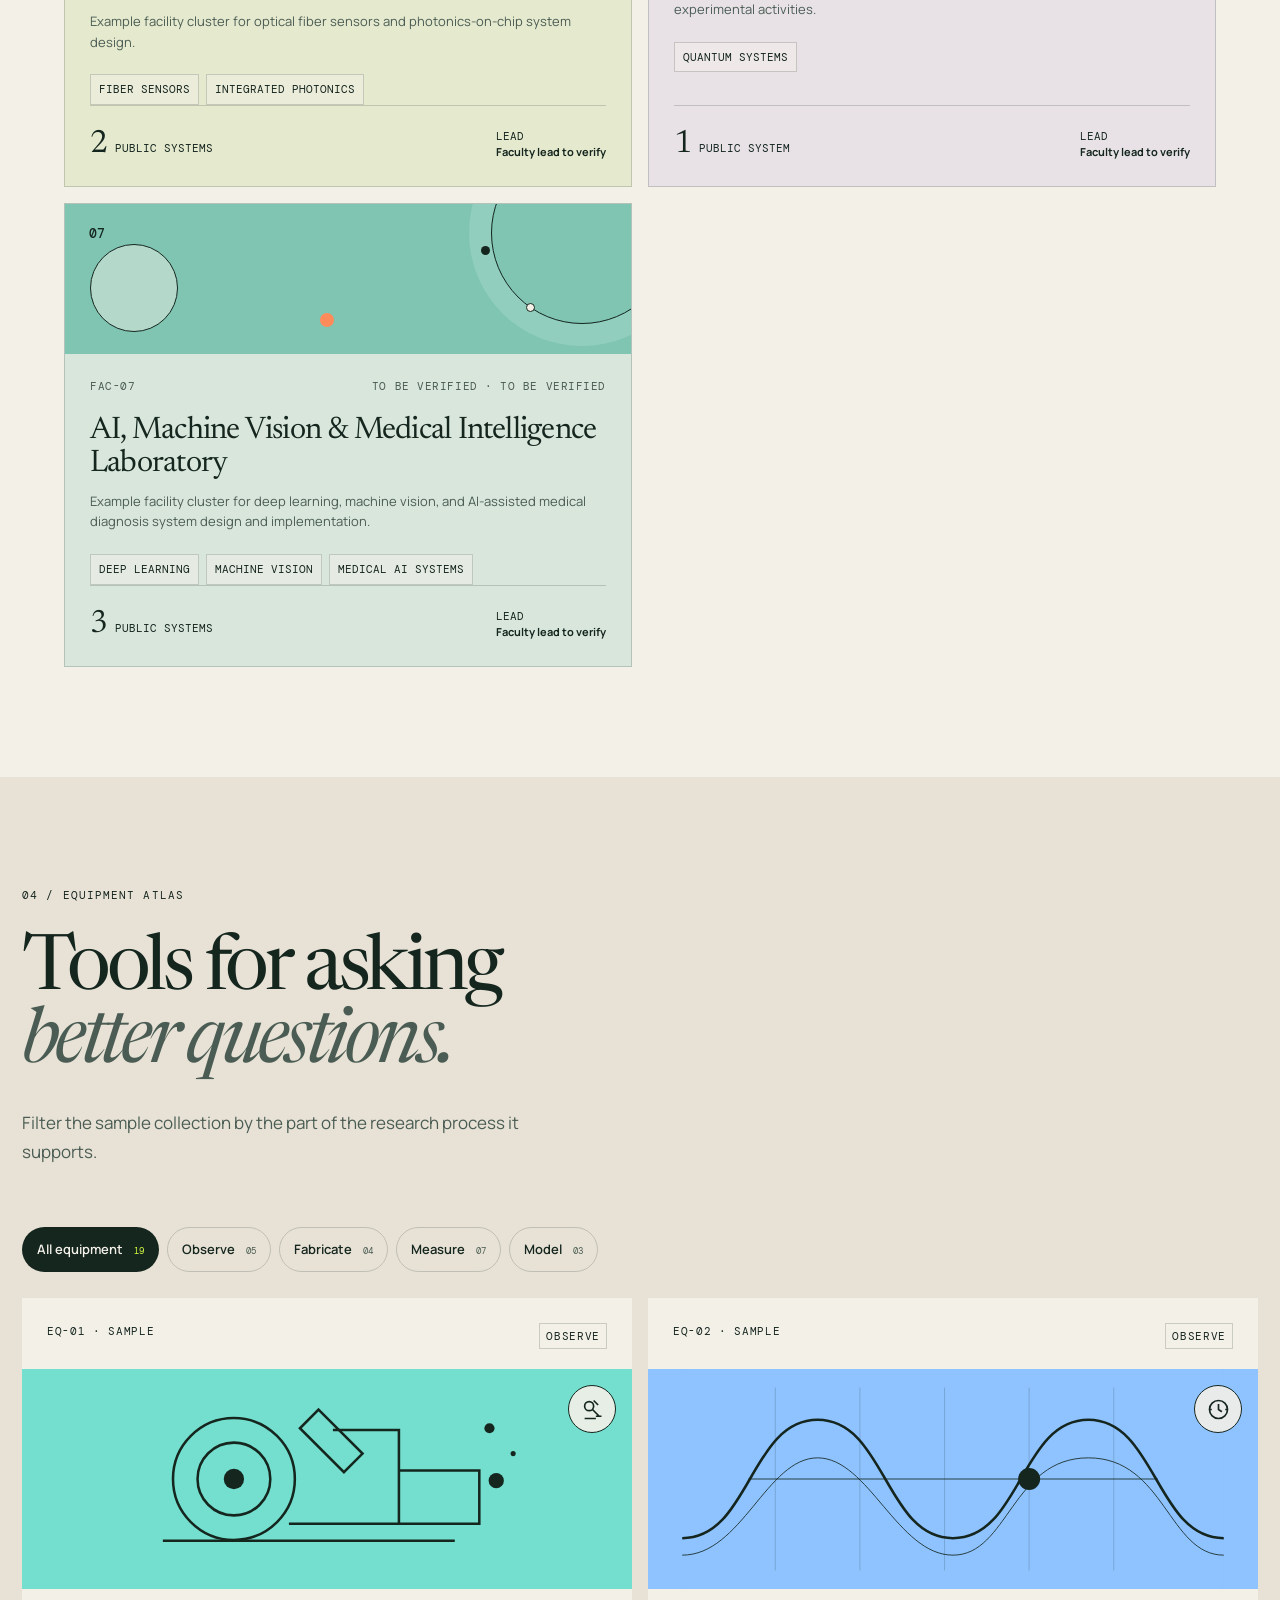
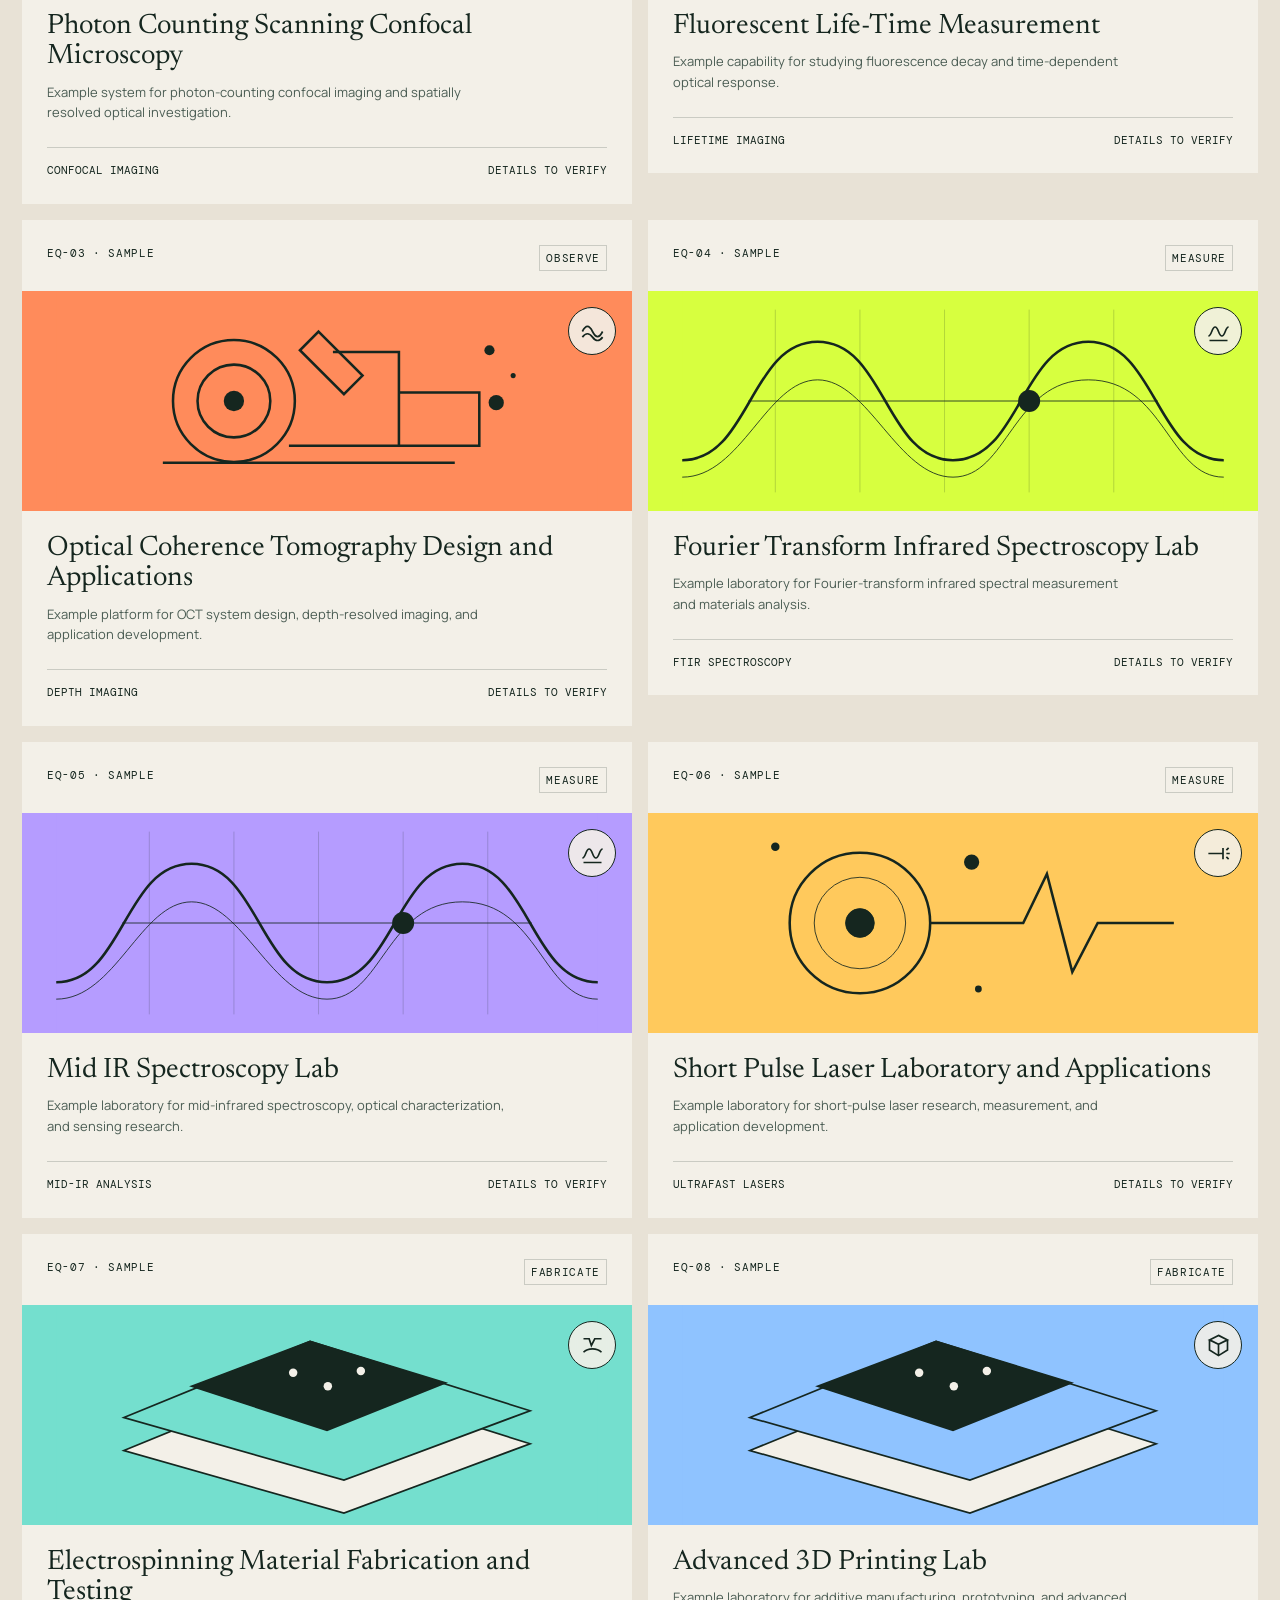
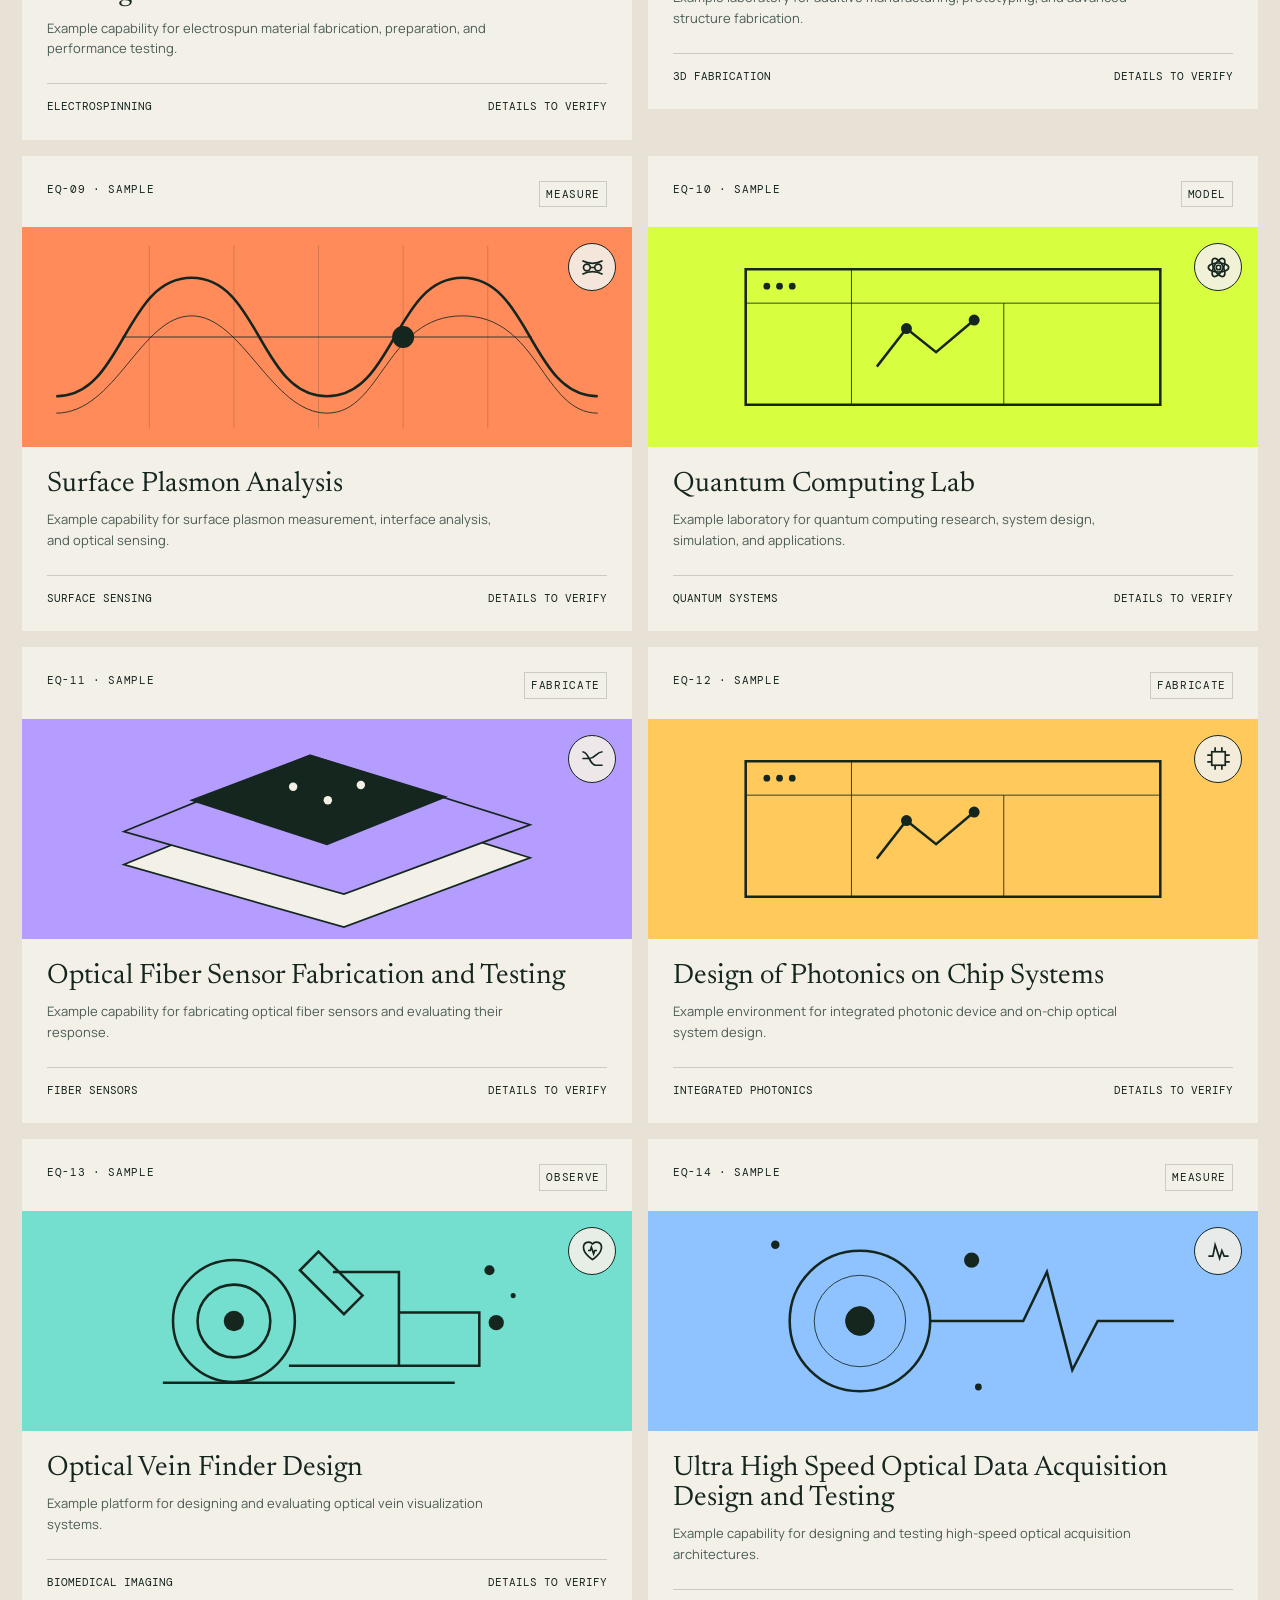
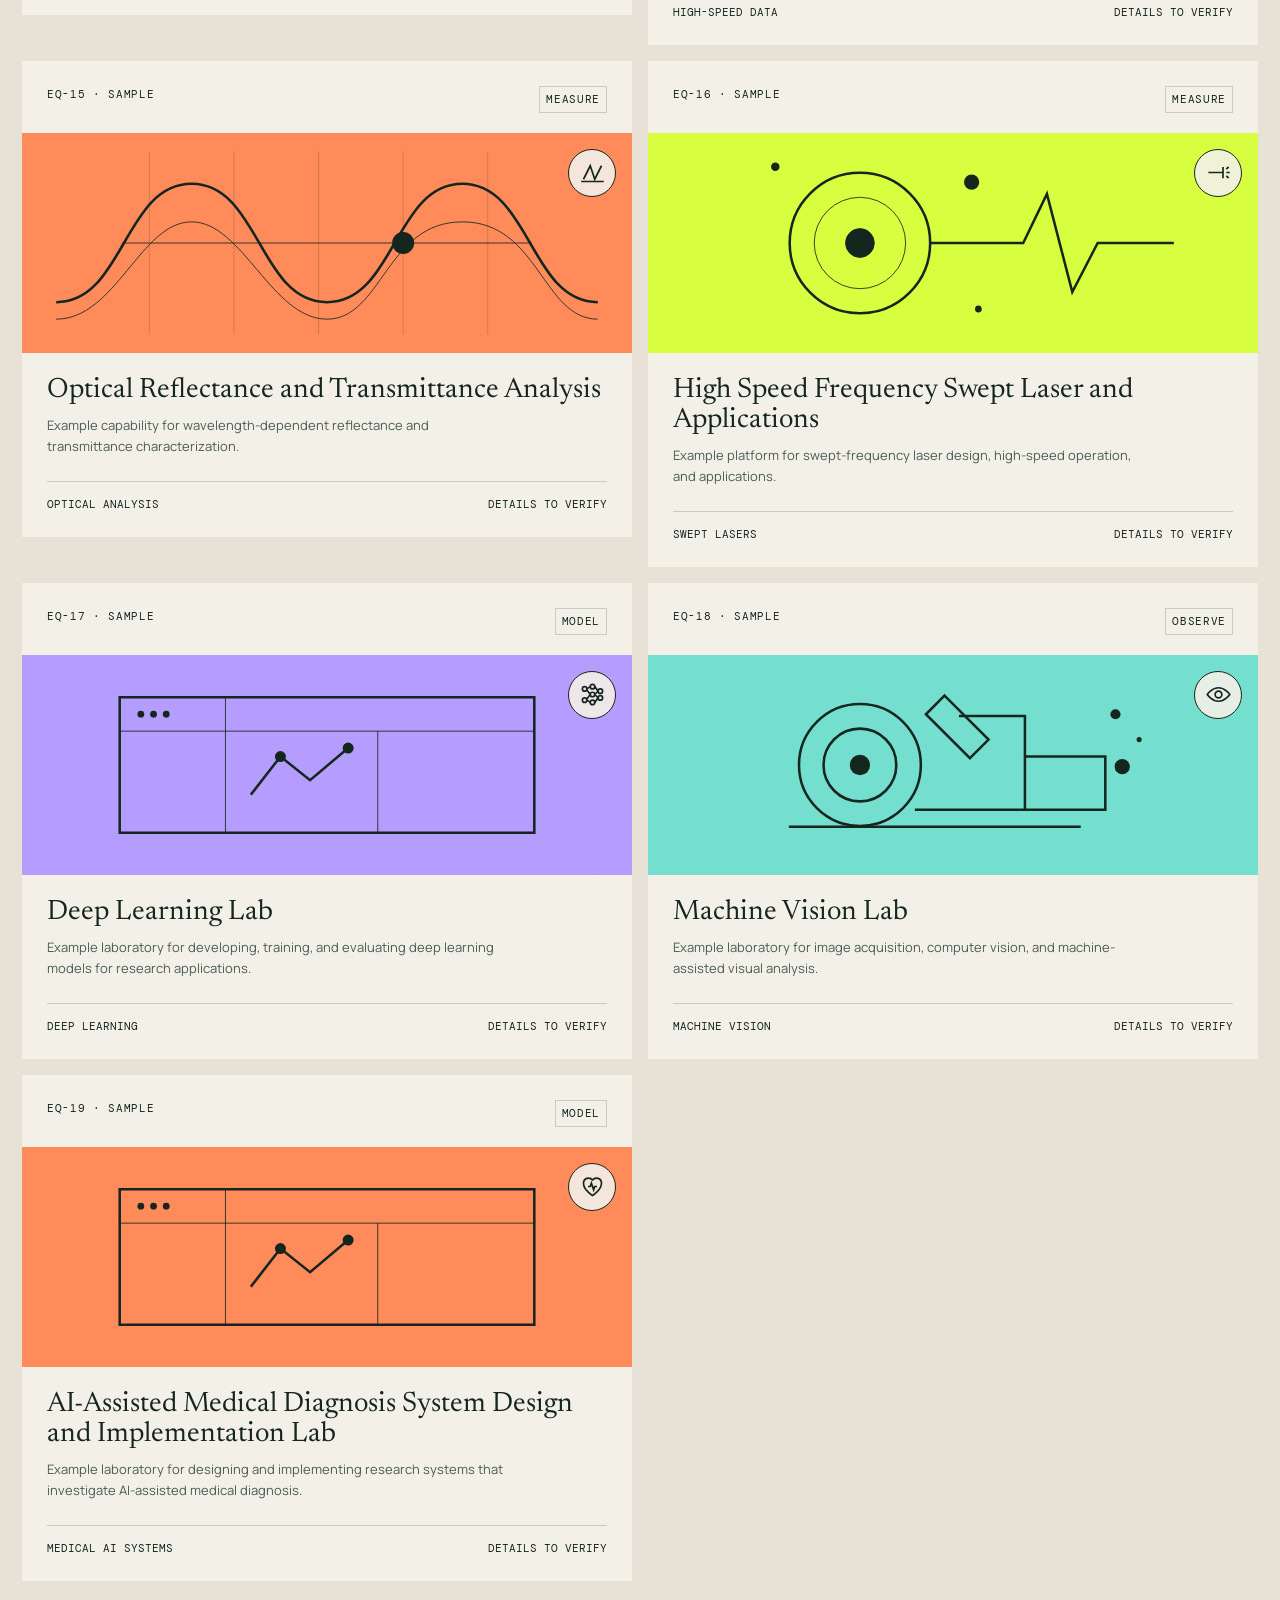
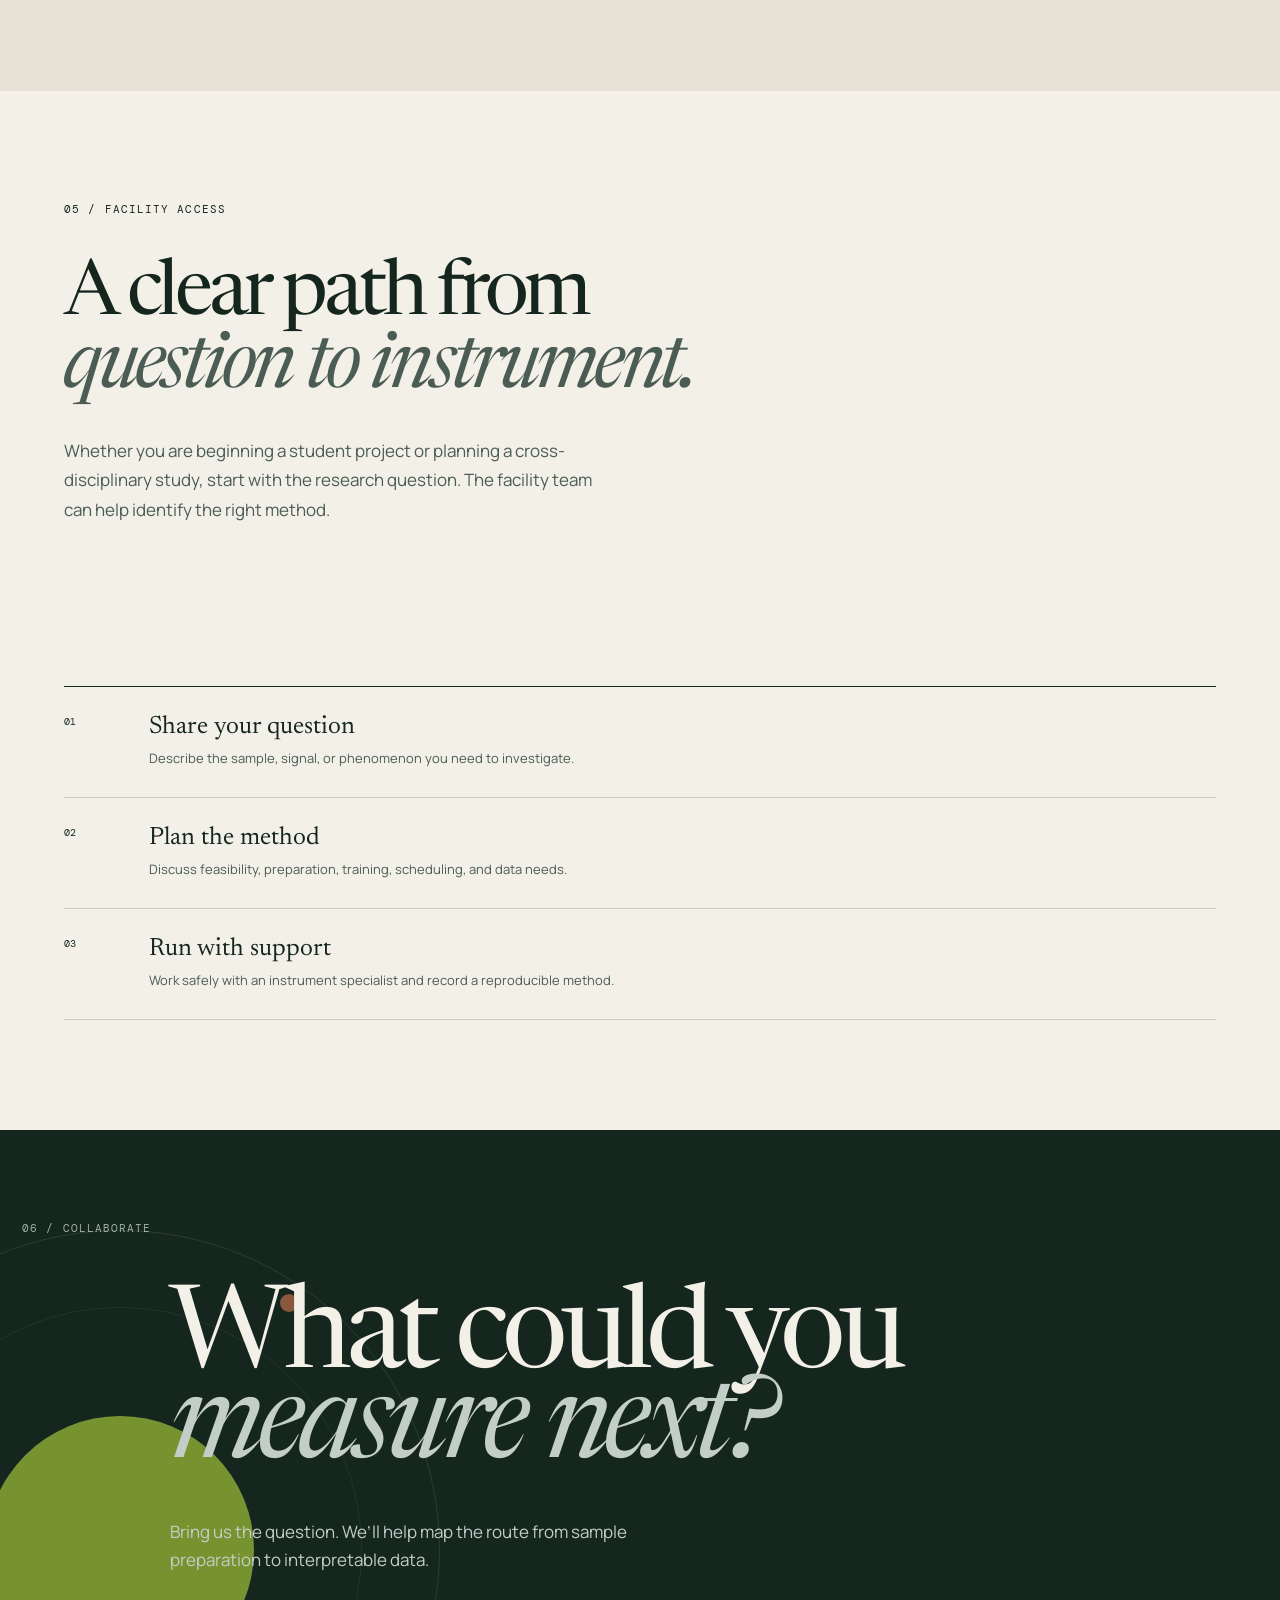
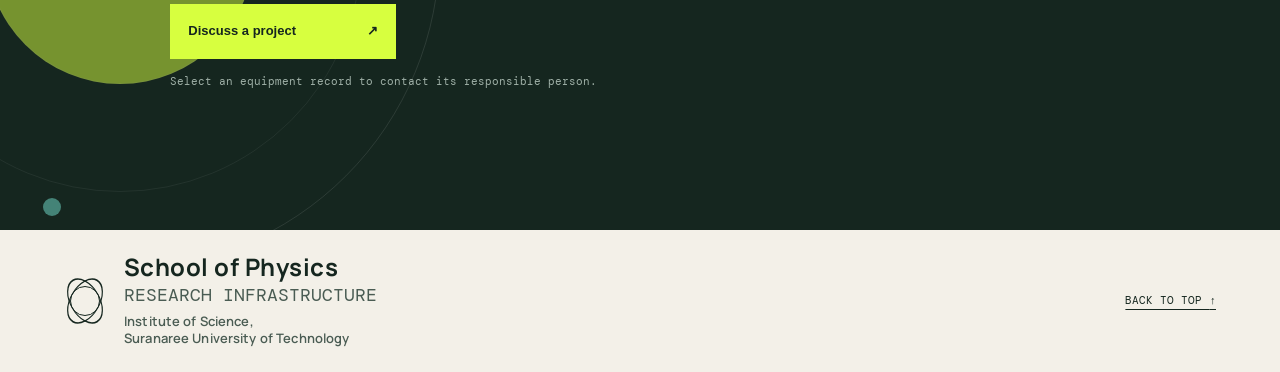
==== commit d8333ce7: "Add public curricular page" ====
--- a/index.html
+++ b/index.html
@@ -84,6 +84,7 @@
         <a href="#capabilities">Capabilities</a>
         <a href="#facilities">Facilities</a>
         <a href="#equipment">Equipment</a>
+        <a href="curricular.html">Curricular</a>
         <a href="faculty.html">Faculty</a>
         <a href="students.html">Students</a>
         <a href="researchers.html">Researchers</a>
@@ -149,22 +150,22 @@
 
         <div class="spectrum" role="img" aria-label="Four research capabilities arranged from nanometer to system scale">
           <div class="spectrum-axis"><span>10<sup>−9</sup> m</span><span>Scale of inquiry</span><span>10<sup>3</sup> m</span></div>
-          <article class="spectrum-item spectrum-item-1">
+          <article class="spectrum-item spectrum-item-1 public-profile-trigger" role="button" tabindex="0" data-spectrum-detail="observe" aria-label="Open details for Observe">
             <span class="spectrum-number">01</span>
             <div class="spectrum-glyph glyph-wave" aria-hidden="true"><i></i><i></i><i></i><i></i><i></i></div>
             <h3>Observe</h3><p>Resolve structures and signals beyond ordinary vision.</p>
           </article>
-          <article class="spectrum-item spectrum-item-2">
+          <article class="spectrum-item spectrum-item-2 public-profile-trigger" role="button" tabindex="0" data-spectrum-detail="fabricate" aria-label="Open details for Fabricate">
             <span class="spectrum-number">02</span>
             <div class="spectrum-glyph glyph-layers" aria-hidden="true"><i></i><i></i><i></i></div>
             <h3>Fabricate</h3><p>Prepare samples and engineer controlled material systems.</p>
           </article>
-          <article class="spectrum-item spectrum-item-3">
+          <article class="spectrum-item spectrum-item-3 public-profile-trigger" role="button" tabindex="0" data-spectrum-detail="measure" aria-label="Open details for Measure">
             <span class="spectrum-number">03</span>
             <div class="spectrum-glyph glyph-pulse" aria-hidden="true"><i></i></div>
             <h3>Measure</h3><p>Capture optical, electrical, thermal, and radiation response.</p>
           </article>
-          <article class="spectrum-item spectrum-item-4">
+          <article class="spectrum-item spectrum-item-4 public-profile-trigger" role="button" tabindex="0" data-spectrum-detail="model" aria-label="Open details for Model">
             <span class="spectrum-number">04</span>
             <div class="spectrum-glyph glyph-grid" aria-hidden="true"></div>
             <h3>Model</h3><p>Connect experimental evidence with computation and theory.</p>
@@ -294,6 +295,16 @@
       </div>
     </dialog>
 
+    <dialog id="card-detail-dialog" class="person-profile-dialog" aria-labelledby="card-detail-title">
+      <div class="person-profile-shell">
+        <div class="person-profile-head">
+          <div id="card-detail-kicker" class="person-profile-kicker"></div>
+          <button class="inquiry-close" id="close-card-detail" type="button" aria-label="Close detail view">×</button>
+        </div>
+        <div id="card-detail-content" class="person-profile-body"></div>
+      </div>
+    </dialog>
+
     <footer class="site-footer">
       <div class="identity identity-footer">
         <span class="identity-mark" aria-hidden="true"><i></i><i></i><i></i></span>
--- a/styles.css
+++ b/styles.css
@@ -299,9 +299,14 @@
   min-width: 0; min-height: 480px; padding: 25px; display: flex; flex-direction: column;
   border: 1px solid var(--line); background: var(--paper); overflow: hidden;
 }
+.service-card-photo {
+  width: calc(100% + 50px); height: 190px; margin: -25px -25px 22px;
+  display: block; object-fit: cover; border-bottom: 1px solid var(--line); background: #e6e0d4;
+}
 .service-card-top { display: flex; align-items: center; justify-content: space-between; gap: 16px; color: var(--ink-soft); font: 9px var(--mono); text-transform: uppercase; letter-spacing: .06em; }
 .service-card-top span:first-child { color: var(--ink); }
 .service-card h3 { margin: 46px 0 13px; font: 400 34px/1.02 var(--serif); letter-spacing: -.025em; overflow-wrap: anywhere; }
+.service-card-photo + .service-card-top + h3 { margin-top: 26px; }
 .service-card p { margin: 0; color: var(--ink-soft); font-size: 13px; line-height: 1.7; overflow-wrap: anywhere; }
 .service-detail { margin-top: 13px !important; padding-top: 13px; border-top: 1px solid var(--line); }
 .service-meta { margin: 26px 0 0; display: grid; grid-template-columns: repeat(2, minmax(0, 1fr)); gap: 12px; }
@@ -323,6 +328,86 @@
   border: 1px solid var(--line); border-radius: 50%; object-fit: cover; background: #edf0e8;
 }
 .student-public-card .faculty-tags { margin-bottom: 24px; }
+.curricular-map {
+  position: relative; justify-self: end; width: min(43vw, 590px); aspect-ratio: 1;
+  border: 1px solid var(--line); border-radius: 50%;
+  background:
+    linear-gradient(90deg, transparent 49.85%, rgba(21,38,31,.2) 50%, transparent 50.15%),
+    linear-gradient(0deg, transparent 49.85%, rgba(21,38,31,.2) 50%, transparent 50.15%),
+    radial-gradient(circle at 70% 24%, rgba(143,195,255,.35), transparent 27%),
+    radial-gradient(circle at 24% 78%, rgba(255,139,91,.24), transparent 30%),
+    radial-gradient(circle at 50% 50%, rgba(215,255,63,.42) 0 18%, transparent 18.5%);
+}
+.curricular-map::before,
+.curricular-map::after {
+  content: ""; position: absolute; border: 1px dashed var(--line); border-radius: 50%;
+}
+.curricular-map::before { inset: 14%; animation: slow-spin 34s linear infinite; }
+.curricular-map::after { inset: 31%; border-style: solid; }
+.curricular-map-core {
+  position: absolute; inset: 35%; z-index: 2; display: flex; flex-direction: column;
+  align-items: center; justify-content: center; border-radius: 50%; color: var(--paper); background: var(--ink);
+}
+.curricular-map-core span { font: 400 clamp(42px, 5vw, 76px)/.85 var(--serif); }
+.curricular-map-core small {
+  margin-top: 12px; text-align: center; font: 8px/1.45 var(--mono);
+  text-transform: uppercase; letter-spacing: .1em;
+}
+.map-stage {
+  position: absolute; z-index: 3; padding: 7px 9px; border: 1px solid var(--line);
+  background: color-mix(in srgb, var(--paper) 82%, white); font: 10px var(--mono); text-transform: uppercase;
+}
+.stage-foundation { left: 7%; top: 26%; }
+.stage-method { right: 5%; top: 18%; }
+.stage-research { right: 8%; bottom: 24%; }
+.stage-defense { left: 12%; bottom: 15%; }
+.map-node {
+  position: absolute; z-index: 4; width: 17px; height: 17px; border: 3px solid var(--paper);
+  border-radius: 50%; background: var(--orange); box-shadow: 0 0 0 1px var(--ink);
+}
+.node-foundation { left: 28%; top: 31%; background: var(--aqua); }
+.node-method { right: 27%; top: 25%; background: var(--sky); }
+.node-research { right: 23%; bottom: 30%; background: var(--acid); }
+.node-defense { left: 27%; bottom: 22%; background: var(--orange); }
+.curricular-programs { border-top: 1px solid var(--line); }
+.curricular-grid {
+  display: grid; grid-template-columns: repeat(3, minmax(0, 1fr)); gap: 16px; margin-top: 34px;
+}
+.curricular-card {
+  min-width: 0; min-height: 430px; padding: 25px; display: flex; flex-direction: column;
+  border: 1px solid var(--line); background: var(--paper); overflow: hidden;
+}
+.curricular-card[hidden] { display: none; }
+.curricular-card:nth-child(1) { background: color-mix(in srgb, var(--aqua) 16%, var(--paper)); }
+.curricular-card:nth-child(2),
+.curricular-card:nth-child(3) { background: color-mix(in srgb, var(--sky) 16%, var(--paper)); }
+.curricular-card:nth-child(4),
+.curricular-card:nth-child(5) { background: color-mix(in srgb, var(--orange) 12%, var(--paper)); }
+.curricular-card h3 {
+  margin: 46px 0 13px; font: 400 34px/1.02 var(--serif);
+  letter-spacing: -.025em; overflow-wrap: anywhere;
+}
+.curricular-card p { margin: 0; color: var(--ink-soft); font-size: 13px; line-height: 1.7; overflow-wrap: anywhere; }
+.curricular-learning {
+  max-width: none; background: var(--paper-deep);
+  padding-left: max(22px, calc((100vw - var(--max)) / 2 + clamp(22px, 5vw, 72px)));
+  padding-right: max(22px, calc((100vw - var(--max)) / 2 + clamp(22px, 5vw, 72px)));
+}
+.learning-ladder { display: grid; grid-template-columns: repeat(4, minmax(0, 1fr)); margin-top: 64px; border-top: 1px solid var(--ink); }
+.learning-ladder article { min-height: 340px; padding: 23px; border-right: 1px solid var(--line); display: flex; flex-direction: column; }
+.learning-ladder article:first-child { border-left: 1px solid var(--line); }
+.learning-ladder span { font: 10px var(--mono); }
+.learning-ladder h3 { margin: auto 0 12px; font: 400 31px/1.04 var(--serif); letter-spacing: -.02em; }
+.learning-ladder p { margin: 0; color: var(--ink-soft); font-size: 13px; line-height: 1.7; }
+.curricular-milestones { border-top: 1px solid var(--line); }
+.curricular-timeline { list-style: none; margin: 62px 0 0; padding: 0; border-top: 1px solid var(--line); }
+.curricular-timeline li {
+  display: grid; grid-template-columns: minmax(150px, .32fr) 1fr; gap: 28px;
+  padding: 24px 0; border-bottom: 1px solid var(--line);
+}
+.curricular-timeline li > span { color: var(--ink-soft); font: 10px/1.5 var(--mono); text-transform: uppercase; }
+.curricular-timeline h3 { margin: 0 0 8px; font: 400 30px/1.05 var(--serif); letter-spacing: -.02em; }
+.curricular-timeline p { max-width: 760px; margin: 0; color: var(--ink-soft); font-size: 14px; line-height: 1.7; }
 .services-coming-soon {
   grid-column: 1 / -1; min-height: 520px; padding: clamp(34px, 6vw, 76px); position: relative;
   display: grid; align-content: center; overflow: hidden; border: 1px solid var(--line); background: var(--ink); color: var(--paper);
@@ -436,6 +521,15 @@
 .person-profile-initials { display: grid; place-items: center; color: var(--paper); background: var(--ink); font: 400 44px var(--serif); }
 .person-profile-intro h2 { margin: 10px 0 18px; font: 400 clamp(44px, 6vw, 72px)/.9 var(--serif); letter-spacing: -.045em; overflow-wrap: anywhere; }
 .person-profile-intro p:not(.section-index) { max-width: 680px; margin: 0; color: var(--ink-soft); font-size: 15px; line-height: 1.75; }
+.main-detail-mark {
+  width: 140px; height: 140px; display: grid; place-items: center; align-self: start;
+  border: 1px solid var(--ink); border-radius: 50%; color: var(--ink);
+  background: var(--detail-bg, var(--aqua)); font: 500 34px/1 var(--mono); overflow: hidden;
+}
+.main-detail-mark svg { width: 66px; height: 66px; fill: none; stroke: currentColor; stroke-width: 1.5; }
+.main-detail-actions { margin-top: 24px; display: flex; flex-wrap: wrap; gap: 12px; }
+.main-detail-actions .button { width: auto; }
+.main-detail-tags { margin-top: 16px; }
 .person-profile-details { margin: 34px 0 0; display: grid; grid-template-columns: repeat(3, minmax(0, 1fr)); gap: 13px; }
 .person-profile-details div { min-width: 0; padding: 12px 0 0; border-top: 1px solid var(--line); }
 .person-profile-details dt { color: var(--ink-soft); font: 9px/1.4 var(--mono); text-transform: uppercase; }
@@ -686,10 +780,15 @@
   .faculty-constellation { justify-self: center; width: min(88vw, 570px); }
   .services-hero { min-height: auto; grid-template-columns: 1fr; gap: 70px; padding-top: 75px; }
   .services-orbit { justify-self: center; width: min(88vw, 570px); }
+  .curricular-map { justify-self: center; width: min(88vw, 570px); }
   .services-strip .signal-grid { grid-template-columns: repeat(2, 1fr); }
   .researchers-page .services-strip .signal-grid { grid-template-columns: repeat(2, 1fr); }
   .services-strip .signal-grid > p { grid-column: 1 / -1; }
   .services-grid { grid-template-columns: repeat(2, minmax(0, 1fr)); }
+  .curricular-grid { grid-template-columns: repeat(2, minmax(0, 1fr)); }
+  .learning-ladder { grid-template-columns: repeat(2, minmax(0, 1fr)); }
+  .learning-ladder article:nth-child(odd) { border-left: 1px solid var(--line); }
+  .learning-ladder article { border-bottom: 1px solid var(--line); }
   .survey-choice-grid { grid-template-columns: repeat(2, minmax(0, 1fr)); }
   .coming-soon-animation { opacity: .45; right: -180px; }
   .faculty-grid { grid-template-columns: repeat(2, minmax(0, 1fr)); }
@@ -749,13 +848,23 @@
   .services-hero .button { min-width: 0; }
   .services-grid { grid-template-columns: 1fr; }
   .service-card { min-height: 430px; }
+  .curricular-grid { grid-template-columns: 1fr; }
+  .curricular-card { min-height: 390px; }
+  .curricular-map { width: min(88vw, 470px); }
+  .map-stage { font-size: 9px; }
+  .learning-ladder { grid-template-columns: 1fr; }
+  .learning-ladder article { min-height: 280px; border-left: 1px solid var(--line); }
+  .curricular-timeline li { grid-template-columns: 1fr; gap: 10px; }
   .student-select-filters { grid-template-columns: 1fr; }
   .service-meta { grid-template-columns: 1fr; }
   .person-profile-head { padding: 18px; }
   .person-profile-body { padding: 22px 18px; }
   .person-profile-intro { grid-template-columns: 1fr; gap: 18px; }
   .person-profile-photo,
-  .person-profile-initials { width: 104px; height: 104px; }
+  .person-profile-initials,
+  .main-detail-mark { width: 104px; height: 104px; }
+  .main-detail-mark { font-size: 27px; }
+  .main-detail-mark svg { width: 52px; height: 52px; }
   .person-profile-initials { font-size: 34px; }
   .person-profile-intro h2 { font-size: clamp(42px, 13vw, 58px); }
   .person-profile-details,
@@ -776,6 +885,14 @@
   .profile-advisee-meta { grid-template-columns: 1fr; }
   .public-facility-grid { grid-template-columns: 1fr; margin-top: 42px; }
   .public-facility-card { min-height: 390px; }
+  .public-facility-card p,
+  .equipment-card > p,
+  .service-card > p:not(.service-detail) {
+    display: -webkit-box;
+    overflow: hidden;
+    -webkit-line-clamp: 4;
+    -webkit-box-orient: vertical;
+  }
   .filters { flex-wrap: nowrap; overflow-x: auto; padding-bottom: 8px; }.filter { flex: 0 0 auto; }
   .equipment-grid { display: grid; grid-template-columns: 100%; grid-auto-rows: auto; }.equipment-card { width: 100%; height: fit-content; margin-bottom: 0; }
   .access-steps { margin-top: 18px; }
